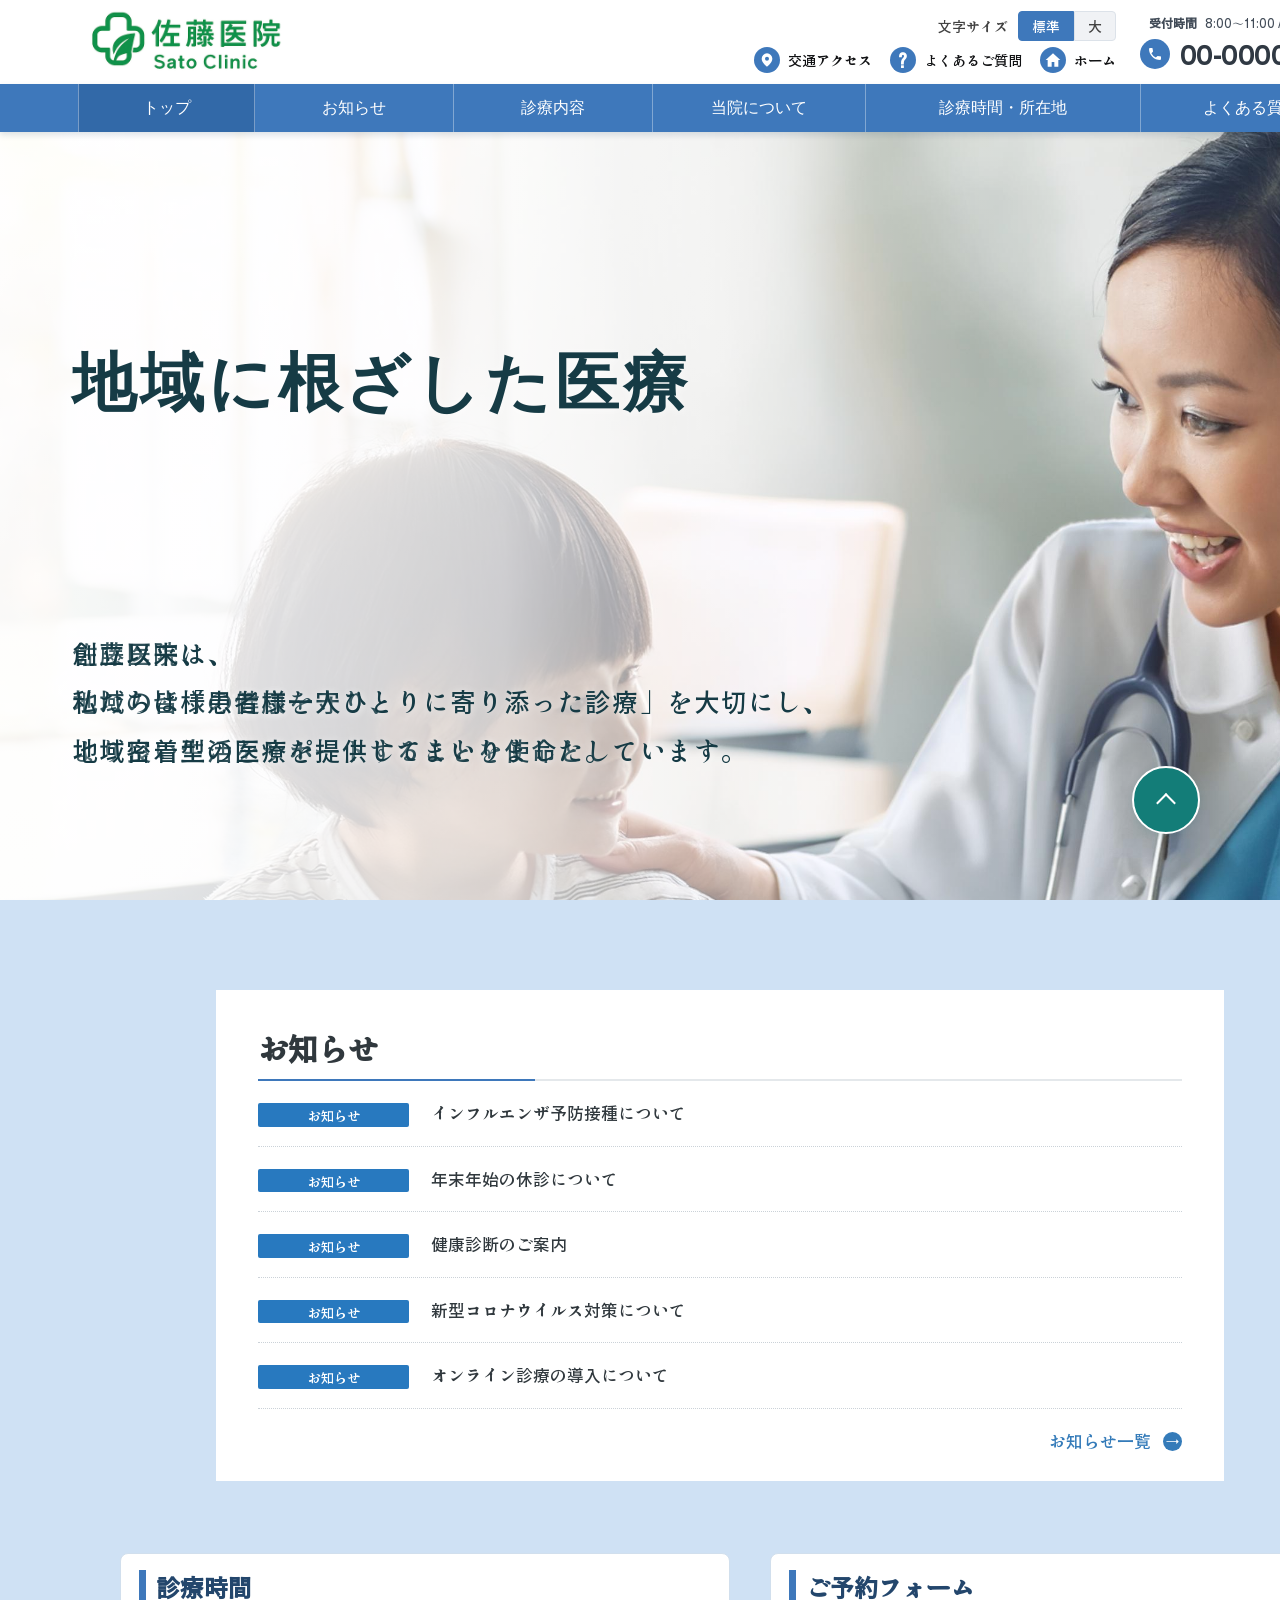
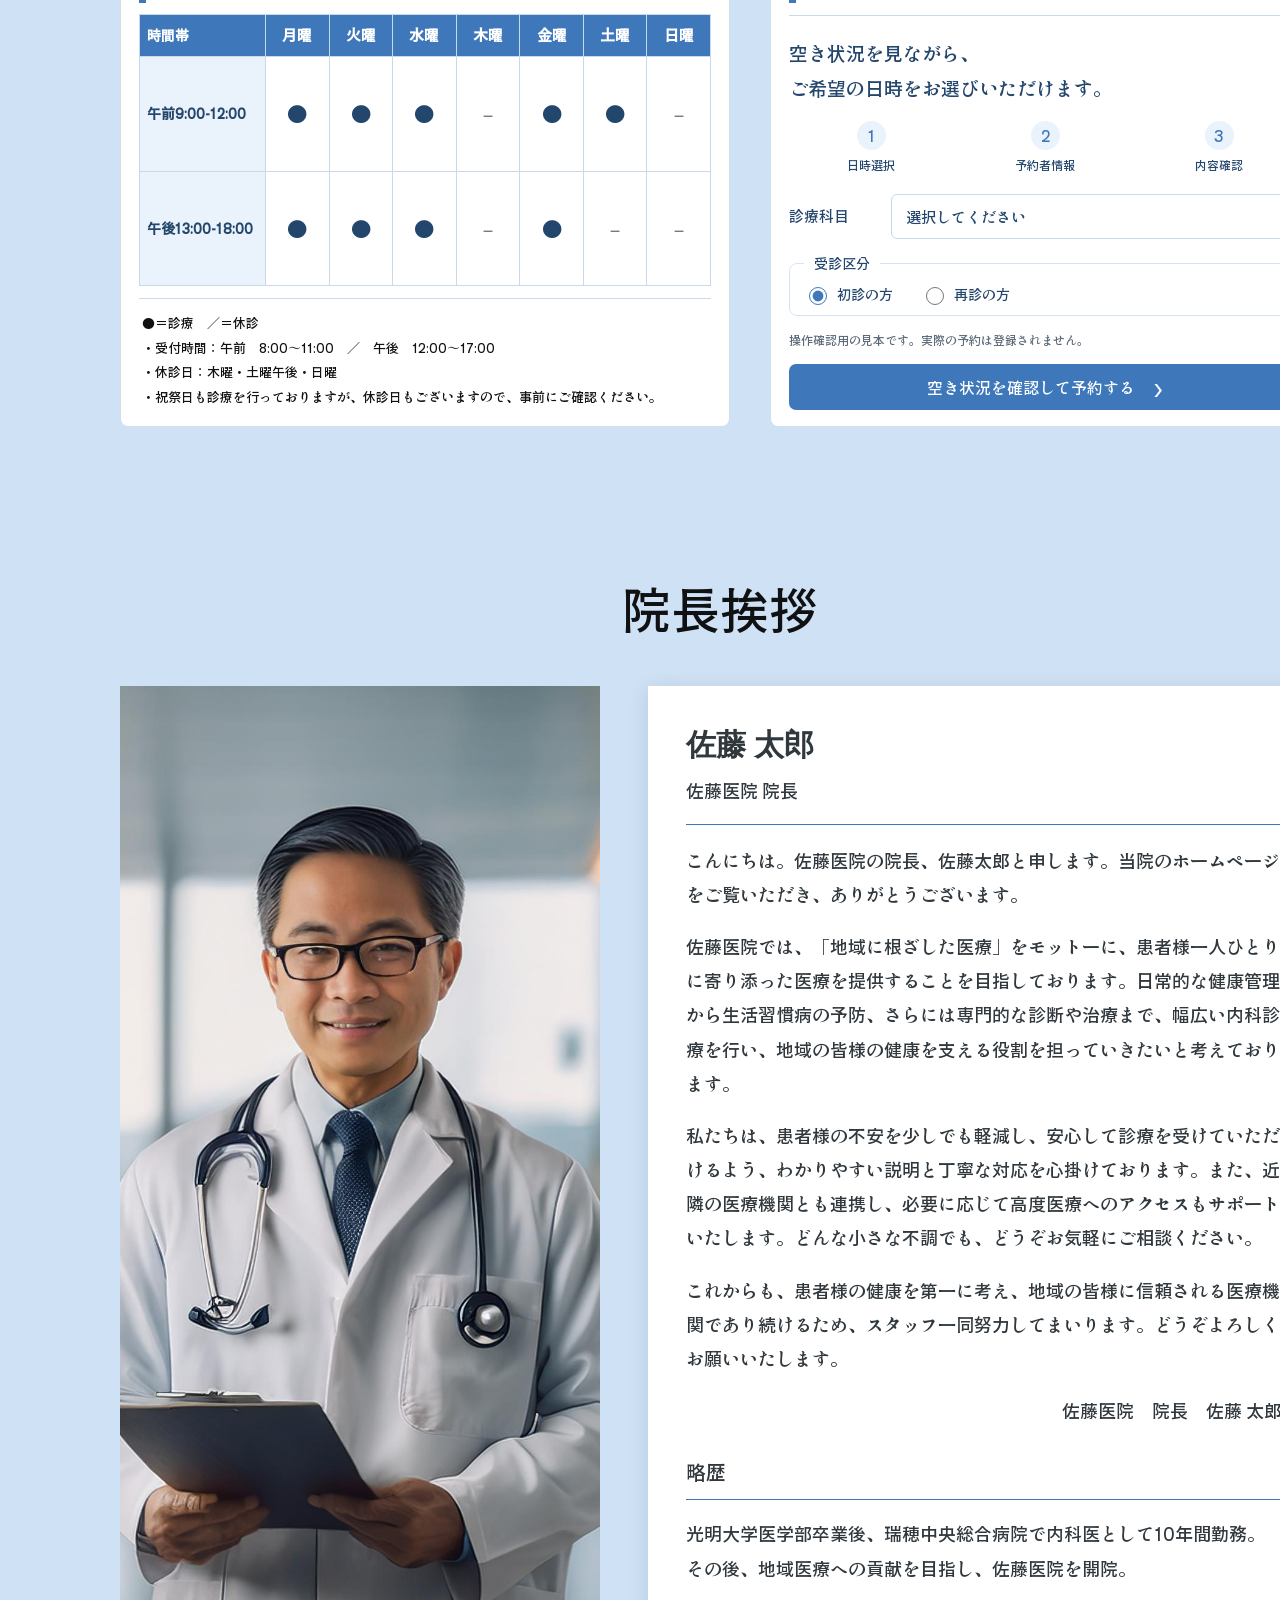
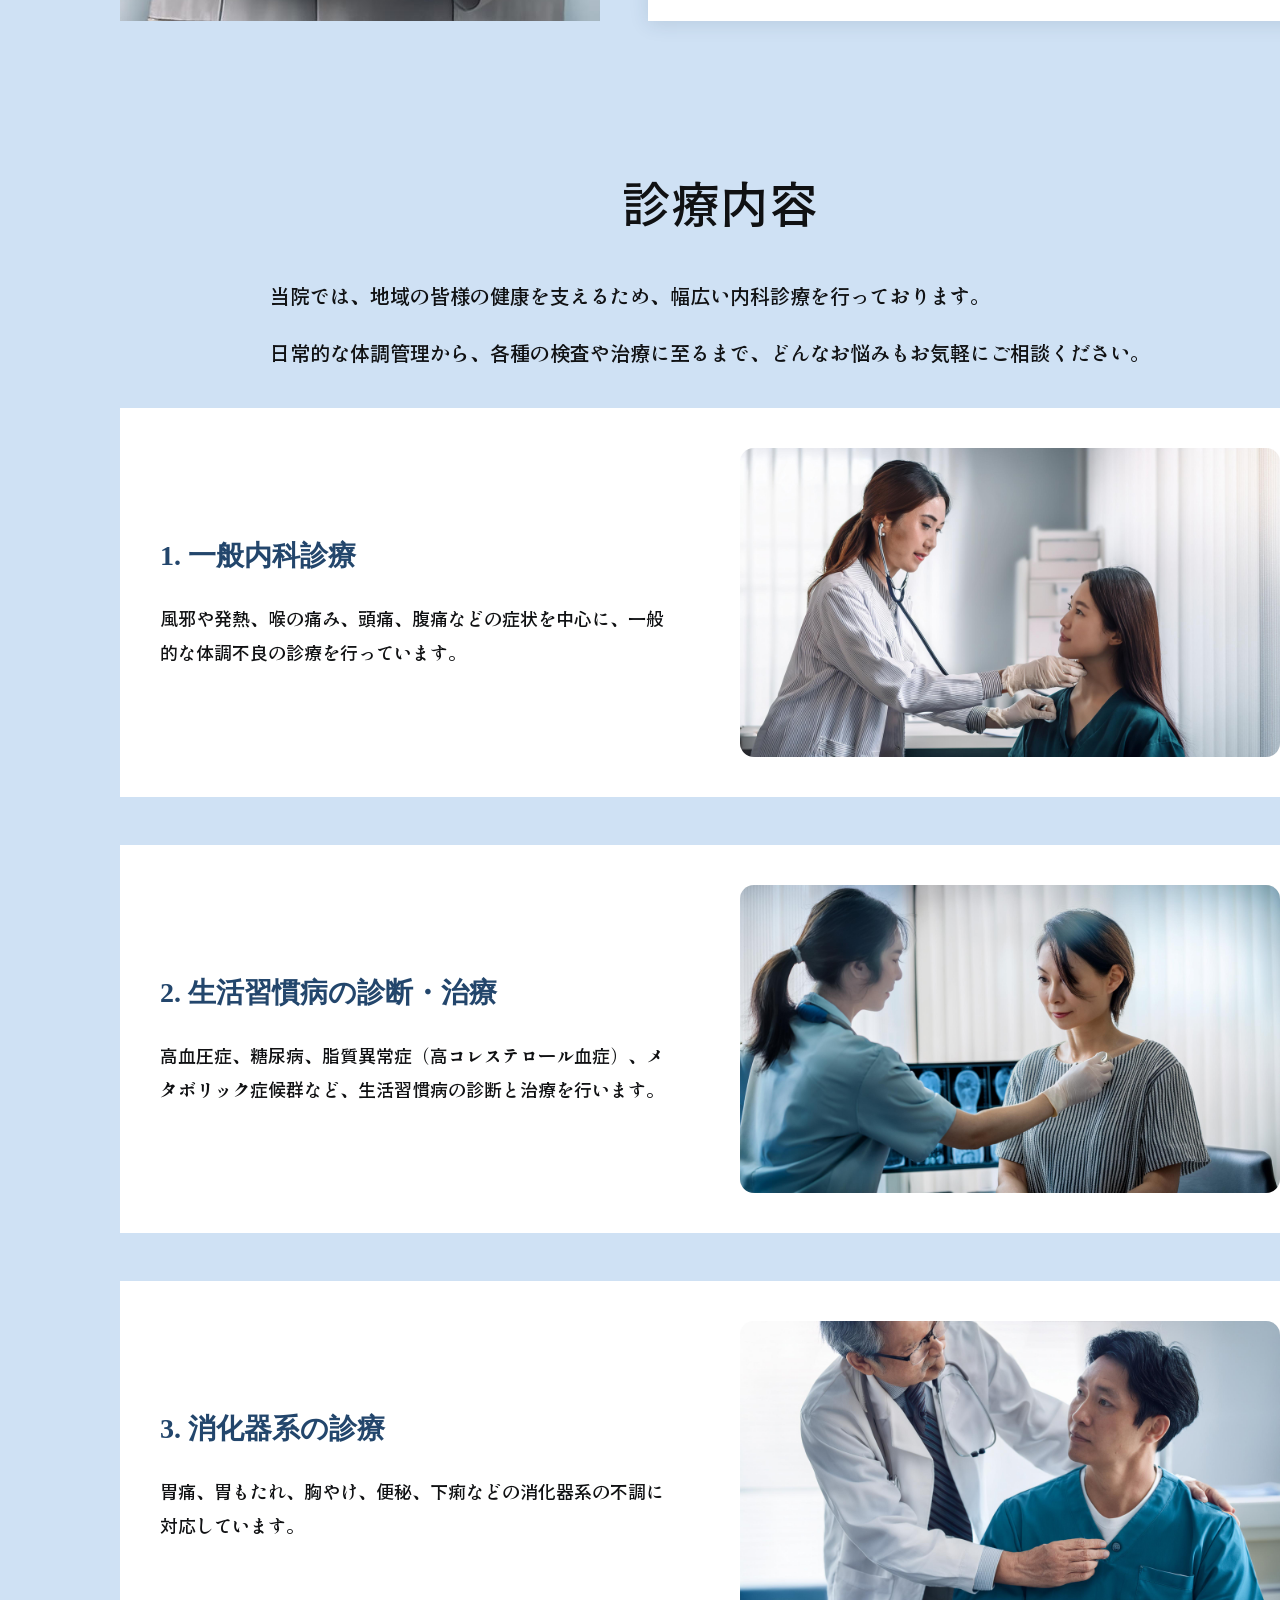
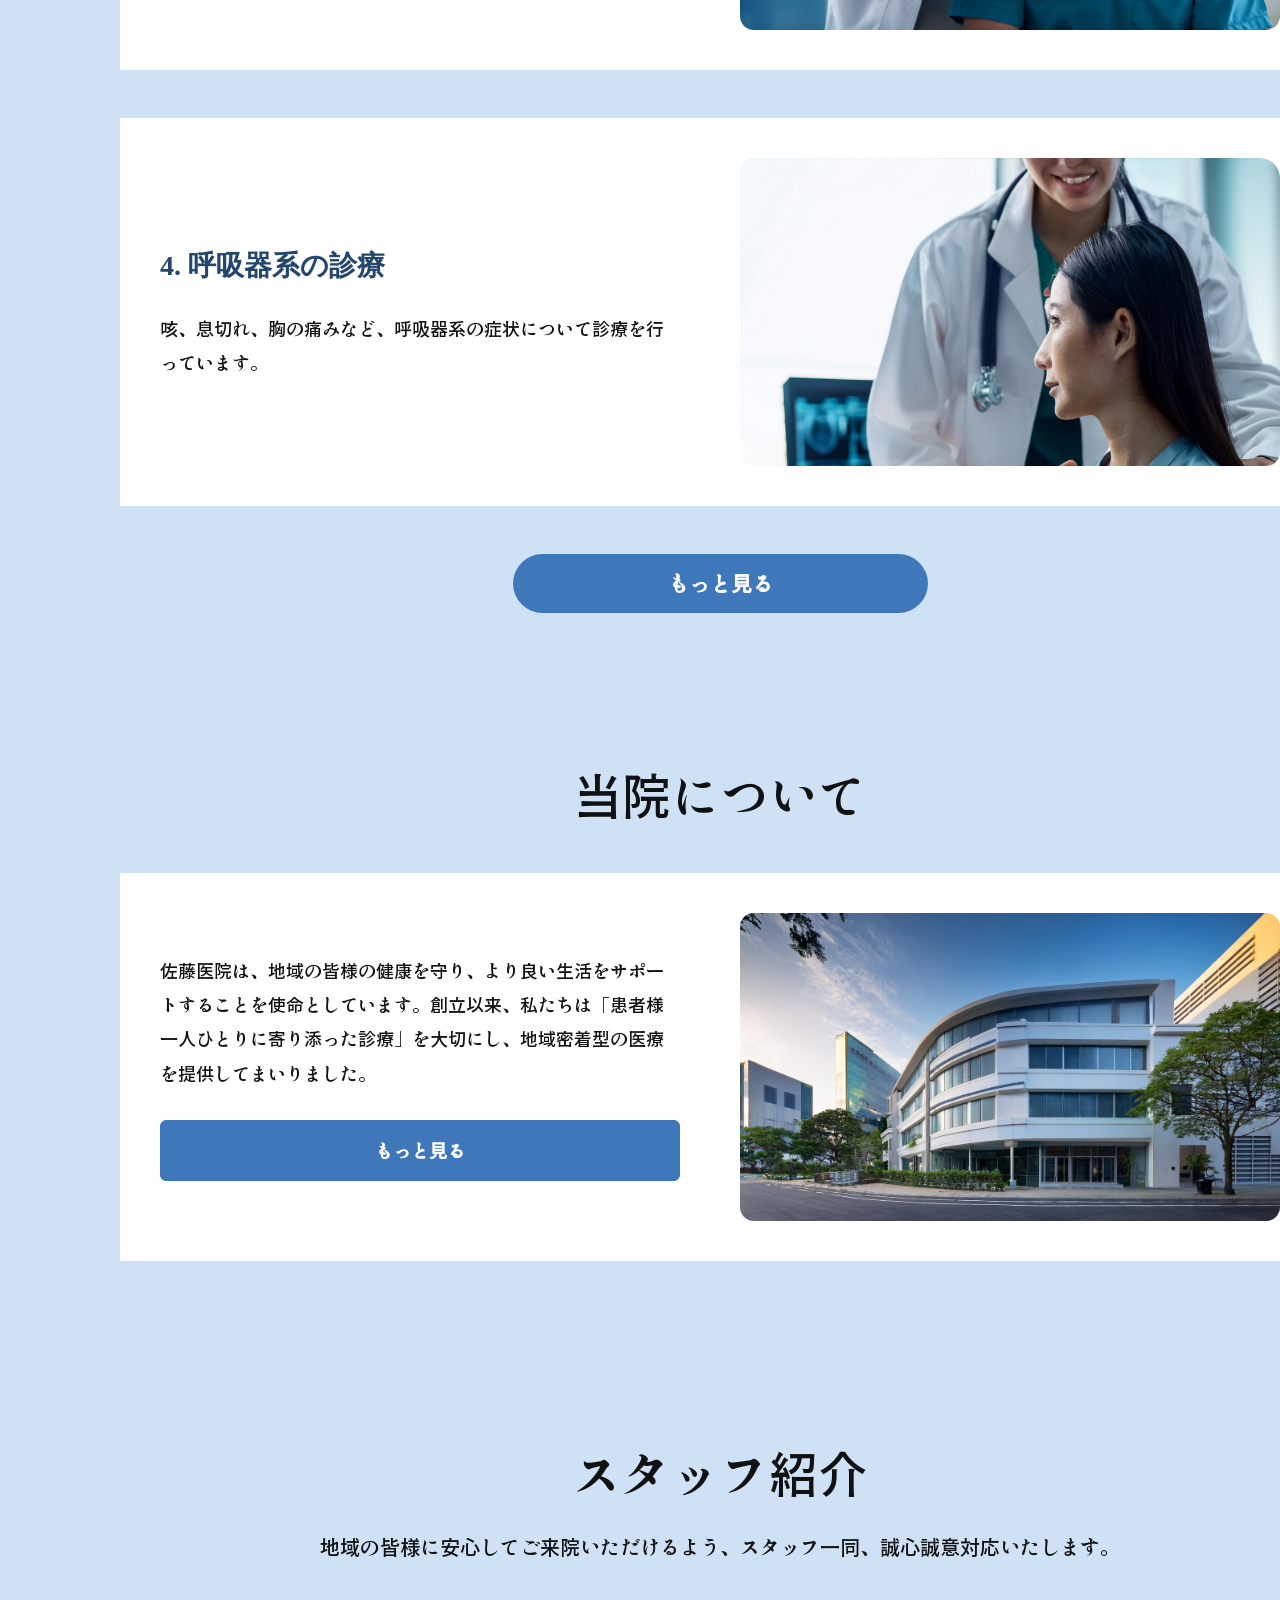
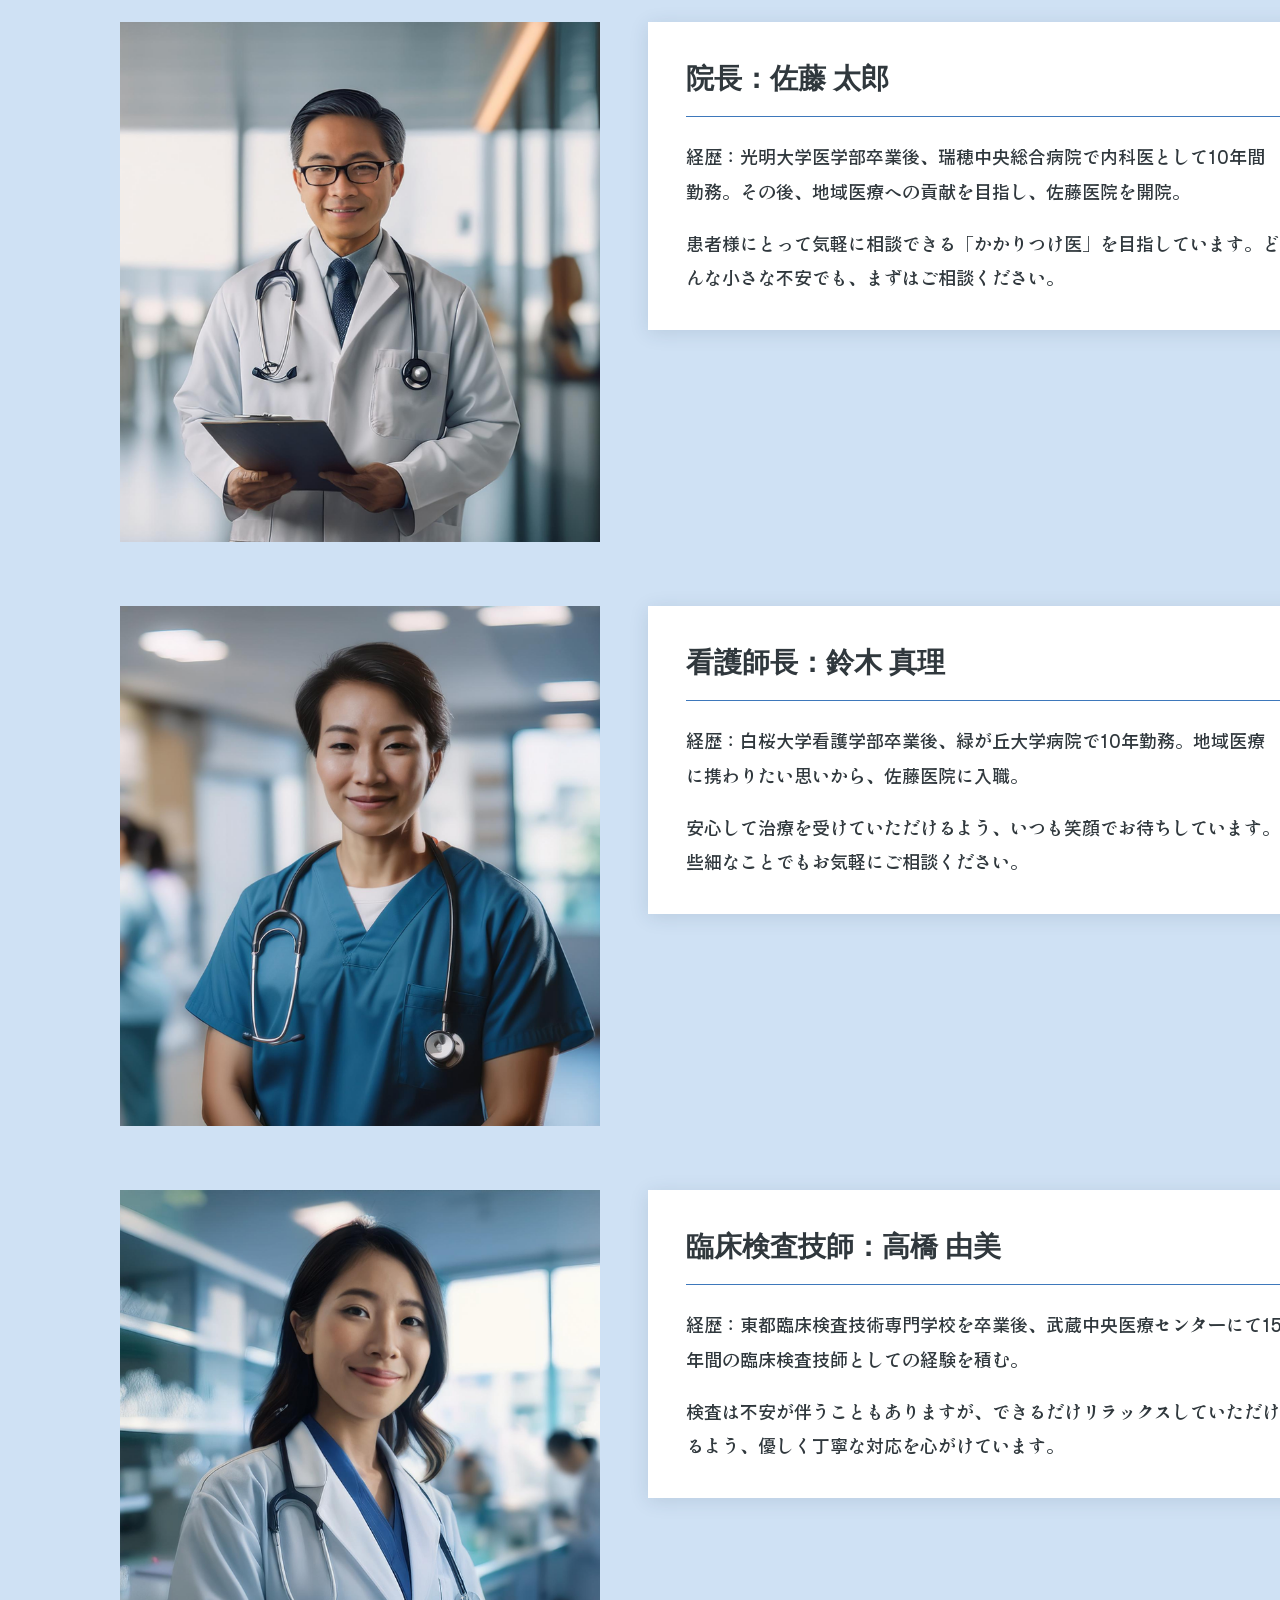
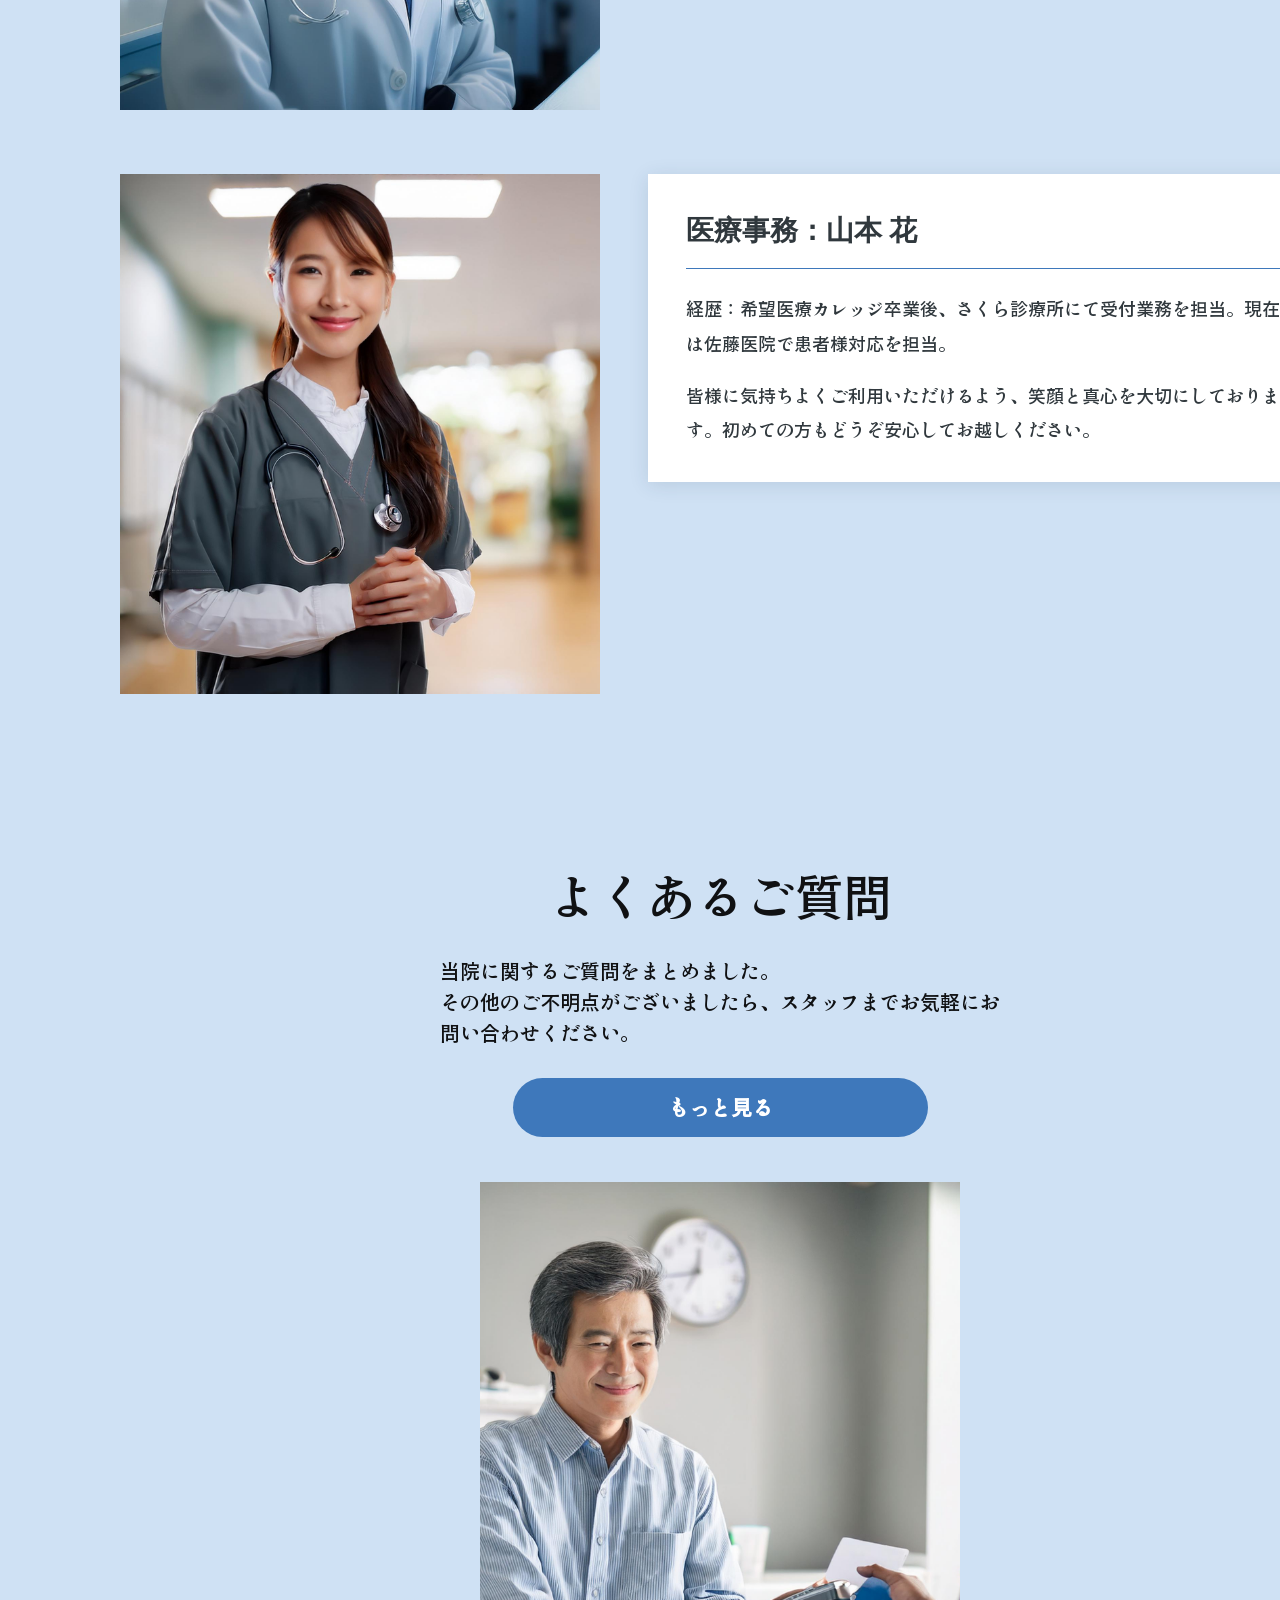
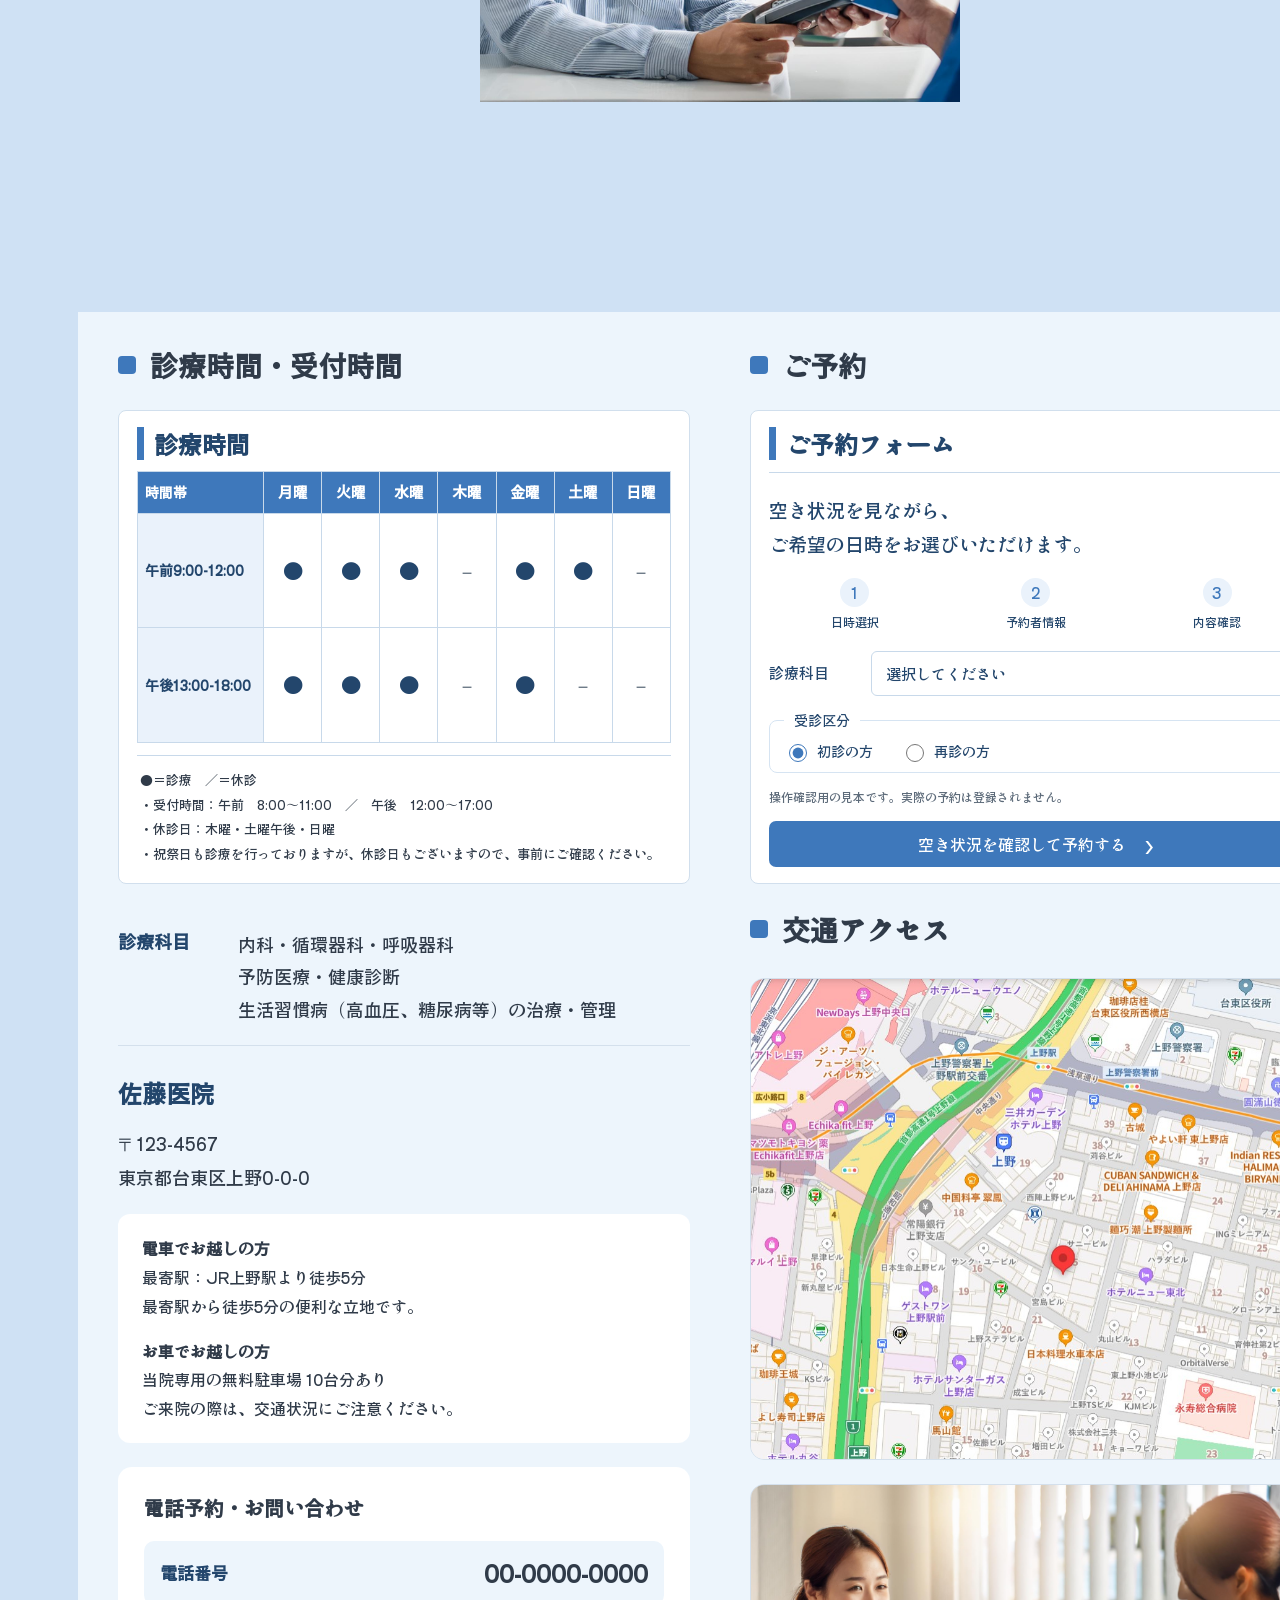
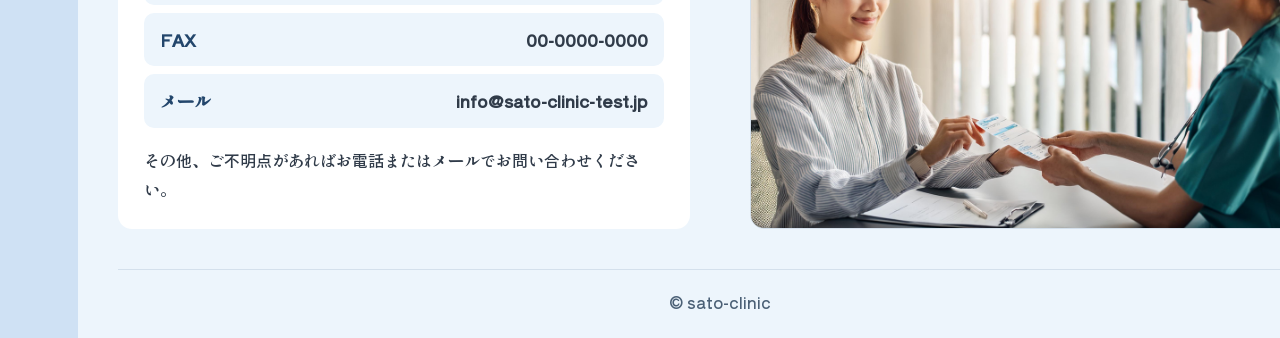
==== index.html @ 6dd0d492 "佐藤医院サイト 初回保存" ====
<!doctype html>
<html lang="ja"><head><meta charset="utf-8"><meta name="viewport" content="width=1440"><meta name="description" content="佐藤医院のトップページ。地域に根ざした医療を目指します。"><title>トップページ | 佐藤医院</title><link rel="stylesheet" href="./css/style.css"><link rel="stylesheet" href="./css/booking.css"><script src="./js/header.js" defer></script><script src="./js/reservation-booking.js" defer></script><script src="./js/news-reveal.js" defer></script></head>
<body class="page-home"><header class="site-header" id="top">
   <div class="site-top">
  <div class="site-brand">
    <a class="site-logo" href="index.html" aria-label="佐藤医院 トップページ"><img class="" src="./img/Logo/logo.png" alt="佐藤医院 Sato Clinic ロゴ" loading="eager"></a>
  </div>
  <div class="header-utilities">
    <div class="text-size-control" role="group" aria-label="文字サイズの変更">
      <span>文字サイズ</span>
      <div class="text-size-buttons"><button class="text-size-button" type="button" data-text-size="standard" aria-pressed="true">標準</button><button class="text-size-button" type="button" data-text-size="large" aria-pressed="false">大</button></div>
    </div>
    <nav class="utility-nav" aria-label="便利なリンク">
      <a href="hours.html"><span class="utility-icon"><svg viewBox="0 0 24 24" aria-hidden="true"><path d="M12 2a8 8 0 0 0-8 8c0 6 8 12 8 12s8-6 8-12a8 8 0 0 0-8-8zm0 11a3 3 0 1 1 0-6 3 3 0 0 1 0 6z"/></svg></span>交通アクセス</a>
      <a href="faq.html"><span class="utility-icon utility-icon-question" aria-hidden="true">?</span>よくあるご質問</a>
      <a href="index.html"><span class="utility-icon"><svg viewBox="0 0 24 24" aria-hidden="true"><path d="m12 2 11 10h-3v10h-6v-7h-4v7H4V12H1z"/></svg></span>ホーム</a>
    </nav>
  </div>
<div class="header-contact"><p class="header-reception"><span>受付時間</span><span>8:00〜11:00 / 12:00〜17:00</span></p><a class="site-phone" href="tel:0000000000" aria-label="電話番号 00-0000-0000"><svg viewBox="0 0 24 24" aria-hidden="true"><path d="M6.6 10.8a15.5 15.5 0 0 0 6.6 6.6l2.2-2.2a1 1 0 0 1 1-.24c1.1.37 2.3.56 3.6.56a1 1 0 0 1 1 1V20a1 1 0 0 1-1 1C10.6 21 3 13.4 3 4a1 1 0 0 1 1-1h3.5a1 1 0 0 1 1 1c0 1.3.2 2.5.56 3.6a1 1 0 0 1-.24 1z"/></svg><span>00-0000-0000</span></a></div>
</div>
<nav class="global-nav" aria-label="グローバルナビゲーション"><a href="index.html" aria-current="page">トップ</a><a href="news.html">お知らせ</a><a href="medical.html">診療内容</a><a href="about.html">当院について</a><a href="hours.html">診療時間・所在地</a><a href="faq.html">よくある質問</a></nav>
 </header><main class="page-main">
 <section class="hero" aria-label="医療スタッフ・患者・施設のスライドショー" aria-roledescription="カルーセル">
   <div class="hero-slides">
     <img class="hero-slide is-active" src="./img/Patient_Image/patient_1.jpg" alt="医師が保護者に見守られながら子どもを診察する様子" loading="eager" fetchpriority="high">
     <img class="hero-slide" src="./img/Patient_Image/patient_7.jpg" alt="医師が男性患者の肩に手を添えて診察する様子" aria-hidden="true">
     <img class="hero-slide" src="./img/Patient_Image/patient_11.jpg" alt="医師が子どもに優しく声をかける様子" aria-hidden="true">
     <img class="hero-slide" src="./img/Infomation_Image/information_3.jpg" alt="医療スタッフが女性患者に書類を説明する様子" aria-hidden="true">
     <img class="hero-slide" src="./img/Infomation_Image/information_4.jpg" alt="医療スタッフが受付で女性患者に対応する様子" aria-hidden="true">
     <img class="hero-slide" src="./img/Hospital_Exterior/hospital_2.jpg" alt="緑に囲まれた医院の中庭" aria-hidden="true">
     <img class="hero-slide" src="./img/Hospital_Exterior/hospital_3.jpg" alt="診察ベッドや医療設備のある院内の部屋" aria-hidden="true">
     <img class="hero-slide" src="./img/Hospital_Exterior/hospital_4.jpg" alt="明るい医院の待合スペース" aria-hidden="true">
     <img class="hero-slide" src="./img/Hospital_Exterior/hospital_5.jpg" alt="自然光の入る医院の廊下" aria-hidden="true">
     <img class="hero-slide" src="./img/Hospital_Exterior/hospital_6.jpg" alt="窓辺に椅子が並ぶ医院の待合スペース" aria-hidden="true">
   </div>
   <div class="hero-message">
     <h1 class="hero-copy">地域に根ざした医療</h1>
     <div class="hero-statements">
       <p class="hero-statement hero-statement--lines is-active"><span class="hero-statement-line">佐藤医院は、</span><span class="hero-statement-line">地域の皆様の健康を守り、</span><span class="hero-statement-line">より良い生活をサポートすることを使命としています。</span></p>
       <p class="hero-statement hero-statement--lines" aria-hidden="true"><span class="hero-statement-line">創立以来、</span><span class="hero-statement-line">私たちは「患者様一人ひとりに寄り添った診療」を大切にし、</span><span class="hero-statement-line">地域密着型の医療を提供してまいりました。</span></p>
       <p class="hero-statement hero-statement--lines" aria-hidden="true"><span class="hero-statement-line">今後も、</span><span class="hero-statement-line">皆様の健康維持と病気予防に貢献するため、</span><span class="hero-statement-line">より良い医療サービスを</span><span class="hero-statement-line">提供し続けることをお約束いたします。</span></p>
     </div>
   </div>
 </section>
 <script src="./js/hero-slideshow.js" defer></script>
 <section class="home-overview" aria-label="お知らせと診療時間">
 <section class="home-news" aria-labelledby="home-news-title"><h2 id="home-news-title">お知らせ</h2>
<ul>
<li><a class="news-row" href="news.html#news-1"><span class="news-category">お知らせ</span><span>インフルエンザ予防接種について</span></a></li>
<li><a class="news-row" href="news.html#news-2"><span class="news-category">お知らせ</span><span>年末年始の休診について</span></a></li>
<li><a class="news-row" href="news.html#news-3"><span class="news-category">お知らせ</span><span>健康診断のご案内</span></a></li>
<li><a class="news-row" href="news.html#news-4"><span class="news-category">お知らせ</span><span>新型コロナウイルス対策について</span></a></li>
<li><a class="news-row" href="news.html#news-5"><span class="news-category">お知らせ</span><span>オンライン診療の導入について</span></a></li>
</ul><a class="news-list-link" href="news.html">お知らせ一覧<span class="news-list-arrow" aria-hidden="true">→</span></a></section>
 <div class="home-services"><div class="schedule-panel" aria-label="診療時間表"><div class="schedule-inner"><h3>診療時間</h3>
<table class="hours-table"><thead><tr><th scope="col">時間帯</th><th scope="col">月曜</th><th scope="col">火曜</th><th scope="col">水曜</th><th scope="col">木曜</th><th scope="col">金曜</th><th scope="col">土曜</th><th scope="col">日曜</th></tr></thead>
<tbody><tr><td>午前9:00-12:00</td><td>●</td><td>●</td><td>●</td><td class="dash">－</td><td>●</td><td>●</td><td class="dash">－</td></tr><tr><td>午後13:00-18:00</td><td>●</td><td>●</td><td>●</td><td class="dash">－</td><td>●</td><td class="dash">－</td><td class="dash">－</td></tr></tbody></table>
<div class="schedule-note"><p>●＝診療　／＝休診</p><p>・受付時間：午前　8:00〜11:00　／　午後　12:00〜17:00</p><p>・休診日：木曜・土曜午後・日曜</p><p>・祝祭日も診療を行っておりますが、休診日もございますので、事前にご確認ください。</p></div></div></div><form class="reservation-preview" aria-label="ご予約フォーム"><div class="reservation-head"><strong>ご予約フォーム</strong></div><p class="booking-launch-lead">空き状況を見ながら、<br>ご希望の日時をお選びいただけます。</p><ol class="booking-launch-steps" aria-label="ご予約の流れ"><li><b>1</b>日時選択</li><li><b>2</b>予約者情報</li><li><b>3</b>内容確認</li></ol><label class="booking-launch-field"><span>診療科目</span><select name="department" aria-label="診療科目" required><option value="">選択してください</option><option>内科</option><option>循環器科</option><option>呼吸器科</option><option>予防医療・健康診断</option><option>生活習慣病</option></select></label><fieldset class="booking-visit booking-launch-visit"><legend>受診区分</legend><label><input type="radio" name="visit" value="初診" checked> 初診の方</label><label><input type="radio" name="visit" value="再診"> 再診の方</label></fieldset><p class="booking-launch-note">操作確認用の見本です。実際の予約は登録されません。</p><button class="reservation-preview-button" type="submit">空き状況を確認して予約する <span aria-hidden="true">›</span></button></form></div>
 </section>
 <section class="home-stack home-greeting" aria-labelledby="director-greeting-title">
  <h2 id="director-greeting-title">院長挨拶</h2>
  <div class="director-profile">
    <div class="director-photo-wrap"><img class="director-photo" src="./img/Doctor_Image/sato_taro.jpg" alt="院長 佐藤太郎" loading="lazy"></div>
    <div class="director-details">
      <h3>佐藤 太郎</h3>
      <p class="director-role">佐藤医院 院長</p>
      
 <p>こんにちは。佐藤医院の院長、佐藤太郎と申します。当院のホームページをご覧いただき、ありがとうございます。</p>
 <p>佐藤医院では、「地域に根ざした医療」をモットーに、患者様一人ひとりに寄り添った医療を提供することを目指しております。日常的な健康管理から生活習慣病の予防、さらには専門的な診断や治療まで、幅広い内科診療を行い、地域の皆様の健康を支える役割を担っていきたいと考えております。</p>
 <p>私たちは、患者様の不安を少しでも軽減し、安心して診療を受けていただけるよう、わかりやすい説明と丁寧な対応を心掛けております。また、近隣の医療機関とも連携し、必要に応じて高度医療へのアクセスもサポートいたします。どんな小さな不調でも、どうぞお気軽にご相談ください。</p>
 <p>これからも、患者様の健康を第一に考え、地域の皆様に信頼される医療機関であり続けるため、スタッフ一同努力してまいります。どうぞよろしくお願いいたします。</p><p class="signoff">佐藤医院　院長　佐藤 太郎</p>
      <h4>略歴</h4>
      <p>光明大学医学部卒業後、瑞穂中央総合病院で内科医として10年間勤務。<br><span class="director-career-line">その後、地域医療への貢献を目指し、佐藤医院を開院。</span></p>
    </div>
  </div>
</section>

 <section class="home-stack home-medical"><h2>診療内容</h2><p>当院では、地域の皆様の健康を支えるため、幅広い内科診療を行っております。</p><p>日常的な体調管理から、各種の検査や治療に至るまで、どんなお悩みもお気軽にご相談ください。</p><article class="medical-entry"><div class="medical-entry-text"><h3>1. 一般内科診療</h3><p>風邪や発熱、喉の痛み、頭痛、腹痛などの症状を中心に、一般的な体調不良の診療を行っています。</p></div><img class="medical-entry-photo" src="./img/Patient_Image/patient_3.jpg" alt="医師が女性患者の喉の状態を診察する様子" loading="lazy"></article><article class="medical-entry"><div class="medical-entry-text"><h3>2. 生活習慣病の診断・治療</h3><p>高血圧症、糖尿病、脂質異常症（高コレステロール血症）、メタボリック症候群など、生活習慣病の診断と治療を行います。</p></div><img class="medical-entry-photo" src="./img/Patient_Image/patient_4.jpg" alt="医療スタッフが女性患者の体調を確認する様子" loading="lazy"></article><article class="medical-entry"><div class="medical-entry-text"><h3>3. 消化器系の診療</h3><p>胃痛、胃もたれ、胸やけ、便秘、下痢などの消化器系の不調に対応しています。</p></div><img class="medical-entry-photo" src="./img/Patient_Image/patient_6.jpg" alt="医師が男性患者の体調を確認する様子" loading="lazy"></article><article class="medical-entry"><div class="medical-entry-text"><h3>4. 呼吸器系の診療</h3><p>咳、息切れ、胸の痛みなど、呼吸器系の症状について診療を行っています。</p></div><div class="home-medical-photo-frame"><img class="medical-entry-photo medical-entry-photo--people" src="./img/Patient_Image/patient_8.jpg" alt="検査画像のある診察室で医師が患者に対応する様子" loading="lazy"></div></article><a class="more-button" href="medical.html">もっと見る</a></section>
 <section class="home-stack home-about"><h2>当院について</h2><div class="home-about-feature"><div class="home-about-text"><p>佐藤医院は、地域の皆様の健康を守り、より良い生活をサポートすることを使命としています。創立以来、私たちは「患者様一人ひとりに寄り添った診療」を大切にし、地域密着型の医療を提供してまいりました。</p><a class="more-button" href="about.html">もっと見る</a></div><img class="home-about-photo" src="./img/Hospital_Exterior/hospital_1.jpg" alt="佐藤医院の外観" loading="lazy"></div></section>
 <section class="home-stack home-staff"><h2>スタッフ紹介</h2><p>地域の皆様に安心してご来院いただけるよう、スタッフ一同、誠心誠意対応いたします。</p><article class="staff-card"><img class="" src="./img/Doctor_Image/sato_taro.jpg" alt="院長：佐藤 太郎の写真" loading="lazy"><div class="staff-details"><h3>院長：佐藤 太郎</h3><p>経歴：光明大学医学部卒業後、瑞穂中央総合病院で内科医として10年間勤務。その後、地域医療への貢献を目指し、佐藤医院を開院。</p><p>患者様にとって気軽に相談できる「かかりつけ医」を目指しています。どんな小さな不安でも、まずはご相談ください。</p></div></article><article class="staff-card"><img class="" src="./img/Doctor_Image/suzuki_mari.jpg" alt="看護師長：鈴木 真理の写真" loading="lazy"><div class="staff-details"><h3>看護師長：鈴木 真理</h3><p>経歴：白桜大学看護学部卒業後、緑が丘大学病院で10年勤務。地域医療に携わりたい思いから、佐藤医院に入職。</p><p>安心して治療を受けていただけるよう、いつも笑顔でお待ちしています。些細なことでもお気軽にご相談ください。</p></div></article><article class="staff-card"><img class="" src="./img/Doctor_Image/takahashi_yumi.jpg" alt="臨床検査技師：高橋 由美の写真" loading="lazy"><div class="staff-details"><h3>臨床検査技師：高橋 由美</h3><p>経歴：東都臨床検査技術専門学校を卒業後、武蔵中央医療センターにて15年間の臨床検査技師としての経験を積む。</p><p>検査は不安が伴うこともありますが、できるだけリラックスしていただけるよう、優しく丁寧な対応を心がけています。</p></div></article><article class="staff-card"><img class="" src="./img/Doctor_Image/yamamoto_hana.jpg" alt="医療事務：山本 花の写真" loading="lazy"><div class="staff-details"><h3>医療事務：山本 花</h3><p>経歴：希望医療カレッジ卒業後、さくら診療所にて受付業務を担当。現在は佐藤医院で患者様対応を担当。</p><p>皆様に気持ちよくご利用いただけるよう、笑顔と真心を大切にしております。初めての方もどうぞ安心してお越しください。</p></div></article></section>
 <section class="home-stack home-faq"><h2>よくあるご質問</h2><p>当院に関するご質問をまとめました。<br>その他のご不明点がございましたら、スタッフまでお気軽にお問い合わせください。</p><a class="more-button" href="faq.html">もっと見る</a><img class="intro-photo" src="./img/Infomation_Image/information_1.jpg" alt="受付でスタッフの説明を受ける患者" loading="lazy"></section>
 <footer class="clinic-footer" aria-label="佐藤医院の所在地、診療時間、診療科目">
<div class="clinic-columns">
 <section class="clinic-hours" aria-label="診療時間と連絡先">
  <h3 class="clinic-section-title">診療時間・受付時間</h3>
  <div class="schedule-panel" aria-label="診療時間表"><div class="schedule-inner"><h3>診療時間</h3>
<table class="hours-table"><thead><tr><th scope="col">時間帯</th><th scope="col">月曜</th><th scope="col">火曜</th><th scope="col">水曜</th><th scope="col">木曜</th><th scope="col">金曜</th><th scope="col">土曜</th><th scope="col">日曜</th></tr></thead>
<tbody><tr><td>午前9:00-12:00</td><td>●</td><td>●</td><td>●</td><td class="dash">－</td><td>●</td><td>●</td><td class="dash">－</td></tr><tr><td>午後13:00-18:00</td><td>●</td><td>●</td><td>●</td><td class="dash">－</td><td>●</td><td class="dash">－</td><td class="dash">－</td></tr></tbody></table>
<div class="schedule-note"><p>●＝診療　／＝休診</p><p>・受付時間：午前　8:00〜11:00　／　午後　12:00〜17:00</p><p>・休診日：木曜・土曜午後・日曜</p><p>・祝祭日も診療を行っておりますが、休診日もございますので、事前にご確認ください。</p></div></div></div>
  <dl class="clinic-info-list">
   <div class="clinic-info-row"><dt>診療科目</dt><dd>内科・循環器科・呼吸器科<br>予防医療・健康診断<br>生活習慣病（高血圧、糖尿病等）の治療・管理</dd></div>
  </dl>

 </section>
 <div class="clinic-right"><section class="clinic-reservation" aria-label="ご予約フォーム"><h3 class="clinic-section-title">ご予約</h3><form class="reservation-preview" aria-label="ご予約フォーム"><div class="reservation-head"><strong>ご予約フォーム</strong></div><p class="booking-launch-lead">空き状況を見ながら、<br>ご希望の日時をお選びいただけます。</p><ol class="booking-launch-steps" aria-label="ご予約の流れ"><li><b>1</b>日時選択</li><li><b>2</b>予約者情報</li><li><b>3</b>内容確認</li></ol><label class="booking-launch-field"><span>診療科目</span><select name="department" aria-label="診療科目" required><option value="">選択してください</option><option>内科</option><option>循環器科</option><option>呼吸器科</option><option>予防医療・健康診断</option><option>生活習慣病</option></select></label><fieldset class="booking-visit booking-launch-visit"><legend>受診区分</legend><label><input type="radio" name="visit" value="初診" checked> 初診の方</label><label><input type="radio" name="visit" value="再診"> 再診の方</label></fieldset><p class="booking-launch-note">操作確認用の見本です。実際の予約は登録されません。</p><button class="reservation-preview-button" type="submit">空き状況を確認して予約する <span aria-hidden="true">›</span></button></form></section></div>
 <section class="clinic-access-details" aria-label="医院情報とお問い合わせ">
  <p class="clinic-access-name">佐藤医院</p>
  <p>〒123-4567<br>東京都台東区上野0-0-0</p>
  <div class="clinic-access-note">
   <p><strong>電車でお越しの方</strong><br>最寄駅：JR上野駅より徒歩5分<br>最寄駅から徒歩5分の便利な立地です。</p>
   <p><strong>お車でお越しの方</strong><br>当院専用の無料駐車場 10台分あり<br>ご来院の際は、交通状況にご注意ください。</p>
  </div>
  <div class="clinic-contact-box">
   <h4>電話予約・お問い合わせ</h4>
   <div class="clinic-contact-line"><span>電話番号</span><a href="tel:0000000000">00-0000-0000</a></div>
   <div class="clinic-contact-line"><span>FAX</span><strong>00-0000-0000</strong></div>
   <div class="clinic-contact-line"><span>メール</span><a class="clinic-email" href="mailto:info@sato-clinic-test.jp">info@sato-clinic-test.jp</a></div>
   <p>その他、ご不明点があればお電話またはメールでお問い合わせください。</p>
  </div>
 </section>
 <section class="clinic-access" aria-label="所在地と交通アクセス">
  <h3 class="clinic-section-title">交通アクセス</h3>
  <img class="footer-map" src="./img/map.jpg" alt="佐藤医院周辺の案内地図" loading="lazy">
  <img class="clinic-access-photo" src="./img/Infomation_Image/information_2.jpg" alt="明るい窓辺で笑顔で案内を受ける患者" loading="lazy">

 </section>
</div>
<small class="footer-copyright">© sato-clinic</small>
</footer>
 </main><a class="back-to-top" href="#top" aria-label="最上部に戻る" title="最上部に戻る"></a>
</body></html>
---- css/style.css ----
@charset "UTF-8";
@import url('https://fonts.googleapis.com/css2?family=Shippori+Antique&display=swap');
:root {
  --background:#cfe1f4;
  --ink:#101113;
  --teal:#137d78;
  --teal-deep:#086a68;
  --mint:#b8d8cc;
}
* {box-sizing:border-box}
html {scroll-behavior:smooth;scroll-padding-top:calc(var(--site-header-height, 132px) + 14px);}
body {margin:0;min-width:1440px;background:var(--background);color:var(--ink);font-family:'Shippori Antique','Hiragino Kaku Gothic ProN','Yu Gothic',Meiryo,sans-serif;font-size:calc(20px * var(--text-scale, 1));font-weight:400;line-height:1.5;}
a {color:inherit;text-decoration:none}
a:hover,a:focus-visible {opacity:.7}
img {display:block;max-width:100%}
h1,h2,h3,h4,p,ul {margin-top:0}
h1,h2,h3 {font-weight:800}
:root {--header-blue:#3e78bb;--text-scale:1;}
.site-header {position:sticky;top:0;z-index:200;width:100%;margin:0 auto;background:#fff;}
.site-top {max-width:1440px;min-height:84px;margin:0 auto;display:grid;grid-template-columns:220px minmax(0,1fr) max-content;align-items:center;gap:24px;padding:8px 78px;}
.site-brand {display:flex;flex-direction:column;align-items:center;gap:8px;width:220px;flex-shrink:0;}
.site-logo {width:220px;display:block;}
.site-logo img {width:220px;height:66px;object-fit:contain;object-position:left center;}
.site-phone {display:inline-flex;align-items:center;justify-content:flex-end;gap:10px;font-family:inherit;font-size:calc(26px * var(--text-scale, 1));font-weight:700;line-height:1.3;letter-spacing:.02em;color:#303943;white-space:nowrap;}
.site-phone svg {width:30px;height:30px;padding:7px;border-radius:50%;background:var(--header-blue);color:#fff;flex-shrink:0;fill:currentColor;}
.header-contact {display:flex;flex-direction:column;align-items:flex-end;gap:5px;}
.header-reception {display:flex;align-items:center;justify-content:flex-end;flex-wrap:wrap;column-gap:8px;row-gap:2px;margin:0;font-size:calc(12px * var(--text-scale, 1));line-height:1.6;color:#414b57;}
.header-reception span {white-space:nowrap;}
.header-reception span:first-child {font-weight:700;}
.header-utilities {display:flex;flex-direction:column;align-items:flex-end;gap:6px;}
.text-size-control {display:flex;align-items:center;gap:10px;font-size:calc(14px * var(--text-scale, 1));color:#414141;}
.text-size-buttons {display:flex;}
.text-size-button {border:1px solid #dce2e9;background:#f0f2f5;color:#414141;padding:5px 13px;font:inherit;line-height:1.3;cursor:pointer;}
.text-size-button:first-child {border-radius:4px 0 0 4px;}
.text-size-button:last-child {border-radius:0 4px 4px 0;}
.text-size-button[aria-pressed="true"] {background:var(--header-blue);border-color:var(--header-blue);color:#fff;}
.utility-nav {display:flex;align-items:center;justify-content:center;gap:18px;font-size:calc(14px * var(--text-scale, 1));font-weight:500;}
.utility-nav a {display:inline-flex;align-items:center;gap:8px;white-space:nowrap;}
.utility-icon {display:flex;align-items:center;justify-content:center;width:26px;height:26px;border-radius:50%;background:var(--header-blue);color:#fff;}
.utility-icon svg {width:16px;height:16px;fill:currentColor;}
.utility-icon-question {font-family:inherit;font-size:calc(20px * var(--text-scale, 1));font-weight:700;}
.site-header a:focus-visible,.text-size-button:focus-visible {outline:3px solid var(--header-blue);outline-offset:4px;}
.global-nav {min-height:48px;display:flex;align-items:stretch;width:100%;padding:0 max(30px,calc((100% - 1284px) / 2));background:var(--header-blue);color:#fff;box-shadow:0 3px 6px rgba(30,65,105,.15);}
.global-nav a {display:flex;align-items:center;justify-content:center;white-space:nowrap;font-family:'Yu Mincho','Hiragino Mincho ProN','Hiragino Mincho Pro','Noto Serif JP',serif;font-size:calc(16px * var(--text-scale, 1));font-weight:400;line-height:1.5;padding:12px;flex:1;border-right:1px solid rgba(255,255,255,.35);}
.global-nav a:first-child {border-left:1px solid rgba(255,255,255,.35);}
.global-nav a:hover,.global-nav a:focus-visible {background:#2f649f;opacity:1;}
.global-nav a:nth-child(2){flex:1.15}
.global-nav a:nth-child(3){flex:1.15}
.global-nav a:nth-child(4){flex:1.25}
.global-nav a:nth-child(5){flex:1.65}
.global-nav a:nth-child(6){flex:1.3}
.global-nav a[aria-current="page"] {background:#3269a8;text-decoration:none;}
.page-main {width:1440px;margin:0 auto;}
.page-title {text-align:center;font-size:calc(59px * var(--text-scale, 1));line-height:1.25;letter-spacing:.01em;margin:126px 0 86px;}
.page-content {width:1000px;margin:0 auto;font-size:calc(20px * var(--text-scale, 1));}
.page-content p {line-height:1.5}
/* お知らせ */
.news-content {width:1200px;}
.news-article {display:grid;grid-template-columns:minmax(0,1fr) 400px;gap:40px;align-items:center;margin-bottom:36px;padding:32px;background:#fff;}
.news-article h2 {font-size:calc(26px * var(--text-scale, 1));line-height:1.5;margin:0 0 24px;}
.news-article-photo {width:400px;height:auto;border-radius:12px;}
.news-article-photo--people {height:333px;object-fit:cover;object-position:right center;}
.news-article-photo--left {object-position:left center;}
.news-article p {font-size:calc(19px * var(--text-scale, 1));line-height:1.4;margin:0 0 18px}
.news-article p+p {margin-top:13px}
.section-photo {width:760px;height:430px;object-fit:cover;margin-left:auto;margin-right:auto;}
.news-photo {margin-top:132px;}
/* 診療内容 */
.medical-content {width:1200px;}
.medical-intro {margin-bottom:56px;}
.medical-intro p {margin-bottom:21px}
.medical-entry {display:grid;grid-template-columns:minmax(0,1fr) 540px;gap:60px;align-items:center;padding:40px;margin-bottom:48px;background:#fff;}
.medical-entry h2 {font-family:'Yu Mincho','Hiragino Mincho ProN',serif;font-size:calc(28px * var(--text-scale, 1));line-height:1.5;margin-bottom:24px;color:#23466c;}
.medical-entry p {font-size:calc(18px * var(--text-scale, 1));margin-bottom:18px;line-height:1.9;}
.medical-entry-text p:last-child {margin-bottom:0;}
.medical-entry-photo {width:540px;height:auto;border-radius:14px;}
.home-medical-photo-frame {width:540px;aspect-ratio:7 / 4;overflow:hidden;border-radius:14px;}
.home-medical .medical-entry-photo--people {height:100%;object-fit:cover;object-position:right top;transform:scale(1.45);transform-origin:right top;}
.medical-photo-frame {width:540px;height:450px;overflow:hidden;border-radius:14px;}
.medical-photo-frame .medical-entry-photo {width:100%;height:100%;object-fit:cover;object-position:left center;border-radius:0;}
.medical-photo-frame--3 .medical-entry-photo {object-position:left bottom;transform:scale(1.3);transform-origin:left bottom;}
.medical-photo-frame--6 .medical-entry-photo {object-position:right center;}
/* 当院について */
.about-content {width:1200px;counter-reset:about-feature;}
.about-intro,.about-block {display:grid;grid-template-columns:minmax(0,1fr) 540px;gap:60px;align-items:center;margin:0 0 72px;padding:40px;background:#fff;border-radius:4px;}
.about-intro p {margin-bottom:18px;}
.about-block {counter-increment:about-feature;}
.about-block .about-text::before {content:counter(about-feature,decimal-leading-zero);display:block;margin-bottom:12px;color:var(--header-blue);font-family:Georgia,serif;font-size:calc(28px * var(--text-scale, 1));}
.about-block h2 {font-family:'Yu Mincho','Hiragino Mincho ProN',serif;font-size:calc(30px * var(--text-scale, 1));line-height:1.5;margin-bottom:24px;}
.about-block p,.about-intro p {font-size:calc(18px * var(--text-scale, 1));line-height:1.9;margin-bottom:18px;}
.about-text > :last-child {margin-bottom:0;}
.about-feature-photo {width:540px;height:auto;border-radius:14px;}
.about-feature-photo--people {height:450px;object-fit:cover;object-position:right center;}
.page-about :is(.about-intro,.about-block,.photo-gallery).is-revealed {animation:about-float-in 1.8s ease-out both;}
@keyframes about-float-in {from {opacity:0;transform:translateY(36px);} to {opacity:1;transform:translateY(0);}}
.page-medical :is(.medical-entry,.clinical-gallery figure).is-revealed {animation:about-float-in 1.5s ease-out both;}
@media (prefers-reduced-motion:reduce) {.page-medical :is(.medical-entry,.clinical-gallery figure).is-revealed {animation:none;}}
.page-about .staff-card.is-revealed {animation:staff-slide-in 3s ease-in-out both;}
.home-staff .staff-card.is-revealed {animation:staff-slide-in 3s ease-in-out both;}
@keyframes staff-slide-in {from {opacity:.45;transform:translateX(100px);} to {opacity:1;transform:translateX(0);}}
@media (prefers-reduced-motion:reduce) {.page-about :is(.about-intro,.about-block,.staff-card,.photo-gallery).is-revealed,.home-staff .staff-card.is-revealed {animation:none;}}
.about-block ul {padding-left:26px;margin:8px 0 20px}
.about-policy-list {padding-left:26px}
.about-policy-list li {font-size:calc(18px * var(--text-scale, 1));line-height:1.8;margin:0 0 13px;}
.about-exterior {margin-top:74px}
.staff-section {width:1200px;margin:125px auto 0;text-align:left}
.staff-section h2 {font-size:calc(52px * var(--text-scale, 1));text-align:center;margin-bottom:28px}
.staff-lead {font-size:calc(20px * var(--text-scale, 1));max-width:720px;margin:0 auto 60px;line-height:1.55}
.staff-card {display:grid;grid-template-columns:480px minmax(0,1fr);gap:48px;align-items:start;width:100%;margin:0 auto 64px;}
.staff-card img {width:480px;height:520px;object-fit:cover;object-position:center;margin:0;}
.staff-card img[alt*="佐藤 太郎"] {object-position:90% center;}
.staff-card img[alt*="鈴木 真理"] {object-position:94% center;}
.staff-card img[alt*="高橋 由美"] {object-position:47% center;}
.staff-card img[alt*="山本 花"] {object-position:left center;}
.staff-details {min-height:274px;padding:36px 38px;background:#fff;box-shadow:0 3px 18px rgba(36,63,86,.13);color:#30383d;}
.staff-card h3 {font-family:'Yu Mincho','Hiragino Mincho ProN',serif;font-size:calc(28px * var(--text-scale, 1));line-height:1.5;margin:0 0 22px;padding-bottom:16px;border-bottom:1px solid var(--header-blue);}
.staff-card p {font-size:calc(18px * var(--text-scale, 1));line-height:1.9;margin-bottom:18px;}
.staff-details p:last-child {margin-bottom:0;}
/* FAQ */
.page-faq .page-main {background:#fff;}
.page-banner {height:300px;position:relative;overflow:hidden;background:#eef5fb;}
.page-banner img {width:100%;height:100%;object-fit:cover;object-position:center 38%;}
.page-banner::after {content:"";position:absolute;inset:0;background:linear-gradient(90deg,#fff 0%,rgba(255,255,255,.95) 25%,rgba(255,255,255,.25) 65%,rgba(255,255,255,0));}
.page-banner .page-title {position:absolute;left:120px;top:56px;z-index:1;margin:0;font-family:'Yu Mincho','Hiragino Mincho ProN',serif;font-size:calc(44px * var(--text-scale, 1));font-weight:500;text-align:left;}
.page-breadcrumb {display:flex;gap:14px;align-items:center;width:1200px;margin:0 auto;padding:22px 0;font-size:calc(16px * var(--text-scale, 1));}
.page-breadcrumb a {color:var(--header-blue);}
.page-breadcrumb + :is(.news-content,.medical-content,.about-content) {padding-top:48px;}
.faq-content {width:1200px;padding-top:48px;padding-bottom:30px;}
.faq-intro {line-height:1.9;margin-bottom:56px;color:#485567;}
.faq-group {margin-bottom:56px;}
.faq-group h2 {font-size:calc(30px * var(--text-scale, 1));line-height:1.5;margin:0 0 28px;color:#23466c;border-left:6px solid var(--header-blue);padding-left:16px;}
.faq-group-intro {display:grid;grid-template-columns:minmax(0,1fr) 360px;gap:40px;align-items:center;margin-bottom:24px;}
.faq-group-intro h2 {margin-bottom:0;}
.faq-group-photo {width:360px;height:180px;object-fit:cover;border-radius:12px;}
.faq-group-photo--people {height:300px;object-position:right center;}
.faq-item {margin:0 0 18px;border-radius:12px;background:#edf5fc;overflow:hidden;}
.faq-item summary {display:grid;grid-template-columns:48px minmax(0,1fr) 36px;gap:24px;align-items:center;list-style:none;cursor:pointer;padding:28px 32px;font-size:calc(20px * var(--text-scale, 1));line-height:1.7;color:#303b49;}
.faq-item summary::-webkit-details-marker {display:none;}
.faq-item summary:hover {background:#e3effb;}
.faq-item summary:focus-visible {outline:3px solid var(--header-blue);outline-offset:-4px;border-radius:12px;}
.faq-marker {display:flex;align-items:center;justify-content:center;width:48px;height:48px;border-radius:50%;background:var(--header-blue);color:#fff;font-family:Georgia,serif;font-size:calc(27px * var(--text-scale, 1));}
.faq-toggle {display:flex;align-items:center;justify-content:center;width:36px;height:36px;border:1px solid #738395;border-radius:50%;background:#fff;}
.faq-toggle::before {content:"+";font-family:inherit;font-size:26px;line-height:1;}
.faq-item[open] .faq-toggle::before {content:"−";}
.faq-answer {display:grid;grid-template-columns:48px minmax(0,1fr);gap:24px;align-items:start;margin:0 32px;padding:24px 0 28px;border-top:1px solid #cadbec;}
.faq-answer .faq-marker {background:#fff;color:var(--header-blue);border:1px solid #cadbec;}
.faq-answer p {font-size:calc(18px * var(--text-scale, 1));line-height:1.9;margin:4px 0 0;}
/* 診療時間・所在地／共通フッター */
.clinic-footer {width:1284px;margin:170px auto 0;padding:32px 40px 24px;background:#edf5fc;color:#303b49;}
.clinic-columns {display:grid;grid-template-columns:minmax(0,1fr) minmax(0,1fr);gap:24px 60px;align-items:stretch;}
.clinic-hours {display:grid;grid-template-rows:subgrid;grid-column:1;grid-row:1 / span 3;min-width:0;}
.clinic-right {display:grid;grid-template-rows:subgrid;grid-column:2;grid-row:1 / span 3;min-width:0;}
.clinic-reservation {display:grid;grid-template-rows:subgrid;grid-row:1 / span 2;min-width:0;}
.clinic-hours > .clinic-section-title,.clinic-reservation > .clinic-section-title {margin-bottom:0;}
.clinic-reservation .reservation-preview {border-radius:8px;}
.clinic-section-title {display:flex;align-items:center;gap:14px;font-size:calc(28px * var(--text-scale, 1));line-height:1.5;margin:0 0 28px;font-weight:700;}
.clinic-section-title::before {content:"";width:18px;height:18px;flex-shrink:0;border-radius:4px;background:var(--header-blue);}
.clinic-footer .schedule-panel {width:100%;margin:0;}
.clinic-info-list {margin:0;}
.clinic-info-row {display:grid;grid-template-columns:100px minmax(0,1fr);gap:20px;padding:20px 0;border-bottom:1px solid #d4e0ec;}
.clinic-info-row dt {font-size:calc(18px * var(--text-scale, 1));font-weight:700;color:#23466c;}
.clinic-info-row dd {margin:0;font-size:calc(18px * var(--text-scale, 1));line-height:1.8;}
.clinic-contact-box {padding:26px;background:#fff;border-radius:14px;}
.clinic-contact-box h4 {margin:0 0 18px;font-size:calc(20px * var(--text-scale, 1));}
.clinic-contact-box p {font-size:calc(16px * var(--text-scale, 1));line-height:1.8;margin:18px 0 0;}
.clinic-contact-line {display:flex;align-items:center;justify-content:space-between;gap:16px;padding:14px 16px;margin:8px 0;background:#edf5fc;border-radius:10px;font-size:calc(17px * var(--text-scale, 1));}
.clinic-contact-line span {color:#23466c;font-weight:700;}
.clinic-contact-line a {font-family:inherit;font-size:calc(24px * var(--text-scale, 1));font-weight:700;white-space:nowrap;}
.clinic-contact-line:last-of-type {flex-wrap:wrap;}
.clinic-contact-line .clinic-email {font-size:calc(17px * var(--text-scale, 1));overflow-wrap:anywhere;white-space:normal;}
.schedule-panel {width:620px;padding:0;background:transparent;border:0;margin:60px auto 0;}
.schedule-inner {padding:16px 16px 21px;background:#fff;border:1px solid #d1dfed;border-radius:8px;}
.schedule-inner h3,.reservation-head strong {border-left:7px solid var(--header-blue);padding-left:10px;font-size:calc(24px * var(--text-scale, 1));line-height:1.4;margin:0 0 11px;font-weight:800;color:#23466c;}
.hours-table {border-collapse:collapse;table-layout:fixed;width:100%;font-size:calc(15px * var(--text-scale, 1));background:#fff;}
.hours-table th {background:var(--header-blue);color:#fff;font-weight:600;}
.hours-table th,.hours-table td {border:1px solid #c8d9ea;padding:9px 3px;text-align:center;}
.hours-table th:first-child,.hours-table td:first-child {width:126px;text-align:left;padding-left:7px;font-size:calc(14px * var(--text-scale, 1));}
.hours-table td:first-child {background:#eaf2fb;font-weight:700;}
.hours-table td {font-size:calc(20px * var(--text-scale, 1));font-weight:700;color:#23466c;line-height:1.1;}
.hours-table td.dash {font-size:calc(20px * var(--text-scale, 1));font-weight:400;color:#5c6a79;}
.schedule-note {border-top:1px solid #c8d9ea;font-size:calc(13px * var(--text-scale, 1));line-height:1.65;margin-top:12px;padding:10px 3px 0;}
.schedule-note p {margin:3px 0;}
.footer-map {display:block;width:100%;height:auto;margin:0 0 24px;border-radius:14px;border:1px solid #d4e0ec;}
.clinic-access-photo {display:block;width:100%;height:auto;aspect-ratio:7 / 4;object-fit:cover;border-radius:14px;border:1px solid #d4e0ec;}
.clinic-access-details {min-width:0;}
.clinic-access-details > p {font-size:calc(18px * var(--text-scale, 1));line-height:1.9;margin:0 0 20px;}
.clinic-access-details .clinic-access-name {font-size:calc(24px * var(--text-scale, 1));font-weight:700;color:#23466c;margin-bottom:10px;}
.clinic-access-details .clinic-access-note {margin-bottom:24px;}
.clinic-access-note p {font-size:calc(16px * var(--text-scale, 1));line-height:1.8;margin:0 0 16px;}
.clinic-access-note {padding:20px 24px;background:#fff;border-radius:12px;}
.clinic-access-note p:last-child {margin-bottom:0;}
.clinic-columns > .clinic-right {grid-row:1 / span 2;}
.clinic-access-details {grid-column:1;grid-row:4;display:flex;flex-direction:column;}
.clinic-access-details .clinic-contact-box {margin-top:auto;}
.clinic-access {grid-column:2;grid-row:3 / span 2;display:flex;flex-direction:column;min-width:0;}
.clinic-access > .clinic-section-title,.clinic-access > .footer-map {flex-shrink:0;}
.clinic-access-photo {flex:1;height:0;min-height:240px;}
.footer-copyright {display:block;text-align:center;font-family:inherit;font-size:calc(16px * var(--text-scale, 1));margin-top:40px;padding-top:20px;border-top:1px solid #d4e0ec;color:#4b6076;}
.page-hours .page-title {margin-bottom:73px;}
.page-hours .clinic-footer {margin-top:0;}
.page-news .clinic-footer {margin-top:177px;}
.page-medical .clinic-footer {margin-top:178px;}
.page-about .clinic-footer {margin-top:155px;}
.page-faq .clinic-footer {margin-top:190px;}
/* トップページ */
.hero {width:100vw;min-width:1440px;height:calc(100vh - var(--site-header-height, 132px));height:calc(100svh - var(--site-header-height, 132px));margin:0;position:relative;left:50%;transform:translateX(-50%);overflow:hidden;background:#aec6d6;}
.hero-slides {position:absolute;inset:0;}
.hero .hero-slide {position:absolute;inset:0;width:100%;height:100%;object-fit:cover;object-position:center 40%;opacity:0;transform:scale(1.12);transform-origin:center 40%;transition:opacity 1s ease;}
.hero .hero-slide.is-active {opacity:1;animation:hero-zoom-in 5s linear both;}
@keyframes hero-zoom-in {from {transform:scale(1);} to {transform:scale(1.12);}}
.hero:after {content:"";position:absolute;inset:0;background:linear-gradient(90deg,rgba(255,255,255,.92),rgba(255,255,255,.78) 35%,rgba(255,255,255,.15) 68%,rgba(255,255,255,0));pointer-events:none;}
.hero-message {position:absolute;inset:0;z-index:1;color:#163b45;text-shadow:0 1px 8px rgba(255,255,255,.7);}
.hero-copy {position:absolute;top:27%;left:5%;font-family:'Yu Mincho','Hiragino Mincho ProN',serif;font-size:calc(clamp(50px,5vw,76px) * var(--text-scale, 1));font-weight:700;line-height:1.4;letter-spacing:.06em;margin:0;}
.hero-statements {position:absolute;bottom:10%;left:5%;width:90%;display:grid;}
.hero-statement {grid-area:1 / 1;max-width:850px;margin:0;font-size:calc(clamp(26px,2.2vw,36px) * var(--text-scale, 1));font-weight:500;line-height:1.9;letter-spacing:.04em;overflow-wrap:anywhere;opacity:0;visibility:hidden;transition:opacity 1s ease,visibility 1s;}
.hero-statement.is-active {opacity:1;visibility:visible;}
.hero-statement--lines {max-width:none;font-size:calc(clamp(24px,2vw,32px) * var(--text-scale, 1));}
.hero-statement-line {display:block;white-space:nowrap;}
.hero-statement.is-active .hero-statement-line {animation:hero-line-slide-in 1.2s ease-out both;}
.hero-statement.is-active .hero-statement-line:nth-child(2) {animation-delay:.35s;}
.hero-statement.is-active .hero-statement-line:nth-child(3) {animation-delay:.7s;}
.hero-statement.is-active .hero-statement-line:nth-child(4) {animation-delay:1.05s;}
@keyframes hero-line-slide-in {from {opacity:0;transform:translateX(100px);} to {opacity:1;transform:translateX(0);}}
@media (prefers-reduced-motion:reduce) {.hero .hero-slide,.hero-statement {transition:none;}}
@media (prefers-reduced-motion:reduce) {.hero .hero-slide {animation:none;transform:none;}}
@media (prefers-reduced-motion:reduce) {.hero-statement.is-active .hero-statement-line {animation:none;}}
.home-overview {width:1200px;margin:90px auto 0;}
.home-news {width:84%;margin:0 auto;padding:37.2px 42px 26.4px;background:#fff;color:#30383d;}
/* お知らせの表示アニメーション */
.home-news.is-revealed,.home-about.is-revealed,.home-medical .medical-entry.is-revealed,.page-home :is(.home-services,.clinic-footer) :is(.schedule-panel,.reservation-preview).is-revealed {animation:news-float-in .9s cubic-bezier(.2,.7,.25,1) both;}
.home-news.is-revealed {animation-duration:1.5s;}
@keyframes news-float-in {from {opacity:0;transform:translateY(28px);} to {opacity:1;transform:translateY(0);}}
@media (prefers-reduced-motion:reduce) {.home-news.is-revealed,.home-about.is-revealed,.home-medical .medical-entry.is-revealed,.page-home :is(.home-services,.clinic-footer) :is(.schedule-panel,.reservation-preview).is-revealed {animation:none;}}
.home-news h2 {position:relative;text-align:left;font-size:calc(36px * var(--text-scale, 1));line-height:1.4;margin:0;border-bottom:2px solid #e4e8eb;padding-bottom:12px;}
.home-news h2::after {content:"";position:absolute;bottom:-2px;left:0;width:30%;height:2px;background:var(--header-blue);}
.home-news ul {list-style:none;padding:0;margin:0;}
.home-news li {margin:0;border-bottom:1px dotted #cbd2d8;}
.news-row {display:grid;grid-template-columns:180px minmax(0,1fr);gap:26px;align-items:start;padding:22px 0;font-size:calc(20px * var(--text-scale, 1));line-height:1.7;}
.news-row:hover,.news-row:focus-visible {color:#2867a6;background:#f5f9fd;opacity:1;}
.news-row:focus-visible,.news-list-link:focus-visible {outline:2px solid var(--header-blue);outline-offset:4px;}
.news-category {display:block;margin-top:5px;padding:2px 14px;background:#2879bf;color:#fff;border-radius:2px;text-align:center;font-size:calc(16px * var(--text-scale, 1));line-height:1.5;}
.news-list-link {display:flex;align-items:center;justify-content:flex-end;gap:14px;width:fit-content;margin:24px 0 0 auto;color:#347bb9;font-size:calc(20px * var(--text-scale, 1));}
.news-list-arrow {display:inline-flex;align-items:center;justify-content:center;width:22px;height:22px;border-radius:50%;background:#347bb9;color:#fff;font-family:inherit;font-size:16px;}
.home-news h2 {font-size:calc(30.24px * var(--text-scale, 1));padding-bottom:9.6px;}
.home-news .news-row {grid-template-columns:151.2px minmax(0,1fr);gap:21.6px;padding:18px 0;font-size:calc(16.8px * var(--text-scale, 1));}
.home-news .news-category {margin-top:4.2px;padding:1.68px 12px;font-size:calc(13.44px * var(--text-scale, 1));}
.home-news .news-list-link {gap:12px;margin-top:20.4px;font-size:calc(16.8px * var(--text-scale, 1));}
.home-news .news-list-arrow {width:19.2px;height:19.2px;font-size:13.2px;}
.home-services {display:grid;grid-template-columns:610px 550px;gap:40px;align-items:stretch;margin-top:72px;}
.more-button {display:block;width:415px;line-height:59px;text-align:center;border-radius:999px;background:var(--header-blue);color:#fff;font-weight:700;font-size:calc(21px * var(--text-scale, 1));margin:30px auto 0;}
.more-button:hover {opacity:.8}
.home-overview .schedule-panel {margin:0;width:610px}
.home-services .schedule-inner,.clinic-footer .schedule-inner {height:100%;display:flex;flex-direction:column;padding:16px 18px;}
.home-services .hours-table,.clinic-footer .hours-table {flex:1;}
.reservation-preview {display:flex;flex-direction:column;min-height:385px;background:#fff;border:1px solid #d1dfed;border-radius:8px;padding:16px 18px;color:#23466c;font-family:inherit;}
.reservation-head {display:flex;justify-content:space-between;align-items:center;gap:12px;border-bottom:1px solid #c8d9ea;padding-bottom:12px;color:#23466c;}
.reservation-head strong {margin-bottom:0;}
.reservation-head small {font-size:calc(13px * var(--text-scale, 1));font-weight:400;color:#5c6a79;}
.reservation-preview-button {display:block;margin:auto 0 0;width:100%;min-height:46px;padding:10px 16px;border:0;text-align:center;background:var(--header-blue);color:#fff;border-radius:7px;font:inherit;cursor:pointer;}
.reservation-preview-button:hover {background:#2f649f;}
.reservation-preview-button:focus-visible {outline:3px solid #23466c;outline-offset:3px;}
.home-stack {width:560px;margin:0 auto;text-align:left;}
.home-stack h2 {text-align:center;font-size:calc(49px * var(--text-scale, 1));line-height:1.25;margin:0 0 29px}
.page-home :is(.home-greeting,.home-medical,.home-about,.home-staff,.home-faq) > h2 {font-family:'Shippori Antique','Hiragino Kaku Gothic ProN','Yu Gothic',Meiryo,sans-serif;font-weight:400;}
.home-stack .intro-photo {width:530px;height:315px;object-fit:cover;margin:0 auto 36px}
.home-stack p {font-size:calc(20px * var(--text-scale, 1));line-height:1.55;margin-bottom:26px}
.home-stack .signoff {text-align:right}
.home-greeting {width:1200px;margin-top:150px;}
.home-greeting > h2 {margin-bottom:48px;}
.director-profile {display:grid;grid-template-columns:480px minmax(0,1fr);gap:48px;align-items:stretch;}
.director-profile.is-revealed {animation:staff-slide-in 3s ease-in-out both;}
@media (prefers-reduced-motion:reduce) {.director-profile.is-revealed {animation:none;}}
.director-photo-wrap {position:relative;min-height:640px;overflow:hidden;}
.director-photo {position:absolute;inset:0;width:100%;height:100%;object-fit:cover;object-position:calc(67.5% - 84px) center;}
.director-details {padding:36px 38px;background:#fff;box-shadow:0 3px 18px rgba(36,63,86,.13);color:#30383d;}
.director-details h3 {font-family:'Yu Mincho','Hiragino Mincho ProN',serif;font-size:calc(30px * var(--text-scale, 1));font-weight:700;line-height:1.5;margin:0 0 6px;}
.home-greeting .director-role {font-size:calc(18px * var(--text-scale, 1));font-weight:500;margin:0 0 20px;padding-bottom:16px;border-bottom:1px solid var(--header-blue);}
.home-greeting .director-details p {font-size:calc(18px * var(--text-scale, 1));line-height:1.9;margin-bottom:18px;}
.director-details h4 {font-size:calc(20px * var(--text-scale, 1));font-weight:500;margin:30px 0 16px;padding-bottom:12px;border-bottom:1px solid var(--header-blue);}
.home-greeting .director-details p:last-child {margin-bottom:0;}
.director-career-line {white-space:nowrap;}
.home-medical {width:1200px;margin-top:150px;}
.home-medical > h2 {margin-bottom:48px;}
.home-medical > p {max-width:900px;margin-left:auto;margin-right:auto;}
.home-medical > p:last-of-type {margin-bottom:40px;}
.home-medical .medical-entry {text-align:left;}
.home-medical .medical-entry h3 {font-family:'Yu Mincho','Hiragino Mincho ProN',serif;font-size:calc(28px * var(--text-scale, 1));line-height:1.5;margin:0 0 24px;color:#23466c;}
.home-medical .medical-entry p {font-size:calc(18px * var(--text-scale, 1));line-height:1.9;margin:0;}
.home-medical .medical-entry:not(:has(.medical-entry-photo)) {grid-template-columns:minmax(0,1fr);}
.home-medical .more-button {margin-top:36px;}
.home-about {width:1200px;margin-top:150px;}
.home-about > h2 {margin-bottom:48px;}
.home-about-feature {display:grid;grid-template-columns:minmax(0,1fr) 540px;gap:60px;align-items:center;padding:40px;background:#fff;}
.home-about .home-about-photo {width:540px;height:auto;border-radius:14px;}
.home-about .more-button {width:100%;margin:30px 0 0;border:1px solid var(--header-blue);border-radius:6px;font-size:calc(18px * var(--text-scale, 1));}
.home-about .home-about-text p {font-size:calc(18px * var(--text-scale, 1));line-height:1.9;}
.home-staff {width:1200px;margin-top:180px;}
.home-staff > p {max-width:none;margin:0 auto 60px;text-align:center;white-space:nowrap;}
.home-staff .staff-card p {font-size:calc(18px * var(--text-scale, 1));line-height:1.9;margin-bottom:18px;}
.home-staff .staff-details p:last-child {margin-bottom:0;}
.home-faq {margin-top:170px}
.home-faq .more-button {margin-bottom:45px}
.home-faq .intro-photo {width:480px;height:520px;object-fit:cover;object-position:20% center;}
.page-home .clinic-footer {margin-top:210px}
/* ページ最上部へ戻る */
.back-to-top {position:fixed;right:80px;bottom:66px;z-index:100;display:flex;align-items:center;justify-content:center;width:68px;height:68px;border:2px solid #fff;border-radius:50%;background:#137d78;color:#fff;box-shadow:0 2px 8px rgba(8,106,104,.12);}
.back-to-top::before {content:"";width:12px;height:12px;border-top:2px solid currentColor;border-left:2px solid currentColor;transform:translateY(3px) rotate(45deg);}
.back-to-top:hover {background:#086a68;opacity:1;}
.back-to-top:focus-visible {outline:3px solid #086a68;outline-offset:4px;}
@media (prefers-reduced-motion:reduce) {html {scroll-behavior:auto;}}
@media print {.back-to-top {display:none;}}
/* 診療風景・院内写真 */
.photo-gallery {width:1200px;margin:64px auto;}
.photo-gallery h2 {font-family:'Yu Mincho','Hiragino Mincho ProN',serif;font-size:calc(32px * var(--text-scale, 1));line-height:1.5;color:#23466c;margin:0 0 28px;}
.photo-gallery-grid {display:grid;grid-template-columns:repeat(3,minmax(0,1fr));gap:24px;}
.photo-gallery--pair .photo-gallery-grid {grid-template-columns:repeat(2,minmax(0,1fr));}
.photo-gallery figure {margin:0;overflow:hidden;border-radius:12px;background:#fff;}
.photo-gallery img {width:100%;height:auto;aspect-ratio:7 / 4;object-fit:cover;}
.clinical-gallery .gallery-photo {aspect-ratio:6 / 5;object-position:right center;}
.photo-gallery figcaption {padding:14px 18px;font-size:calc(17px * var(--text-scale, 1));line-height:1.6;color:#385976;}
/* 印刷 */
@media print { body{background:#fff}.global-nav a{font-size:calc(16px * var(--text-scale, 1))}.more-button{border:1px solid #ccc} }
---- css/booking.css ----
/* 既存サイトと同じ青と書体で統一した予約サンプル */
.booking-sample-badge {display:inline-block;padding:3px 9px;border:1px solid #c6d9ec;border-radius:5px;background:#edf5fc;color:#345b82;font-size:12px;font-weight:400;vertical-align:middle;}
.reservation-head .booking-sample-badge {color:#345b82;}
.booking-launch-lead {margin:20px 0 16px;font-size:calc(19px * var(--text-scale,1));line-height:1.8;}
.booking-launch-steps {display:grid;grid-template-columns:repeat(3,minmax(0,1fr));gap:10px;list-style:none;padding:0;margin:0 0 20px;}
.booking-launch-steps li {display:flex;flex-direction:column;align-items:center;gap:6px;font-size:calc(12px * var(--text-scale,1));white-space:nowrap;}
.booking-launch-steps b {display:grid;place-items:center;width:29px;height:29px;border-radius:50%;background:#eaf2fb;color:var(--header-blue);font-weight:400;font-size:16px;}
.booking-launch-field {display:grid;grid-template-columns:90px minmax(0,1fr);align-items:center;gap:12px;font-size:calc(15px * var(--text-scale,1));}
.booking-launch-field select {min-width:0;width:100%;padding:10px;border:1px solid #c8d9ea;border-radius:6px;color:#23466c;background:#fff;font:inherit;}
.booking-launch-note {font-size:calc(12px * var(--text-scale,1));line-height:1.7;color:#5c6a79;margin:14px 0;}
.reservation-preview-button {width:100%;display:flex;justify-content:center;align-items:center;gap:18px;min-height:46px;border-radius:7px;font-size:calc(16px * var(--text-scale,1));}
.reservation-preview-button span {font-size:24px;line-height:1;}
.booking-dialog {width:1040px;max-width:calc(100vw - 48px);max-height:calc(100svh - 48px);padding:0;border:1px solid #c8d9ea;border-radius:16px;color:#303b49;background:#f7fafd;box-shadow:0 20px 80px rgba(20,50,80,.25);font-family:inherit;overscroll-behavior:contain;}
.booking-dialog::backdrop {background:rgba(21,40,64,.55);}
.booking-dialog [hidden] {display:none !important;}
.booking-dialog-header {position:sticky;top:0;z-index:5;display:flex;align-items:center;justify-content:space-between;gap:20px;padding:15px 32px;background:#23466c;color:#fff;font-size:calc(20px * var(--text-scale,1));}
.booking-dialog-header .booking-sample-badge {margin-left:10px;background:rgba(255,255,255,.12);border-color:#a7c2dd;color:#fff;}
.booking-close {width:40px;height:40px;flex-shrink:0;border:1px solid rgba(255,255,255,.5);border-radius:50%;background:transparent;color:#fff;font:inherit;font-size:28px;line-height:1;cursor:pointer;}
.booking-dialog-body {padding:30px 48px 40px;}
.booking-progress {display:flex;justify-content:center;list-style:none;padding:0;margin:0 auto 24px;max-width:650px;}
.booking-progress li {position:relative;display:flex;flex:1;flex-direction:column;align-items:center;gap:8px;font-size:calc(13px * var(--text-scale,1));color:#6b7c8e;}
.booking-progress li:not(:last-child)::after {content:'›';position:absolute;right:-4px;top:5px;color:#a4b6c8;font-size:24px;}
.booking-progress b {display:grid;place-items:center;width:36px;height:36px;border-radius:50%;background:#e2eaf2;color:#637487;font-size:20px;font-weight:400;}
.booking-progress [aria-current="step"] {color:#23466c;}
.booking-progress [aria-current="step"] b {background:var(--header-blue);color:#fff;}
.booking-progress .is-complete b {background:#d6e7f8;color:#2d649e;}
.booking-dialog h2 {font-size:calc(28px * var(--text-scale,1));text-align:center;line-height:1.5;margin:0 0 16px;color:#23466c;}
.booking-dialog h2:focus {outline:none;}
.booking-dialog h3 {font-size:calc(20px * var(--text-scale,1));font-weight:600;margin:26px 0 22px;color:#23466c;}
.booking-sample-note {padding:12px 18px;border:1px solid #d6e4f2;border-radius:8px;background:#edf5fc;color:#526b83;font-size:calc(14px * var(--text-scale,1));line-height:1.8;margin:0 0 24px;text-align:center;}
.booking-field {display:grid;grid-template-columns:180px minmax(0,1fr);gap:20px;align-items:center;margin:0 0 24px;font-size:calc(16px * var(--text-scale,1));}
.booking-field > span {display:flex;align-items:center;flex-wrap:wrap;gap:10px;}
.booking-field em {padding:2px 7px;background:#c95b64;color:#fff;border-radius:4px;font-style:normal;font-size:12px;}
.booking-field small {font-size:12px;color:#6b7c8e;}
.booking-field input,.booking-field select {min-width:0;width:100%;min-height:48px;padding:11px 14px;border:1px solid #c8d9ea;border-radius:7px;background:#fff;color:#23466c;font:inherit;}
.booking-field input::placeholder {color:#79899b;opacity:1;}
.booking-visit {display:flex;flex-wrap:wrap;gap:20px;border:1px solid #d6e4f2;border-radius:8px;padding:20px;margin:24px 0;font-size:calc(16px * var(--text-scale,1));background:#fff;}
.booking-visit legend {padding:0 10px;color:#23466c;}
.booking-visit input {accent-color:var(--header-blue);width:18px;height:18px;vertical-align:middle;}
.booking-launch-visit {gap:14px 28px;padding:10px 14px;margin:14px 0 0;font-size:calc(14px * var(--text-scale,1));}
.booking-launch-visit label {display:inline-flex;align-items:center;gap:7px;cursor:pointer;}
.booking-launch-visit input:focus-visible {outline:3px solid #23466c;outline-offset:3px;}
.booking-help {font-size:calc(14px * var(--text-scale,1));line-height:1.9;color:#5c6a79;margin:22px 0;}
.booking-menu-summary,.booking-patient-summary {margin:0 0 20px;padding:16px 20px;background:#fff;border:1px solid #d6e4f2;border-radius:8px;font-size:calc(16px * var(--text-scale,1));line-height:1.8;color:#23466c;}
.booking-week-nav {display:grid;grid-template-columns:auto 1fr auto auto;gap:12px;align-items:center;padding:14px 16px;border:1px solid #c8d9ea;border-bottom:0;border-radius:10px 10px 0 0;background:#fff;font-size:calc(15px * var(--text-scale,1));}
.booking-date-range {text-align:center;font-weight:500;}
.booking-week-nav button {padding:7px 10px;border:1px solid #d0dfed;border-radius:6px;background:#f7fafd;color:var(--header-blue);font:inherit;cursor:pointer;}
.booking-table-scroll {max-height:390px;overflow:auto;border:1px solid #c8d9ea;background:#fff;scrollbar-gutter:stable;}
.booking-availability {border-collapse:separate;border-spacing:0;table-layout:fixed;width:100%;min-width:690px;}
.booking-availability caption {position:absolute;width:1px;height:1px;padding:0;overflow:hidden;clip-path:inset(50%);white-space:nowrap;}
.booking-availability th,.booking-availability td {height:44px;padding:0;text-align:center;border-right:1px solid #d7e3ee;border-bottom:1px solid #d7e3ee;font-size:calc(15px * var(--text-scale,1));}
.booking-availability th:last-child,.booking-availability td:last-child {border-right:0;}
.booking-availability thead th {position:sticky;top:0;z-index:2;height:48px;background:#eaf2fb;color:#23466c;font-weight:500;font-size:calc(14px * var(--text-scale,1));}
.booking-availability th:first-child {width:86px;position:sticky;left:0;background:#f4f8fc;z-index:1;font-weight:400;}
.booking-availability thead th:first-child {z-index:3;}
.booking-availability .booking-sunday {color:#b74c5d;}
.booking-availability .booking-saturday {color:#3e78bb;}
.booking-slot {display:block;width:100%;height:44px;border:0;background:#fff;color:var(--header-blue);font:inherit;font-size:24px;cursor:pointer;}
.booking-slot:hover {background:#eaf2fb;}
.booking-slot[aria-pressed="true"] {background:var(--header-blue);color:#fff;box-shadow:inset 0 0 0 3px #23466c;}
.booking-unavailable {background:#f5f7f9;color:#8797a7;}
.booking-unavailable span {font-size:22px;}
.booking-legend {display:flex;flex-wrap:wrap;gap:10px 22px;font-size:calc(13px * var(--text-scale,1));color:#536f89;line-height:1.8;margin:14px 0;}
.booking-selected {padding:16px 20px;margin:16px 0 0;border-radius:8px;background:#eaf2fb;color:#23466c;font-size:calc(17px * var(--text-scale,1));line-height:1.8;}
.booking-name-pair {display:grid;grid-template-columns:repeat(2,minmax(0,1fr));gap:24px;}
.booking-name-pair .booking-field {grid-template-columns:100px minmax(0,1fr);gap:12px;}
.booking-review {margin:0;padding:0 24px;border:1px solid #d6e4f2;border-radius:10px;background:#fff;}
.booking-review > div {display:grid;grid-template-columns:170px minmax(0,1fr);gap:24px;padding:18px 0;border-bottom:1px solid #e1eaf2;font-size:calc(16px * var(--text-scale,1));line-height:1.8;}
.booking-review > div:last-child {border:0;}
.booking-review dt {color:#526b83;}
.booking-review dd {margin:0;overflow-wrap:anywhere;white-space:pre-wrap;}
.booking-actions {display:flex;justify-content:center;gap:18px;margin:32px 0 0;}
.booking-actions button,.booking-finish-close {min-height:50px;padding:12px 30px;border:1px solid var(--header-blue);border-radius:999px;font:inherit;font-size:calc(17px * var(--text-scale,1));cursor:pointer;}
.booking-next,.booking-finish-close {min-width:280px;background:var(--header-blue);color:#fff;}
.booking-back {min-width:130px;background:#fff;color:var(--header-blue);}
.booking-next:hover,.booking-finish-close:hover {background:#2f649f;}
.booking-dialog button:disabled {opacity:.4;cursor:not-allowed;}
.booking-dialog :is(button,input,select,[tabindex="0"]):focus-visible,.booking-launch-field select:focus-visible {outline:3px solid #23466c;outline-offset:2px;}
.booking-error {padding:12px 16px;border:1px solid #d7959b;border-radius:6px;background:#fff4f4;color:#963d49;font-size:calc(15px * var(--text-scale,1));line-height:1.8;}
.booking-finished {padding:20px 0 10px;text-align:center;}
.booking-finished-icon {display:grid;place-items:center;width:72px;height:72px;margin:0 auto;border-radius:50%;background:#e2effb;color:var(--header-blue);font-size:36px;}
.booking-finished p {font-size:calc(17px * var(--text-scale,1));line-height:2;margin-bottom:30px;}
@media (max-width:750px) {
  .booking-dialog-body {padding:24px;}
  .booking-field {grid-template-columns:1fr;gap:10px;}
  .booking-name-pair .booking-field {grid-template-columns:1fr;}
  .booking-week-nav {grid-template-columns:auto 1fr auto;}
  .booking-today {grid-column:2;}
  .booking-date-range {font-size:13px;}
  .booking-actions {flex-wrap:wrap;}
  .booking-review > div {grid-template-columns:1fr;gap:5px;}
}
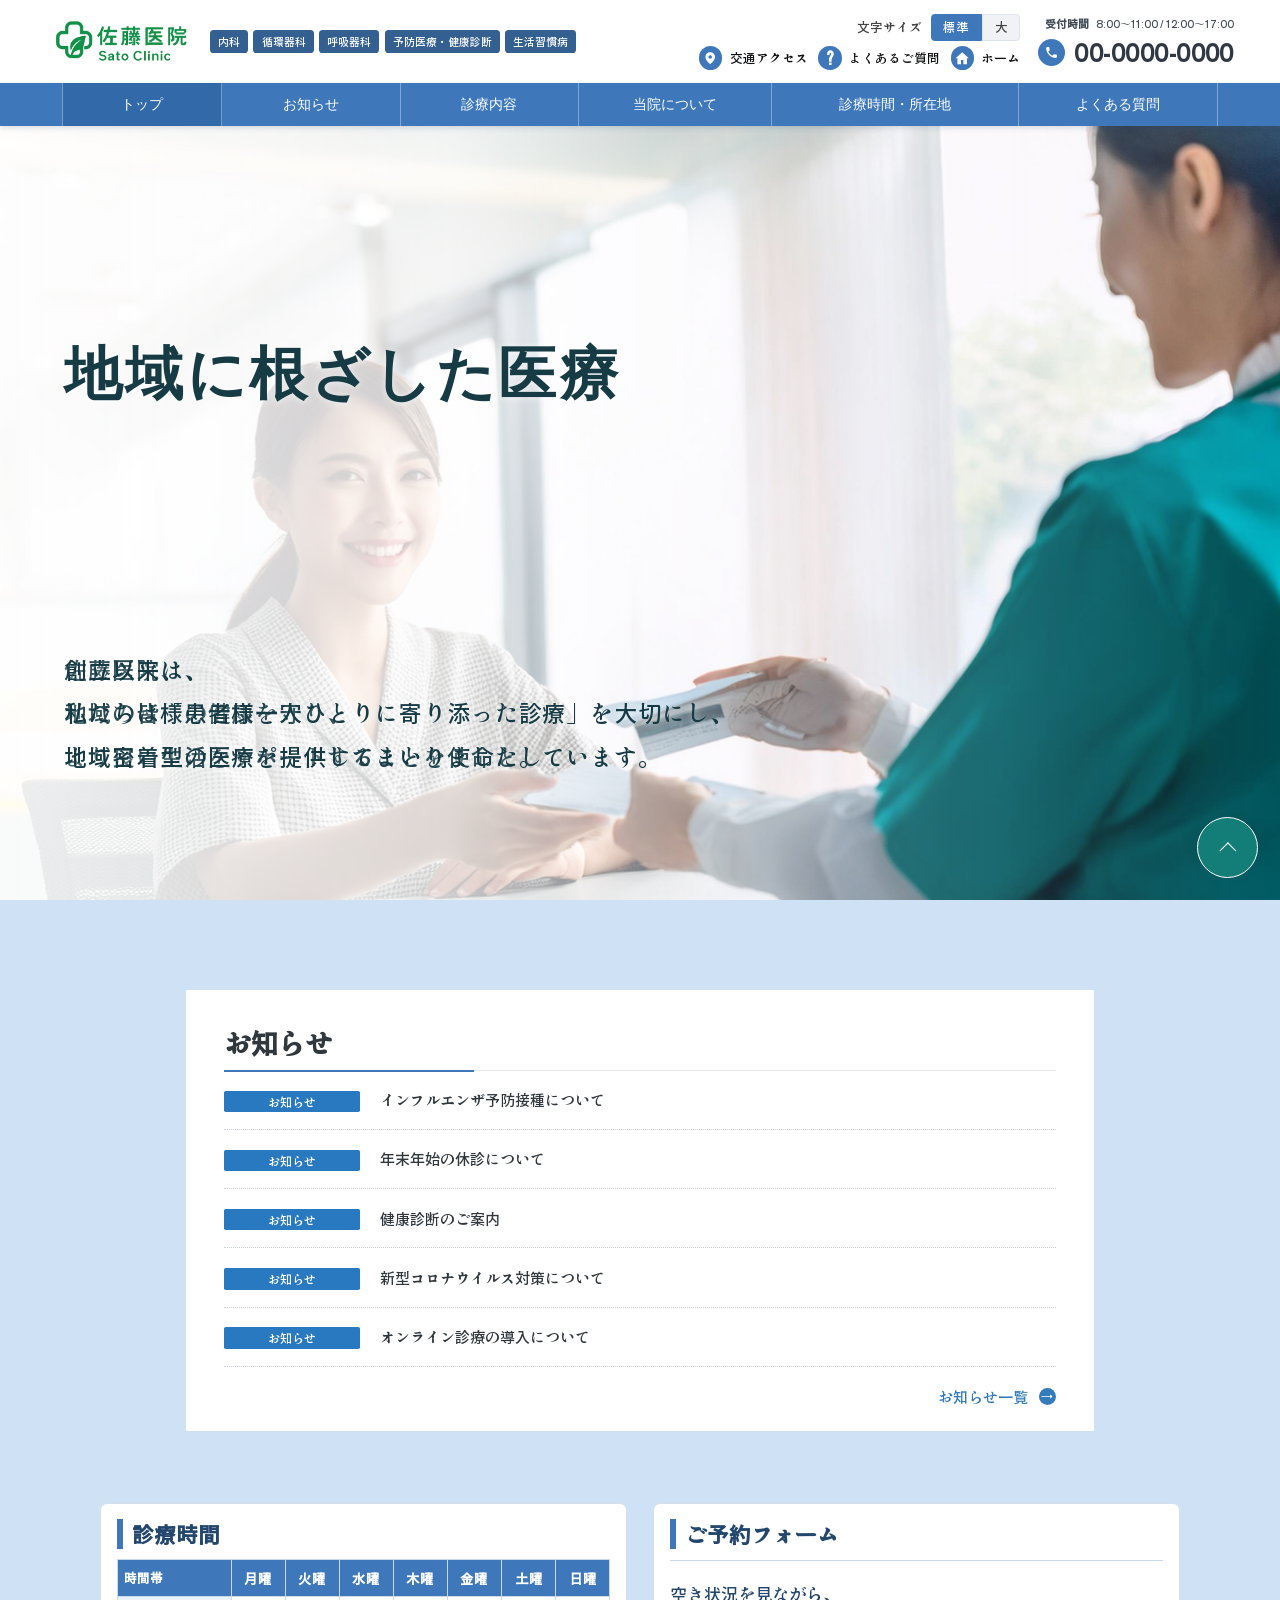
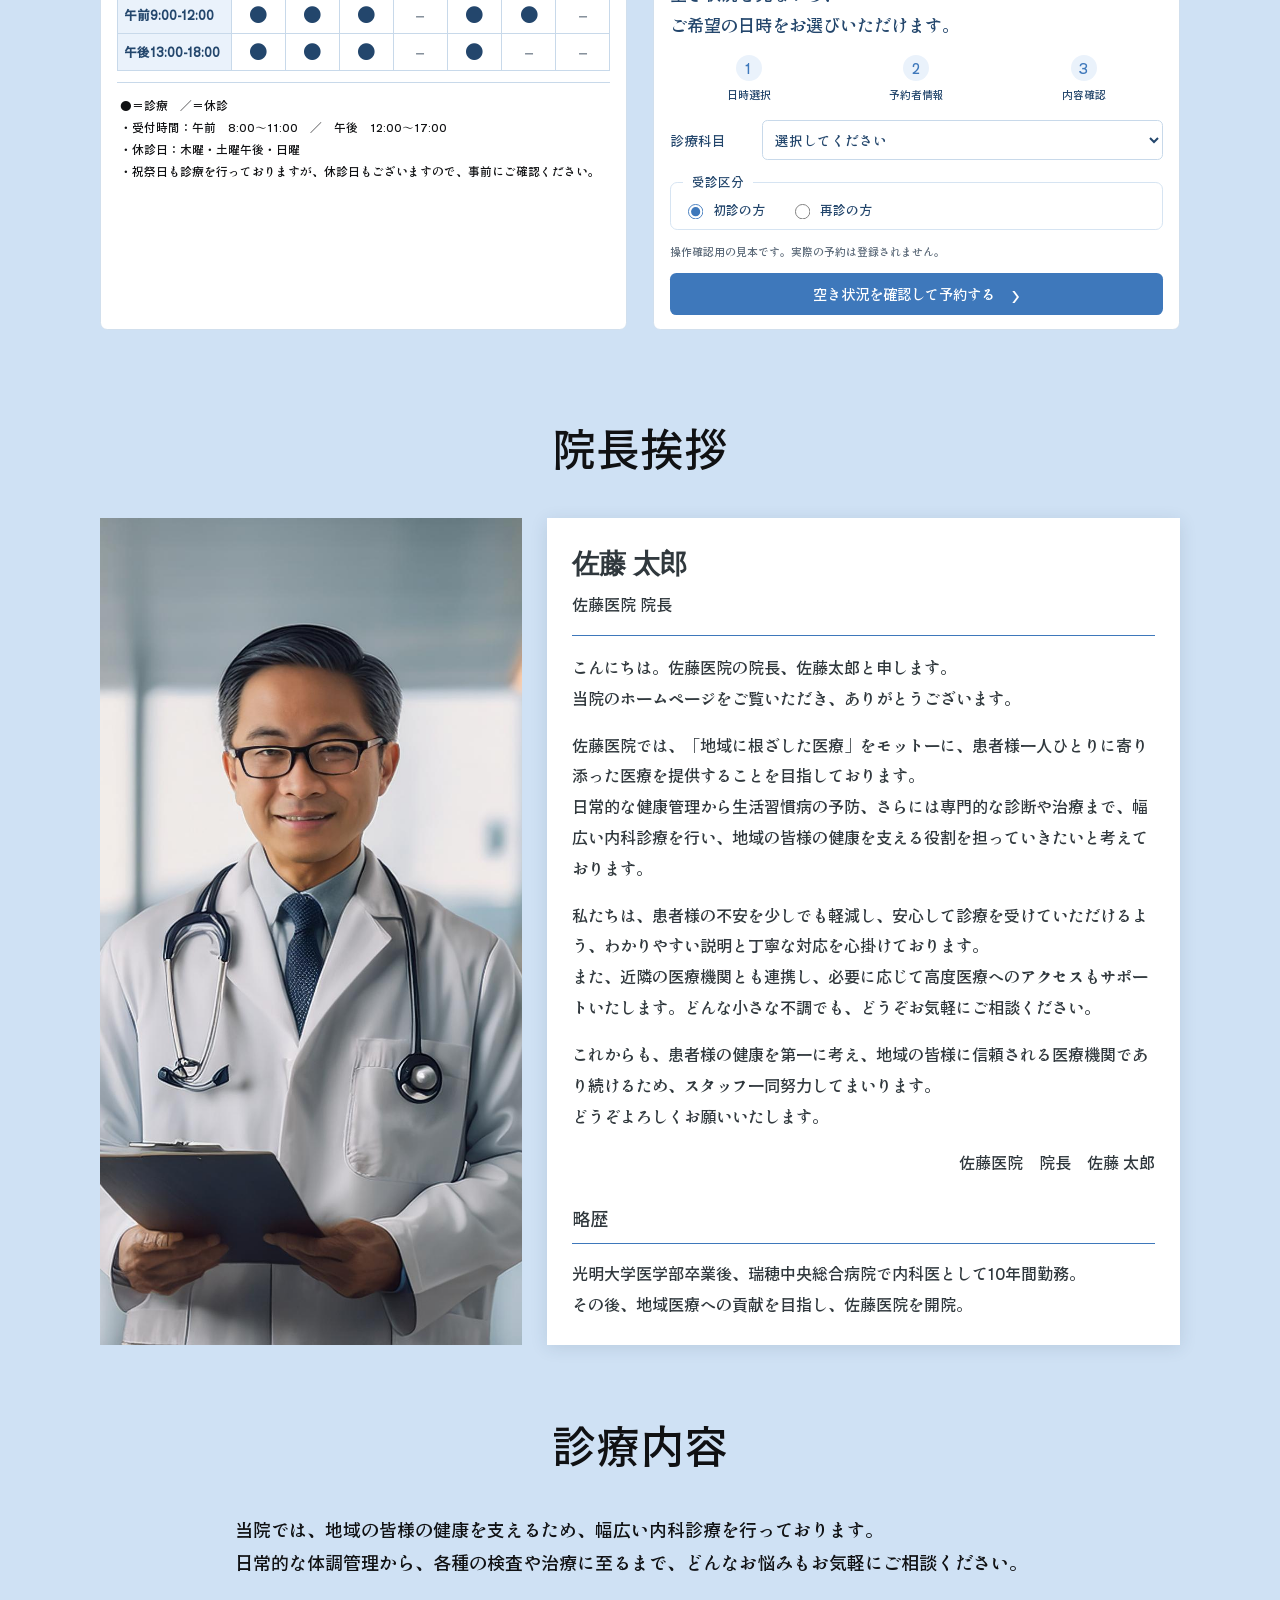
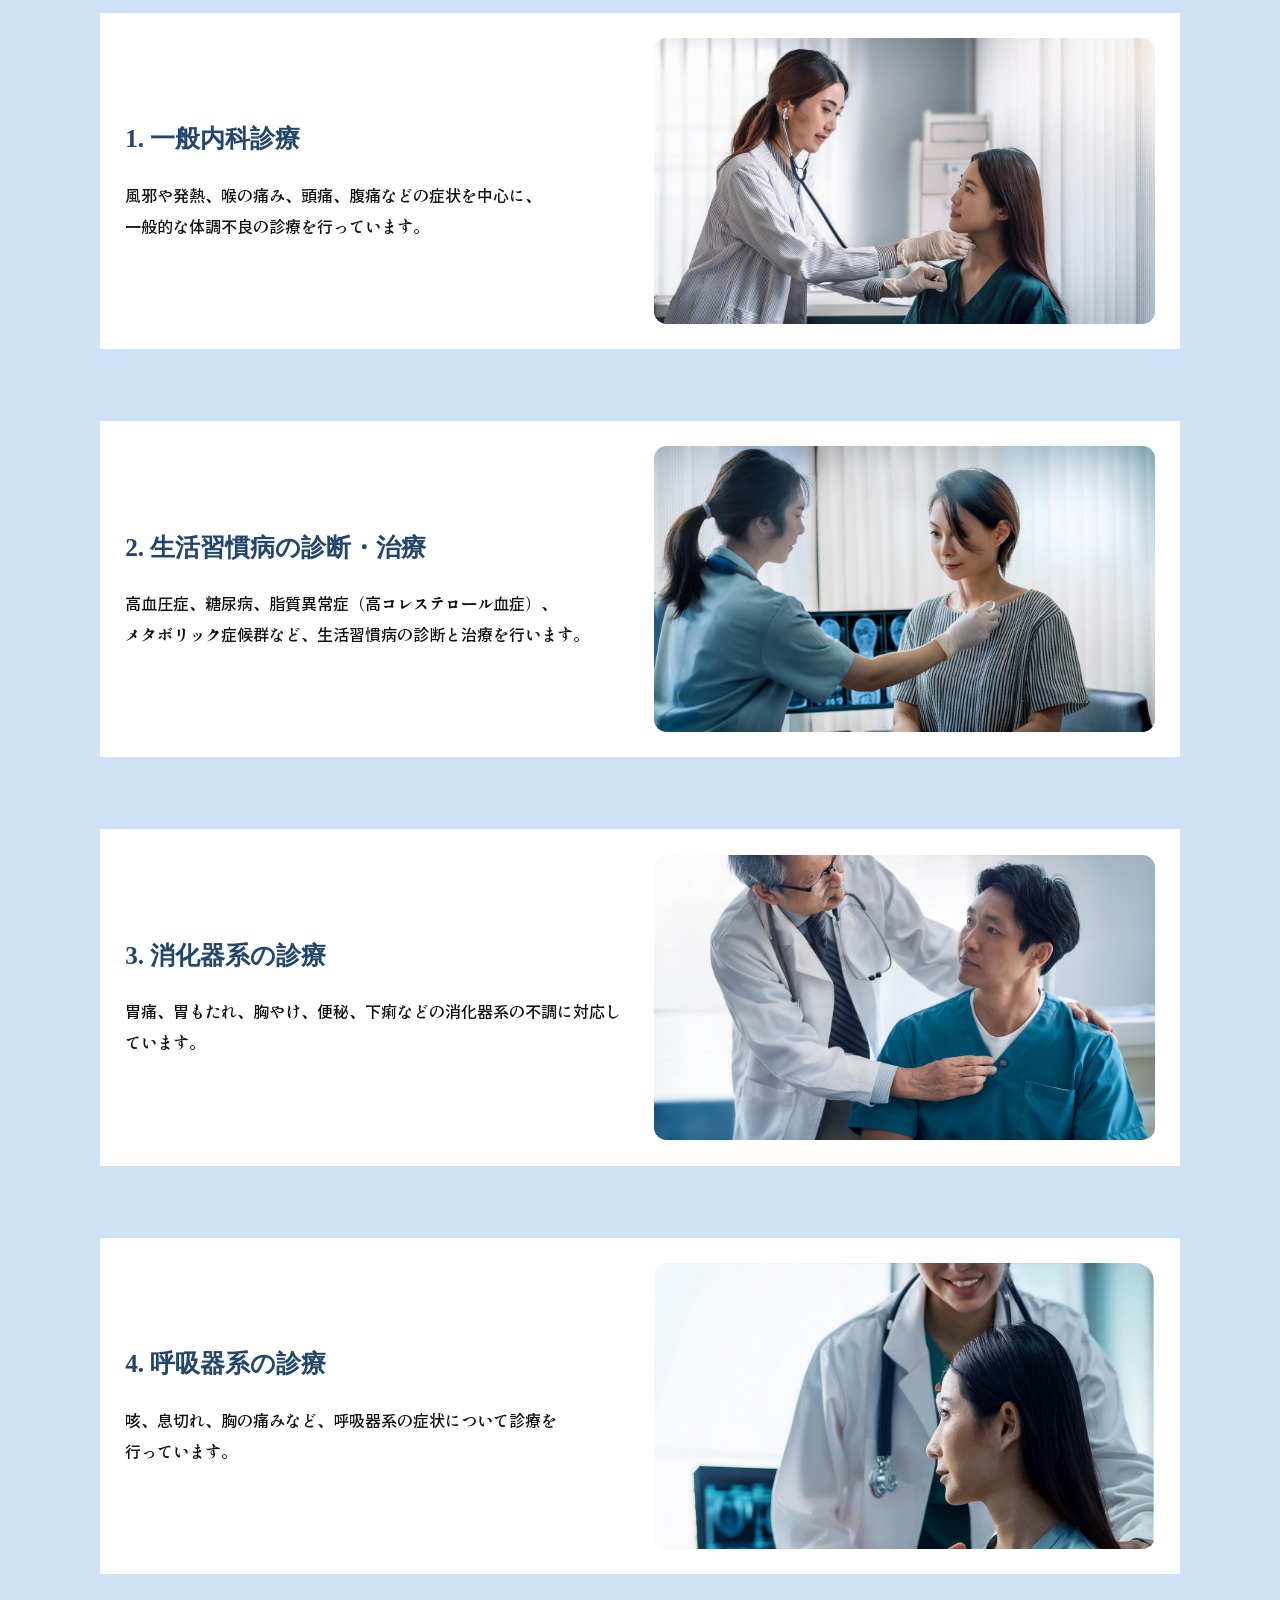
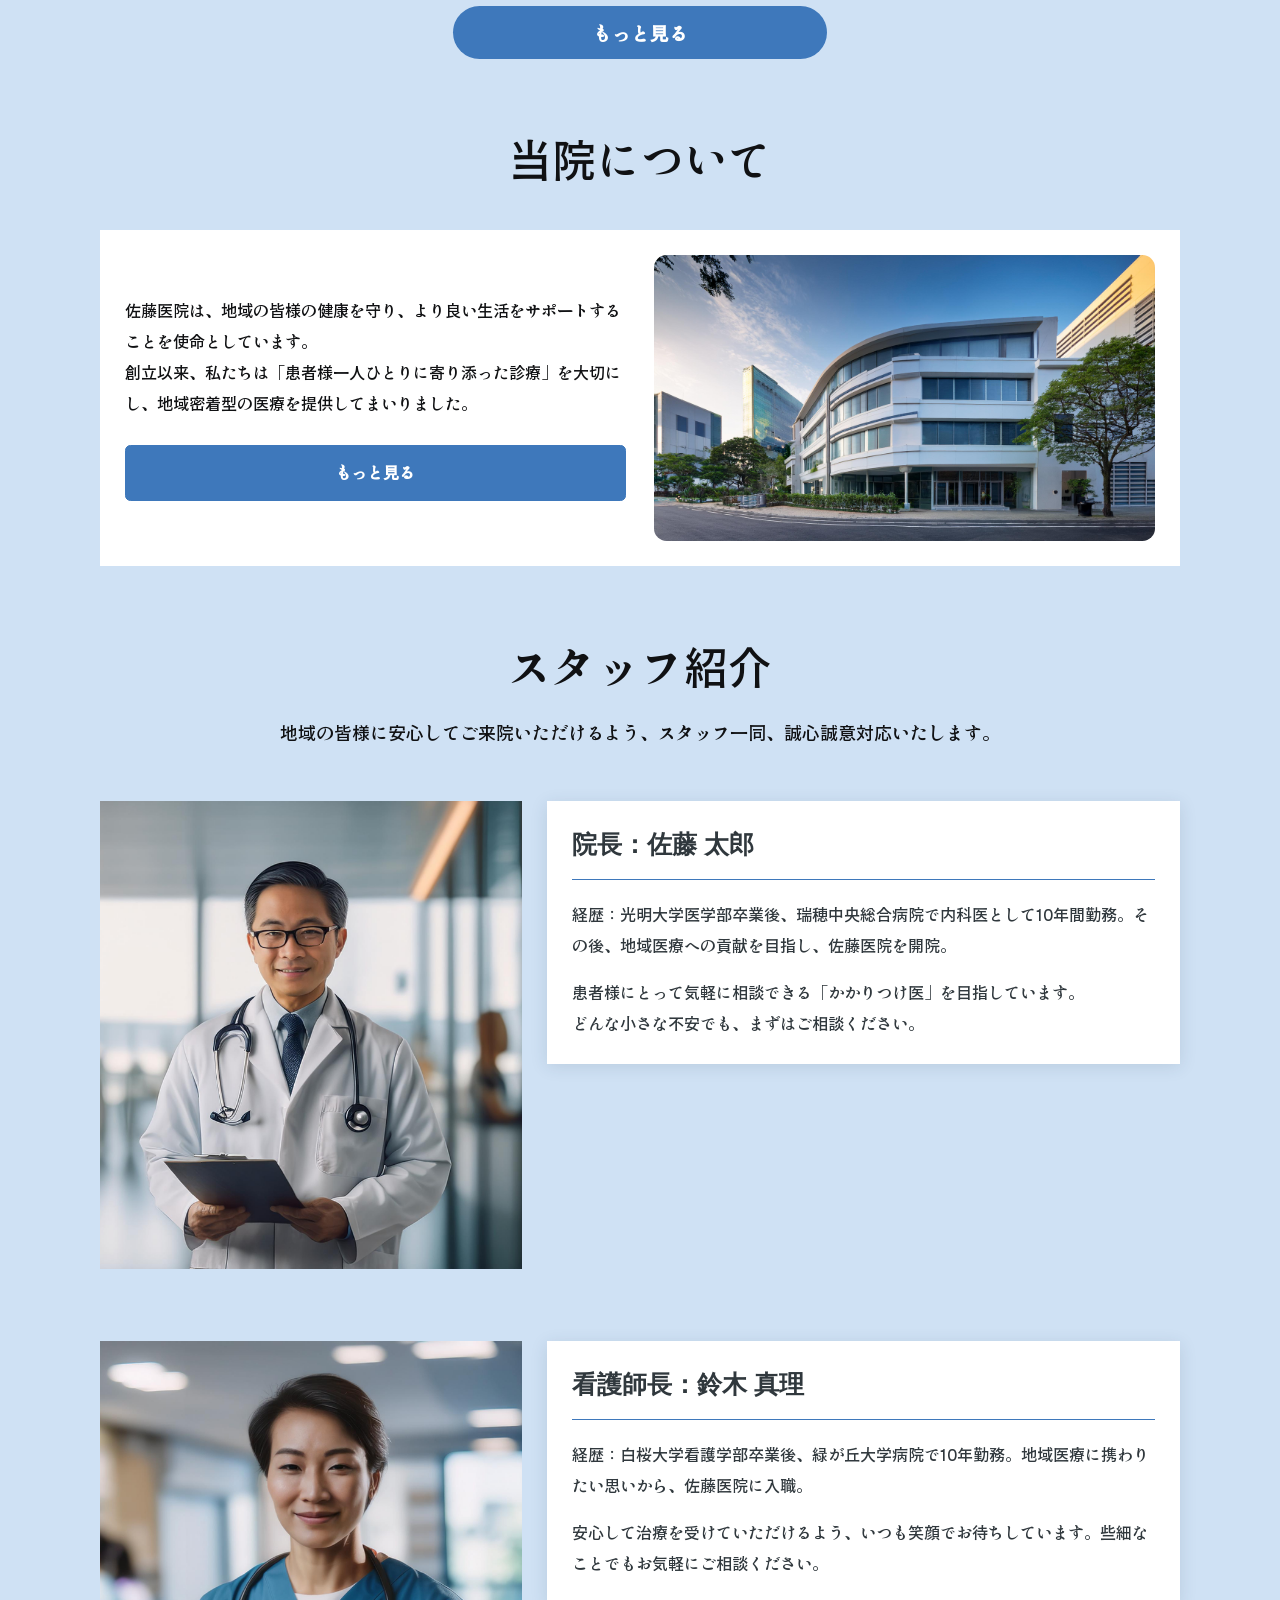
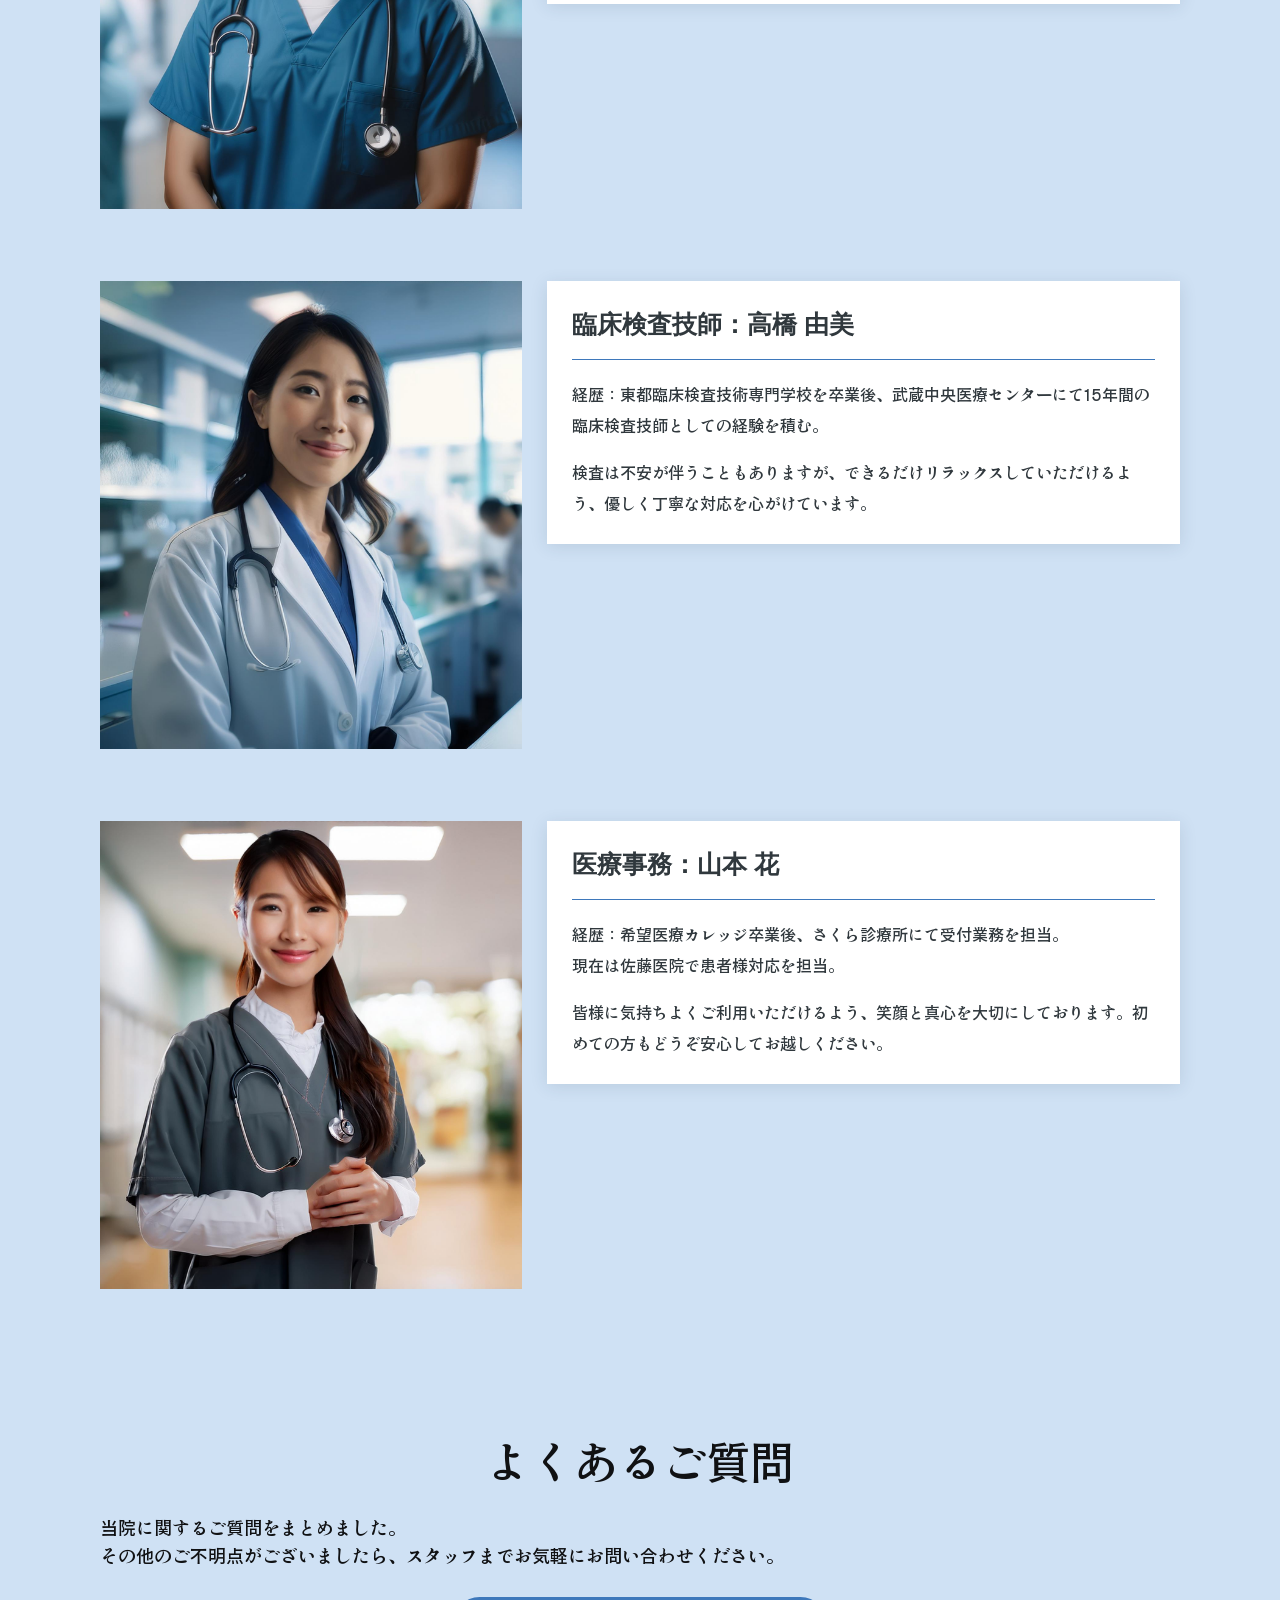
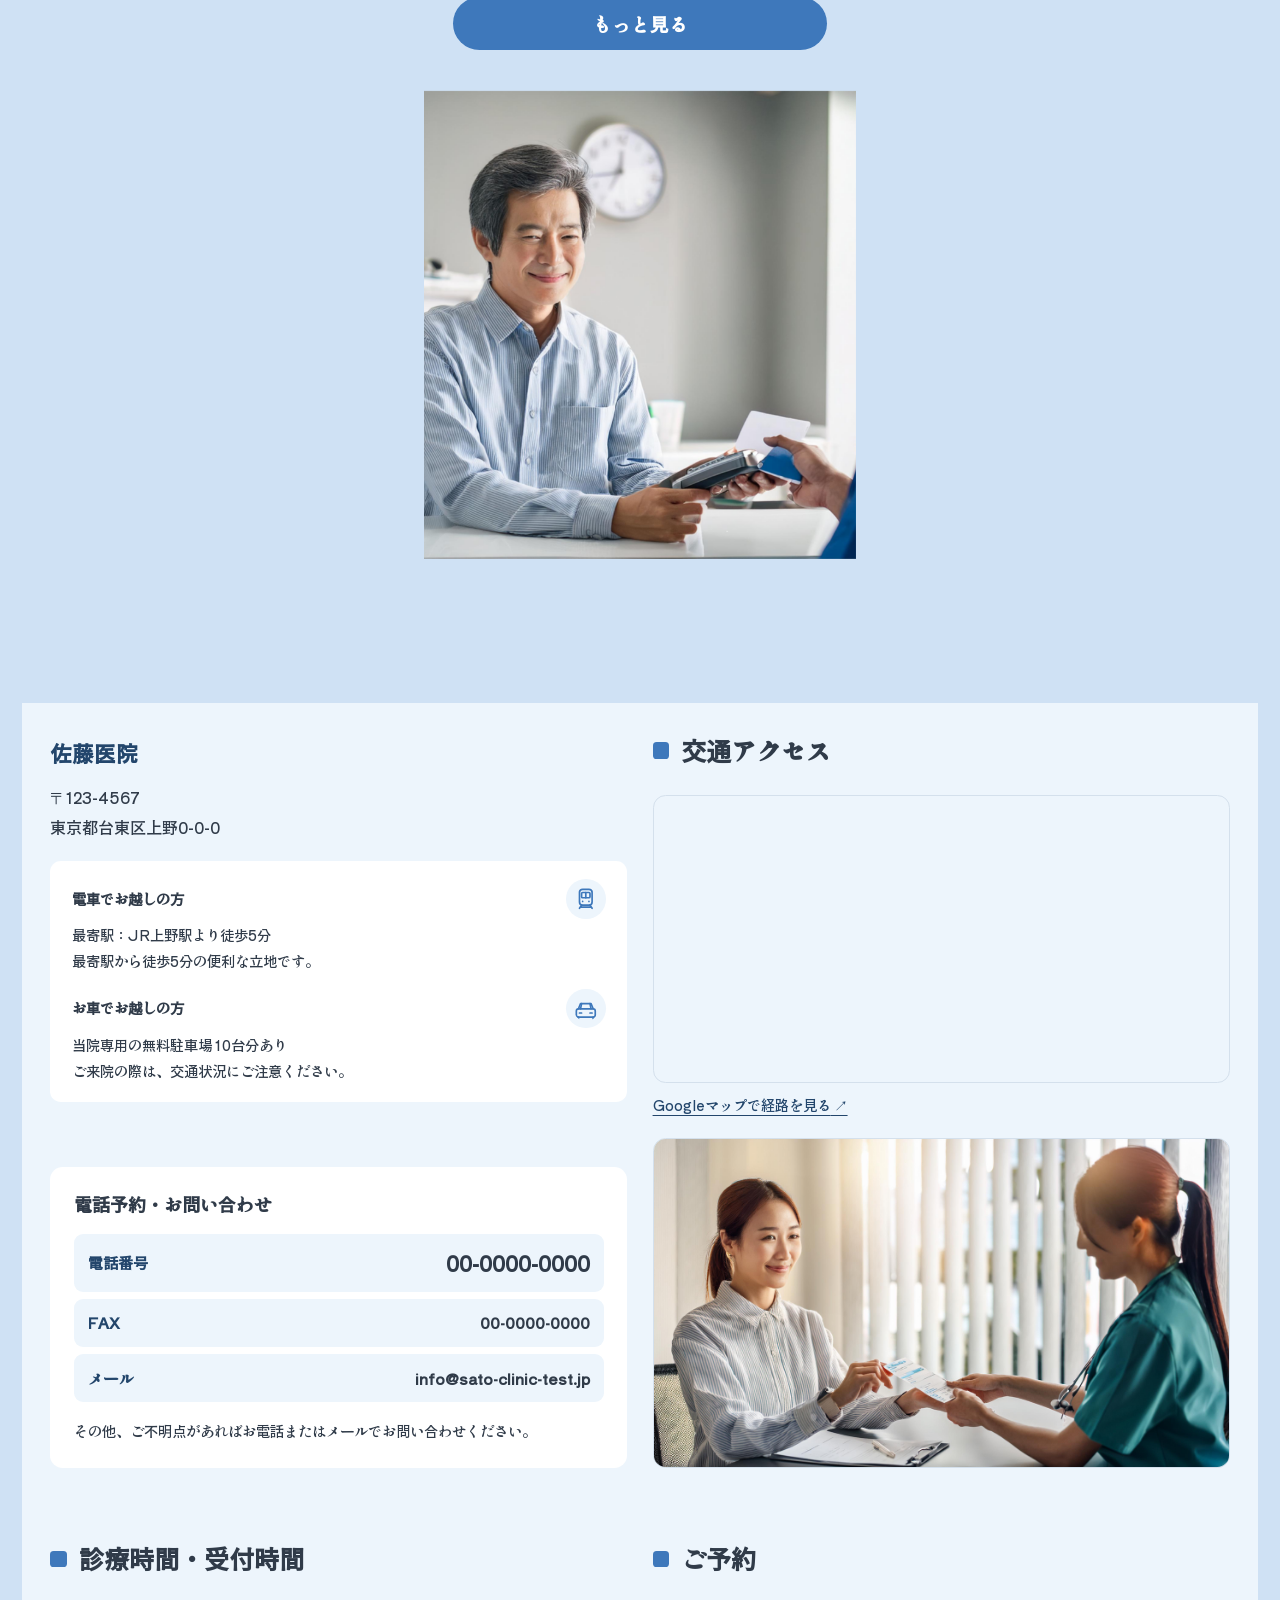
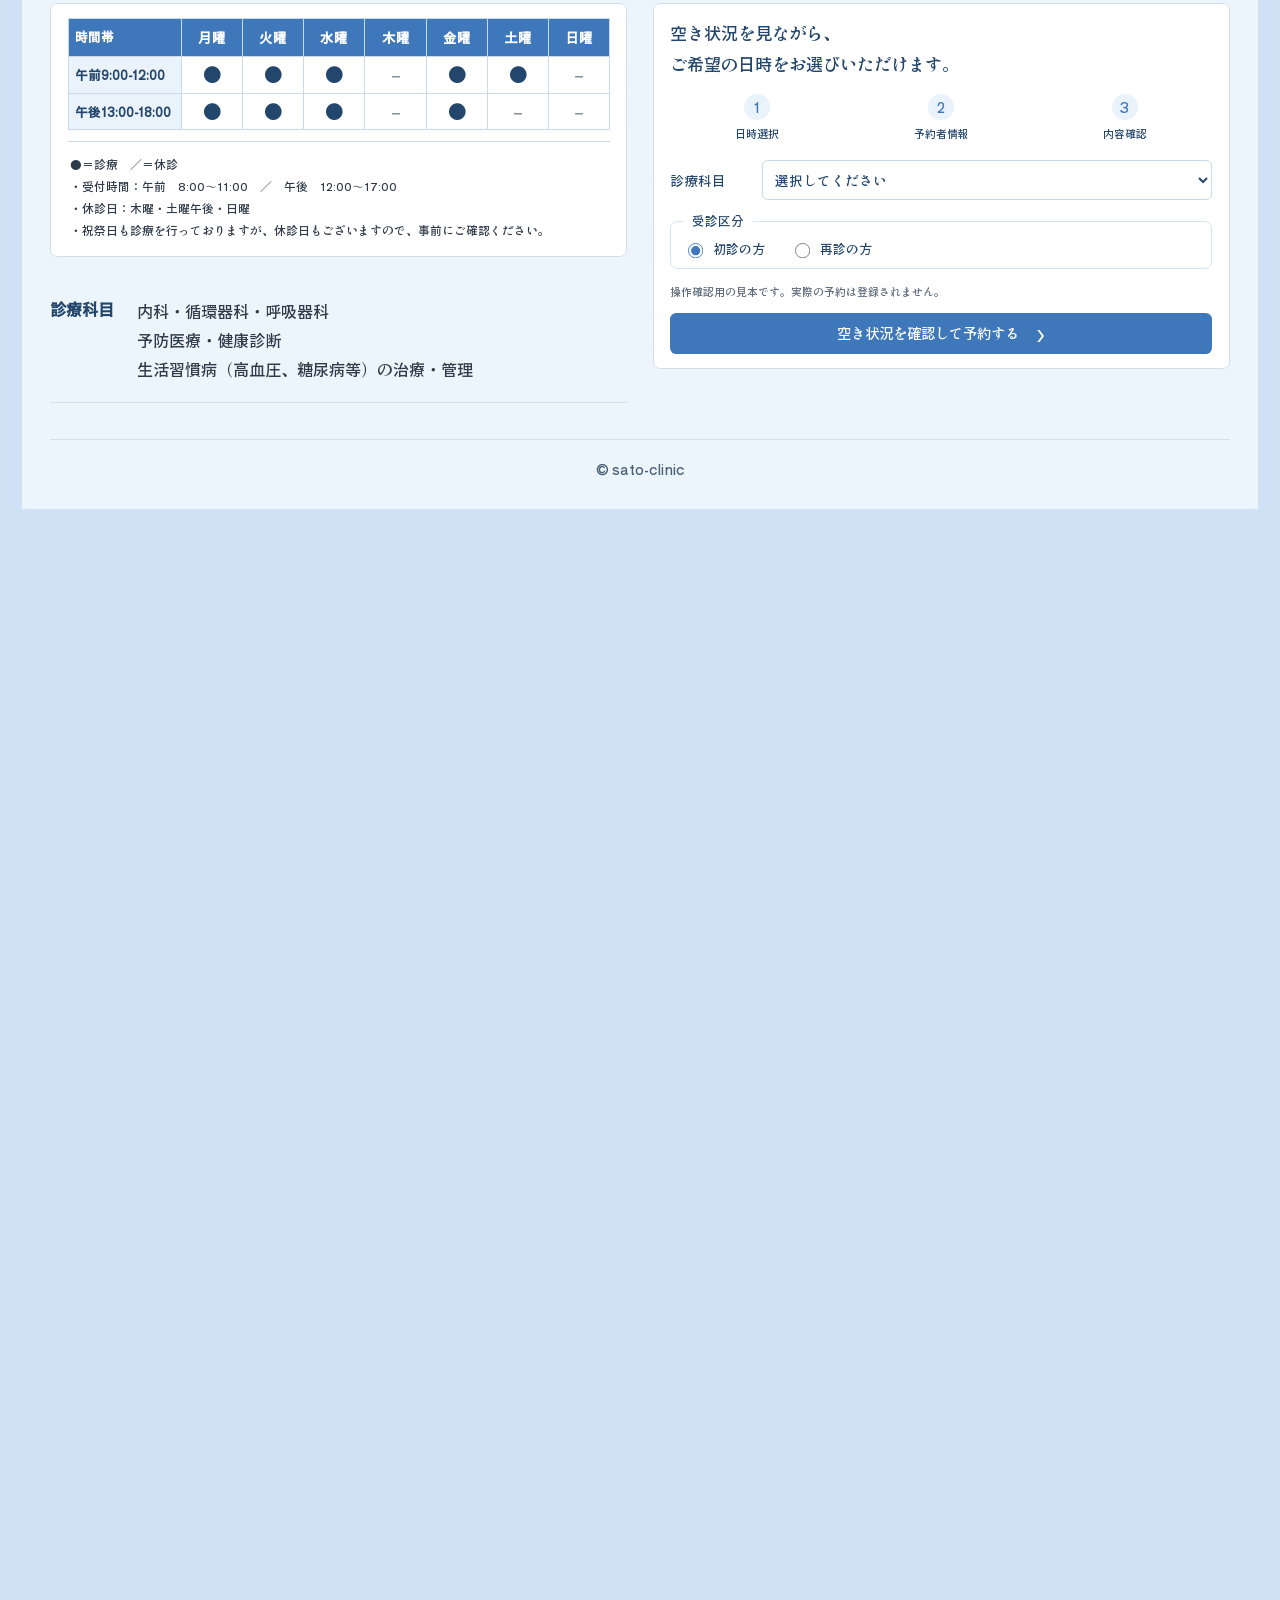
==== commit 4d1dc275: "１１月１２日変更" ====
--- a/index.html
+++ b/index.html
@@ -1,9 +1,10 @@
 <!doctype html>
-<html lang="ja"><head><meta charset="utf-8"><meta name="viewport" content="width=1440"><meta name="description" content="佐藤医院のトップページ。地域に根ざした医療を目指します。"><title>トップページ | 佐藤医院</title><link rel="stylesheet" href="./css/style.css"><link rel="stylesheet" href="./css/booking.css"><script src="./js/header.js" defer></script><script src="./js/reservation-booking.js" defer></script><script src="./js/news-reveal.js" defer></script></head>
+<html lang="ja"><head><meta charset="utf-8"><meta name="viewport" content="width=device-width, initial-scale=1"><meta name="description" content="佐藤医院のトップページ。地域に根ざした医療を目指します。"><title>トップページ | 佐藤医院</title><link rel="stylesheet" href="./css/style.css"><link rel="stylesheet" href="./css/booking.css"><script src="./js/header.js" defer></script><script src="./js/reservation-booking.js" defer></script><script src="./js/news-reveal.js" defer></script></head>
 <body class="page-home"><header class="site-header" id="top">
    <div class="site-top">
   <div class="site-brand">
     <a class="site-logo" href="index.html" aria-label="佐藤医院 トップページ"><img class="" src="./img/Logo/logo.png" alt="佐藤医院 Sato Clinic ロゴ" loading="eager"></a>
+    <ul class="department-badges" aria-label="診療科目"><li>内科</li><li>循環器科</li><li>呼吸器科</li><li>予防医療・健康診断</li><li>生活習慣病</li></ul>
   </div>
   <div class="header-utilities">
     <div class="text-size-control" role="group" aria-label="文字サイズの変更">
@@ -53,8 +54,8 @@
 <li><a class="news-row" href="news.html#news-5"><span class="news-category">お知らせ</span><span>オンライン診療の導入について</span></a></li>
 </ul><a class="news-list-link" href="news.html">お知らせ一覧<span class="news-list-arrow" aria-hidden="true">→</span></a></section>
  <div class="home-services"><div class="schedule-panel" aria-label="診療時間表"><div class="schedule-inner"><h3>診療時間</h3>
-<table class="hours-table"><thead><tr><th scope="col">時間帯</th><th scope="col">月曜</th><th scope="col">火曜</th><th scope="col">水曜</th><th scope="col">木曜</th><th scope="col">金曜</th><th scope="col">土曜</th><th scope="col">日曜</th></tr></thead>
-<tbody><tr><td>午前9:00-12:00</td><td>●</td><td>●</td><td>●</td><td class="dash">－</td><td>●</td><td>●</td><td class="dash">－</td></tr><tr><td>午後13:00-18:00</td><td>●</td><td>●</td><td>●</td><td class="dash">－</td><td>●</td><td class="dash">－</td><td class="dash">－</td></tr></tbody></table>
+<div class="schedule-table-scroll" role="region" aria-label="診療時間表" tabindex="0"><table class="hours-table"><thead><tr><th scope="col">時間帯</th><th scope="col">月曜</th><th scope="col">火曜</th><th scope="col">水曜</th><th scope="col">木曜</th><th scope="col">金曜</th><th scope="col">土曜</th><th scope="col">日曜</th></tr></thead>
+<tbody><tr><td><span class="hours-period">午前</span><span class="hours-time">9:00-12:00</span></td><td>●</td><td>●</td><td>●</td><td class="dash">－</td><td>●</td><td>●</td><td class="dash">－</td></tr><tr><td><span class="hours-period">午後</span><span class="hours-time">13:00-18:00</span></td><td>●</td><td>●</td><td>●</td><td class="dash">－</td><td>●</td><td class="dash">－</td><td class="dash">－</td></tr></tbody></table></div>
 <div class="schedule-note"><p>●＝診療　／＝休診</p><p>・受付時間：午前　8:00〜11:00　／　午後　12:00〜17:00</p><p>・休診日：木曜・土曜午後・日曜</p><p>・祝祭日も診療を行っておりますが、休診日もございますので、事前にご確認ください。</p></div></div></div><form class="reservation-preview" aria-label="ご予約フォーム"><div class="reservation-head"><strong>ご予約フォーム</strong></div><p class="booking-launch-lead">空き状況を見ながら、<br>ご希望の日時をお選びいただけます。</p><ol class="booking-launch-steps" aria-label="ご予約の流れ"><li><b>1</b>日時選択</li><li><b>2</b>予約者情報</li><li><b>3</b>内容確認</li></ol><label class="booking-launch-field"><span>診療科目</span><select name="department" aria-label="診療科目" required><option value="">選択してください</option><option>内科</option><option>循環器科</option><option>呼吸器科</option><option>予防医療・健康診断</option><option>生活習慣病</option></select></label><fieldset class="booking-visit booking-launch-visit"><legend>受診区分</legend><label><input type="radio" name="visit" value="初診" checked> 初診の方</label><label><input type="radio" name="visit" value="再診"> 再診の方</label></fieldset><p class="booking-launch-note">操作確認用の見本です。実際の予約は登録されません。</p><button class="reservation-preview-button" type="submit">空き状況を確認して予約する <span aria-hidden="true">›</span></button></form></div>
  </section>
  <section class="home-stack home-greeting" aria-labelledby="director-greeting-title">
@@ -65,40 +66,28 @@
       <h3>佐藤 太郎</h3>
       <p class="director-role">佐藤医院 院長</p>
       
- <p>こんにちは。佐藤医院の院長、佐藤太郎と申します。当院のホームページをご覧いただき、ありがとうございます。</p>
- <p>佐藤医院では、「地域に根ざした医療」をモットーに、患者様一人ひとりに寄り添った医療を提供することを目指しております。日常的な健康管理から生活習慣病の予防、さらには専門的な診断や治療まで、幅広い内科診療を行い、地域の皆様の健康を支える役割を担っていきたいと考えております。</p>
- <p>私たちは、患者様の不安を少しでも軽減し、安心して診療を受けていただけるよう、わかりやすい説明と丁寧な対応を心掛けております。また、近隣の医療機関とも連携し、必要に応じて高度医療へのアクセスもサポートいたします。どんな小さな不調でも、どうぞお気軽にご相談ください。</p>
- <p>これからも、患者様の健康を第一に考え、地域の皆様に信頼される医療機関であり続けるため、スタッフ一同努力してまいります。どうぞよろしくお願いいたします。</p><p class="signoff">佐藤医院　院長　佐藤 太郎</p>
+ <p>こんにちは。佐藤医院の院長、佐藤太郎と申します。<br>当院のホームページをご覧いただき、ありがとうございます。</p>
+ <p>佐藤医院では、「地域に根ざした医療」をモットーに、患者様一人ひとりに寄り添った医療を提供することを目指しております。<br>日常的な健康管理から生活習慣病の予防、さらには専門的な診断や治療まで、幅広い内科診療を行い、地域の皆様の健康を支える役割を担っていきたいと考えております。</p>
+ <p>私たちは、患者様の不安を少しでも軽減し、安心して診療を受けていただけるよう、わかりやすい説明と丁寧な対応を心掛けております。<br>また、近隣の医療機関とも連携し、必要に応じて高度医療へのアクセスもサポートいたします。どんな小さな不調でも、どうぞお気軽にご相談ください。</p>
+ <p>これからも、患者様の健康を第一に考え、地域の皆様に信頼される医療機関であり続けるため、スタッフ一同努力してまいります。<br>どうぞよろしくお願いいたします。</p><p class="signoff">佐藤医院　院長　佐藤 太郎</p>
       <h4>略歴</h4>
       <p>光明大学医学部卒業後、瑞穂中央総合病院で内科医として10年間勤務。<br><span class="director-career-line">その後、地域医療への貢献を目指し、佐藤医院を開院。</span></p>
     </div>
   </div>
 </section>
 
- <section class="home-stack home-medical"><h2>診療内容</h2><p>当院では、地域の皆様の健康を支えるため、幅広い内科診療を行っております。</p><p>日常的な体調管理から、各種の検査や治療に至るまで、どんなお悩みもお気軽にご相談ください。</p><article class="medical-entry"><div class="medical-entry-text"><h3>1. 一般内科診療</h3><p>風邪や発熱、喉の痛み、頭痛、腹痛などの症状を中心に、一般的な体調不良の診療を行っています。</p></div><img class="medical-entry-photo" src="./img/Patient_Image/patient_3.jpg" alt="医師が女性患者の喉の状態を診察する様子" loading="lazy"></article><article class="medical-entry"><div class="medical-entry-text"><h3>2. 生活習慣病の診断・治療</h3><p>高血圧症、糖尿病、脂質異常症（高コレステロール血症）、メタボリック症候群など、生活習慣病の診断と治療を行います。</p></div><img class="medical-entry-photo" src="./img/Patient_Image/patient_4.jpg" alt="医療スタッフが女性患者の体調を確認する様子" loading="lazy"></article><article class="medical-entry"><div class="medical-entry-text"><h3>3. 消化器系の診療</h3><p>胃痛、胃もたれ、胸やけ、便秘、下痢などの消化器系の不調に対応しています。</p></div><img class="medical-entry-photo" src="./img/Patient_Image/patient_6.jpg" alt="医師が男性患者の体調を確認する様子" loading="lazy"></article><article class="medical-entry"><div class="medical-entry-text"><h3>4. 呼吸器系の診療</h3><p>咳、息切れ、胸の痛みなど、呼吸器系の症状について診療を行っています。</p></div><div class="home-medical-photo-frame"><img class="medical-entry-photo medical-entry-photo--people" src="./img/Patient_Image/patient_8.jpg" alt="検査画像のある診察室で医師が患者に対応する様子" loading="lazy"></div></article><a class="more-button" href="medical.html">もっと見る</a></section>
- <section class="home-stack home-about"><h2>当院について</h2><div class="home-about-feature"><div class="home-about-text"><p>佐藤医院は、地域の皆様の健康を守り、より良い生活をサポートすることを使命としています。創立以来、私たちは「患者様一人ひとりに寄り添った診療」を大切にし、地域密着型の医療を提供してまいりました。</p><a class="more-button" href="about.html">もっと見る</a></div><img class="home-about-photo" src="./img/Hospital_Exterior/hospital_1.jpg" alt="佐藤医院の外観" loading="lazy"></div></section>
- <section class="home-stack home-staff"><h2>スタッフ紹介</h2><p>地域の皆様に安心してご来院いただけるよう、スタッフ一同、誠心誠意対応いたします。</p><article class="staff-card"><img class="" src="./img/Doctor_Image/sato_taro.jpg" alt="院長：佐藤 太郎の写真" loading="lazy"><div class="staff-details"><h3>院長：佐藤 太郎</h3><p>経歴：光明大学医学部卒業後、瑞穂中央総合病院で内科医として10年間勤務。その後、地域医療への貢献を目指し、佐藤医院を開院。</p><p>患者様にとって気軽に相談できる「かかりつけ医」を目指しています。どんな小さな不安でも、まずはご相談ください。</p></div></article><article class="staff-card"><img class="" src="./img/Doctor_Image/suzuki_mari.jpg" alt="看護師長：鈴木 真理の写真" loading="lazy"><div class="staff-details"><h3>看護師長：鈴木 真理</h3><p>経歴：白桜大学看護学部卒業後、緑が丘大学病院で10年勤務。地域医療に携わりたい思いから、佐藤医院に入職。</p><p>安心して治療を受けていただけるよう、いつも笑顔でお待ちしています。些細なことでもお気軽にご相談ください。</p></div></article><article class="staff-card"><img class="" src="./img/Doctor_Image/takahashi_yumi.jpg" alt="臨床検査技師：高橋 由美の写真" loading="lazy"><div class="staff-details"><h3>臨床検査技師：高橋 由美</h3><p>経歴：東都臨床検査技術専門学校を卒業後、武蔵中央医療センターにて15年間の臨床検査技師としての経験を積む。</p><p>検査は不安が伴うこともありますが、できるだけリラックスしていただけるよう、優しく丁寧な対応を心がけています。</p></div></article><article class="staff-card"><img class="" src="./img/Doctor_Image/yamamoto_hana.jpg" alt="医療事務：山本 花の写真" loading="lazy"><div class="staff-details"><h3>医療事務：山本 花</h3><p>経歴：希望医療カレッジ卒業後、さくら診療所にて受付業務を担当。現在は佐藤医院で患者様対応を担当。</p><p>皆様に気持ちよくご利用いただけるよう、笑顔と真心を大切にしております。初めての方もどうぞ安心してお越しください。</p></div></article></section>
+ <section class="home-stack home-medical"><h2>診療内容</h2><p>当院では、地域の皆様の健康を支えるため、幅広い内科診療を行っております。</p><p>日常的な体調管理から、各種の検査や治療に至るまで、どんなお悩みもお気軽にご相談ください。</p><article class="medical-entry"><div class="medical-entry-text"><h3>1. 一般内科診療</h3><p>風邪や発熱、喉の痛み、頭痛、腹痛などの症状を中心に、<br>一般的な体調不良の診療を行っています。</p></div><img class="medical-entry-photo" src="./img/Patient_Image/patient_3.jpg" alt="医師が女性患者の喉の状態を診察する様子" loading="lazy"></article><article class="medical-entry"><div class="medical-entry-text"><h3>2. 生活習慣病の診断・治療</h3><p>高血圧症、糖尿病、脂質異常症（高コレステロール血症）、<br>メタボリック症候群など、生活習慣病の診断と治療を行います。</p></div><img class="medical-entry-photo" src="./img/Patient_Image/patient_4.jpg" alt="医療スタッフが女性患者の体調を確認する様子" loading="lazy"></article><article class="medical-entry"><div class="medical-entry-text"><h3>3. 消化器系の診療</h3><p>胃痛、胃もたれ、胸やけ、便秘、下痢などの消化器系の不調に対応しています。</p></div><img class="medical-entry-photo" src="./img/Patient_Image/patient_6.jpg" alt="医師が男性患者の体調を確認する様子" loading="lazy"></article><article class="medical-entry"><div class="medical-entry-text"><h3>4. 呼吸器系の診療</h3><p>咳、息切れ、胸の痛みなど、呼吸器系の症状について診療を<br>行っています。</p></div><div class="home-medical-photo-frame"><img class="medical-entry-photo medical-entry-photo--people" src="./img/Patient_Image/patient_8.jpg" alt="検査画像のある診察室で医師が患者に対応する様子" loading="lazy"></div></article><a class="more-button" href="medical.html">もっと見る</a></section>
+ <section class="home-stack home-about"><h2>当院について</h2><div class="home-about-feature"><div class="home-about-text"><p>佐藤医院は、地域の皆様の健康を守り、より良い生活をサポートすることを使命としています。<br>創立以来、私たちは「患者様一人ひとりに寄り添った診療」を大切にし、地域密着型の医療を提供してまいりました。</p><a class="more-button" href="about.html">もっと見る</a></div><img class="home-about-photo" src="./img/Hospital_Exterior/hospital_1.jpg" alt="佐藤医院の外観" loading="lazy"></div></section>
+ <section class="home-stack home-staff"><h2>スタッフ紹介</h2><p>地域の皆様に安心してご来院いただけるよう、スタッフ一同、誠心誠意対応いたします。</p><article class="staff-card"><img class="" src="./img/Doctor_Image/sato_taro.jpg" alt="院長：佐藤 太郎の写真" loading="lazy"><div class="staff-details"><h3>院長：佐藤 太郎</h3><p>経歴：光明大学医学部卒業後、瑞穂中央総合病院で内科医として10年間勤務。その後、地域医療への貢献を目指し、佐藤医院を開院。</p><p>患者様にとって気軽に相談できる「かかりつけ医」を目指しています。<br>どんな小さな不安でも、まずはご相談ください。</p></div></article><article class="staff-card"><img class="" src="./img/Doctor_Image/suzuki_mari.jpg" alt="看護師長：鈴木 真理の写真" loading="lazy"><div class="staff-details"><h3>看護師長：鈴木 真理</h3><p>経歴：白桜大学看護学部卒業後、緑が丘大学病院で10年勤務。地域医療に携わりたい思いから、佐藤医院に入職。</p><p>安心して治療を受けていただけるよう、いつも笑顔でお待ちしています。些細なことでもお気軽にご相談ください。</p></div></article><article class="staff-card"><img class="" src="./img/Doctor_Image/takahashi_yumi.jpg" alt="臨床検査技師：高橋 由美の写真" loading="lazy"><div class="staff-details"><h3>臨床検査技師：高橋 由美</h3><p>経歴：東都臨床検査技術専門学校を卒業後、武蔵中央医療センターにて15年間の臨床検査技師としての経験を積む。</p><p>検査は不安が伴うこともありますが、できるだけリラックスしていただけるよう、優しく丁寧な対応を心がけています。</p></div></article><article class="staff-card"><img class="" src="./img/Doctor_Image/yamamoto_hana.jpg" alt="医療事務：山本 花の写真" loading="lazy"><div class="staff-details"><h3>医療事務：山本 花</h3><p>経歴：希望医療カレッジ卒業後、さくら診療所にて受付業務を担当。<br>現在は佐藤医院で患者様対応を担当。</p><p>皆様に気持ちよくご利用いただけるよう、笑顔と真心を大切にしております。初めての方もどうぞ安心してお越しください。</p></div></article></section>
  <section class="home-stack home-faq"><h2>よくあるご質問</h2><p>当院に関するご質問をまとめました。<br>その他のご不明点がございましたら、スタッフまでお気軽にお問い合わせください。</p><a class="more-button" href="faq.html">もっと見る</a><img class="intro-photo" src="./img/Infomation_Image/information_1.jpg" alt="受付でスタッフの説明を受ける患者" loading="lazy"></section>
  <footer class="clinic-footer" aria-label="佐藤医院の所在地、診療時間、診療科目">
-<div class="clinic-columns">
- <section class="clinic-hours" aria-label="診療時間と連絡先">
-  <h3 class="clinic-section-title">診療時間・受付時間</h3>
-  <div class="schedule-panel" aria-label="診療時間表"><div class="schedule-inner"><h3>診療時間</h3>
-<table class="hours-table"><thead><tr><th scope="col">時間帯</th><th scope="col">月曜</th><th scope="col">火曜</th><th scope="col">水曜</th><th scope="col">木曜</th><th scope="col">金曜</th><th scope="col">土曜</th><th scope="col">日曜</th></tr></thead>
-<tbody><tr><td>午前9:00-12:00</td><td>●</td><td>●</td><td>●</td><td class="dash">－</td><td>●</td><td>●</td><td class="dash">－</td></tr><tr><td>午後13:00-18:00</td><td>●</td><td>●</td><td>●</td><td class="dash">－</td><td>●</td><td class="dash">－</td><td class="dash">－</td></tr></tbody></table>
-<div class="schedule-note"><p>●＝診療　／＝休診</p><p>・受付時間：午前　8:00〜11:00　／　午後　12:00〜17:00</p><p>・休診日：木曜・土曜午後・日曜</p><p>・祝祭日も診療を行っておりますが、休診日もございますので、事前にご確認ください。</p></div></div></div>
-  <dl class="clinic-info-list">
-   <div class="clinic-info-row"><dt>診療科目</dt><dd>内科・循環器科・呼吸器科<br>予防医療・健康診断<br>生活習慣病（高血圧、糖尿病等）の治療・管理</dd></div>
-  </dl>
-
- </section>
- <div class="clinic-right"><section class="clinic-reservation" aria-label="ご予約フォーム"><h3 class="clinic-section-title">ご予約</h3><form class="reservation-preview" aria-label="ご予約フォーム"><div class="reservation-head"><strong>ご予約フォーム</strong></div><p class="booking-launch-lead">空き状況を見ながら、<br>ご希望の日時をお選びいただけます。</p><ol class="booking-launch-steps" aria-label="ご予約の流れ"><li><b>1</b>日時選択</li><li><b>2</b>予約者情報</li><li><b>3</b>内容確認</li></ol><label class="booking-launch-field"><span>診療科目</span><select name="department" aria-label="診療科目" required><option value="">選択してください</option><option>内科</option><option>循環器科</option><option>呼吸器科</option><option>予防医療・健康診断</option><option>生活習慣病</option></select></label><fieldset class="booking-visit booking-launch-visit"><legend>受診区分</legend><label><input type="radio" name="visit" value="初診" checked> 初診の方</label><label><input type="radio" name="visit" value="再診"> 再診の方</label></fieldset><p class="booking-launch-note">操作確認用の見本です。実際の予約は登録されません。</p><button class="reservation-preview-button" type="submit">空き状況を確認して予約する <span aria-hidden="true">›</span></button></form></section></div>
+<div class="clinic-columns clinic-columns--access-first">
  <section class="clinic-access-details" aria-label="医院情報とお問い合わせ">
   <p class="clinic-access-name">佐藤医院</p>
   <p>〒123-4567<br>東京都台東区上野0-0-0</p>
   <div class="clinic-access-note">
-   <p><strong>電車でお越しの方</strong><br>最寄駅：JR上野駅より徒歩5分<br>最寄駅から徒歩5分の便利な立地です。</p>
-   <p><strong>お車でお越しの方</strong><br>当院専用の無料駐車場 10台分あり<br>ご来院の際は、交通状況にご注意ください。</p>
+   <p><strong class="access-method-title"><span>電車でお越しの方</span><svg class="access-method-icon" viewBox="0 0 24 24" aria-hidden="true" focusable="false" fill="none" stroke="currentColor" stroke-width="1.6" stroke-linecap="round" stroke-linejoin="round"><rect x="6" y="3" width="12" height="15" rx="3"/><rect x="8" y="6" width="8" height="5" rx="1"/><path d="M12 6v5M8 18l-2 3m10-3 2 3M7 20h10"/><circle cx="9" cy="14.5" r=".8" fill="currentColor" stroke="none"/><circle cx="15" cy="14.5" r=".8" fill="currentColor" stroke="none"/></svg></strong>最寄駅：JR上野駅より徒歩5分<br>最寄駅から徒歩5分の便利な立地です。</p>
+   <p><strong class="access-method-title"><span>お車でお越しの方</span><svg class="access-method-icon" viewBox="0 0 24 24" aria-hidden="true" focusable="false" fill="none" stroke="currentColor" stroke-width="1.6" stroke-linecap="round" stroke-linejoin="round"><path d="m5 12 2-5h10l2 5"/><rect x="3" y="12" width="18" height="8" rx="2"/><path d="M5 20v2m14-2v2M6 16h2m8 0h2M8 7l-1 5m9-5 1 5"/></svg></strong>当院専用の無料駐車場 10台分あり<br>ご来院の際は、交通状況にご注意ください。</p>
   </div>
   <div class="clinic-contact-box">
    <h4>電話予約・お問い合わせ</h4>
@@ -110,10 +99,24 @@
  </section>
  <section class="clinic-access" aria-label="所在地と交通アクセス">
   <h3 class="clinic-section-title">交通アクセス</h3>
-  <img class="footer-map" src="./img/map.jpg" alt="佐藤医院周辺の案内地図" loading="lazy">
+  <iframe class="footer-map" title="交通アクセスのGoogleマップ" src="https://maps.google.com/maps?q=%E6%9D%B1%E4%BA%AC%E9%83%BD%E5%8F%B0%E6%9D%B1%E5%8C%BA%E6%9D%B1%E4%B8%8A%E9%87%8E3-15-5%20%E6%9B%BD%E6%88%91%E3%83%93%E3%83%AB3F&amp;output=embed&amp;hl=ja" width="540" height="320" loading="lazy" referrerpolicy="no-referrer-when-downgrade" allowfullscreen></iframe>
+  <a class="map-directions" href="https://www.google.com/maps/dir/?api=1&amp;destination=%E6%9D%B1%E4%BA%AC%E9%83%BD%E5%8F%B0%E6%9D%B1%E5%8C%BA%E6%9D%B1%E4%B8%8A%E9%87%8E3-15-5%20%E6%9B%BD%E6%88%91%E3%83%93%E3%83%AB3F" target="_blank" rel="noopener noreferrer">Googleマップで経路を見る<span aria-hidden="true"> ↗</span></a>
   <img class="clinic-access-photo" src="./img/Infomation_Image/information_2.jpg" alt="明るい窓辺で笑顔で案内を受ける患者" loading="lazy">
 
  </section>
+ <section class="clinic-hours" aria-label="診療時間と連絡先">
+  <h3 class="clinic-section-title">診療時間・受付時間</h3>
+  <div class="schedule-panel" aria-label="診療時間表"><div class="schedule-inner">
+<div class="schedule-table-scroll" role="region" aria-label="診療時間表" tabindex="0"><table class="hours-table"><thead><tr><th scope="col">時間帯</th><th scope="col">月曜</th><th scope="col">火曜</th><th scope="col">水曜</th><th scope="col">木曜</th><th scope="col">金曜</th><th scope="col">土曜</th><th scope="col">日曜</th></tr></thead>
+<tbody><tr><td><span class="hours-period">午前</span><span class="hours-time">9:00-12:00</span></td><td>●</td><td>●</td><td>●</td><td class="dash">－</td><td>●</td><td>●</td><td class="dash">－</td></tr><tr><td><span class="hours-period">午後</span><span class="hours-time">13:00-18:00</span></td><td>●</td><td>●</td><td>●</td><td class="dash">－</td><td>●</td><td class="dash">－</td><td class="dash">－</td></tr></tbody></table></div>
+<div class="schedule-note"><p>●＝診療　／＝休診</p><p>・受付時間：午前　8:00〜11:00　／　午後　12:00〜17:00</p><p>・休診日：木曜・土曜午後・日曜</p><p>・祝祭日も診療を行っておりますが、休診日もございますので、事前にご確認ください。</p></div></div></div>
+  <dl class="clinic-info-list">
+   <div class="clinic-info-row"><dt>診療科目</dt><dd>内科・循環器科・呼吸器科<br>予防医療・健康診断<br>生活習慣病（高血圧、糖尿病等）の治療・管理</dd></div>
+  </dl>
+
+ </section>
+ <div class="clinic-right"><section class="clinic-reservation" aria-label="ご予約フォーム"><h3 class="clinic-section-title">ご予約</h3><form class="reservation-preview" aria-label="ご予約フォーム"><p class="booking-launch-lead">空き状況を見ながら、<br>ご希望の日時をお選びいただけます。</p><ol class="booking-launch-steps" aria-label="ご予約の流れ"><li><b>1</b>日時選択</li><li><b>2</b>予約者情報</li><li><b>3</b>内容確認</li></ol><label class="booking-launch-field"><span>診療科目</span><select name="department" aria-label="診療科目" required><option value="">選択してください</option><option>内科</option><option>循環器科</option><option>呼吸器科</option><option>予防医療・健康診断</option><option>生活習慣病</option></select></label><fieldset class="booking-visit booking-launch-visit"><legend>受診区分</legend><label><input type="radio" name="visit" value="初診" checked> 初診の方</label><label><input type="radio" name="visit" value="再診"> 再診の方</label></fieldset><p class="booking-launch-note">操作確認用の見本です。実際の予約は登録されません。</p><button class="reservation-preview-button" type="submit">空き状況を確認して予約する <span aria-hidden="true">›</span></button></form></section></div>
+
 </div>
 <small class="footer-copyright">© sato-clinic</small>
 </footer>
--- a/css/style.css
+++ b/css/style.css
@@ -2,6 +2,9 @@
 @import url('https://fonts.googleapis.com/css2?family=Shippori+Antique&display=swap');
 :root {
   --background:#cfe1f4;
+  --section-gap:160px;
+  --item-gap:80px;
+  --site-scale:.9;
   --ink:#101113;
   --teal:#137d78;
   --teal-deep:#086a68;
@@ -9,17 +12,22 @@
 }
 * {box-sizing:border-box}
 html {scroll-behavior:smooth;scroll-padding-top:calc(var(--site-header-height, 132px) + 14px);}
-body {margin:0;min-width:1440px;background:var(--background);color:var(--ink);font-family:'Shippori Antique','Hiragino Kaku Gothic ProN','Yu Gothic',Meiryo,sans-serif;font-size:calc(20px * var(--text-scale, 1));font-weight:400;line-height:1.5;}
+body {margin:0;zoom:var(--site-scale);background:var(--background);color:var(--ink);font-family:'Shippori Antique','Hiragino Kaku Gothic ProN','Yu Gothic',Meiryo,sans-serif;font-size:calc(20px * var(--text-scale, 1));font-weight:400;line-height:1.5;}
 a {color:inherit;text-decoration:none}
 a:hover,a:focus-visible {opacity:.7}
 img {display:block;max-width:100%}
 h1,h2,h3,h4,p,ul {margin-top:0}
 h1,h2,h3 {font-weight:800}
 :root {--header-blue:#3e78bb;--text-scale:1;}
+.menu-toggle {display:none;}
+.schedule-table-scroll {display:contents;}
 .site-header {position:sticky;top:0;z-index:200;width:100%;margin:0 auto;background:#fff;}
-.site-top {max-width:1440px;min-height:84px;margin:0 auto;display:grid;grid-template-columns:220px minmax(0,1fr) max-content;align-items:center;gap:24px;padding:8px 78px;}
-.site-brand {display:flex;flex-direction:column;align-items:center;gap:8px;width:220px;flex-shrink:0;}
-.site-logo {width:220px;display:block;}
+.site-top {max-width:1440px;min-height:92.4px;margin:0 auto;display:grid;grid-template-columns:minmax(0,1fr) max-content max-content;align-items:center;gap:24px;padding:
+.2px 78px;}
+.site-brand {display:flex;align-items:center;gap:16px;min-width:0;}
+.site-logo {width:220px;display:block;flex-shrink:0;}
+.department-badges {display:flex;flex-wrap:wrap;align-content:center;gap:6px;margin:0;padding:0;list-style:none;min-width:0;}
+.department-badges li {padding:4px 9px;border-radius:4px;background:#345f91;color:#fff;font-size:calc(12px * var(--text-scale,1));font-weight:500;line-height:1.5;}
 .site-logo img {width:220px;height:66px;object-fit:contain;object-position:left center;}
 .site-phone {display:inline-flex;align-items:center;justify-content:flex-end;gap:10px;font-family:inherit;font-size:calc(26px * var(--text-scale, 1));font-weight:700;line-height:1.3;letter-spacing:.02em;color:#303943;white-space:nowrap;}
 .site-phone svg {width:30px;height:30px;padding:7px;border-radius:50%;background:var(--header-blue);color:#fff;flex-shrink:0;fill:currentColor;}
@@ -50,51 +58,55 @@
 .global-nav a:nth-child(5){flex:1.65}
 .global-nav a:nth-child(6){flex:1.3}
 .global-nav a[aria-current="page"] {background:#3269a8;text-decoration:none;}
-.page-main {width:1440px;margin:0 auto;}
+.page-main {width:100%;margin:0 auto;}
 .page-title {text-align:center;font-size:calc(59px * var(--text-scale, 1));line-height:1.25;letter-spacing:.01em;margin:126px 0 86px;}
 .page-content {width:1000px;margin:0 auto;font-size:calc(20px * var(--text-scale, 1));}
 .page-content p {line-height:1.5}
 /* お知らせ */
 .news-content {width:1200px;}
-.news-article {display:grid;grid-template-columns:minmax(0,1fr) 400px;gap:40px;align-items:center;margin-bottom:36px;padding:32px;background:#fff;}
+.news-article {display:grid;grid-template-columns:minmax(0,1fr) 400px;gap:40px;align-items:center;margin-bottom:var(--item-gap);padding:32px;background:#fff;}
 .news-article h2 {font-size:calc(26px * var(--text-scale, 1));line-height:1.5;margin:0 0 24px;}
-.news-article-photo {width:400px;height:auto;border-radius:12px;}
-.news-article-photo--people {height:333px;object-fit:cover;object-position:right center;}
+.news-article-photo {width:400px;height:333px;object-fit:cover;border-radius:12px;}
+.news-article-photo--people {object-position:right center;}
 .news-article-photo--left {object-position:left center;}
 .news-article p {font-size:calc(19px * var(--text-scale, 1));line-height:1.4;margin:0 0 18px}
 .news-article p+p {margin-top:13px}
 .section-photo {width:760px;height:430px;object-fit:cover;margin-left:auto;margin-right:auto;}
-.news-photo {margin-top:132px;}
+.news-photo {margin-top:var(--section-gap);}
 /* 診療内容 */
 .medical-content {width:1200px;}
-.medical-intro {margin-bottom:56px;}
-.medical-intro p {margin-bottom:21px}
-.medical-entry {display:grid;grid-template-columns:minmax(0,1fr) 540px;gap:60px;align-items:center;padding:40px;margin-bottom:48px;background:#fff;}
+.medical-intro {margin-bottom:var(--item-gap);}
+.page-content .medical-intro p {margin:0;line-height:1.5;}
+.medical-entry {display:grid;grid-template-columns:minmax(0,1fr) 540px;gap:60px;align-items:center;padding:40px;margin-bottom:var(--item-gap);background:#fff;}
 .medical-entry h2 {font-family:'Yu Mincho','Hiragino Mincho ProN',serif;font-size:calc(28px * var(--text-scale, 1));line-height:1.5;margin-bottom:24px;color:#23466c;}
 .medical-entry p {font-size:calc(18px * var(--text-scale, 1));margin-bottom:18px;line-height:1.9;}
 .medical-entry-text p:last-child {margin-bottom:0;}
-.medical-entry-photo {width:540px;height:auto;border-radius:14px;}
+.medical-entry-photo {width:540px;height:auto;aspect-ratio:7 / 4;object-fit:cover;border-radius:14px;}
 .home-medical-photo-frame {width:540px;aspect-ratio:7 / 4;overflow:hidden;border-radius:14px;}
 .home-medical .medical-entry-photo--people {height:100%;object-fit:cover;object-position:right top;transform:scale(1.45);transform-origin:right top;}
-.medical-photo-frame {width:540px;height:450px;overflow:hidden;border-radius:14px;}
+.medical-photo-frame {width:540px;aspect-ratio:7 / 4;overflow:hidden;border-radius:14px;}
 .medical-photo-frame .medical-entry-photo {width:100%;height:100%;object-fit:cover;object-position:left center;border-radius:0;}
-.medical-photo-frame--3 .medical-entry-photo {object-position:left bottom;transform:scale(1.3);transform-origin:left bottom;}
-.medical-photo-frame--6 .medical-entry-photo {object-position:right center;}
+.medical-photo-frame--3 .medical-entry-photo {object-position:left bottom;transform:scale(1.8);transform-origin:left 80%;}
+.medical-photo-frame--4 .medical-entry-photo {transform:scale(1.3);transform-origin:left top;}
+.medical-photo-frame--6 .medical-entry-photo {object-position:right center;transform:scale(1.35);transform-origin:right top;}
+.medical-photo-frame--7 .medical-entry-photo {transform:scale(1.25);transform-origin:left top;}
 /* 当院について */
 .about-content {width:1200px;counter-reset:about-feature;}
-.about-intro,.about-block {display:grid;grid-template-columns:minmax(0,1fr) 540px;gap:60px;align-items:center;margin:0 0 72px;padding:40px;background:#fff;border-radius:4px;}
+.about-intro,.about-block {display:grid;grid-template-columns:minmax(0,1fr) 540px;gap:60px;align-items:center;margin:0 0 var(--section-gap);padding:40px;background:#fff;border-radius:4px;}
 .about-intro p {margin-bottom:18px;}
-.about-block {counter-increment:about-feature;}
+.about-block {counter-increment:about-feature;margin-bottom:var(--item-gap);}
 .about-block .about-text::before {content:counter(about-feature,decimal-leading-zero);display:block;margin-bottom:12px;color:var(--header-blue);font-family:Georgia,serif;font-size:calc(28px * var(--text-scale, 1));}
-.about-block h2 {font-family:'Yu Mincho','Hiragino Mincho ProN',serif;font-size:calc(30px * var(--text-scale, 1));line-height:1.5;margin-bottom:24px;}
+.about-intro h2,.about-block h2 {font-family:'Yu Mincho','Hiragino Mincho ProN',serif;font-size:calc(30px * var(--text-scale, 1));line-height:1.5;margin-bottom:24px;}
 .about-block p,.about-intro p {font-size:calc(18px * var(--text-scale, 1));line-height:1.9;margin-bottom:18px;}
 .about-text > :last-child {margin-bottom:0;}
 .about-feature-photo {width:540px;height:auto;border-radius:14px;}
 .about-feature-photo--people {height:450px;object-fit:cover;object-position:right center;}
+.about-policy-photos {display:grid;gap:24px;width:100%;}
+.about-policy-photos .about-feature-photo {width:100%;aspect-ratio:7 / 4;object-fit:cover;}
 .page-about :is(.about-intro,.about-block,.photo-gallery).is-revealed {animation:about-float-in 1.8s ease-out both;}
 @keyframes about-float-in {from {opacity:0;transform:translateY(36px);} to {opacity:1;transform:translateY(0);}}
-.page-medical :is(.medical-entry,.clinical-gallery figure).is-revealed {animation:about-float-in 1.5s ease-out both;}
-@media (prefers-reduced-motion:reduce) {.page-medical :is(.medical-entry,.clinical-gallery figure).is-revealed {animation:none;}}
+.home-faq .intro-photo.is-revealed,.page-news .news-article.is-revealed,.page-medical :is(.medical-entry,.clinical-gallery figure).is-revealed {animation:about-float-in 1.5s ease-out both;}
+@media (prefers-reduced-motion:reduce) {.home-faq .intro-photo.is-revealed,.page-news .news-article.is-revealed,.page-medical :is(.medical-entry,.clinical-gallery figure).is-revealed {animation:none;}}
 .page-about .staff-card.is-revealed {animation:staff-slide-in 3s ease-in-out both;}
 .home-staff .staff-card.is-revealed {animation:staff-slide-in 3s ease-in-out both;}
 @keyframes staff-slide-in {from {opacity:.45;transform:translateX(100px);} to {opacity:1;transform:translateX(0);}}
@@ -102,11 +114,11 @@
 .about-block ul {padding-left:26px;margin:8px 0 20px}
 .about-policy-list {padding-left:26px}
 .about-policy-list li {font-size:calc(18px * var(--text-scale, 1));line-height:1.8;margin:0 0 13px;}
-.about-exterior {margin-top:74px}
-.staff-section {width:1200px;margin:125px auto 0;text-align:left}
+.about-exterior {margin-top:var(--section-gap)}
+.staff-section {width:1200px;margin:var(--section-gap) auto 0;text-align:left}
 .staff-section h2 {font-size:calc(52px * var(--text-scale, 1));text-align:center;margin-bottom:28px}
 .staff-lead {font-size:calc(20px * var(--text-scale, 1));max-width:720px;margin:0 auto 60px;line-height:1.55}
-.staff-card {display:grid;grid-template-columns:480px minmax(0,1fr);gap:48px;align-items:start;width:100%;margin:0 auto 64px;}
+.staff-card {display:grid;grid-template-columns:480px minmax(0,1fr);gap:48px;align-items:start;width:100%;margin:0 auto var(--item-gap);}
 .staff-card img {width:480px;height:520px;object-fit:cover;object-position:center;margin:0;}
 .staff-card img[alt*="佐藤 太郎"] {object-position:90% center;}
 .staff-card img[alt*="鈴木 真理"] {object-position:94% center;}
@@ -116,24 +128,29 @@
 .staff-card h3 {font-family:'Yu Mincho','Hiragino Mincho ProN',serif;font-size:calc(28px * var(--text-scale, 1));line-height:1.5;margin:0 0 22px;padding-bottom:16px;border-bottom:1px solid var(--header-blue);}
 .staff-card p {font-size:calc(18px * var(--text-scale, 1));line-height:1.9;margin-bottom:18px;}
 .staff-details p:last-child {margin-bottom:0;}
+.news-article:last-child,.medical-entry:last-of-type,.about-block:last-child,.staff-card:last-child {margin-bottom:0;}
 /* FAQ */
 .page-faq .page-main {background:#fff;}
-.page-banner {height:300px;position:relative;overflow:hidden;background:#eef5fb;}
+.page-banner {height:225px;position:relative;overflow:hidden;background:#eef5fb;}
 .page-banner img {width:100%;height:100%;object-fit:cover;object-position:center 38%;}
 .page-banner::after {content:"";position:absolute;inset:0;background:linear-gradient(90deg,#fff 0%,rgba(255,255,255,.95) 25%,rgba(255,255,255,.25) 65%,rgba(255,255,255,0));}
-.page-banner .page-title {position:absolute;left:120px;top:56px;z-index:1;margin:0;font-family:'Yu Mincho','Hiragino Mincho ProN',serif;font-size:calc(44px * var(--text-scale, 1));font-weight:500;text-align:left;}
+.page-banner .page-title {position:absolute;left:120px;top:50%;transform:translateY(-50%);z-index:1;margin:0;font-family:'Yu Mincho','Hiragino Mincho ProN',serif;font-size:calc(44px * var(--text-scale, 1));font-weight:500;text-align:left;}
 .page-breadcrumb {display:flex;gap:14px;align-items:center;width:1200px;margin:0 auto;padding:22px 0;font-size:calc(16px * var(--text-scale, 1));}
 .page-breadcrumb a {color:var(--header-blue);}
 .page-breadcrumb + :is(.news-content,.medical-content,.about-content) {padding-top:48px;}
-.faq-content {width:1200px;padding-top:48px;padding-bottom:30px;}
-.faq-intro {line-height:1.9;margin-bottom:56px;color:#485567;}
-.faq-group {margin-bottom:56px;}
+.faq-content {width:1200px;padding-top:48px;padding-bottom:0;}
+.faq-content > p:last-child {margin-bottom:0;}
+.faq-group {margin-bottom:calc(var(--section-gap) / 2);}
+.faq-content > .faq-group:last-of-type {margin-bottom:calc(var(--section-gap) / 2);}
+.faq-content + .clinic-footer {margin-top:calc(var(--section-gap) / 2);}
 .faq-group h2 {font-size:calc(30px * var(--text-scale, 1));line-height:1.5;margin:0 0 28px;color:#23466c;border-left:6px solid var(--header-blue);padding-left:16px;}
-.faq-group-intro {display:grid;grid-template-columns:minmax(0,1fr) 360px;gap:40px;align-items:center;margin-bottom:24px;}
-.faq-group-intro h2 {margin-bottom:0;}
-.faq-group-photo {width:360px;height:180px;object-fit:cover;border-radius:12px;}
-.faq-group-photo--people {height:300px;object-position:right center;}
+.faq-group-intro {position:relative;display:flex;align-items:center;min-height:220px;padding:32px;margin-bottom:24px;border-radius:12px;overflow:hidden;background:#edf5fc;isolation:isolate;}
+.faq-group-intro::after {content:'';position:absolute;inset:0;background:linear-gradient(90deg,#edf5fc 0%,rgba(237,245,252,.97) 35%,rgba(237,245,252,.7) 65%,rgba(237,245,252,.2));z-index:0;}
+.faq-group-intro--clear::after {display:none;}
+.faq-group-intro h2 {position:relative;z-index:1;max-width:70%;margin-bottom:0;}
+.faq-group-photo {position:absolute;right:0;top:0;width:65%;height:100%;object-fit:cover;object-position:right 20%;z-index:0;}
 .faq-item {margin:0 0 18px;border-radius:12px;background:#edf5fc;overflow:hidden;}
+.faq-item:last-child {margin-bottom:0;}
 .faq-item summary {display:grid;grid-template-columns:48px minmax(0,1fr) 36px;gap:24px;align-items:center;list-style:none;cursor:pointer;padding:28px 32px;font-size:calc(20px * var(--text-scale, 1));line-height:1.7;color:#303b49;}
 .faq-item summary::-webkit-details-marker {display:none;}
 .faq-item summary:hover {background:#e3effb;}
@@ -146,7 +163,7 @@
 .faq-answer .faq-marker {background:#fff;color:var(--header-blue);border:1px solid #cadbec;}
 .faq-answer p {font-size:calc(18px * var(--text-scale, 1));line-height:1.9;margin:4px 0 0;}
 /* 診療時間・所在地／共通フッター */
-.clinic-footer {width:1284px;margin:170px auto 0;padding:32px 40px 24px;background:#edf5fc;color:#303b49;}
+.clinic-footer {width:1284px;margin:var(--section-gap) auto 0;padding:32px 40px 24px;background:#edf5fc;color:#303b49;}
 .clinic-columns {display:grid;grid-template-columns:minmax(0,1fr) minmax(0,1fr);gap:24px 60px;align-items:stretch;}
 .clinic-hours {display:grid;grid-template-rows:subgrid;grid-column:1;grid-row:1 / span 3;min-width:0;}
 .clinic-right {display:grid;grid-template-rows:subgrid;grid-column:2;grid-row:1 / span 3;min-width:0;}
@@ -180,7 +197,8 @@
 .hours-table td.dash {font-size:calc(20px * var(--text-scale, 1));font-weight:400;color:#5c6a79;}
 .schedule-note {border-top:1px solid #c8d9ea;font-size:calc(13px * var(--text-scale, 1));line-height:1.65;margin-top:12px;padding:10px 3px 0;}
 .schedule-note p {margin:3px 0;}
-.footer-map {display:block;width:100%;height:auto;margin:0 0 24px;border-radius:14px;border:1px solid #d4e0ec;}
+.footer-map {display:block;width:100%;height:320px;margin:0 0 12px;border-radius:14px;border:1px solid #d4e0ec;}
+.map-directions {display:block;align-self:flex-start;flex-shrink:0;margin:0 0 24px;color:#23466c;font-size:calc(16px * var(--text-scale, 1));line-height:1.6;text-decoration:underline;text-underline-offset:4px;}
 .clinic-access-photo {display:block;width:100%;height:auto;aspect-ratio:7 / 4;object-fit:cover;border-radius:14px;border:1px solid #d4e0ec;}
 .clinic-access-details {min-width:0;}
 .clinic-access-details > p {font-size:calc(18px * var(--text-scale, 1));line-height:1.9;margin:0 0 20px;}
@@ -189,6 +207,8 @@
 .clinic-access-note p {font-size:calc(16px * var(--text-scale, 1));line-height:1.8;margin:0 0 16px;}
 .clinic-access-note {padding:20px 24px;background:#fff;border-radius:12px;}
 .clinic-access-note p:last-child {margin-bottom:0;}
+.access-method-title {display:flex;align-items:center;justify-content:space-between;gap:12px;margin-bottom:4px;}
+.access-method-icon {width:44px;height:44px;flex-shrink:0;padding:8px;border-radius:50%;background:#edf5fc;color:var(--header-blue);}
 .clinic-columns > .clinic-right {grid-row:1 / span 2;}
 .clinic-access-details {grid-column:1;grid-row:4;display:flex;flex-direction:column;}
 .clinic-access-details .clinic-contact-box {margin-top:auto;}
@@ -198,12 +218,19 @@
 .footer-copyright {display:block;text-align:center;font-family:inherit;font-size:calc(16px * var(--text-scale, 1));margin-top:40px;padding-top:20px;border-top:1px solid #d4e0ec;color:#4b6076;}
 .page-hours .page-title {margin-bottom:73px;}
 .page-hours .clinic-footer {margin-top:0;}
-.page-news .clinic-footer {margin-top:177px;}
-.page-medical .clinic-footer {margin-top:178px;}
-.page-about .clinic-footer {margin-top:155px;}
-.page-faq .clinic-footer {margin-top:190px;}
+.clinic-footer .clinic-columns--access-first {row-gap:var(--item-gap);}
+@media screen and (min-width:1101px) {
+  .clinic-columns--access-first {grid-template-areas:"details map" "hours reservation";}
+  .clinic-columns--access-first > .clinic-access-details {grid-area:details;}
+  .clinic-columns--access-first > .clinic-access {grid-area:map;}
+  .clinic-columns--access-first > .clinic-hours {grid-area:hours;display:block;}
+  .clinic-columns--access-first > .clinic-right {grid-area:reservation;display:block;}
+  .clinic-columns--access-first .clinic-reservation {display:block;}
+  .clinic-columns--access-first :is(.clinic-hours,.clinic-reservation) > .clinic-section-title {margin-bottom:28px;}
+  .clinic-columns--access-first .clinic-info-list {margin-top:24px;}
+}
 /* トップページ */
-.hero {width:100vw;min-width:1440px;height:calc(100vh - var(--site-header-height, 132px));height:calc(100svh - var(--site-header-height, 132px));margin:0;position:relative;left:50%;transform:translateX(-50%);overflow:hidden;background:#aec6d6;}
+.hero {width:100%;height:calc((100vh - var(--site-header-height, 132px)) / var(--site-scale));height:calc((100svh - var(--site-header-height, 132px)) / var(--site-scale));margin:0;position:relative;overflow:hidden;background:#aec6d6;}
 .hero-slides {position:absolute;inset:0;}
 .hero .hero-slide {position:absolute;inset:0;width:100%;height:100%;object-fit:cover;object-position:center 40%;opacity:0;transform:scale(1.12);transform-origin:center 40%;transition:opacity 1s ease;}
 .hero .hero-slide.is-active {opacity:1;animation:hero-zoom-in 5s linear both;}
@@ -224,7 +251,7 @@
 @media (prefers-reduced-motion:reduce) {.hero .hero-slide,.hero-statement {transition:none;}}
 @media (prefers-reduced-motion:reduce) {.hero .hero-slide {animation:none;transform:none;}}
 @media (prefers-reduced-motion:reduce) {.hero-statement.is-active .hero-statement-line {animation:none;}}
-.home-overview {width:1200px;margin:90px auto 0;}
+.home-overview {width:1200px;margin:100px auto 0;}
 .home-news {width:84%;margin:0 auto;padding:37.2px 42px 26.4px;background:#fff;color:#30383d;}
 /* お知らせの表示アニメーション */
 .home-news.is-revealed,.home-about.is-revealed,.home-medical .medical-entry.is-revealed,.page-home :is(.home-services,.clinic-footer) :is(.schedule-panel,.reservation-preview).is-revealed {animation:news-float-in .9s cubic-bezier(.2,.7,.25,1) both;}
@@ -246,7 +273,7 @@
 .home-news .news-category {margin-top:4.2px;padding:1.68px 12px;font-size:calc(13.44px * var(--text-scale, 1));}
 .home-news .news-list-link {gap:12px;margin-top:20.4px;font-size:calc(16.8px * var(--text-scale, 1));}
 .home-news .news-list-arrow {width:19.2px;height:19.2px;font-size:13.2px;}
-.home-services {display:grid;grid-template-columns:610px 550px;gap:40px;align-items:stretch;margin-top:72px;}
+.home-services {display:grid;grid-template-columns:610px 550px;gap:40px;align-items:stretch;margin-top:calc(var(--section-gap) / 2);}
 .more-button {display:block;width:415px;line-height:59px;text-align:center;border-radius:999px;background:var(--header-blue);color:#fff;font-weight:700;font-size:calc(21px * var(--text-scale, 1));margin:30px auto 0;}
 .more-button:hover {opacity:.8}
 .home-overview .schedule-panel {margin:0;width:610px}
@@ -265,7 +292,7 @@
 .home-stack .intro-photo {width:530px;height:315px;object-fit:cover;margin:0 auto 36px}
 .home-stack p {font-size:calc(20px * var(--text-scale, 1));line-height:1.55;margin-bottom:26px}
 .home-stack .signoff {text-align:right}
-.home-greeting {width:1200px;margin-top:150px;}
+.home-greeting {width:1200px;margin-top:calc(var(--section-gap) / 2 + 20px);}
 .home-greeting > h2 {margin-bottom:48px;}
 .director-profile {display:grid;grid-template-columns:480px minmax(0,1fr);gap:48px;align-items:stretch;}
 .director-profile.is-revealed {animation:staff-slide-in 3s ease-in-out both;}
@@ -279,29 +306,29 @@
 .director-details h4 {font-size:calc(20px * var(--text-scale, 1));font-weight:500;margin:30px 0 16px;padding-bottom:12px;border-bottom:1px solid var(--header-blue);}
 .home-greeting .director-details p:last-child {margin-bottom:0;}
 .director-career-line {white-space:nowrap;}
-.home-medical {width:1200px;margin-top:150px;}
+.home-medical {width:1200px;margin-top:calc(var(--section-gap) / 2);}
 .home-medical > h2 {margin-bottom:48px;}
 .home-medical > p {max-width:900px;margin-left:auto;margin-right:auto;}
+.home-medical > p:first-of-type {margin-bottom:6px;}
 .home-medical > p:last-of-type {margin-bottom:40px;}
 .home-medical .medical-entry {text-align:left;}
 .home-medical .medical-entry h3 {font-family:'Yu Mincho','Hiragino Mincho ProN',serif;font-size:calc(28px * var(--text-scale, 1));line-height:1.5;margin:0 0 24px;color:#23466c;}
 .home-medical .medical-entry p {font-size:calc(18px * var(--text-scale, 1));line-height:1.9;margin:0;}
 .home-medical .medical-entry:not(:has(.medical-entry-photo)) {grid-template-columns:minmax(0,1fr);}
 .home-medical .more-button {margin-top:36px;}
-.home-about {width:1200px;margin-top:150px;}
+.home-about {width:1200px;margin-top:calc(var(--section-gap) / 2);}
 .home-about > h2 {margin-bottom:48px;}
 .home-about-feature {display:grid;grid-template-columns:minmax(0,1fr) 540px;gap:60px;align-items:center;padding:40px;background:#fff;}
 .home-about .home-about-photo {width:540px;height:auto;border-radius:14px;}
 .home-about .more-button {width:100%;margin:30px 0 0;border:1px solid var(--header-blue);border-radius:6px;font-size:calc(18px * var(--text-scale, 1));}
 .home-about .home-about-text p {font-size:calc(18px * var(--text-scale, 1));line-height:1.9;}
-.home-staff {width:1200px;margin-top:180px;}
+.home-staff {width:1200px;margin-top:calc(var(--section-gap) / 2);}
 .home-staff > p {max-width:none;margin:0 auto 60px;text-align:center;white-space:nowrap;}
 .home-staff .staff-card p {font-size:calc(18px * var(--text-scale, 1));line-height:1.9;margin-bottom:18px;}
 .home-staff .staff-details p:last-child {margin-bottom:0;}
-.home-faq {margin-top:170px}
+.home-faq {margin-top:var(--section-gap)}
 .home-faq .more-button {margin-bottom:45px}
 .home-faq .intro-photo {width:480px;height:520px;object-fit:cover;object-position:20% center;}
-.page-home .clinic-footer {margin-top:210px}
 /* ページ最上部へ戻る */
 .back-to-top {position:fixed;right:80px;bottom:66px;z-index:100;display:flex;align-items:center;justify-content:center;width:68px;height:68px;border:2px solid #fff;border-radius:50%;background:#137d78;color:#fff;box-shadow:0 2px 8px rgba(8,106,104,.12);}
 .back-to-top::before {content:"";width:12px;height:12px;border-top:2px solid currentColor;border-left:2px solid currentColor;transform:translateY(3px) rotate(45deg);}
@@ -310,7 +337,8 @@
 @media (prefers-reduced-motion:reduce) {html {scroll-behavior:auto;}}
 @media print {.back-to-top {display:none;}}
 /* 診療風景・院内写真 */
-.photo-gallery {width:1200px;margin:64px auto;}
+.photo-gallery {width:1200px;margin:var(--section-gap) auto;}
+.page-medical .clinical-gallery {margin-top:calc(var(--section-gap) / 2);}
 .photo-gallery h2 {font-family:'Yu Mincho','Hiragino Mincho ProN',serif;font-size:calc(32px * var(--text-scale, 1));line-height:1.5;color:#23466c;margin:0 0 28px;}
 .photo-gallery-grid {display:grid;grid-template-columns:repeat(3,minmax(0,1fr));gap:24px;}
 .photo-gallery--pair .photo-gallery-grid {grid-template-columns:repeat(2,minmax(0,1fr));}
@@ -318,5 +346,182 @@
 .photo-gallery img {width:100%;height:auto;aspect-ratio:7 / 4;object-fit:cover;}
 .clinical-gallery .gallery-photo {aspect-ratio:6 / 5;object-position:right center;}
 .photo-gallery figcaption {padding:14px 18px;font-size:calc(17px * var(--text-scale, 1));line-height:1.6;color:#385976;}
+.clinical-slider-track {display:flex;width:70%;max-width:672px;margin-inline:auto;overflow-x:auto;scroll-snap-type:x mandatory;overscroll-behavior-x:contain;scrollbar-width:none;border-radius:14px;}
+.clinical-slider-track::-webkit-scrollbar {display:none;}
+.clinical-slider-track figure {flex:0 0 100%;min-width:0;scroll-snap-align:start;scroll-snap-stop:always;}
+.clinical-slider .gallery-photo {aspect-ratio:7 / 4;object-position:center;}
+.clinical-photo-frame {aspect-ratio:7 / 4;overflow:hidden;}
+.clinical-photo-frame .gallery-photo {height:100%;transform:scale(var(--photo-scale,1));transform-origin:var(--photo-origin,center);}
+.clinical-photo-frame--6 {--photo-scale:1.2;--photo-origin:right top;}
+.clinical-photo-frame--7 {--photo-scale:1.7;--photo-origin:right 15%;}
+.clinical-photo-frame--1 {--photo-scale:1.15;--photo-origin:right top;}
+.clinical-photo-frame--10 {--photo-scale:1.4;--photo-origin:left top;}
+.clinical-slider-controls {display:flex;align-items:center;justify-content:center;flex-wrap:wrap;gap:8px 16px;margin-top:20px;color:#23466c;}
+.clinical-slider-controls[hidden] {display:none;}
+.clinical-slider-arrow {display:grid;place-items:center;width:52px;height:52px;border:1px solid #b5cbe1;border-radius:50%;background:#fff;color:var(--header-blue);font:inherit;font-size:30px;line-height:1;cursor:pointer;}
+.clinical-slider-dots {display:flex;justify-content:center;flex-wrap:wrap;}
+.clinical-slider-dots button {display:grid;place-items:center;width:44px;height:44px;padding:0;border:0;background:transparent;cursor:pointer;}
+.clinical-slider-dots button::before {content:'';width:8px;height:8px;border-radius:50%;background:#a8bed5;}
+.clinical-slider-dots button[aria-current="true"]::before {background:var(--header-blue);box-shadow:0 0 0 4px #dbe8f5;}
+.clinical-slider-status {margin:0;font-size:calc(14px * var(--text-scale,1));font-variant-numeric:tabular-nums;}
+.clinical-slider :is(button,.clinical-slider-track):focus-visible {outline:3px solid var(--header-blue);outline-offset:-3px;}
+.clinical-slider-arrow:hover {background:#edf5fc;}
 /* 印刷 */
+/* 1440pxのPCデザインを維持し、画面が狭い場合だけ組み替える */
+@media screen and (max-width:1439px) {
+  .site-top {padding-inline:clamp(20px,4vw,60px);gap:20px;}
+  .site-brand {gap:12px;}
+  .site-logo,.site-logo img {width:170px;}
+  .utility-nav {gap:12px;}
+  :is(.page-content,.page-breadcrumb,.home-overview,.home-stack,.staff-section,.photo-gallery) {width:calc(100% - 64px);max-width:1200px;}
+  .clinic-footer {width:calc(100% - 48px);padding:32px;}
+  .home-services {grid-template-columns:1fr 1fr;gap:28px;}
+  .home-overview .schedule-panel {width:100%;min-width:0;}
+  :is(.medical-entry,.about-intro,.about-block,.home-about-feature) {grid-template-columns:minmax(0,1fr) minmax(0,1fr);gap:32px;padding:28px;}
+  :is(.medical-entry-photo,.medical-photo-frame,.home-medical-photo-frame,.about-feature-photo,.home-about .home-about-photo) {width:100%;}
+  .about-feature-photo--people {height:auto;aspect-ratio:6 / 5;}
+  .director-profile,.staff-card {grid-template-columns:minmax(0,2fr) minmax(0,3fr);gap:28px;}
+  .staff-card img {width:100%;}
+  .director-details,.staff-details {padding:28px;min-width:0;}
+  .director-career-line,.home-staff > p {white-space:normal;}
+  .clinic-columns {gap:28px;}
+  .clinic-info-row {grid-template-columns:80px minmax(0,1fr);gap:16px;}
+  .clinic-contact-line {flex-wrap:wrap;}
+  .schedule-table-scroll {display:block;min-width:0;overflow-x:auto;overscroll-behavior-x:contain;}
+  .hours-table {min-width:480px;}
+  .schedule-table-scroll:focus-visible {outline:3px solid var(--header-blue);outline-offset:-3px;}
+  .back-to-top {right:24px;bottom:24px;}
+  .hero-statement-line {white-space:normal;}
+}
+@media screen and (min-width:768px) and (max-width:1100px) {
+  .site-top {grid-template-columns:minmax(0,1fr) minmax(0,1fr);}
+  .site-logo,.site-logo img {width:150px;}
+  .department-badges li {font-size:calc(11px * var(--text-scale,1));padding:3px 7px;}
+  .utility-nav {flex-wrap:wrap;}
+  .header-utilities {grid-column:2;grid-row:1 / span 2;justify-content:center;}
+  .header-contact {grid-column:1;align-items:flex-start;}
+  .header-reception {justify-content:flex-start;font-size:10px;}
+  .site-phone {font-size:20px;}
+  .global-nav {padding-inline:16px;}
+  .global-nav a {font-size:calc(14px * var(--text-scale,1));padding:12px 8px;white-space:normal;text-align:center;}
+  .hero-copy {font-size:calc(48px * var(--text-scale,1));}
+  .hero-statement {max-width:85%;font-size:calc(23px * var(--text-scale,1));}
+  .home-services {grid-template-columns:1fr;gap:var(--item-gap);}
+  .clinic-columns {grid-template-columns:1fr;gap:var(--section-gap);}
+  .clinic-columns > :is(.clinic-hours,.clinic-right,.clinic-access-details,.clinic-access),.clinic-reservation {display:block;grid-column:auto;grid-row:auto;}
+  .clinic-hours > .clinic-section-title,.clinic-reservation > .clinic-section-title {margin-bottom:24px;}
+  .clinic-info-list {margin-top:24px;}
+  .clinic-access-photo {height:auto;min-height:0;flex:none;}
+  .photo-gallery-grid {gap:16px;}
+}
+@media screen and (max-width:767px) {
+  html {scroll-padding-top:16px;}
+  body {font-size:calc(16px * var(--text-scale,1));overflow-wrap:anywhere;}
+  .site-header {position:relative;}
+  .site-top {grid-template-columns:minmax(0,1fr) auto;gap:10px 12px;padding:10px 16px;}
+  .site-brand {grid-column:1 / -1;grid-row:1;gap:12px;}
+  .site-logo,.site-logo img {width:clamp(110px,calc(100vw - 210px),130px);max-width:100%;}
+  .department-badges {flex:1;gap:5px;}
+  .department-badges li {padding:3px 6px;font-size:calc(12px * var(--text-scale,1));}
+  .site-logo img {height:48px;}
+  .menu-toggle {display:block;grid-column:2;grid-row:3;min-height:44px;min-width:80px;padding:8px 12px;border:1px solid var(--header-blue);border-radius:6px;background:#fff;color:#23466c;font:inherit;font-size:14px;cursor:pointer;}
+  .menu-toggle:focus-visible {outline:3px solid var(--header-blue);outline-offset:3px;}
+  .header-contact {display:contents;}
+  .header-reception {grid-column:1 / -1;grid-row:2;justify-content:flex-start;padding-top:8px;border-top:1px solid #e1eaf2;font-size:calc(11px * var(--text-scale,1));}
+  .site-phone {grid-column:1;grid-row:3;justify-content:flex-start;gap:6px;min-height:44px;font-size:calc(19px * var(--text-scale,1));}
+  .site-phone svg {width:24px;height:24px;padding:5px;}
+  .header-utilities {grid-column:1 / -1;align-items:center;gap:12px;padding-block:12px;}
+  .text-size-button {min-height:44px;min-width:48px;}
+  .utility-nav {display:grid;grid-template-columns:repeat(3,minmax(0,1fr));width:100%;gap:8px;font-size:calc(12px * var(--text-scale,1));}
+  .utility-nav a {min-width:0;min-height:64px;flex-direction:column;justify-content:center;gap:6px;white-space:normal;text-align:center;}
+  .global-nav {display:grid;grid-template-columns:1fr 1fr;padding:0;min-height:0;}
+  .global-nav a {min-width:0;min-height:48px;white-space:normal;text-align:center;font-size:calc(14px * var(--text-scale,1));padding:12px 8px;border:1px solid #ffffff30;}
+  .has-mobile-menu:not(.is-menu-open) :is(.global-nav,.header-utilities) {display:none;}
+  :is(.page-content,.page-breadcrumb,.home-overview,.home-stack,.staff-section,.photo-gallery) {width:calc(100% - 32px);max-width:560px;}
+  .page-content {font-size:calc(16px * var(--text-scale,1));}
+  .page-content p {line-height:1.85;}
+  .page-banner {height:142.5px;}
+  .page-banner .page-title {left:20px;right:20px;top:50%;font-size:calc(clamp(27px,7vw,36px) * var(--text-scale,1));line-height:1.5;}
+  .page-breadcrumb {flex-wrap:wrap;gap:8px;padding:18px 0;font-size:calc(12px * var(--text-scale,1));}
+  .page-breadcrumb + :is(.news-content,.medical-content,.about-content),.faq-content {padding-top:24px;}
+  .hero {min-height:420px;}
+  .hero .hero-slide {object-position:60% center;}
+  .hero:after {background:linear-gradient(180deg,rgba(237,245,252,.94),rgba(237,245,252,.15) 30%,rgba(237,245,252,.2) 45%,rgba(237,245,252,.96) 76%,#edf5fc);}
+  .hero-message {text-shadow:none;}
+  .hero-copy {top:7%;left:20px;right:20px;font-size:calc(clamp(26px,6.8vw,38px) * var(--text-scale,1));letter-spacing:.01em;line-height:1.5;}
+  .hero-statements {bottom:6%;left:20px;width:calc(100% - 40px);}
+  .hero-statement,.hero-statement--lines {max-width:100%;font-size:calc(16px * var(--text-scale,1));line-height:1.9;}
+  .hero-statement-line {white-space:normal;}
+  :is(.home-faq,.staff-section) {margin-top:var(--section-gap);}
+  .home-news {width:100%;padding:22px 18px;}
+  .home-news h2 {font-size:calc(25px * var(--text-scale,1));}
+  .home-news .news-row {grid-template-columns:1fr;gap:8px;font-size:calc(15px * var(--text-scale,1));padding:18px 0;}
+  .home-news .news-category {width:max-content;max-width:100%;margin:0;font-size:calc(12px * var(--text-scale,1));}
+  .home-news .news-list-link {min-height:44px;font-size:calc(15px * var(--text-scale,1));}
+  .home-services {grid-template-columns:minmax(0,1fr);gap:var(--item-gap);}
+  .home-stack h2,.staff-section > h2 {font-size:calc(clamp(28px,7vw,36px) * var(--text-scale,1));line-height:1.5;margin-bottom:28px;}
+  .home-stack p,.staff-lead {font-size:calc(16px * var(--text-scale,1));line-height:1.85;}
+  :is(.medical-entry,.about-intro,.about-block,.home-about-feature,.news-article,.director-profile,.staff-card) {grid-template-columns:minmax(0,1fr);gap:24px;}
+  :is(.medical-entry,.about-intro,.about-block,.home-about-feature,.news-article) {padding:22px 18px;border-radius:12px;}
+  :is(.medical-entry h2,.home-medical .medical-entry h3,.about-intro h2,.about-block h2,.news-article h2,.staff-card h3,.director-details h3,.faq-group h2) {font-size:calc(23px * var(--text-scale,1));line-height:1.6;margin-bottom:18px;}
+  .medical-entry p,.home-medical .medical-entry p,.about-block p,.about-intro p,.home-about .home-about-text p,.news-article p,.staff-card p,.home-staff .staff-card p,.home-greeting .director-details p,.about-policy-list li {font-size:calc(16px * var(--text-scale,1));line-height:1.85;}
+  :is(.medical-entry-text,.home-about-text,.director-details,.staff-details) br {display:none;}
+  :is(.medical-entry-photo,.news-article-photo,.about-feature-photo,.home-about .home-about-photo) {width:100%;height:auto;}
+  :is(.about-feature-photo--people,.news-article-photo) {aspect-ratio:6 / 5;object-fit:cover;}
+  .about-policy-photos {gap:16px;}
+  .director-photo-wrap {min-height:0;aspect-ratio:6 / 5;border-radius:12px;}
+  .director-photo {object-position:65% center;}
+  .director-details,.staff-details {padding:24px 20px;border-radius:12px;min-height:0;}
+  .director-career-line {white-space:normal;}
+  .staff-card {gap:0;}
+  .staff-card img {height:auto;aspect-ratio:6 / 5;border-radius:12px 12px 0 0;}
+  .staff-details {border-radius:0 0 12px 12px;}
+  .home-staff > p,.staff-lead {white-space:normal;text-align:left;margin-bottom:28px;}
+  .more-button,.home-about .more-button {width:100%;max-width:380px;min-height:48px;line-height:1.6;padding:13px 16px;font-size:calc(16px * var(--text-scale,1));}
+  .home-faq .intro-photo {width:100%;height:auto;aspect-ratio:6 / 5;}
+  .photo-gallery {margin-block:var(--section-gap);}
+  .photo-gallery h2 {font-size:calc(25px * var(--text-scale,1));}
+  .photo-gallery-grid,.photo-gallery--pair .photo-gallery-grid {grid-template-columns:minmax(0,1fr);gap:var(--item-gap);}
+  .photo-gallery figcaption {font-size:calc(15px * var(--text-scale,1));}
+  .clinical-slider-controls {column-gap:8px;}
+  .clinical-slider-dots {order:1;flex-basis:100%;}
+  .faq-group-intro {min-height:168px;padding:24px 18px;}
+  .faq-group-intro h2 {max-width:100%;margin-bottom:0;}
+  .faq-group-photo {width:100%;}
+  .faq-group-intro::after {background:linear-gradient(90deg,rgba(237,245,252,.97),rgba(237,245,252,.82) 60%,rgba(237,245,252,.45));}
+  .faq-group-intro--clear .faq-group-photo {width:60%;}
+  .faq-group-intro--clear h2 {max-width:calc(40% - 18px);}
+  .faq-item summary {grid-template-columns:32px minmax(0,1fr) 28px;gap:10px;padding:18px 12px;font-size:calc(16px * var(--text-scale,1));}
+  .faq-marker {width:32px;height:32px;font-size:22px;}
+  .faq-toggle {width:28px;height:28px;}
+  .faq-answer {grid-template-columns:32px minmax(0,1fr);gap:10px;margin-inline:12px;padding-block:18px;}
+  .faq-answer p {font-size:calc(15px * var(--text-scale,1));line-height:1.85;margin-top:0;}
+  .clinic-footer {width:100%;padding:32px 16px 24px;}
+  .clinic-columns {grid-template-columns:minmax(0,1fr);gap:var(--section-gap);max-width:560px;margin-inline:auto;}
+  .clinic-columns > :is(.clinic-hours,.clinic-right,.clinic-access-details,.clinic-access),.clinic-reservation {display:block;grid-column:auto;grid-row:auto;}
+  .clinic-section-title {font-size:calc(23px * var(--text-scale,1));gap:10px;}
+  .clinic-hours > .clinic-section-title,.clinic-reservation > .clinic-section-title {margin-bottom:20px;}
+  .clinic-info-list {margin-top:20px;}
+  .clinic-info-row {grid-template-columns:1fr;gap:8px;}
+  .clinic-info-row dt,.clinic-info-row dd,.clinic-access-details > p {font-size:calc(16px * var(--text-scale,1));}
+  .clinic-contact-box,.clinic-access-note {padding:20px 16px;}
+  .clinic-contact-line {padding:12px;gap:6px 12px;font-size:calc(15px * var(--text-scale,1));}
+  .clinic-contact-line a {font-size:calc(21px * var(--text-scale,1));white-space:normal;}
+  .clinic-contact-line .clinic-email {font-size:calc(15px * var(--text-scale,1));}
+  .footer-map {height:280px;}
+  .map-directions {min-height:44px;font-size:calc(15px * var(--text-scale,1));padding-block:10px;}
+  .clinic-access-photo {height:auto;min-height:0;flex:none;}
+  .home-services .schedule-inner,.clinic-footer .schedule-inner,.reservation-preview {padding:18px 14px;}
+  .hours-table {min-width:0;font-size:calc(clamp(9px,2.6vw,12px) * var(--text-scale,1));}
+  .hours-table th,.hours-table td {padding:8px 1px;}
+  .hours-table th:first-child,.hours-table td:first-child {width:34%;padding-inline:3px;font-size:calc(clamp(10px,2.8vw,12px) * var(--text-scale,1));}
+  .hours-table td,.hours-table td.dash {font-size:calc(clamp(14px,3.8vw,18px) * var(--text-scale,1));}
+  .hours-table .hours-period,.hours-table .hours-time {display:block;line-height:1.5;white-space:nowrap;}
+  .schedule-inner h3,.reservation-head strong {font-size:calc(21px * var(--text-scale,1));}
+  .schedule-note {font-size:calc(13px * var(--text-scale,1));}
+  .schedule-note p {font-size:inherit;line-height:1.8;}
+  .back-to-top {width:48px;height:48px;right:12px;bottom:calc(12px + env(safe-area-inset-bottom));}
+  /* 横移動アニメーションによる画面外へのはみ出しを防ぐ */
+  .director-profile.is-revealed,.home-staff .staff-card.is-revealed,.page-about .staff-card.is-revealed {animation-name:about-float-in;animation-duration:1.2s;}
+}
 @media print { body{background:#fff}.global-nav a{font-size:calc(16px * var(--text-scale, 1))}.more-button{border:1px solid #ccc} }
--- a/css/booking.css
+++ b/css/booking.css
@@ -2,6 +2,7 @@
 .booking-sample-badge {display:inline-block;padding:3px 9px;border:1px solid #c6d9ec;border-radius:5px;background:#edf5fc;color:#345b82;font-size:12px;font-weight:400;vertical-align:middle;}
 .reservation-head .booking-sample-badge {color:#345b82;}
 .booking-launch-lead {margin:20px 0 16px;font-size:calc(19px * var(--text-scale,1));line-height:1.8;}
+.clinic-reservation .booking-launch-lead {margin-top:0;}
 .booking-launch-steps {display:grid;grid-template-columns:repeat(3,minmax(0,1fr));gap:10px;list-style:none;padding:0;margin:0 0 20px;}
 .booking-launch-steps li {display:flex;flex-direction:column;align-items:center;gap:6px;font-size:calc(12px * var(--text-scale,1));white-space:nowrap;}
 .booking-launch-steps b {display:grid;place-items:center;width:29px;height:29px;border-radius:50%;background:#eaf2fb;color:var(--header-blue);font-weight:400;font-size:16px;}
@@ -81,12 +82,27 @@
 .booking-finished-icon {display:grid;place-items:center;width:72px;height:72px;margin:0 auto;border-radius:50%;background:#e2effb;color:var(--header-blue);font-size:36px;}
 .booking-finished p {font-size:calc(17px * var(--text-scale,1));line-height:2;margin-bottom:30px;}
 @media (max-width:750px) {
-  .booking-dialog-body {padding:24px;}
+  .booking-dialog {max-width:calc(100vw - 24px);max-height:calc(100svh - 24px);border-radius:12px;}
+  .booking-dialog-header {padding:12px 16px;gap:10px;font-size:calc(16px * var(--text-scale,1));}
+  .booking-dialog-header .booking-sample-badge {display:block;width:fit-content;margin:6px 0 0;}
+  .booking-close {width:44px;height:44px;}
+  .booking-dialog-body {padding:24px 16px;}
+  .booking-dialog h2 {font-size:calc(23px * var(--text-scale,1));}
+  .booking-name-pair {grid-template-columns:1fr;gap:0;}
   .booking-field {grid-template-columns:1fr;gap:10px;}
   .booking-name-pair .booking-field {grid-template-columns:1fr;}
   .booking-week-nav {grid-template-columns:auto 1fr auto;}
   .booking-today {grid-column:2;}
   .booking-date-range {font-size:13px;}
-  .booking-actions {flex-wrap:wrap;}
+  .booking-actions {flex-direction:column;gap:12px;}
+  .booking-actions button,.booking-finish-close {width:100%;min-width:0;padding-inline:16px;}
+  .booking-week-nav {gap:8px;padding:12px 8px;}
+  .booking-week-nav button {min-height:44px;}
+  .booking-launch-field {grid-template-columns:1fr;gap:8px;}
+  .booking-launch-field select {min-height:48px;font-size:16px;}
+  .booking-launch-steps li {white-space:normal;text-align:center;}
+  .booking-launch-lead {font-size:calc(17px * var(--text-scale,1));}
+  .booking-launch-visit label {min-height:44px;}
+  .booking-visit {gap:12px;padding:12px;}
   .booking-review > div {grid-template-columns:1fr;gap:5px;}
 }
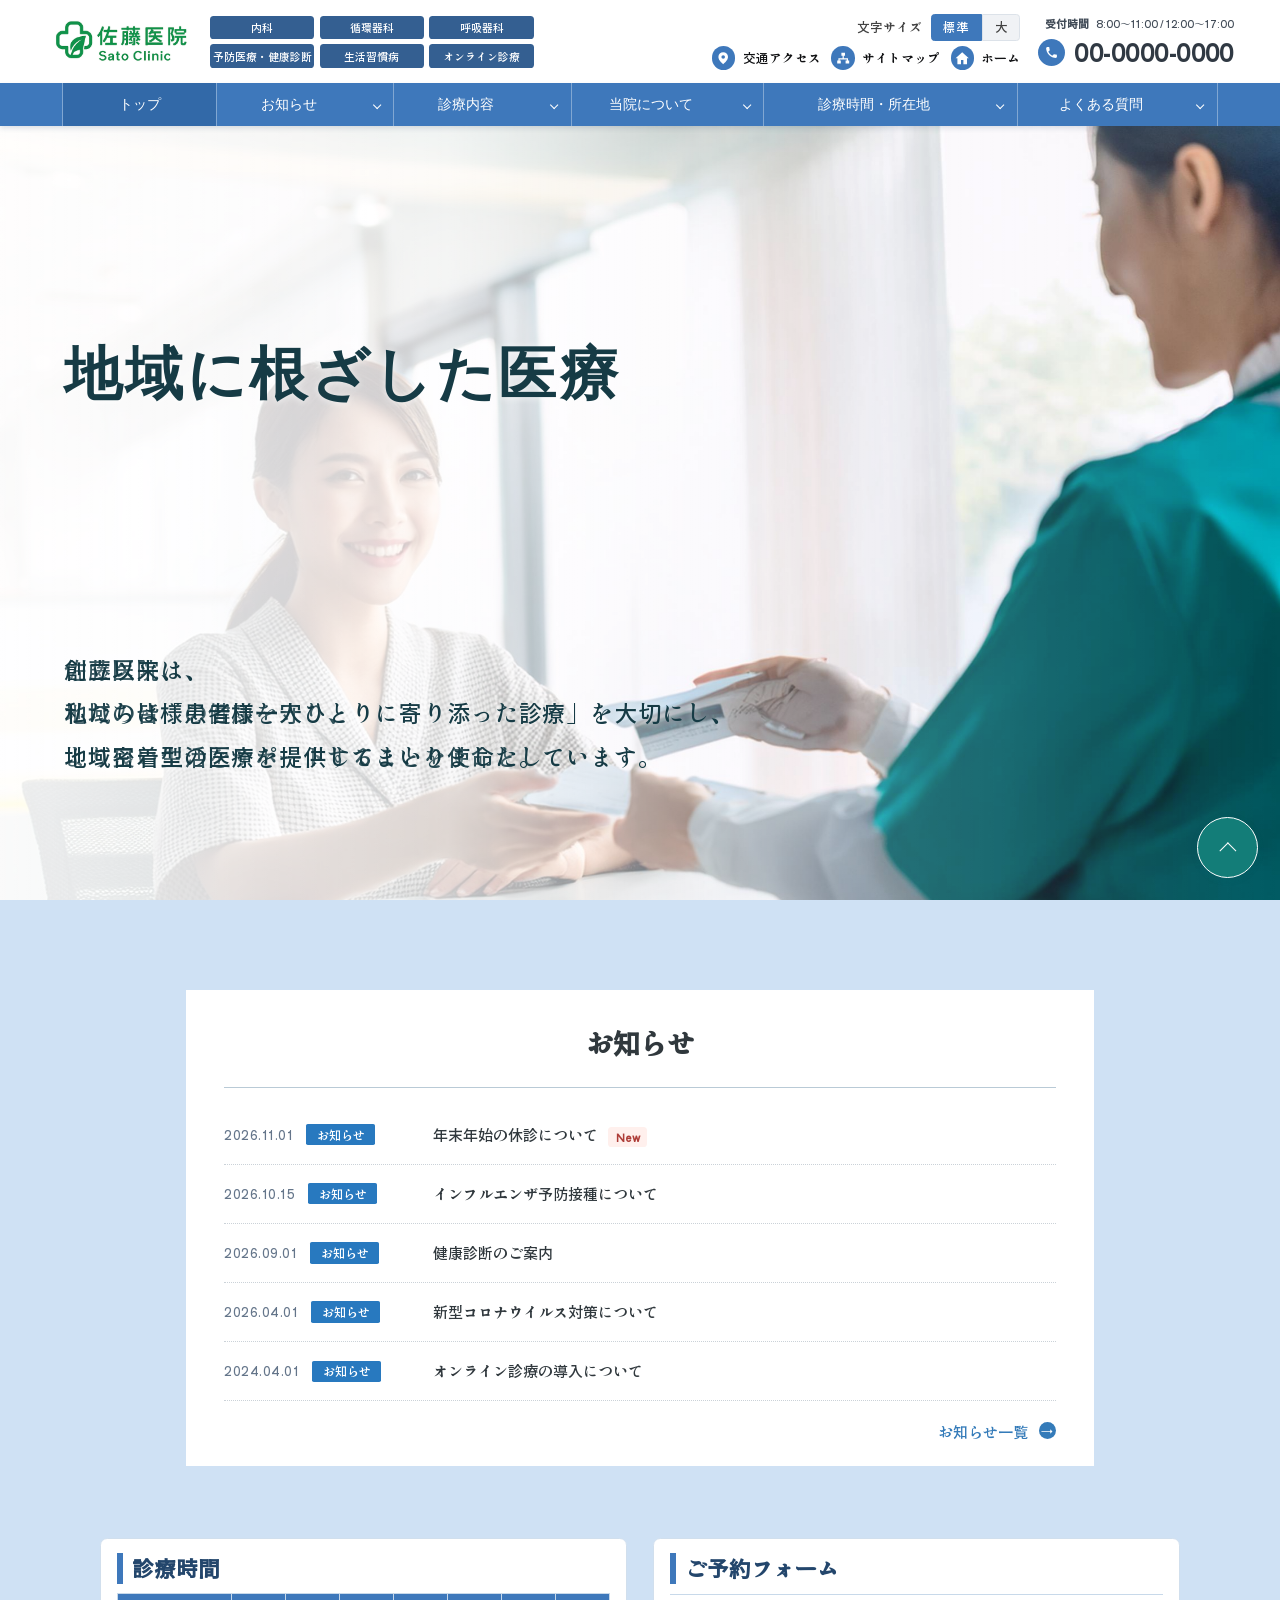
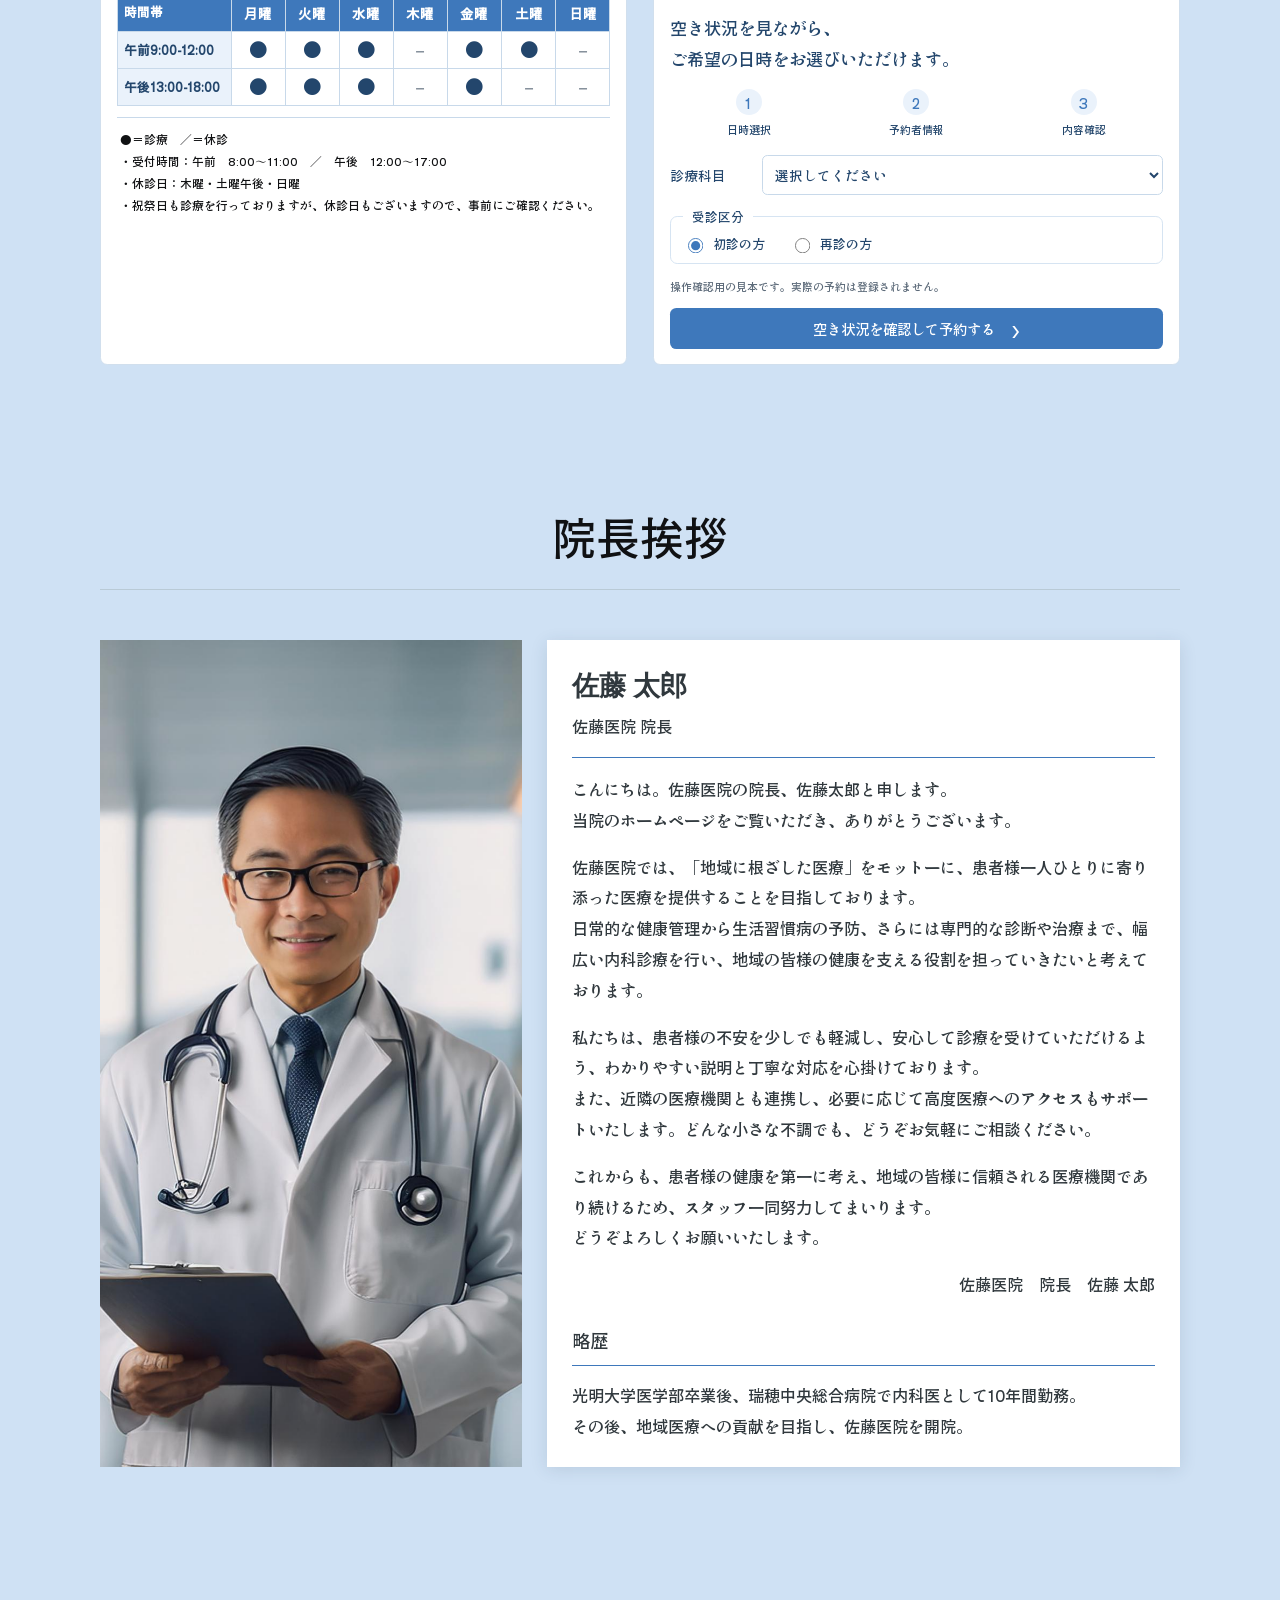
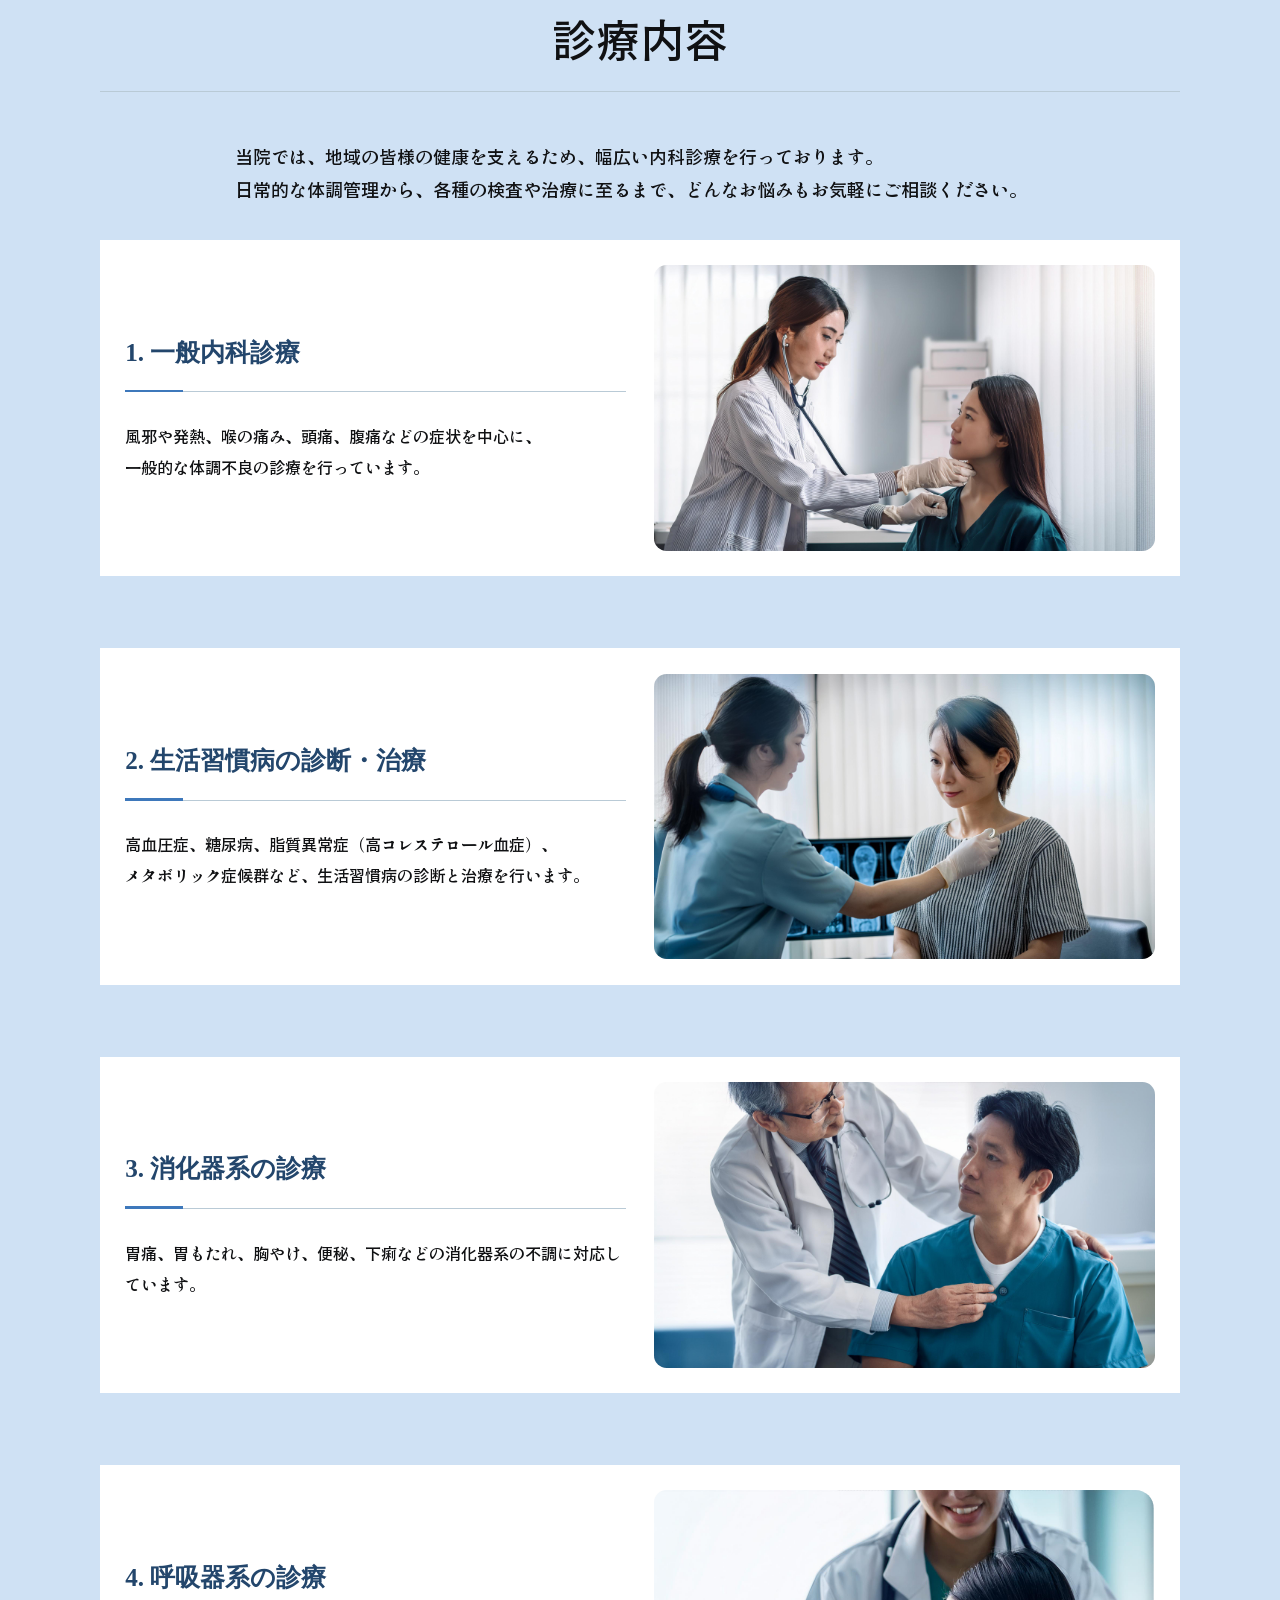
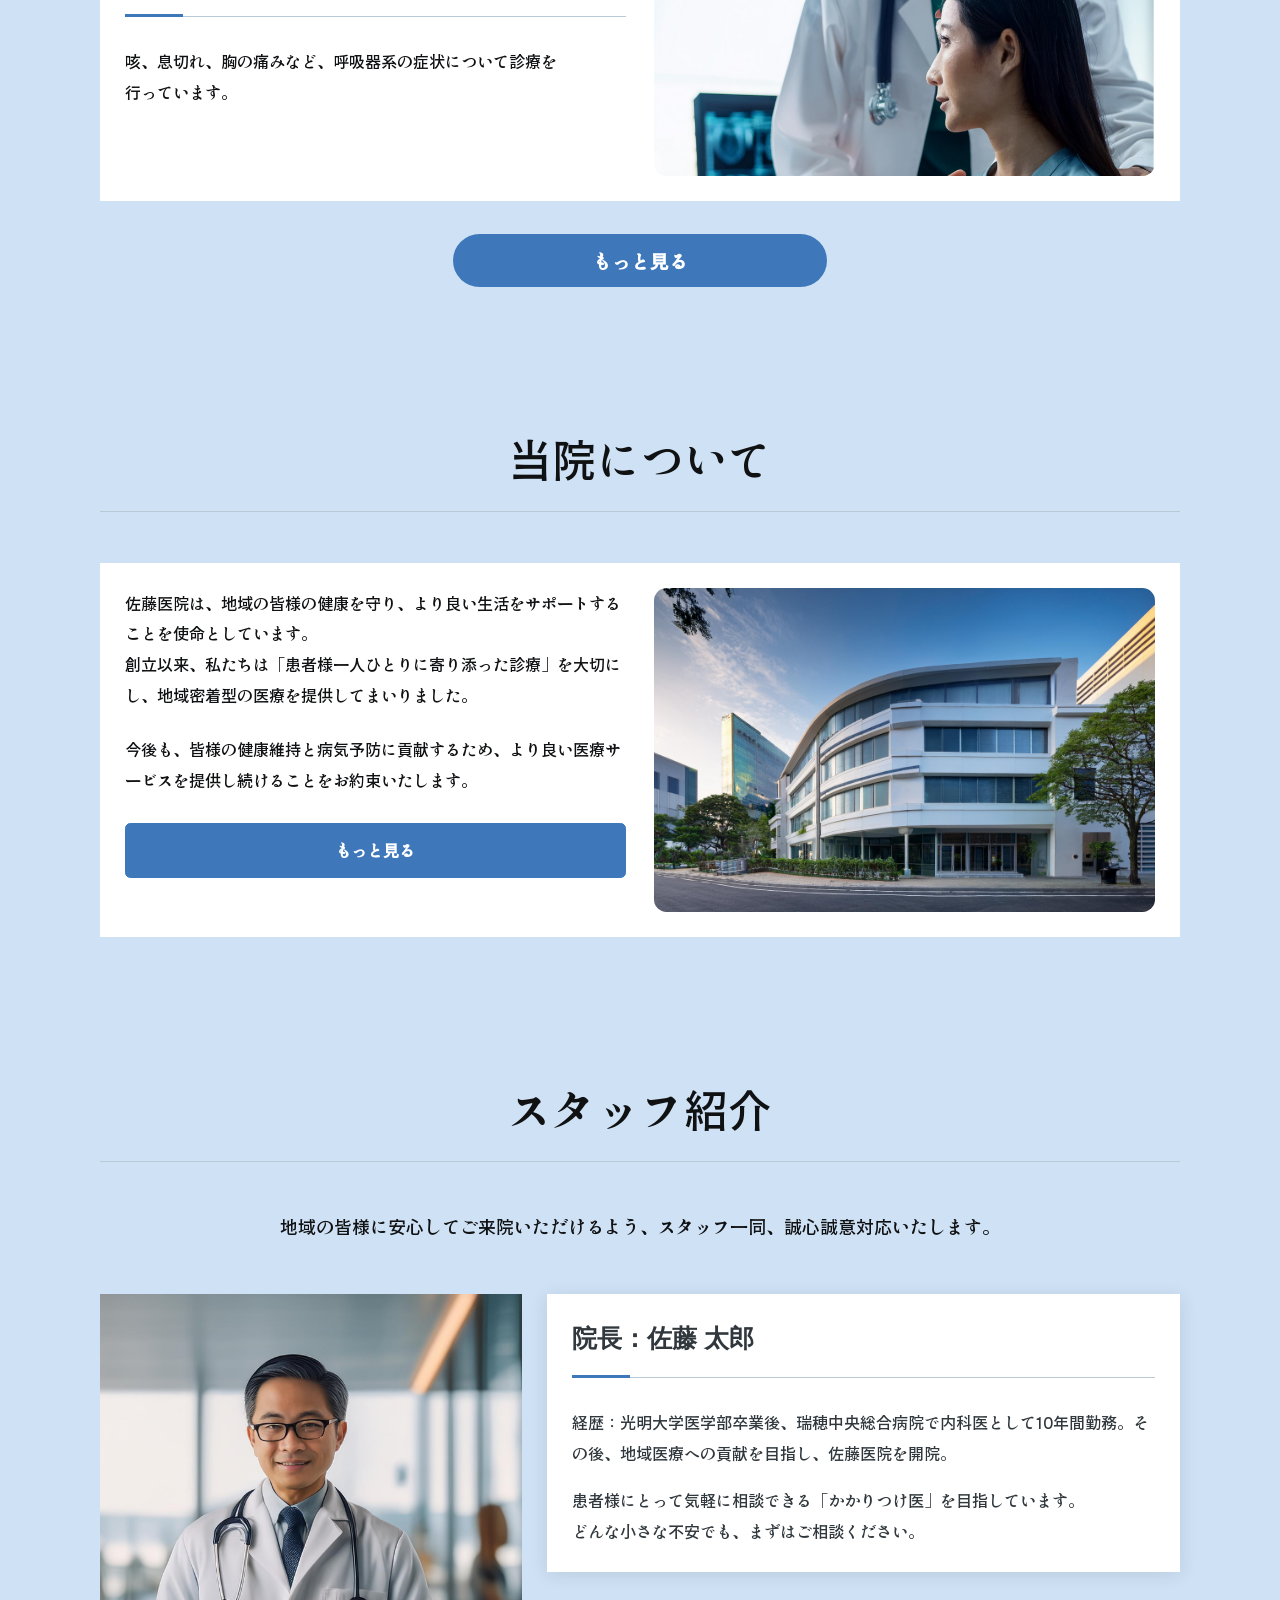
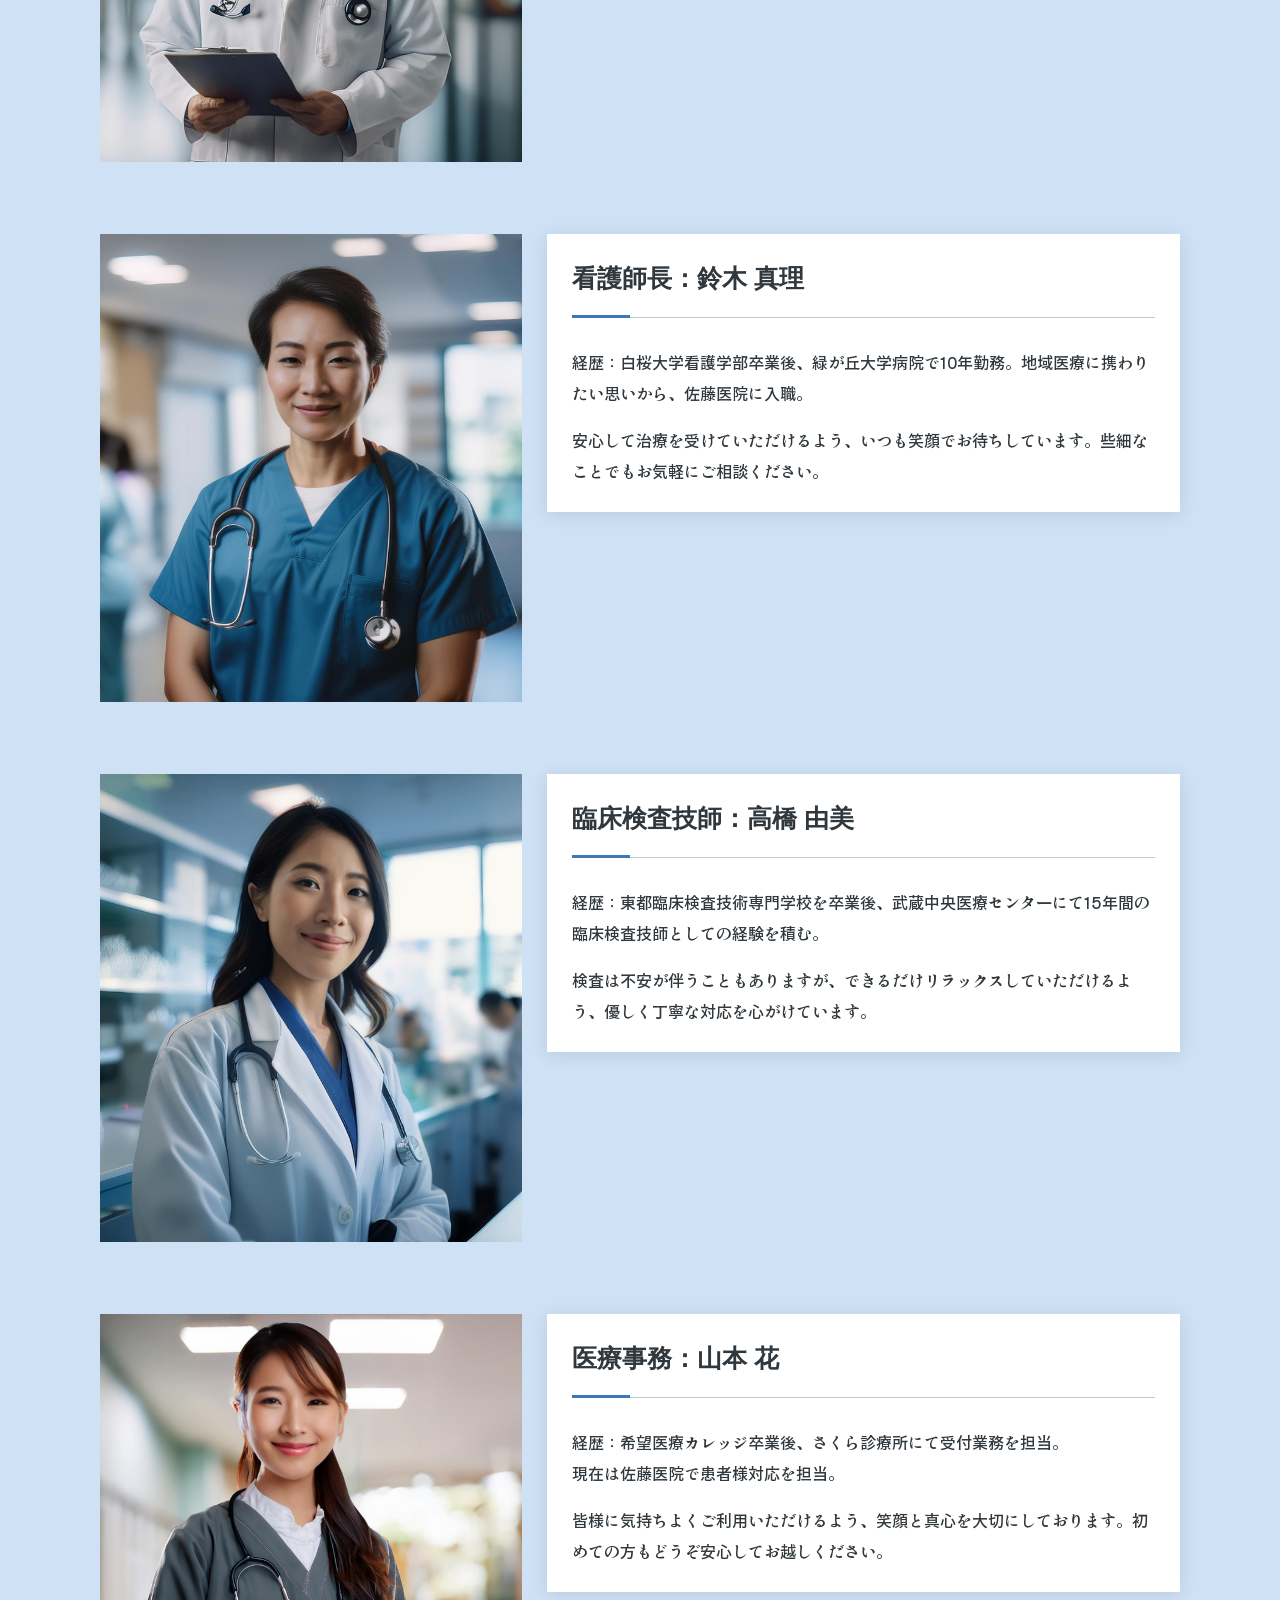
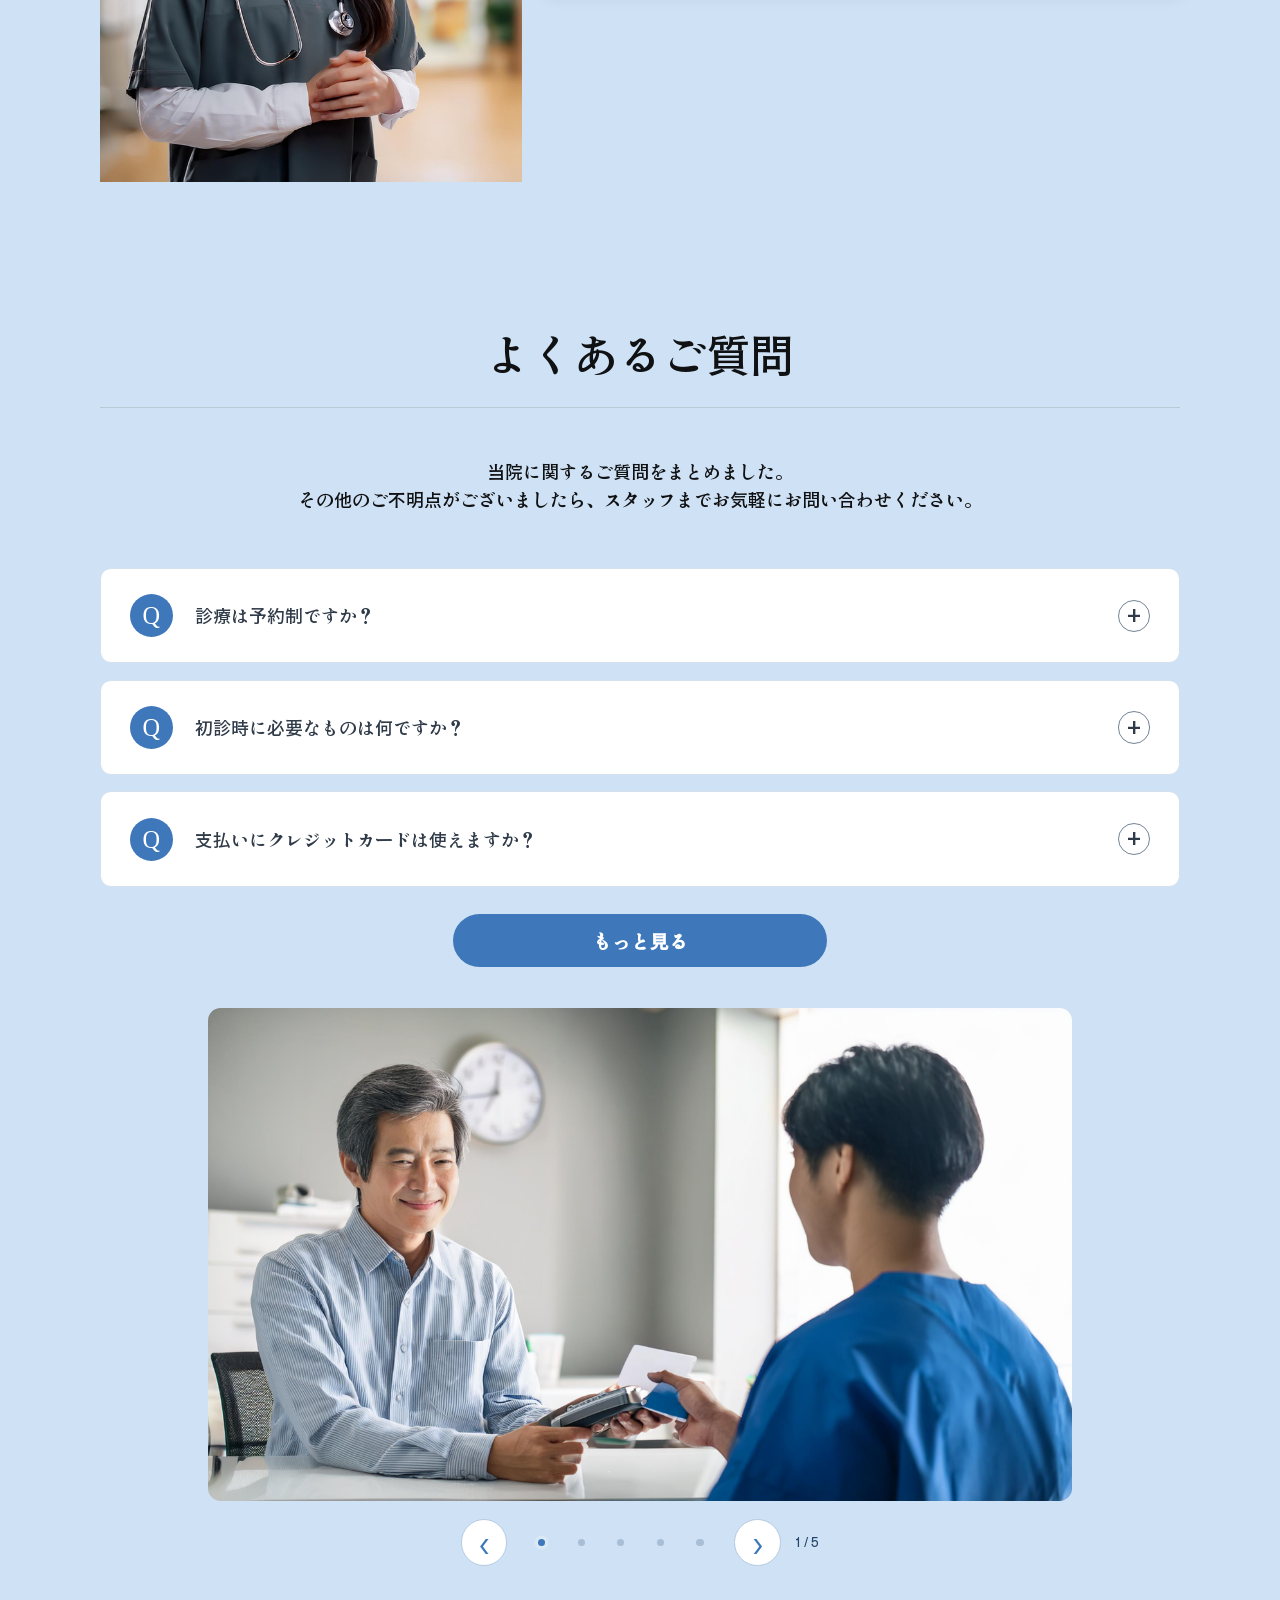
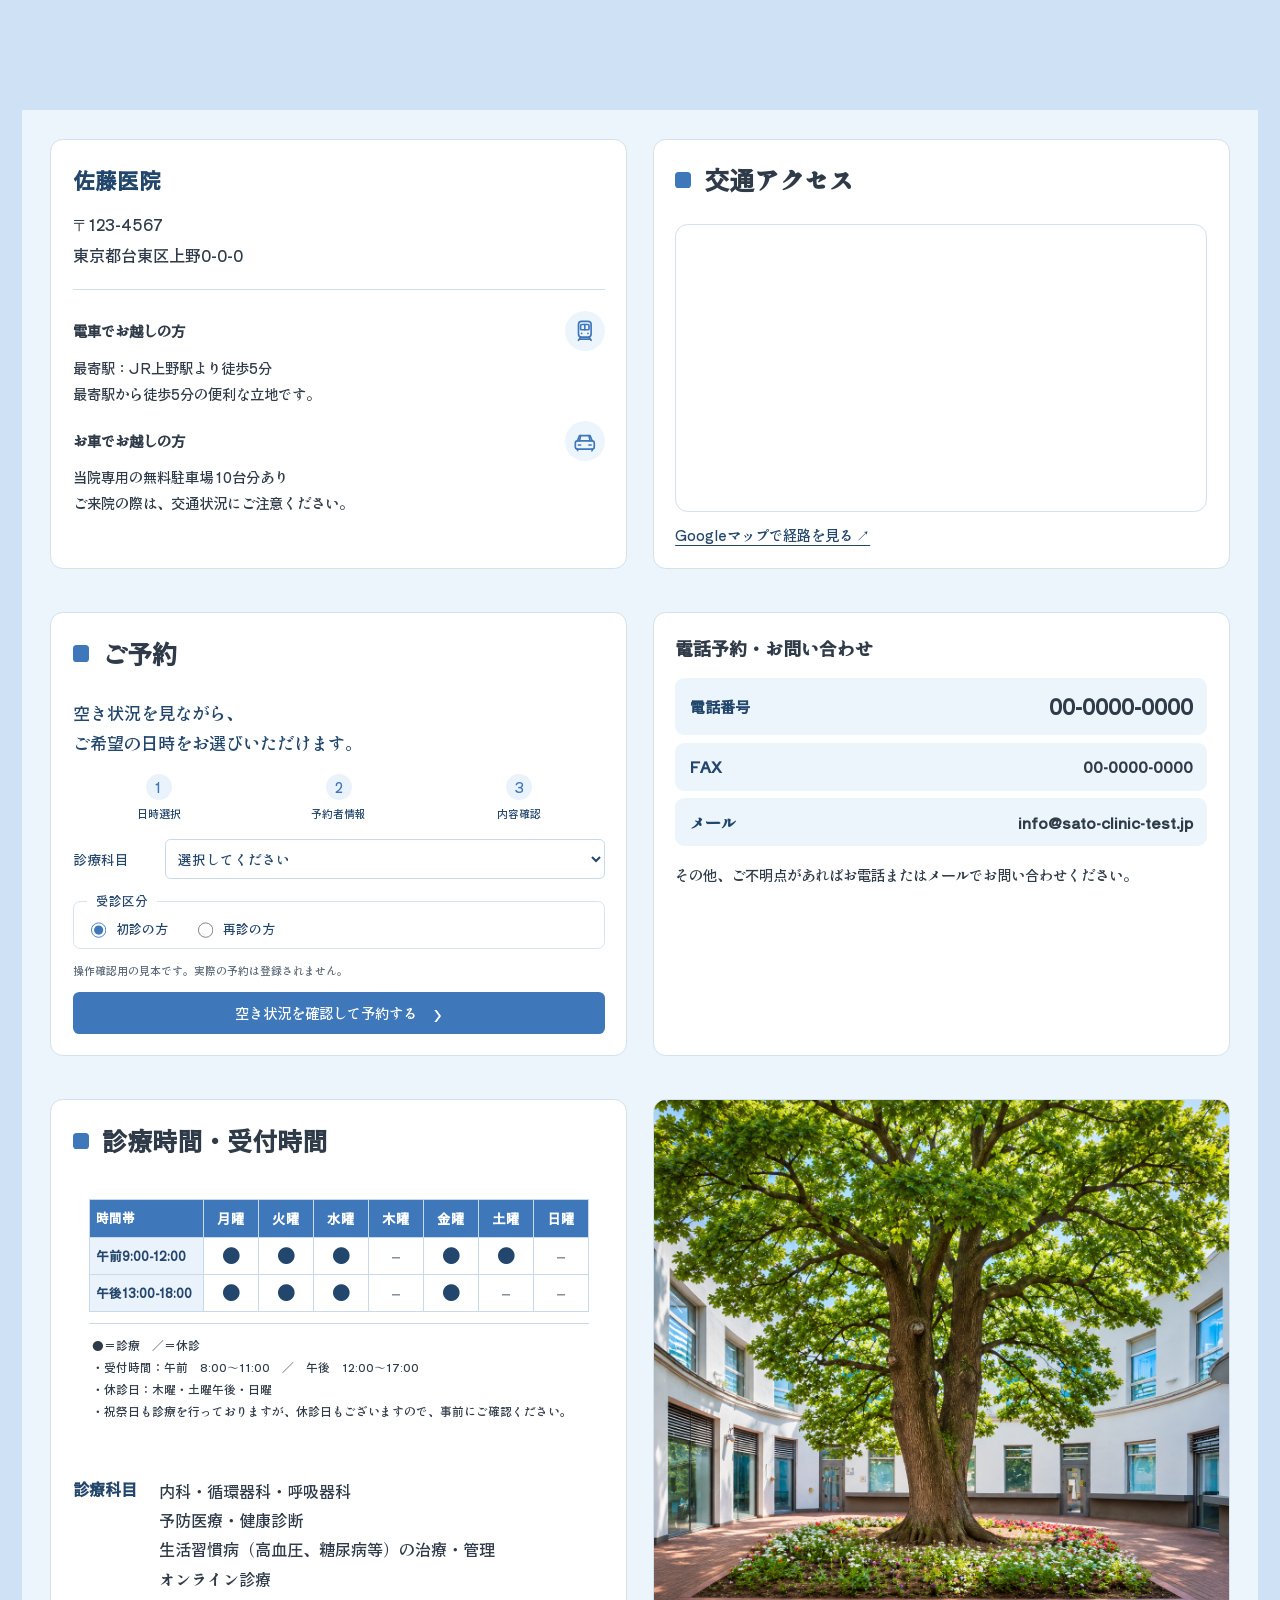
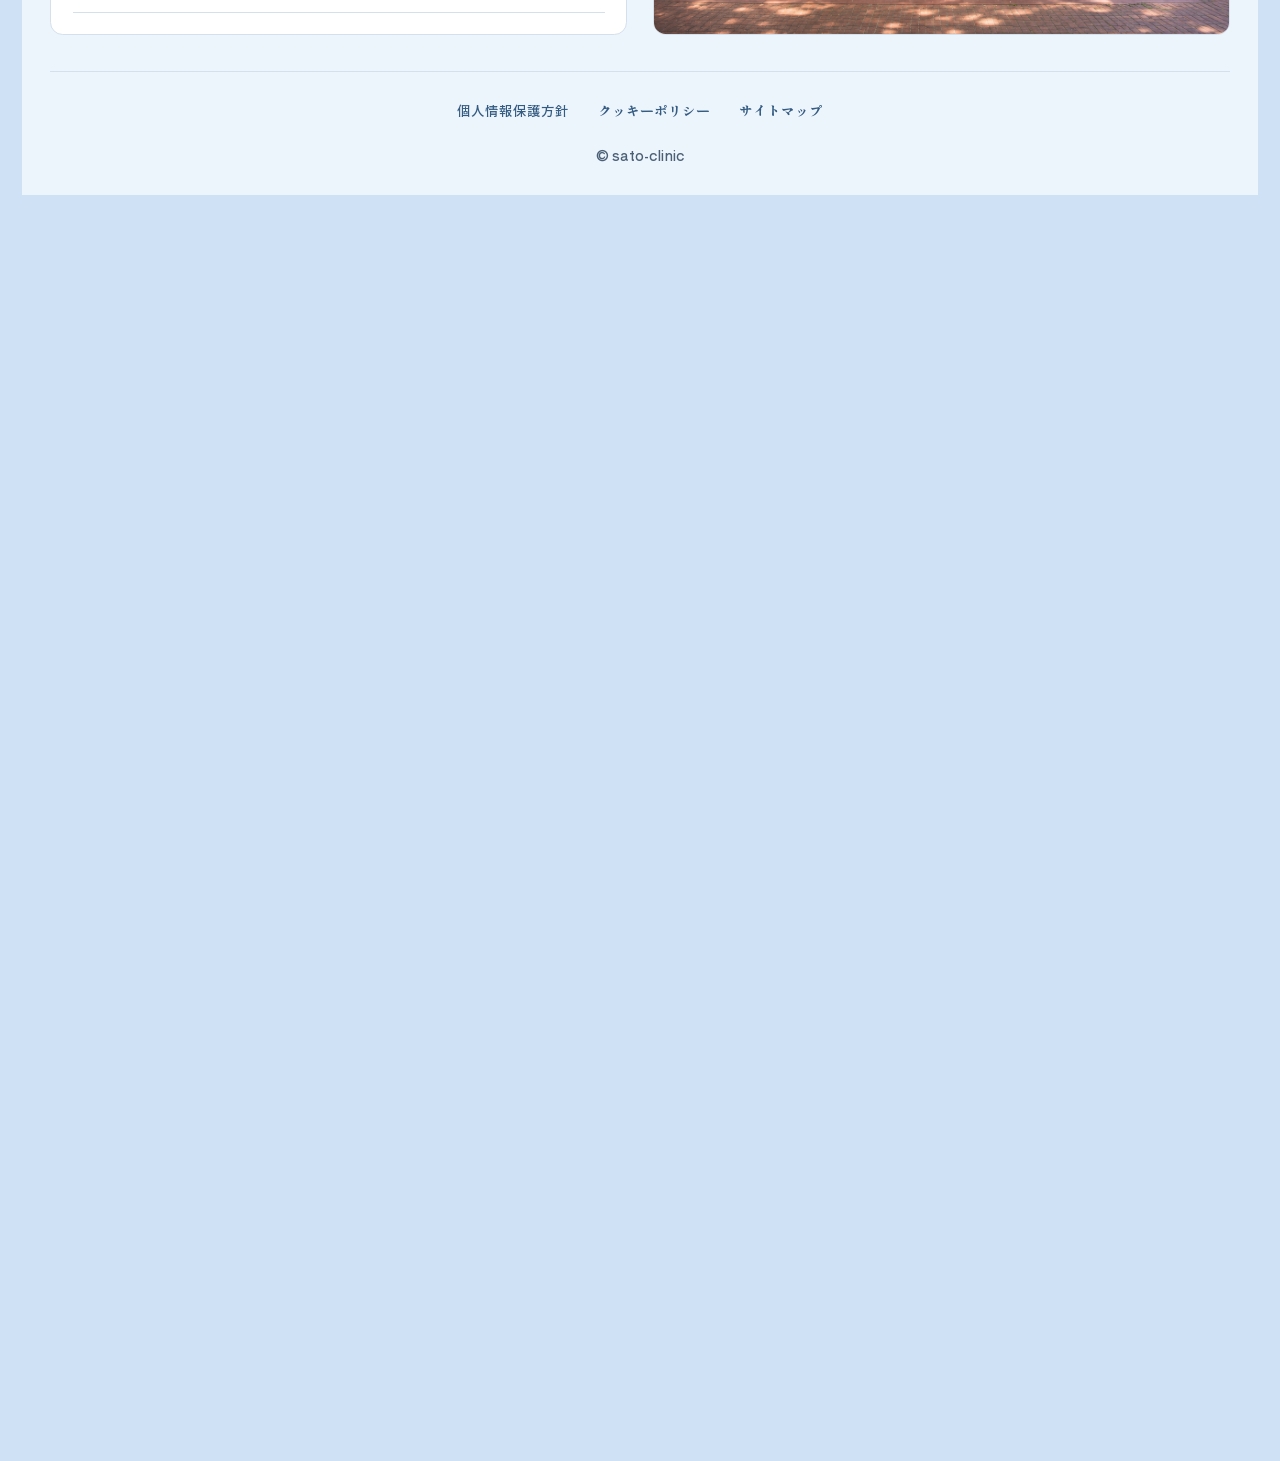
==== commit 2e9d9b90: "１１１６、2回目" ====
--- a/index.html
+++ b/index.html
@@ -1,10 +1,10 @@
 <!doctype html>
-<html lang="ja"><head><meta charset="utf-8"><meta name="viewport" content="width=device-width, initial-scale=1"><meta name="description" content="佐藤医院のトップページ。地域に根ざした医療を目指します。"><title>トップページ | 佐藤医院</title><link rel="stylesheet" href="./css/style.css"><link rel="stylesheet" href="./css/booking.css"><script src="./js/header.js" defer></script><script src="./js/reservation-booking.js" defer></script><script src="./js/news-reveal.js" defer></script></head>
+<html lang="ja"><head><meta charset="utf-8"><meta name="viewport" content="width=device-width, initial-scale=1"><meta name="description" content="佐藤医院のトップページ。地域に根ざした医療を目指します。"><title>トップページ | 佐藤医院</title><link rel="stylesheet" href="./css/style.css"><link rel="stylesheet" href="./css/booking.css"><script src="./js/header.js" defer></script><script src="./js/reservation-booking.js" defer></script><script src="./js/news-reveal.js" defer></script><script src="./js/split-reveal-slider.js" defer></script></head>
 <body class="page-home"><header class="site-header" id="top">
    <div class="site-top">
   <div class="site-brand">
     <a class="site-logo" href="index.html" aria-label="佐藤医院 トップページ"><img class="" src="./img/Logo/logo.png" alt="佐藤医院 Sato Clinic ロゴ" loading="eager"></a>
-    <ul class="department-badges" aria-label="診療科目"><li>内科</li><li>循環器科</li><li>呼吸器科</li><li>予防医療・健康診断</li><li>生活習慣病</li></ul>
+    <ul class="department-badges" aria-label="診療科目"><li>内科</li><li>循環器科</li><li>呼吸器科</li><li>予防医療・健康診断</li><li>生活習慣病</li><li>オンライン診療</li></ul>
   </div>
   <div class="header-utilities">
     <div class="text-size-control" role="group" aria-label="文字サイズの変更">
@@ -13,13 +13,18 @@
     </div>
     <nav class="utility-nav" aria-label="便利なリンク">
       <a href="hours.html"><span class="utility-icon"><svg viewBox="0 0 24 24" aria-hidden="true"><path d="M12 2a8 8 0 0 0-8 8c0 6 8 12 8 12s8-6 8-12a8 8 0 0 0-8-8zm0 11a3 3 0 1 1 0-6 3 3 0 0 1 0 6z"/></svg></span>交通アクセス</a>
-      <a href="faq.html"><span class="utility-icon utility-icon-question" aria-hidden="true">?</span>よくあるご質問</a>
+      <a href="sitemap.html"><span class="utility-icon utility-icon-sitemap" aria-hidden="true"><svg viewBox="0 0 24 24"><path d="M9 3h6v5H9zM2 16h6v5H2zM16 16h6v5h-6zM11 8h2v4h7v4h-2v-2H6v2H4v-4h7z"/></svg></span>サイトマップ</a>
       <a href="index.html"><span class="utility-icon"><svg viewBox="0 0 24 24" aria-hidden="true"><path d="m12 2 11 10h-3v10h-6v-7h-4v7H4V12H1z"/></svg></span>ホーム</a>
     </nav>
   </div>
 <div class="header-contact"><p class="header-reception"><span>受付時間</span><span>8:00〜11:00 / 12:00〜17:00</span></p><a class="site-phone" href="tel:0000000000" aria-label="電話番号 00-0000-0000"><svg viewBox="0 0 24 24" aria-hidden="true"><path d="M6.6 10.8a15.5 15.5 0 0 0 6.6 6.6l2.2-2.2a1 1 0 0 1 1-.24c1.1.37 2.3.56 3.6.56a1 1 0 0 1 1 1V20a1 1 0 0 1-1 1C10.6 21 3 13.4 3 4a1 1 0 0 1 1-1h3.5a1 1 0 0 1 1 1c0 1.3.2 2.5.56 3.6a1 1 0 0 1-.24 1z"/></svg><span>00-0000-0000</span></a></div>
 </div>
-<nav class="global-nav" aria-label="グローバルナビゲーション"><a href="index.html" aria-current="page">トップ</a><a href="news.html">お知らせ</a><a href="medical.html">診療内容</a><a href="about.html">当院について</a><a href="hours.html">診療時間・所在地</a><a href="faq.html">よくある質問</a></nav>
+<nav class="global-nav" aria-label="グローバルナビゲーション"><div class="nav-item"><div class="nav-parent"><a href="index.html" aria-current="page" id="nav-parent-0">トップ</a></div></div>
+<div class="nav-item has-submenu"><div class="nav-parent"><a href="news.html" id="nav-parent-1">お知らせ</a><button class="nav-toggle" type="button" aria-expanded="false" aria-controls="mega-menu-1" aria-label="お知らせの詳細メニューを開く"><span aria-hidden="true"></span></button></div><section class="mega-panel" id="mega-menu-1" aria-labelledby="nav-parent-1" aria-hidden="true" inert><div class="mega-inner"><a class="mega-overview" href="news.html">お知らせ<span>一覧を見る</span><span class="mega-overview-arrow" aria-hidden="true">›</span></a><ul class="mega-links"><li><a href="news.html#news-1"><span class="mega-link-arrow" aria-hidden="true">›</span><span>インフルエンザ予防接種について</span></a></li><li><a href="news.html#news-2"><span class="mega-link-arrow" aria-hidden="true">›</span><span>年末年始の休診について</span></a></li><li><a href="news.html#news-3"><span class="mega-link-arrow" aria-hidden="true">›</span><span>健康診断のご案内</span></a></li><li><a href="news.html#news-4"><span class="mega-link-arrow" aria-hidden="true">›</span><span>新型コロナウイルス対策について</span></a></li><li><a href="news.html#news-5"><span class="mega-link-arrow" aria-hidden="true">›</span><span>オンライン診療の導入について</span></a></li></ul></div></section></div>
+<div class="nav-item has-submenu"><div class="nav-parent"><a href="medical.html" id="nav-parent-2">診療内容</a><button class="nav-toggle" type="button" aria-expanded="false" aria-controls="mega-menu-2" aria-label="診療内容の詳細メニューを開く"><span aria-hidden="true"></span></button></div><section class="mega-panel" id="mega-menu-2" aria-labelledby="nav-parent-2" aria-hidden="true" inert><div class="mega-inner"><a class="mega-overview" href="medical.html">診療内容<span>一覧を見る</span><span class="mega-overview-arrow" aria-hidden="true">›</span></a><ul class="mega-links"><li><a href="medical.html#medical-general"><span class="mega-link-arrow" aria-hidden="true">›</span><span>一般内科診療</span></a></li><li><a href="medical.html#medical-lifestyle"><span class="mega-link-arrow" aria-hidden="true">›</span><span>生活習慣病の診断・治療</span></a></li><li><a href="medical.html#medical-digestive"><span class="mega-link-arrow" aria-hidden="true">›</span><span>消化器系の診療</span></a></li><li><a href="medical.html#medical-respiratory"><span class="mega-link-arrow" aria-hidden="true">›</span><span>呼吸器系の診療</span></a></li><li><a href="medical.html#medical-checkups"><span class="mega-link-arrow" aria-hidden="true">›</span><span>健康診断・各種検査</span></a></li><li><a href="medical.html#medical-vaccination"><span class="mega-link-arrow" aria-hidden="true">›</span><span>予防接種</span></a></li><li><a href="medical.html#medical-smoking"><span class="mega-link-arrow" aria-hidden="true">›</span><span>禁煙外来</span></a></li><li><a href="medical.html#medical-online"><span class="mega-link-arrow" aria-hidden="true">›</span><span>オンライン診療</span></a></li><li><a href="medical.html#medical-gallery"><span class="mega-link-arrow" aria-hidden="true">›</span><span>診療風景</span></a></li></ul></div></section></div>
+<div class="nav-item has-submenu"><div class="nav-parent"><a href="about.html" id="nav-parent-3">当院について</a><button class="nav-toggle" type="button" aria-expanded="false" aria-controls="mega-menu-3" aria-label="当院についての詳細メニューを開く"><span aria-hidden="true"></span></button></div><section class="mega-panel" id="mega-menu-3" aria-labelledby="nav-parent-3" aria-hidden="true" inert><div class="mega-inner"><a class="mega-overview" href="about.html">当院について<span>一覧を見る</span><span class="mega-overview-arrow" aria-hidden="true">›</span></a><ul class="mega-links"><li><a href="about.html#about-introduction"><span class="mega-link-arrow" aria-hidden="true">›</span><span>佐藤医院とは</span></a></li><li><a href="about.html#about-policy"><span class="mega-link-arrow" aria-hidden="true">›</span><span>診療方針</span></a></li><li><a href="about.html#about-community"><span class="mega-link-arrow" aria-hidden="true">›</span><span>地域に根ざした医療</span></a></li><li><a href="about.html#about-family"><span class="mega-link-arrow" aria-hidden="true">›</span><span>ご家族全員をサポート</span></a></li><li><a href="about.html#about-equipment"><span class="mega-link-arrow" aria-hidden="true">›</span><span>医療設備とチーム医療</span></a></li><li><a href="about.html#about-philosophy"><span class="mega-link-arrow" aria-hidden="true">›</span><span>医院の理念・方針</span></a></li><li><a href="about.html#about-future"><span class="mega-link-arrow" aria-hidden="true">›</span><span>患者様とともに歩む未来</span></a></li><li><a href="about.html#about-interior"><span class="mega-link-arrow" aria-hidden="true">›</span><span>院内の様子</span></a></li><li><a href="about.html#about-staff"><span class="mega-link-arrow" aria-hidden="true">›</span><span>スタッフ紹介</span></a></li><li><a href="about.html#about-director"><span class="mega-link-arrow" aria-hidden="true">›</span><span>院長紹介</span></a></li></ul></div></section></div>
+<div class="nav-item has-submenu"><div class="nav-parent"><a href="hours.html" id="nav-parent-4">診療時間・所在地</a><button class="nav-toggle" type="button" aria-expanded="false" aria-controls="mega-menu-4" aria-label="診療時間・所在地の詳細メニューを開く"><span aria-hidden="true"></span></button></div><section class="mega-panel" id="mega-menu-4" aria-labelledby="nav-parent-4" aria-hidden="true" inert><div class="mega-inner"><a class="mega-overview" href="hours.html">診療時間・所在地<span>一覧を見る</span><span class="mega-overview-arrow" aria-hidden="true">›</span></a><ul class="mega-links"><li><a href="hours.html#hours-reservation"><span class="mega-link-arrow" aria-hidden="true">›</span><span>ご予約</span></a></li><li><a href="hours.html#hours-schedule"><span class="mega-link-arrow" aria-hidden="true">›</span><span>診療時間・受付時間</span></a></li><li><a href="hours.html#hours-access"><span class="mega-link-arrow" aria-hidden="true">›</span><span>交通アクセス</span></a></li><li><a href="hours.html#hours-directions"><span class="mega-link-arrow" aria-hidden="true">›</span><span>電車・お車でお越しの方</span></a></li><li><a href="hours.html#hours-contact"><span class="mega-link-arrow" aria-hidden="true">›</span><span>電話予約・お問い合わせ</span></a></li></ul></div></section></div>
+<div class="nav-item has-submenu"><div class="nav-parent"><a href="faq.html" id="nav-parent-5">よくある質問</a><button class="nav-toggle" type="button" aria-expanded="false" aria-controls="mega-menu-5" aria-label="よくある質問の詳細メニューを開く"><span aria-hidden="true"></span></button></div><section class="mega-panel" id="mega-menu-5" aria-labelledby="nav-parent-5" aria-hidden="true" inert><div class="mega-inner"><a class="mega-overview" href="faq.html">よくある質問<span>一覧を見る</span><span class="mega-overview-arrow" aria-hidden="true">›</span></a><ul class="mega-links"><li><a href="faq.html#faq-consultation"><span class="mega-link-arrow" aria-hidden="true">›</span><span>診療について</span></a></li><li><a href="faq.html#faq-checkups"><span class="mega-link-arrow" aria-hidden="true">›</span><span>予防接種・健康診断について</span></a></li><li><a href="faq.html#faq-payment"><span class="mega-link-arrow" aria-hidden="true">›</span><span>お支払いについて</span></a></li><li><a href="faq.html#faq-other"><span class="mega-link-arrow" aria-hidden="true">›</span><span>その他</span></a></li></ul></div></section></div></nav>
  </header><main class="page-main">
  <section class="hero" aria-label="医療スタッフ・患者・施設のスライドショー" aria-roledescription="カルーセル">
    <div class="hero-slides">
@@ -45,27 +50,27 @@
  </section>
  <script src="./js/hero-slideshow.js" defer></script>
  <section class="home-overview" aria-label="お知らせと診療時間">
- <section class="home-news" aria-labelledby="home-news-title"><h2 id="home-news-title">お知らせ</h2>
+ <section class="home-news" aria-labelledby="home-news-title"><h2 id="home-news-title" class="section-rule">お知らせ</h2>
 <ul>
-<li><a class="news-row" href="news.html#news-1"><span class="news-category">お知らせ</span><span>インフルエンザ予防接種について</span></a></li>
-<li><a class="news-row" href="news.html#news-2"><span class="news-category">お知らせ</span><span>年末年始の休診について</span></a></li>
-<li><a class="news-row" href="news.html#news-3"><span class="news-category">お知らせ</span><span>健康診断のご案内</span></a></li>
-<li><a class="news-row" href="news.html#news-4"><span class="news-category">お知らせ</span><span>新型コロナウイルス対策について</span></a></li>
-<li><a class="news-row" href="news.html#news-5"><span class="news-category">お知らせ</span><span>オンライン診療の導入について</span></a></li>
+<li><a class="news-row" href="news.html#news-2"><span class="news-meta"><time class="news-row-date" datetime="2026-11-01">2026.11.01</time><span class="news-category">お知らせ</span></span><span class="news-row-title">年末年始の休診について<span class="news-new" aria-label="最新のお知らせ">New</span></span></a></li>
+<li><a class="news-row" href="news.html#news-1"><span class="news-meta"><time class="news-row-date" datetime="2026-10-15">2026.10.15</time><span class="news-category">お知らせ</span></span><span class="news-row-title">インフルエンザ予防接種について</span></a></li>
+<li><a class="news-row" href="news.html#news-3"><span class="news-meta"><time class="news-row-date" datetime="2026-09-01">2026.09.01</time><span class="news-category">お知らせ</span></span><span class="news-row-title">健康診断のご案内</span></a></li>
+<li><a class="news-row" href="news.html#news-4"><span class="news-meta"><time class="news-row-date" datetime="2026-04-01">2026.04.01</time><span class="news-category">お知らせ</span></span><span class="news-row-title">新型コロナウイルス対策について</span></a></li>
+<li><a class="news-row" href="news.html#news-5"><span class="news-meta"><time class="news-row-date" datetime="2024-04-01">2024.04.01</time><span class="news-category">お知らせ</span></span><span class="news-row-title">オンライン診療の導入について</span></a></li>
 </ul><a class="news-list-link" href="news.html">お知らせ一覧<span class="news-list-arrow" aria-hidden="true">→</span></a></section>
  <div class="home-services"><div class="schedule-panel" aria-label="診療時間表"><div class="schedule-inner"><h3>診療時間</h3>
 <div class="schedule-table-scroll" role="region" aria-label="診療時間表" tabindex="0"><table class="hours-table"><thead><tr><th scope="col">時間帯</th><th scope="col">月曜</th><th scope="col">火曜</th><th scope="col">水曜</th><th scope="col">木曜</th><th scope="col">金曜</th><th scope="col">土曜</th><th scope="col">日曜</th></tr></thead>
 <tbody><tr><td><span class="hours-period">午前</span><span class="hours-time">9:00-12:00</span></td><td>●</td><td>●</td><td>●</td><td class="dash">－</td><td>●</td><td>●</td><td class="dash">－</td></tr><tr><td><span class="hours-period">午後</span><span class="hours-time">13:00-18:00</span></td><td>●</td><td>●</td><td>●</td><td class="dash">－</td><td>●</td><td class="dash">－</td><td class="dash">－</td></tr></tbody></table></div>
-<div class="schedule-note"><p>●＝診療　／＝休診</p><p>・受付時間：午前　8:00〜11:00　／　午後　12:00〜17:00</p><p>・休診日：木曜・土曜午後・日曜</p><p>・祝祭日も診療を行っておりますが、休診日もございますので、事前にご確認ください。</p></div></div></div><form class="reservation-preview" aria-label="ご予約フォーム"><div class="reservation-head"><strong>ご予約フォーム</strong></div><p class="booking-launch-lead">空き状況を見ながら、<br>ご希望の日時をお選びいただけます。</p><ol class="booking-launch-steps" aria-label="ご予約の流れ"><li><b>1</b>日時選択</li><li><b>2</b>予約者情報</li><li><b>3</b>内容確認</li></ol><label class="booking-launch-field"><span>診療科目</span><select name="department" aria-label="診療科目" required><option value="">選択してください</option><option>内科</option><option>循環器科</option><option>呼吸器科</option><option>予防医療・健康診断</option><option>生活習慣病</option></select></label><fieldset class="booking-visit booking-launch-visit"><legend>受診区分</legend><label><input type="radio" name="visit" value="初診" checked> 初診の方</label><label><input type="radio" name="visit" value="再診"> 再診の方</label></fieldset><p class="booking-launch-note">操作確認用の見本です。実際の予約は登録されません。</p><button class="reservation-preview-button" type="submit">空き状況を確認して予約する <span aria-hidden="true">›</span></button></form></div>
+<div class="schedule-note"><p>●＝診療　／＝休診</p><p>・受付時間：午前　8:00〜11:00　／　午後　12:00〜17:00</p><p>・休診日：木曜・土曜午後・日曜</p><p>・祝祭日も診療を行っておりますが、休診日もございますので、事前にご確認ください。</p></div></div></div><form class="reservation-preview" aria-label="ご予約フォーム"><div class="reservation-head"><strong>ご予約フォーム</strong></div><p class="booking-launch-lead">空き状況を見ながら、<br>ご希望の日時をお選びいただけます。</p><ol class="booking-launch-steps" aria-label="ご予約の流れ"><li><b>1</b>日時選択</li><li><b>2</b>予約者情報</li><li><b>3</b>内容確認</li></ol><label class="booking-launch-field"><span>診療科目</span><select name="department" aria-label="診療科目" required><option value="">選択してください</option><option>内科</option><option>循環器科</option><option>呼吸器科</option><option>予防医療・健康診断</option><option>生活習慣病</option><option>オンライン診療</option></select></label><fieldset class="booking-visit booking-launch-visit"><legend>受診区分</legend><label><input type="radio" name="visit" value="初診" checked> 初診の方</label><label><input type="radio" name="visit" value="再診"> 再診の方</label></fieldset><p class="booking-launch-note">操作確認用の見本です。実際の予約は登録されません。</p><button class="reservation-preview-button" type="submit">空き状況を確認して予約する <span aria-hidden="true">›</span></button></form></div>
  </section>
  <section class="home-stack home-greeting" aria-labelledby="director-greeting-title">
-  <h2 id="director-greeting-title">院長挨拶</h2>
+  <h2 id="director-greeting-title" class="section-rule">院長挨拶</h2>
   <div class="director-profile">
     <div class="director-photo-wrap"><img class="director-photo" src="./img/Doctor_Image/sato_taro.jpg" alt="院長 佐藤太郎" loading="lazy"></div>
     <div class="director-details">
       <h3>佐藤 太郎</h3>
       <p class="director-role">佐藤医院 院長</p>
-      
+
  <p>こんにちは。佐藤医院の院長、佐藤太郎と申します。<br>当院のホームページをご覧いただき、ありがとうございます。</p>
  <p>佐藤医院では、「地域に根ざした医療」をモットーに、患者様一人ひとりに寄り添った医療を提供することを目指しております。<br>日常的な健康管理から生活習慣病の予防、さらには専門的な診断や治療まで、幅広い内科診療を行い、地域の皆様の健康を支える役割を担っていきたいと考えております。</p>
  <p>私たちは、患者様の不安を少しでも軽減し、安心して診療を受けていただけるよう、わかりやすい説明と丁寧な対応を心掛けております。<br>また、近隣の医療機関とも連携し、必要に応じて高度医療へのアクセスもサポートいたします。どんな小さな不調でも、どうぞお気軽にご相談ください。</p>
@@ -76,34 +81,38 @@
   </div>
 </section>
 
- <section class="home-stack home-medical"><h2>診療内容</h2><p>当院では、地域の皆様の健康を支えるため、幅広い内科診療を行っております。</p><p>日常的な体調管理から、各種の検査や治療に至るまで、どんなお悩みもお気軽にご相談ください。</p><article class="medical-entry"><div class="medical-entry-text"><h3>1. 一般内科診療</h3><p>風邪や発熱、喉の痛み、頭痛、腹痛などの症状を中心に、<br>一般的な体調不良の診療を行っています。</p></div><img class="medical-entry-photo" src="./img/Patient_Image/patient_3.jpg" alt="医師が女性患者の喉の状態を診察する様子" loading="lazy"></article><article class="medical-entry"><div class="medical-entry-text"><h3>2. 生活習慣病の診断・治療</h3><p>高血圧症、糖尿病、脂質異常症（高コレステロール血症）、<br>メタボリック症候群など、生活習慣病の診断と治療を行います。</p></div><img class="medical-entry-photo" src="./img/Patient_Image/patient_4.jpg" alt="医療スタッフが女性患者の体調を確認する様子" loading="lazy"></article><article class="medical-entry"><div class="medical-entry-text"><h3>3. 消化器系の診療</h3><p>胃痛、胃もたれ、胸やけ、便秘、下痢などの消化器系の不調に対応しています。</p></div><img class="medical-entry-photo" src="./img/Patient_Image/patient_6.jpg" alt="医師が男性患者の体調を確認する様子" loading="lazy"></article><article class="medical-entry"><div class="medical-entry-text"><h3>4. 呼吸器系の診療</h3><p>咳、息切れ、胸の痛みなど、呼吸器系の症状について診療を<br>行っています。</p></div><div class="home-medical-photo-frame"><img class="medical-entry-photo medical-entry-photo--people" src="./img/Patient_Image/patient_8.jpg" alt="検査画像のある診察室で医師が患者に対応する様子" loading="lazy"></div></article><a class="more-button" href="medical.html">もっと見る</a></section>
- <section class="home-stack home-about"><h2>当院について</h2><div class="home-about-feature"><div class="home-about-text"><p>佐藤医院は、地域の皆様の健康を守り、より良い生活をサポートすることを使命としています。<br>創立以来、私たちは「患者様一人ひとりに寄り添った診療」を大切にし、地域密着型の医療を提供してまいりました。</p><a class="more-button" href="about.html">もっと見る</a></div><img class="home-about-photo" src="./img/Hospital_Exterior/hospital_1.jpg" alt="佐藤医院の外観" loading="lazy"></div></section>
- <section class="home-stack home-staff"><h2>スタッフ紹介</h2><p>地域の皆様に安心してご来院いただけるよう、スタッフ一同、誠心誠意対応いたします。</p><article class="staff-card"><img class="" src="./img/Doctor_Image/sato_taro.jpg" alt="院長：佐藤 太郎の写真" loading="lazy"><div class="staff-details"><h3>院長：佐藤 太郎</h3><p>経歴：光明大学医学部卒業後、瑞穂中央総合病院で内科医として10年間勤務。その後、地域医療への貢献を目指し、佐藤医院を開院。</p><p>患者様にとって気軽に相談できる「かかりつけ医」を目指しています。<br>どんな小さな不安でも、まずはご相談ください。</p></div></article><article class="staff-card"><img class="" src="./img/Doctor_Image/suzuki_mari.jpg" alt="看護師長：鈴木 真理の写真" loading="lazy"><div class="staff-details"><h3>看護師長：鈴木 真理</h3><p>経歴：白桜大学看護学部卒業後、緑が丘大学病院で10年勤務。地域医療に携わりたい思いから、佐藤医院に入職。</p><p>安心して治療を受けていただけるよう、いつも笑顔でお待ちしています。些細なことでもお気軽にご相談ください。</p></div></article><article class="staff-card"><img class="" src="./img/Doctor_Image/takahashi_yumi.jpg" alt="臨床検査技師：高橋 由美の写真" loading="lazy"><div class="staff-details"><h3>臨床検査技師：高橋 由美</h3><p>経歴：東都臨床検査技術専門学校を卒業後、武蔵中央医療センターにて15年間の臨床検査技師としての経験を積む。</p><p>検査は不安が伴うこともありますが、できるだけリラックスしていただけるよう、優しく丁寧な対応を心がけています。</p></div></article><article class="staff-card"><img class="" src="./img/Doctor_Image/yamamoto_hana.jpg" alt="医療事務：山本 花の写真" loading="lazy"><div class="staff-details"><h3>医療事務：山本 花</h3><p>経歴：希望医療カレッジ卒業後、さくら診療所にて受付業務を担当。<br>現在は佐藤医院で患者様対応を担当。</p><p>皆様に気持ちよくご利用いただけるよう、笑顔と真心を大切にしております。初めての方もどうぞ安心してお越しください。</p></div></article></section>
- <section class="home-stack home-faq"><h2>よくあるご質問</h2><p>当院に関するご質問をまとめました。<br>その他のご不明点がございましたら、スタッフまでお気軽にお問い合わせください。</p><a class="more-button" href="faq.html">もっと見る</a><img class="intro-photo" src="./img/Infomation_Image/information_1.jpg" alt="受付でスタッフの説明を受ける患者" loading="lazy"></section>
+ <section class="home-stack home-medical"><h2 class="section-rule">診療内容</h2><p>当院では、地域の皆様の健康を支えるため、幅広い内科診療を行っております。</p><p>日常的な体調管理から、各種の検査や治療に至るまで、どんなお悩みもお気軽にご相談ください。</p><article class="medical-entry"><div class="medical-entry-text"><h3 class="section-rule">1. 一般内科診療</h3><p>風邪や発熱、喉の痛み、頭痛、腹痛などの症状を中心に、<br>一般的な体調不良の診療を行っています。</p></div><img class="medical-entry-photo" src="./img/Patient_Image/patient_3.jpg" alt="医師が女性患者の喉の状態を診察する様子" loading="lazy"></article><article class="medical-entry"><div class="medical-entry-text"><h3 class="section-rule">2. 生活習慣病の診断・治療</h3><p>高血圧症、糖尿病、脂質異常症（高コレステロール血症）、<br>メタボリック症候群など、生活習慣病の診断と治療を行います。</p></div><img class="medical-entry-photo" src="./img/Patient_Image/patient_4.jpg" alt="医療スタッフが女性患者の体調を確認する様子" loading="lazy"></article><article class="medical-entry"><div class="medical-entry-text"><h3 class="section-rule">3. 消化器系の診療</h3><p>胃痛、胃もたれ、胸やけ、便秘、下痢などの消化器系の不調に対応しています。</p></div><img class="medical-entry-photo" src="./img/Patient_Image/patient_6.jpg" alt="医師が男性患者の体調を確認する様子" loading="lazy"></article><article class="medical-entry"><div class="medical-entry-text"><h3 class="section-rule">4. 呼吸器系の診療</h3><p>咳、息切れ、胸の痛みなど、呼吸器系の症状について診療を<br>行っています。</p></div><div class="home-medical-photo-frame"><img class="medical-entry-photo medical-entry-photo--people" src="./img/Patient_Image/patient_8.jpg" alt="検査画像のある診察室で医師が患者に対応する様子" loading="lazy"></div></article><a class="more-button" href="medical.html">もっと見る</a></section>
+ <section class="home-stack home-about"><h2 class="section-rule">当院について</h2><div class="home-about-feature"><div class="home-about-text"><p>佐藤医院は、地域の皆様の健康を守り、より良い生活をサポートすることを使命としています。<br>創立以来、私たちは「患者様一人ひとりに寄り添った診療」を大切にし、地域密着型の医療を提供してまいりました。</p><p>今後も、皆様の健康維持と病気予防に貢献するため、より良い医療サービスを提供し続けることをお約束いたします。</p><a class="more-button" href="about.html">もっと見る</a></div><img class="home-about-photo" src="./img/Hospital_Exterior/hospital_1.jpg" alt="佐藤医院の外観" loading="lazy"></div></section>
+ <section class="home-stack home-staff"><h2 class="section-rule">スタッフ紹介</h2><p>地域の皆様に安心してご来院いただけるよう、スタッフ一同、誠心誠意対応いたします。</p><article class="staff-card"><img class="" src="./img/Doctor_Image/sato_taro.jpg" alt="院長：佐藤 太郎の写真" loading="lazy"><div class="staff-details"><h3 class="section-rule">院長：佐藤 太郎</h3><p>経歴：光明大学医学部卒業後、瑞穂中央総合病院で内科医として10年間勤務。その後、地域医療への貢献を目指し、佐藤医院を開院。</p><p>患者様にとって気軽に相談できる「かかりつけ医」を目指しています。<br>どんな小さな不安でも、まずはご相談ください。</p></div></article><article class="staff-card"><img class="" src="./img/Doctor_Image/suzuki_mari.jpg" alt="看護師長：鈴木 真理の写真" loading="lazy"><div class="staff-details"><h3 class="section-rule">看護師長：鈴木 真理</h3><p>経歴：白桜大学看護学部卒業後、緑が丘大学病院で10年勤務。地域医療に携わりたい思いから、佐藤医院に入職。</p><p>安心して治療を受けていただけるよう、いつも笑顔でお待ちしています。些細なことでもお気軽にご相談ください。</p></div></article><article class="staff-card"><img class="" src="./img/Doctor_Image/takahashi_yumi.jpg" alt="臨床検査技師：高橋 由美の写真" loading="lazy"><div class="staff-details"><h3 class="section-rule">臨床検査技師：高橋 由美</h3><p>経歴：東都臨床検査技術専門学校を卒業後、武蔵中央医療センターにて15年間の臨床検査技師としての経験を積む。</p><p>検査は不安が伴うこともありますが、できるだけリラックスしていただけるよう、優しく丁寧な対応を心がけています。</p></div></article><article class="staff-card"><img class="" src="./img/Doctor_Image/yamamoto_hana.jpg" alt="医療事務：山本 花の写真" loading="lazy"><div class="staff-details"><h3 class="section-rule">医療事務：山本 花</h3><p>経歴：希望医療カレッジ卒業後、さくら診療所にて受付業務を担当。<br>現在は佐藤医院で患者様対応を担当。</p><p>皆様に気持ちよくご利用いただけるよう、笑顔と真心を大切にしております。初めての方もどうぞ安心してお越しください。</p></div></article></section>
+ <section class="home-stack home-faq"><h2 class="section-rule">よくあるご質問</h2><p>当院に関するご質問をまとめました。<br>その他のご不明点がございましたら、スタッフまでお気軽にお問い合わせください。</p><div class="home-faq-list"><details class="faq-item"><summary><span class="faq-marker" aria-hidden="true">Q</span><span>診療は予約制ですか？</span><span class="faq-toggle" aria-hidden="true"></span></summary><div class="faq-answer"><span class="faq-marker" aria-hidden="true">A</span><p>一般診療は予約なしでも受け付けていますが、予約優先制となっております。<br>予防接種や健康診断などは完全予約制です。<br>お電話またはWeb予約をご利用ください。</p></div></details>
+<details class="faq-item"><summary><span class="faq-marker" aria-hidden="true">Q</span><span>初診時に必要なものは何ですか？</span><span class="faq-toggle" aria-hidden="true"></span></summary><div class="faq-answer"><span class="faq-marker" aria-hidden="true">A</span><p>マイナ保険証または資格確認書、お薬手帳（お持ちの方）、診療情報提供書（紹介状）があればご持参ください。<br>また、問診票を事前にご記入いただけると受付がスムーズです。</p></div></details>
+<details class="faq-item"><summary><span class="faq-marker" aria-hidden="true">Q</span><span>支払いにクレジットカードは使えますか？</span><span class="faq-toggle" aria-hidden="true"></span></summary><div class="faq-answer"><span class="faq-marker" aria-hidden="true">A</span><p>はい、当院では現金、クレジットカード（一部カードを除く）、電子マネーに対応しております。<br>詳しくは受付にてお尋ねください。</p></div></details></div><a class="more-button" href="faq.html">もっと見る</a><div class="split-reveal-slider home-faq-slider" role="region" aria-label="患者様とスタッフの笑顔" aria-roledescription="カルーセル"><div class="clinical-slider-track" id="home-smile-slider-track" tabindex="0" aria-label="笑顔の写真。左右の矢印キーで切り替え"><figure><img class="gallery-photo" src="./img/Infomation_Image/information_1.jpg" alt="笑顔で受付スタッフの案内を受ける男性" loading="lazy"></figure><figure><img class="gallery-photo" src="./img/Infomation_Image/information_2.jpg" alt="笑顔で書類の説明を受ける女性" loading="lazy"></figure><figure><img class="gallery-photo" src="./img/Infomation_Image/information_3.jpg" alt="笑顔で患者に案内するスタッフ" loading="lazy"></figure><figure><img class="gallery-photo" src="./img/Patient_Image/patient_9.jpg" alt="子どもに笑顔で接する医師" loading="lazy"></figure><figure><img class="gallery-photo" src="./img/Patient_Image/patient_11.jpg" alt="笑顔で子どもに話しかけるスタッフ" loading="lazy"></figure></div><div class="clinical-slider-controls" hidden><button class="clinical-slider-arrow" type="button" data-slide="previous" aria-label="前の写真">‹</button><div class="clinical-slider-dots" role="group" aria-label="表示する写真を選択"></div><button class="clinical-slider-arrow" type="button" data-slide="next" aria-label="次の写真">›</button><span class="clinical-slider-status" role="status" aria-live="polite">1 / 5</span></div></div></section>
  <footer class="clinic-footer" aria-label="佐藤医院の所在地、診療時間、診療科目">
 <div class="clinic-columns clinic-columns--access-first">
- <section class="clinic-access-details" aria-label="医院情報とお問い合わせ">
+  <section class="clinic-access-details" aria-label="医院情報とお問い合わせ">
+  <div class="clinic-access-note">
   <p class="clinic-access-name">佐藤医院</p>
-  <p>〒123-4567<br>東京都台東区上野0-0-0</p>
-  <div class="clinic-access-note">
+  <p class="clinic-access-address">〒123-4567<br>東京都台東区上野0-0-0</p>
+
    <p><strong class="access-method-title"><span>電車でお越しの方</span><svg class="access-method-icon" viewBox="0 0 24 24" aria-hidden="true" focusable="false" fill="none" stroke="currentColor" stroke-width="1.6" stroke-linecap="round" stroke-linejoin="round"><rect x="6" y="3" width="12" height="15" rx="3"/><rect x="8" y="6" width="8" height="5" rx="1"/><path d="M12 6v5M8 18l-2 3m10-3 2 3M7 20h10"/><circle cx="9" cy="14.5" r=".8" fill="currentColor" stroke="none"/><circle cx="15" cy="14.5" r=".8" fill="currentColor" stroke="none"/></svg></strong>最寄駅：JR上野駅より徒歩5分<br>最寄駅から徒歩5分の便利な立地です。</p>
    <p><strong class="access-method-title"><span>お車でお越しの方</span><svg class="access-method-icon" viewBox="0 0 24 24" aria-hidden="true" focusable="false" fill="none" stroke="currentColor" stroke-width="1.6" stroke-linecap="round" stroke-linejoin="round"><path d="m5 12 2-5h10l2 5"/><rect x="3" y="12" width="18" height="8" rx="2"/><path d="M5 20v2m14-2v2M6 16h2m8 0h2M8 7l-1 5m9-5 1 5"/></svg></strong>当院専用の無料駐車場 10台分あり<br>ご来院の際は、交通状況にご注意ください。</p>
   </div>
-  <div class="clinic-contact-box">
+ </section>
+ <section class="clinic-access" aria-label="所在地と交通アクセス">
+  <h3 class="clinic-section-title">交通アクセス</h3>
+  <iframe class="footer-map" title="交通アクセスのGoogleマップ" src="https://maps.google.com/maps?q=%E6%9D%B1%E4%BA%AC%E9%83%BD%E5%8F%B0%E6%9D%B1%E5%8C%BA%E6%9D%B1%E4%B8%8A%E9%87%8E3-15-5%20%E6%9B%BD%E6%88%91%E3%83%93%E3%83%AB3F&amp;output=embed&amp;hl=ja" width="540" height="320" loading="lazy" referrerpolicy="no-referrer-when-downgrade" allowfullscreen></iframe>
+  <a class="map-directions" href="https://www.google.com/maps/dir/?api=1&amp;destination=%E6%9D%B1%E4%BA%AC%E9%83%BD%E5%8F%B0%E6%9D%B1%E5%8C%BA%E6%9D%B1%E4%B8%8A%E9%87%8E3-15-5%20%E6%9B%BD%E6%88%91%E3%83%93%E3%83%AB3F" target="_blank" rel="noopener noreferrer">Googleマップで経路を見る<span aria-hidden="true"> ↗</span></a>
+
+
+ </section>
+ <div class="clinic-right"><section class="clinic-reservation" aria-label="ご予約フォーム"><h3 class="clinic-section-title">ご予約</h3><form class="reservation-preview" aria-label="ご予約フォーム"><p class="booking-launch-lead">空き状況を見ながら、<br>ご希望の日時をお選びいただけます。</p><ol class="booking-launch-steps" aria-label="ご予約の流れ"><li><b>1</b>日時選択</li><li><b>2</b>予約者情報</li><li><b>3</b>内容確認</li></ol><label class="booking-launch-field"><span>診療科目</span><select name="department" aria-label="診療科目" required><option value="">選択してください</option><option>内科</option><option>循環器科</option><option>呼吸器科</option><option>予防医療・健康診断</option><option>生活習慣病</option><option>オンライン診療</option></select></label><fieldset class="booking-visit booking-launch-visit"><legend>受診区分</legend><label><input type="radio" name="visit" value="初診" checked> 初診の方</label><label><input type="radio" name="visit" value="再診"> 再診の方</label></fieldset><p class="booking-launch-note">操作確認用の見本です。実際の予約は登録されません。</p><button class="reservation-preview-button" type="submit">空き状況を確認して予約する <span aria-hidden="true">›</span></button></form></section></div>
+ <div class="clinic-contact-box">
    <h4>電話予約・お問い合わせ</h4>
    <div class="clinic-contact-line"><span>電話番号</span><a href="tel:0000000000">00-0000-0000</a></div>
    <div class="clinic-contact-line"><span>FAX</span><strong>00-0000-0000</strong></div>
    <div class="clinic-contact-line"><span>メール</span><a class="clinic-email" href="mailto:info@sato-clinic-test.jp">info@sato-clinic-test.jp</a></div>
    <p>その他、ご不明点があればお電話またはメールでお問い合わせください。</p>
   </div>
- </section>
- <section class="clinic-access" aria-label="所在地と交通アクセス">
-  <h3 class="clinic-section-title">交通アクセス</h3>
-  <iframe class="footer-map" title="交通アクセスのGoogleマップ" src="https://maps.google.com/maps?q=%E6%9D%B1%E4%BA%AC%E9%83%BD%E5%8F%B0%E6%9D%B1%E5%8C%BA%E6%9D%B1%E4%B8%8A%E9%87%8E3-15-5%20%E6%9B%BD%E6%88%91%E3%83%93%E3%83%AB3F&amp;output=embed&amp;hl=ja" width="540" height="320" loading="lazy" referrerpolicy="no-referrer-when-downgrade" allowfullscreen></iframe>
-  <a class="map-directions" href="https://www.google.com/maps/dir/?api=1&amp;destination=%E6%9D%B1%E4%BA%AC%E9%83%BD%E5%8F%B0%E6%9D%B1%E5%8C%BA%E6%9D%B1%E4%B8%8A%E9%87%8E3-15-5%20%E6%9B%BD%E6%88%91%E3%83%93%E3%83%AB3F" target="_blank" rel="noopener noreferrer">Googleマップで経路を見る<span aria-hidden="true"> ↗</span></a>
-  <img class="clinic-access-photo" src="./img/Infomation_Image/information_2.jpg" alt="明るい窓辺で笑顔で案内を受ける患者" loading="lazy">
-
- </section>
  <section class="clinic-hours" aria-label="診療時間と連絡先">
   <h3 class="clinic-section-title">診療時間・受付時間</h3>
   <div class="schedule-panel" aria-label="診療時間表"><div class="schedule-inner">
@@ -111,13 +120,14 @@
 <tbody><tr><td><span class="hours-period">午前</span><span class="hours-time">9:00-12:00</span></td><td>●</td><td>●</td><td>●</td><td class="dash">－</td><td>●</td><td>●</td><td class="dash">－</td></tr><tr><td><span class="hours-period">午後</span><span class="hours-time">13:00-18:00</span></td><td>●</td><td>●</td><td>●</td><td class="dash">－</td><td>●</td><td class="dash">－</td><td class="dash">－</td></tr></tbody></table></div>
 <div class="schedule-note"><p>●＝診療　／＝休診</p><p>・受付時間：午前　8:00〜11:00　／　午後　12:00〜17:00</p><p>・休診日：木曜・土曜午後・日曜</p><p>・祝祭日も診療を行っておりますが、休診日もございますので、事前にご確認ください。</p></div></div></div>
   <dl class="clinic-info-list">
-   <div class="clinic-info-row"><dt>診療科目</dt><dd>内科・循環器科・呼吸器科<br>予防医療・健康診断<br>生活習慣病（高血圧、糖尿病等）の治療・管理</dd></div>
+   <div class="clinic-info-row"><dt>診療科目</dt><dd>内科・循環器科・呼吸器科<br>予防医療・健康診断<br>生活習慣病（高血圧、糖尿病等）の治療・管理<br>オンライン診療</dd></div>
   </dl>
 
  </section>
- <div class="clinic-right"><section class="clinic-reservation" aria-label="ご予約フォーム"><h3 class="clinic-section-title">ご予約</h3><form class="reservation-preview" aria-label="ご予約フォーム"><p class="booking-launch-lead">空き状況を見ながら、<br>ご希望の日時をお選びいただけます。</p><ol class="booking-launch-steps" aria-label="ご予約の流れ"><li><b>1</b>日時選択</li><li><b>2</b>予約者情報</li><li><b>3</b>内容確認</li></ol><label class="booking-launch-field"><span>診療科目</span><select name="department" aria-label="診療科目" required><option value="">選択してください</option><option>内科</option><option>循環器科</option><option>呼吸器科</option><option>予防医療・健康診断</option><option>生活習慣病</option></select></label><fieldset class="booking-visit booking-launch-visit"><legend>受診区分</legend><label><input type="radio" name="visit" value="初診" checked> 初診の方</label><label><input type="radio" name="visit" value="再診"> 再診の方</label></fieldset><p class="booking-launch-note">操作確認用の見本です。実際の予約は登録されません。</p><button class="reservation-preview-button" type="submit">空き状況を確認して予約する <span aria-hidden="true">›</span></button></form></section></div>
+ <div class="clinic-photo-card"><img class="clinic-access-photo" src="./img/Hospital_Exterior/courtyard_tree_footer_v2.png" alt="中庭に広がる大きな木と鮮やかな緑" loading="lazy"></div>
 
 </div>
+<nav class="footer-policy-links" aria-label="サイトに関する情報"><a href="privacy.html">個人情報保護方針</a><a href="cookie-policy.html">クッキーポリシー</a><a href="sitemap.html">サイトマップ</a></nav>
 <small class="footer-copyright">© sato-clinic</small>
 </footer>
  </main><a class="back-to-top" href="#top" aria-label="最上部に戻る" title="最上部に戻る"></a>
--- a/css/style.css
+++ b/css/style.css
@@ -26,8 +26,8 @@
 .2px 78px;}
 .site-brand {display:flex;align-items:center;gap:16px;min-width:0;}
 .site-logo {width:220px;display:block;flex-shrink:0;}
-.department-badges {display:flex;flex-wrap:wrap;align-content:center;gap:6px;margin:0;padding:0;list-style:none;min-width:0;}
-.department-badges li {padding:4px 9px;border-radius:4px;background:#345f91;color:#fff;font-size:calc(12px * var(--text-scale,1));font-weight:500;line-height:1.5;}
+.department-badges {display:grid;grid-template-columns:repeat(3,minmax(0,1fr));grid-auto-rows:1fr;align-content:center;gap:6px;flex:1;width:360px;max-width:360px;margin:0;padding:0;list-style:none;min-width:0;}
+.department-badges li {display:flex;align-items:center;justify-content:center;text-align:center;text-wrap:balance;overflow-wrap:anywhere;padding:4px 3px;border-radius:4px;background:#345f91;color:#fff;font-size:calc(12px * var(--text-scale,1));font-weight:500;line-height:1.5;}
 .site-logo img {width:220px;height:66px;object-fit:contain;object-position:left center;}
 .site-phone {display:inline-flex;align-items:center;justify-content:flex-end;gap:10px;font-family:inherit;font-size:calc(26px * var(--text-scale, 1));font-weight:700;line-height:1.3;letter-spacing:.02em;color:#303943;white-space:nowrap;}
 .site-phone svg {width:30px;height:30px;padding:7px;border-radius:50%;background:var(--header-blue);color:#fff;flex-shrink:0;fill:currentColor;}
@@ -147,6 +147,8 @@
 .faq-group-intro {position:relative;display:flex;align-items:center;min-height:220px;padding:32px;margin-bottom:24px;border-radius:12px;overflow:hidden;background:#edf5fc;isolation:isolate;}
 .faq-group-intro::after {content:'';position:absolute;inset:0;background:linear-gradient(90deg,#edf5fc 0%,rgba(237,245,252,.97) 35%,rgba(237,245,252,.7) 65%,rgba(237,245,252,.2));z-index:0;}
 .faq-group-intro--clear::after {display:none;}
+.faq-group-intro--fade .faq-group-photo {-webkit-mask-image:linear-gradient(90deg,transparent 0%,rgba(0,0,0,.4) 45%,#000 100%);mask-image:linear-gradient(90deg,transparent 0%,rgba(0,0,0,.4) 45%,#000 100%);}
+.faq-group-intro--payment .faq-group-photo {-webkit-mask-image:linear-gradient(90deg,transparent 50%,#000 100%);mask-image:linear-gradient(90deg,transparent 50%,#000 100%);}
 .faq-group-intro h2 {position:relative;z-index:1;max-width:70%;margin-bottom:0;}
 .faq-group-photo {position:absolute;right:0;top:0;width:65%;height:100%;object-fit:cover;object-position:right 20%;z-index:0;}
 .faq-item {margin:0 0 18px;border-radius:12px;background:#edf5fc;overflow:hidden;}
@@ -217,17 +219,45 @@
 .clinic-access-photo {flex:1;height:0;min-height:240px;}
 .footer-copyright {display:block;text-align:center;font-family:inherit;font-size:calc(16px * var(--text-scale, 1));margin-top:40px;padding-top:20px;border-top:1px solid #d4e0ec;color:#4b6076;}
 .page-hours .page-title {margin-bottom:73px;}
-.page-hours .clinic-footer {margin-top:0;}
-.clinic-footer .clinic-columns--access-first {row-gap:var(--item-gap);}
+.page-hours .clinic-footer {margin-top:64px;}
+.clinic-footer .clinic-columns--access-first {row-gap:48px;}
+.clinic-footer .clinic-columns--access-first > .clinic-access-details {display:block;}
+.clinic-columns--access-first .clinic-access-note {margin-bottom:0;padding:24px;border-radius:14px;}
+.clinic-columns--access-first .clinic-contact-box {margin-top:0;padding:24px;min-width:0;}
+@media screen and (max-width:767px) {
+  .clinic-footer .clinic-columns--access-first {row-gap:32px;}
+  .clinic-footer .clinic-columns--access-first > .clinic-access-details {display:flex;gap:0;}
+}
 @media screen and (min-width:1101px) {
-  .clinic-columns--access-first {grid-template-areas:"details map" "hours reservation";}
+  .clinic-columns--access-first {grid-template-areas:"details map" "reservation contact" "hours photo";}
+  .clinic-columns--access-first > .clinic-photo-card {grid-area:photo;position:relative;align-self:stretch;min-width:0;min-height:240px;}
+  .clinic-columns--access-first > .clinic-photo-card .clinic-access-photo {position:absolute;inset:0;width:100%;height:100%;min-height:0;aspect-ratio:auto;object-fit:cover;object-position:center;}
+  .clinic-columns--access-first > .clinic-contact-box {grid-area:contact;align-self:stretch;}
+  .clinic-columns--access-first > .clinic-access {grid-area:map;}
   .clinic-columns--access-first > .clinic-access-details {grid-area:details;}
-  .clinic-columns--access-first > .clinic-access {grid-area:map;}
+  .clinic-columns--access-first .footer-map {flex:1;height:0;min-height:320px;}
+  .clinic-columns--access-first .map-directions {margin-bottom:0;}
   .clinic-columns--access-first > .clinic-hours {grid-area:hours;display:block;}
   .clinic-columns--access-first > .clinic-right {grid-area:reservation;display:block;}
   .clinic-columns--access-first .clinic-reservation {display:block;}
   .clinic-columns--access-first :is(.clinic-hours,.clinic-reservation) > .clinic-section-title {margin-bottom:28px;}
   .clinic-columns--access-first .clinic-info-list {margin-top:24px;}
+}
+/* 下部カード：左右の外枠と余白を統一 */
+.clinic-footer .clinic-columns--access-first > :is(.clinic-access-details,.clinic-access,.clinic-right,.clinic-contact-box,.clinic-hours,.clinic-photo-card) {align-self:stretch;min-width:0;padding:24px;background:#fff;border:1px solid #d4e0ec;border-radius:14px;}
+.clinic-footer .clinic-columns--access-first .clinic-access-note {padding:0;background:transparent;}
+.clinic-footer .clinic-access-note .clinic-access-address {font-size:calc(18px * var(--text-scale,1));line-height:1.9;margin-bottom:24px;padding-bottom:20px;border-bottom:1px solid #d4e0ec;}
+.clinic-footer .clinic-reservation .reservation-preview {flex:1;min-height:0;padding:0;border:0;background:transparent;}
+.clinic-footer .schedule-inner {padding:0;border:0;background:transparent;}
+.clinic-footer .hours-table {min-width:0;}
+.clinic-footer .clinic-columns--access-first > .clinic-photo-card {padding:0;overflow:hidden;}
+.clinic-footer .clinic-photo-card .clinic-access-photo {border:0;border-radius:0;aspect-ratio:1;}
+@media screen and (min-width:1101px) {
+  .clinic-columns--access-first .clinic-right .clinic-reservation {display:flex;flex-direction:column;min-height:100%;}
+}
+@media screen and (max-width:767px) {
+  .clinic-footer .clinic-columns--access-first > :is(.clinic-access-details,.clinic-access,.clinic-right,.clinic-contact-box,.clinic-hours) {padding:20px;}
+  .clinic-footer .clinic-access-note .clinic-access-address {font-size:calc(16px * var(--text-scale,1));}
 }
 /* トップページ */
 .hero {width:100%;height:calc((100vh - var(--site-header-height, 132px)) / var(--site-scale));height:calc((100svh - var(--site-header-height, 132px)) / var(--site-scale));margin:0;position:relative;overflow:hidden;background:#aec6d6;}
@@ -292,11 +322,9 @@
 .home-stack .intro-photo {width:530px;height:315px;object-fit:cover;margin:0 auto 36px}
 .home-stack p {font-size:calc(20px * var(--text-scale, 1));line-height:1.55;margin-bottom:26px}
 .home-stack .signoff {text-align:right}
-.home-greeting {width:1200px;margin-top:calc(var(--section-gap) / 2 + 20px);}
+.home-greeting {width:1200px;margin-top:var(--section-gap);}
 .home-greeting > h2 {margin-bottom:48px;}
 .director-profile {display:grid;grid-template-columns:480px minmax(0,1fr);gap:48px;align-items:stretch;}
-.director-profile.is-revealed {animation:staff-slide-in 3s ease-in-out both;}
-@media (prefers-reduced-motion:reduce) {.director-profile.is-revealed {animation:none;}}
 .director-photo-wrap {position:relative;min-height:640px;overflow:hidden;}
 .director-photo {position:absolute;inset:0;width:100%;height:100%;object-fit:cover;object-position:calc(67.5% - 84px) center;}
 .director-details {padding:36px 38px;background:#fff;box-shadow:0 3px 18px rgba(36,63,86,.13);color:#30383d;}
@@ -306,7 +334,7 @@
 .director-details h4 {font-size:calc(20px * var(--text-scale, 1));font-weight:500;margin:30px 0 16px;padding-bottom:12px;border-bottom:1px solid var(--header-blue);}
 .home-greeting .director-details p:last-child {margin-bottom:0;}
 .director-career-line {white-space:nowrap;}
-.home-medical {width:1200px;margin-top:calc(var(--section-gap) / 2);}
+.home-medical {width:1200px;margin-top:var(--section-gap);}
 .home-medical > h2 {margin-bottom:48px;}
 .home-medical > p {max-width:900px;margin-left:auto;margin-right:auto;}
 .home-medical > p:first-of-type {margin-bottom:6px;}
@@ -316,17 +344,16 @@
 .home-medical .medical-entry p {font-size:calc(18px * var(--text-scale, 1));line-height:1.9;margin:0;}
 .home-medical .medical-entry:not(:has(.medical-entry-photo)) {grid-template-columns:minmax(0,1fr);}
 .home-medical .more-button {margin-top:36px;}
-.home-about {width:1200px;margin-top:calc(var(--section-gap) / 2);}
+.home-about {width:1200px;margin-top:var(--section-gap);}
 .home-about > h2 {margin-bottom:48px;}
 .home-about-feature {display:grid;grid-template-columns:minmax(0,1fr) 540px;gap:60px;align-items:center;padding:40px;background:#fff;}
 .home-about .home-about-photo {width:540px;height:auto;border-radius:14px;}
 .home-about .more-button {width:100%;margin:30px 0 0;border:1px solid var(--header-blue);border-radius:6px;font-size:calc(18px * var(--text-scale, 1));}
 .home-about .home-about-text p {font-size:calc(18px * var(--text-scale, 1));line-height:1.9;}
-.home-staff {width:1200px;margin-top:calc(var(--section-gap) / 2);}
-.home-staff > p {max-width:none;margin:0 auto 60px;text-align:center;white-space:nowrap;}
+.home-staff,.home-faq {width:1200px;margin-top:var(--section-gap);}
+.home-staff > p,.home-faq > p {max-width:none;margin:0 auto 60px;text-align:center;white-space:nowrap;}
 .home-staff .staff-card p {font-size:calc(18px * var(--text-scale, 1));line-height:1.9;margin-bottom:18px;}
 .home-staff .staff-details p:last-child {margin-bottom:0;}
-.home-faq {margin-top:var(--section-gap)}
 .home-faq .more-button {margin-bottom:45px}
 .home-faq .intro-photo {width:480px;height:520px;object-fit:cover;object-position:20% center;}
 /* ページ最上部へ戻る */
@@ -383,7 +410,7 @@
   .director-profile,.staff-card {grid-template-columns:minmax(0,2fr) minmax(0,3fr);gap:28px;}
   .staff-card img {width:100%;}
   .director-details,.staff-details {padding:28px;min-width:0;}
-  .director-career-line,.home-staff > p {white-space:normal;}
+  .director-career-line,.home-staff > p,.home-faq > p {white-space:normal;}
   .clinic-columns {gap:28px;}
   .clinic-info-row {grid-template-columns:80px minmax(0,1fr);gap:16px;}
   .clinic-contact-line {flex-wrap:wrap;}
@@ -476,7 +503,7 @@
   .staff-card {gap:0;}
   .staff-card img {height:auto;aspect-ratio:6 / 5;border-radius:12px 12px 0 0;}
   .staff-details {border-radius:0 0 12px 12px;}
-  .home-staff > p,.staff-lead {white-space:normal;text-align:left;margin-bottom:28px;}
+  .home-staff > p,.home-faq > p,.staff-lead {white-space:normal;text-align:left;margin-bottom:28px;}
   .more-button,.home-about .more-button {width:100%;max-width:380px;min-height:48px;line-height:1.6;padding:13px 16px;font-size:calc(16px * var(--text-scale,1));}
   .home-faq .intro-photo {width:100%;height:auto;aspect-ratio:6 / 5;}
   .photo-gallery {margin-block:var(--section-gap);}
@@ -522,6 +549,220 @@
   .schedule-note p {font-size:inherit;line-height:1.8;}
   .back-to-top {width:48px;height:48px;right:12px;bottom:calc(12px + env(safe-area-inset-bottom));}
   /* 横移動アニメーションによる画面外へのはみ出しを防ぐ */
-  .director-profile.is-revealed,.home-staff .staff-card.is-revealed,.page-about .staff-card.is-revealed {animation-name:about-float-in;animation-duration:1.2s;}
+  .home-staff .staff-card.is-revealed,.page-about .staff-card.is-revealed {animation-name:about-float-in;animation-duration:1.2s;}
 }
 @media print { body{background:#fff}.global-nav a{font-size:calc(16px * var(--text-scale, 1))}.more-button{border:1px solid #ccc} }
+/* 共通ナビゲーション：ページリンクと詳細メニューの開閉を分離 */
+.global-nav > .nav-item {flex:1;min-width:0;border-right:1px solid #ffffff59;}
+.global-nav > .nav-item:first-child {border-left:1px solid #ffffff59;}
+.global-nav > .nav-item:nth-child(2),.global-nav > .nav-item:nth-child(3) {flex:1.15;}
+.global-nav > .nav-item:nth-child(4) {flex:1.25;}
+.global-nav > .nav-item:nth-child(5) {flex:1.65;}
+.global-nav > .nav-item:nth-child(6) {flex:1.3;}
+.nav-parent {display:flex;align-items:stretch;height:100%;}
+.global-nav .nav-parent > a {flex:1;min-width:0;border:0;padding-inline:10px;}
+.nav-toggle {display:flex;align-items:center;justify-content:center;flex:0 0 36px;border:0;background:transparent;color:inherit;cursor:pointer;}
+.nav-toggle span {width:7px;height:7px;border-right:1.5px solid currentColor;border-bottom:1.5px solid currentColor;transform:rotate(45deg);transition:transform .2s;}
+.nav-item.is-submenu-open > .nav-parent {background:#2f649f;}
+.nav-item.is-submenu-open .nav-toggle span {transform:translateY(3px) rotate(225deg);}
+.nav-toggle:hover {background:#ffffff1a;}
+.nav-toggle:focus-visible {outline:2px solid #fff;outline-offset:-5px;}
+.mega-panel {position:absolute;top:100%;left:0;width:100%;border-top:1px solid #d9e4ef;border-bottom:1px solid #d9e4ef;background:#fff;color:#303b49;box-shadow:0 14px 24px #1836551c;opacity:0;visibility:hidden;transform:translateY(-6px);pointer-events:none;transition:opacity .2s ease,transform .2s ease,visibility .2s;max-height:calc(100dvh - var(--site-header-height,140px) - 24px);overflow-y:auto;overscroll-behavior:contain;}
+.nav-item.is-submenu-open > .mega-panel {opacity:1;visibility:visible;transform:translateY(0);pointer-events:auto;}
+.mega-inner {max-width:1284px;margin-inline:auto;padding:32px 40px 36px;}
+.global-nav .mega-panel a {font-family:inherit;white-space:normal;justify-content:flex-start;line-height:1.7;opacity:1;border:0;}
+.global-nav .mega-panel .mega-overview {display:flex;gap:18px;min-height:54px;padding:0 0 22px;margin:0 0 20px;border-bottom:1px solid #d9e4ef;color:#23466c;font-size:calc(25px * var(--text-scale,1));font-weight:700;}
+.mega-overview > span:not(.mega-overview-arrow) {font-size:calc(13px * var(--text-scale,1));font-weight:400;color:#63768a;}
+.mega-overview-arrow {display:flex;align-items:center;justify-content:center;width:36px;height:36px;margin-left:auto;border-radius:50%;background:#e3f1fc;color:var(--header-blue);font-size:28px;}
+.mega-links {display:grid;grid-template-columns:repeat(3,minmax(0,1fr));gap:4px 36px;list-style:none;margin:0;padding:0;}
+.mega-links li {min-width:0;}
+.global-nav .mega-links a {display:flex;align-items:center;gap:12px;min-height:60px;padding:12px 8px;font-size:calc(16px * var(--text-scale,1));border-radius:4px;}
+.mega-link-arrow {color:#91c6ec;font-size:26px;line-height:1;flex-shrink:0;}
+.global-nav .mega-panel a:hover {background:#f1f7fc;color:#235e9b;}
+.global-nav .mega-panel a:focus-visible {background:#f1f7fc;outline:2px solid var(--header-blue);outline-offset:-2px;}
+.menu-toggle::before {content:'';width:16px;height:12px;margin-right:8px;background:linear-gradient(currentColor,currentColor) top/100% 2px no-repeat,linear-gradient(currentColor,currentColor) center/100% 2px no-repeat,linear-gradient(currentColor,currentColor) bottom/100% 2px no-repeat;}
+.is-menu-open .menu-toggle::before {background:linear-gradient(45deg,transparent 45%,currentColor 45%,currentColor 55%,transparent 55%),linear-gradient(-45deg,transparent 45%,currentColor 45%,currentColor 55%,transparent 55%);height:16px;}
+@media screen and (min-width:768px) and (max-width:1100px) {
+  .global-nav .nav-parent > a {font-size:calc(14px * var(--text-scale,1));padding-inline:6px;}
+  .nav-toggle {flex-basis:28px;}
+  .mega-inner {padding:28px 32px;}
+  .mega-links {grid-template-columns:repeat(2,minmax(0,1fr));gap:4px 24px;}
+}
+@media screen and (max-width:767px) {
+  .menu-toggle {display:flex;align-items:center;justify-content:center;}
+  .global-nav {display:block;}
+  .global-nav > .nav-item,.global-nav > .nav-item:first-child {border:0;border-top:1px solid #ffffff38;}
+  .nav-parent {height:auto;min-height:52px;}
+  .global-nav .nav-parent > a {justify-content:flex-start;text-align:left;padding:14px 20px;}
+  .nav-toggle {flex-basis:56px;min-height:52px;border-left:1px solid #ffffff38;}
+  .mega-panel {position:static;max-height:none;box-shadow:none;transform:none;overflow:hidden;display:grid;grid-template-rows:0fr;border:0;transition:grid-template-rows .2s,opacity .2s,visibility .2s;}
+  .nav-item.is-submenu-open > .mega-panel {grid-template-rows:1fr;}
+  .mega-inner {min-height:0;overflow:hidden;max-width:none;margin:0;padding:0 20px;}
+  .global-nav .mega-panel .mega-overview {padding:18px 4px 14px;margin-bottom:8px;font-size:calc(18px * var(--text-scale,1));gap:10px;}
+  .mega-overview-arrow {width:30px;height:30px;font-size:24px;}
+  .mega-links {grid-template-columns:minmax(0,1fr);gap:0;padding-bottom:16px;}
+  .global-nav .mega-links a {min-height:48px;padding:12px 4px;text-align:left;font-size:calc(14px * var(--text-scale,1));}
+  .mega-panel a {border:0;}
+}
+@media (prefers-reduced-motion:reduce) {
+  .mega-panel,.nav-toggle span {transition:none;}
+}
+@media print {
+  .mega-panel,.nav-toggle,.menu-toggle {display:none;}
+}
+
+/* 本文の見出しに共通の区切り線を配置（下部カードは対象外） */
+.page-main .section-rule {position:relative;border:0;border-bottom:1px solid #b9cad6;padding:0 0 24px;margin-bottom:32px;}
+.page-main .faq-group-intro .section-rule {margin-bottom:0;}
+@media screen and (max-width:767px) {
+  .page-main .section-rule {padding-bottom:18px;margin-bottom:24px;}
+  .page-main .faq-group-intro .section-rule {margin-bottom:0;}
+}
+
+/* 項目の区切り：細い横線と短いブランドカラーのアクセント */
+:is(body.page-home,.preview-page.page-home) .page-main .section-rule {position:relative;text-align:left;border:0;border-bottom:1px solid #b9cad6;padding:0 0 28px;margin-bottom:56px;}
+:is(body.page-home,.preview-page.page-home) .page-main .section-rule::after {content:'';position:absolute;left:0;bottom:-1px;width:64px;height:3px;background:var(--header-blue);}
+:is(body.page-home,.preview-page.page-home) .page-main :is(.news-article,.medical-entry,.about-text,.staff-card) .section-rule {padding-bottom:22px;margin-bottom:32px;}
+:is(body.page-home,.preview-page.page-home) .page-main .home-news .section-rule {margin-bottom:20px;}
+:is(body.page-home,.preview-page.page-home) .page-main .home-news .section-rule::after {left:0;bottom:-1px;width:64px;height:3px;}
+:is(body.page-home,.preview-page.page-home) .page-main .faq-group-intro .section-rule {margin-bottom:0;padding-bottom:22px;}
+@media screen and (max-width:767px) {
+  :is(body.page-home,.preview-page.page-home) .page-main .section-rule {padding-bottom:20px;margin-bottom:32px;}
+  :is(body.page-home,.preview-page.page-home) .page-main .section-rule::after {width:48px;}
+  :is(body.page-home,.preview-page.page-home) .page-main :is(.news-article,.medical-entry,.about-text,.staff-card) .section-rule {padding-bottom:18px;margin-bottom:24px;}
+  :is(body.page-home,.preview-page.page-home) .page-main .faq-group-intro .section-rule {margin-bottom:0;}
+}
+
+/* トップの主要見出しは中央寄せで仕切り線の上へ配置 */
+:is(body.page-home,.preview-page.page-home) .page-main :is(.home-stack,.home-news) > h2.section-rule {display:block;text-align:center;border:0;border-bottom:1px solid #b9cad6;padding:0 0 28px;}
+:is(body.page-home,.preview-page.page-home) .page-main :is(.home-stack,.home-news) > h2.section-rule::before,
+:is(body.page-home,.preview-page.page-home) .page-main :is(.home-stack,.home-news) > h2.section-rule::after {display:none;}
+@media screen and (max-width:767px) {
+  :is(body.page-home,.preview-page.page-home) .page-main :is(.home-stack,.home-news) > h2.section-rule {padding-bottom:20px;}
+}
+
+/* サイトマップ */
+.sitemap-content {width:calc(100% - 64px);max-width:1200px;padding-top:48px;}
+.sitemap-intro {font-size:calc(18px * var(--text-scale,1));line-height:1.9;margin-bottom:32px;}
+.sitemap-grid {display:grid;grid-template-columns:repeat(3,minmax(0,1fr));gap:28px;align-items:start;}
+.sitemap-card {min-width:0;padding:28px;background:#fff;border:1px solid #d4e0ec;border-radius:14px;}
+.sitemap-card h2 {font-size:calc(24px * var(--text-scale,1));line-height:1.5;}
+.sitemap-card a:focus-visible {outline:2px solid var(--header-blue);outline-offset:3px;}
+.sitemap-card h2 a {color:#23466c;}
+.sitemap-links {list-style:none;margin:0;padding:0;}
+.sitemap-links a {display:flex;gap:10px;align-items:center;min-height:48px;padding:10px 0;font-size:calc(16px * var(--text-scale,1));line-height:1.7;color:#303b49;}
+.sitemap-links a:hover {color:var(--header-blue);}
+@media screen and (max-width:1100px) {.sitemap-grid {grid-template-columns:repeat(2,minmax(0,1fr));}}
+@media screen and (max-width:767px) {
+ .sitemap-content {width:calc(100% - 32px);max-width:560px;padding-top:24px;}
+ .sitemap-grid {grid-template-columns:minmax(0,1fr);gap:24px;}
+ .sitemap-card {padding:24px;}
+ .sitemap-card h2 {font-size:calc(22px * var(--text-scale,1));}
+}
+
+.news-published {display:block;margin-bottom:14px;color:#64758a;font-size:calc(14px * var(--text-scale,1));line-height:1.6;letter-spacing:.08em;font-variant-numeric:tabular-nums;}
+
+/* トップのお知らせ：掲載日と最新記事の表示 */
+.home-news .news-row {grid-template-columns:210px minmax(0,1fr);align-items:center;}
+.news-meta {display:flex;align-items:center;flex-wrap:wrap;gap:10px 14px;}
+.news-row-date {font-size:calc(14px * var(--text-scale,1));color:#64758a;letter-spacing:.04em;white-space:nowrap;font-variant-numeric:tabular-nums;}
+.home-news .news-meta .news-category {margin:0;}
+.news-new {display:inline-block;margin-left:12px;padding:2px 8px;border-radius:4px;color:#ae3d38;background:#fff0ed;font-size:calc(12px * var(--text-scale,1));font-weight:700;line-height:1.5;vertical-align:middle;}
+@media screen and (max-width:767px) {
+  .home-news .news-row {grid-template-columns:minmax(0,1fr);gap:10px;}
+}
+
+.news-article .news-published {display:inline-block;}
+.news-article .news-new {margin-bottom:14px;}
+
+/* トップでよく確認される質問を3件表示 */
+.home-faq .faq-item {background:#fff;border:1px solid #d4e0ec;}
+.home-faq .faq-answer p {font-size:calc(18px * var(--text-scale,1));line-height:1.9;margin:4px 0 0;}
+@media screen and (max-width:767px) {
+  .home-faq .faq-answer p {font-size:calc(16px * var(--text-scale,1));line-height:1.85;}
+}
+
+/* トップのFAQ下：笑顔の写真5枚を切り替える */
+.home-faq-slider {width:100%;max-width:960px;margin:0 auto;}
+.home-faq-slider .clinical-slider-track {width:100%;max-width:none;}
+.home-faq-slider figure {margin:0;overflow:hidden;}
+.home-faq-slider .gallery-photo {display:block;width:100%;height:auto;aspect-ratio:7 / 4;object-fit:cover;}
+@media screen and (max-width:767px) {
+ .home-faq-slider .clinical-slider-controls {gap:8px;}
+}
+
+/* 診療科目6項目を3列・2段で表示 */
+@media screen and (min-width:768px) and (max-width:1100px) {
+  .site-brand {grid-column:1 / -1;grid-row:1;}
+  .header-contact {grid-column:1;grid-row:2;}
+  .header-utilities {grid-column:2;grid-row:2;}
+}
+@media screen and (max-width:767px) {
+  .site-brand {display:grid;grid-template-columns:minmax(0,1fr);gap:12px;}
+  .department-badges {width:100%;max-width:none;}
+  .department-badges li {font-size:calc(11px * var(--text-scale,1));}
+}
+
+/* 笑顔の写真：中央から左右に開くスプリットリビール */
+.home-faq-slider.is-split-ready .clinical-slider-track {position:relative;display:block;aspect-ratio:7 / 4;overflow:hidden;scroll-snap-type:none;touch-action:pan-y;isolation:isolate;}
+.home-faq-slider.is-split-ready figure {position:absolute;inset:0;width:100%;height:100%;visibility:hidden;opacity:0;}
+.home-faq-slider.is-split-ready figure.is-active {visibility:visible;opacity:1;}
+.home-faq-slider.is-split-ready .gallery-photo {width:100%;height:100%;aspect-ratio:auto;object-fit:cover;user-select:none;-webkit-user-drag:none;}
+.split-reveal-shutter {position:absolute;inset:0;z-index:1;pointer-events:none;will-change:transform;}
+.split-reveal-shutter--left {clip-path:inset(0 50% 0 0);}
+.split-reveal-shutter--right {clip-path:inset(0 0 0 50%);}
+.home-faq-slider :is(button,.clinical-slider-track):focus-visible {outline:3px solid var(--header-blue);outline-offset:-3px;}
+
+/* 院長挨拶の写真：画面に入ると穏やかに回転しながらフェードイン */
+.home-greeting .director-photo-wrap.is-revealed .director-photo {animation:director-rotate-fade 1.2s cubic-bezier(.22,1,.36,1) both;transform-origin:center;}
+@keyframes director-rotate-fade {
+ from {opacity:0;transform:rotate(-6deg) scale(1.2);}
+ to {opacity:1;transform:rotate(0deg) scale(1);}
+}
+@media (prefers-reduced-motion:reduce),print {
+ .home-greeting .director-photo-wrap.is-revealed .director-photo {animation:none;opacity:1;transform:none;}
+}
+
+/* フッターの方針・サイト案内リンク */
+.footer-policy-links {display:flex;justify-content:center;align-items:center;flex-wrap:wrap;gap:8px 32px;margin-top:40px;padding-top:20px;border-top:1px solid #d4e0ec;color:#345b82;}
+.footer-policy-links a {display:flex;align-items:center;justify-content:center;min-height:44px;font-size:calc(15px * var(--text-scale,1));line-height:1.7;text-align:center;text-underline-offset:4px;}
+.footer-policy-links a:hover {text-decoration:underline;}
+.footer-policy-links a:focus-visible {outline:2px solid var(--header-blue);outline-offset:4px;}
+.footer-policy-links + .footer-copyright {margin-top:16px;padding-top:0;border-top:0;}
+@media screen and (max-width:767px) {
+ .footer-policy-links {flex-direction:column;gap:0;}
+ .footer-policy-links a {width:100%;}
+}
+
+/* 方針ページ：本文が読みやすい一段のレイアウト */
+.policy-content {width:calc(100% - 64px);max-width:1040px;padding-top:48px;}
+.policy-document {padding:48px;background:#fff;border:1px solid #d4e0ec;border-radius:14px;}
+.policy-meta {display:flex;align-items:center;flex-wrap:wrap;gap:12px;font-size:calc(14px * var(--text-scale,1));color:#64758a;}
+.policy-draft-label {padding:3px 12px;border-radius:4px;color:#345b82;background:#edf5fc;}
+.policy-document p,.policy-document dd {font-size:calc(18px * var(--text-scale,1));line-height:1.9;overflow-wrap:anywhere;}
+.policy-document .policy-intro {margin:24px 0 40px;}
+.policy-section + .policy-section {margin-top:40px;}
+.policy-section h2 {font-size:calc(25px * var(--text-scale,1));line-height:1.6;color:#23466c;}
+.policy-section p:last-child {margin-bottom:0;}
+.policy-document a {color:#2867a6;text-decoration:underline;text-underline-offset:4px;}
+.policy-document a:focus-visible {outline:2px solid var(--header-blue);outline-offset:3px;}
+.policy-storage {margin:24px 0 0;}
+.policy-storage > div {display:grid;grid-template-columns:140px minmax(0,1fr);gap:20px;padding:16px 0;border-top:1px solid #d4e0ec;}
+.policy-storage dt {font-weight:700;font-size:calc(16px * var(--text-scale,1));}
+.policy-storage dd {margin:0;}
+@media screen and (max-width:767px) {
+ .policy-content {width:calc(100% - 32px);max-width:560px;padding-top:24px;}
+ .policy-document {padding:24px 20px;}
+ .policy-document p,.policy-document dd {font-size:calc(16px * var(--text-scale,1));}
+ .policy-section h2 {font-size:calc(22px * var(--text-scale,1));}
+ .policy-storage > div {grid-template-columns:minmax(0,1fr);gap:8px;}
+}
+
+/* トップの医院紹介：増えた本文に合わせて写真を拡大 */
+@media screen and (min-width:768px) {
+ .home-about-feature {align-items:stretch;}
+ .home-about .home-about-photo {height:100%;min-height:360px;object-fit:cover;object-position:center;}
+}
+@media screen and (max-width:767px) {
+ .home-about .home-about-photo {aspect-ratio:6 / 5;object-fit:cover;object-position:center;}
+}
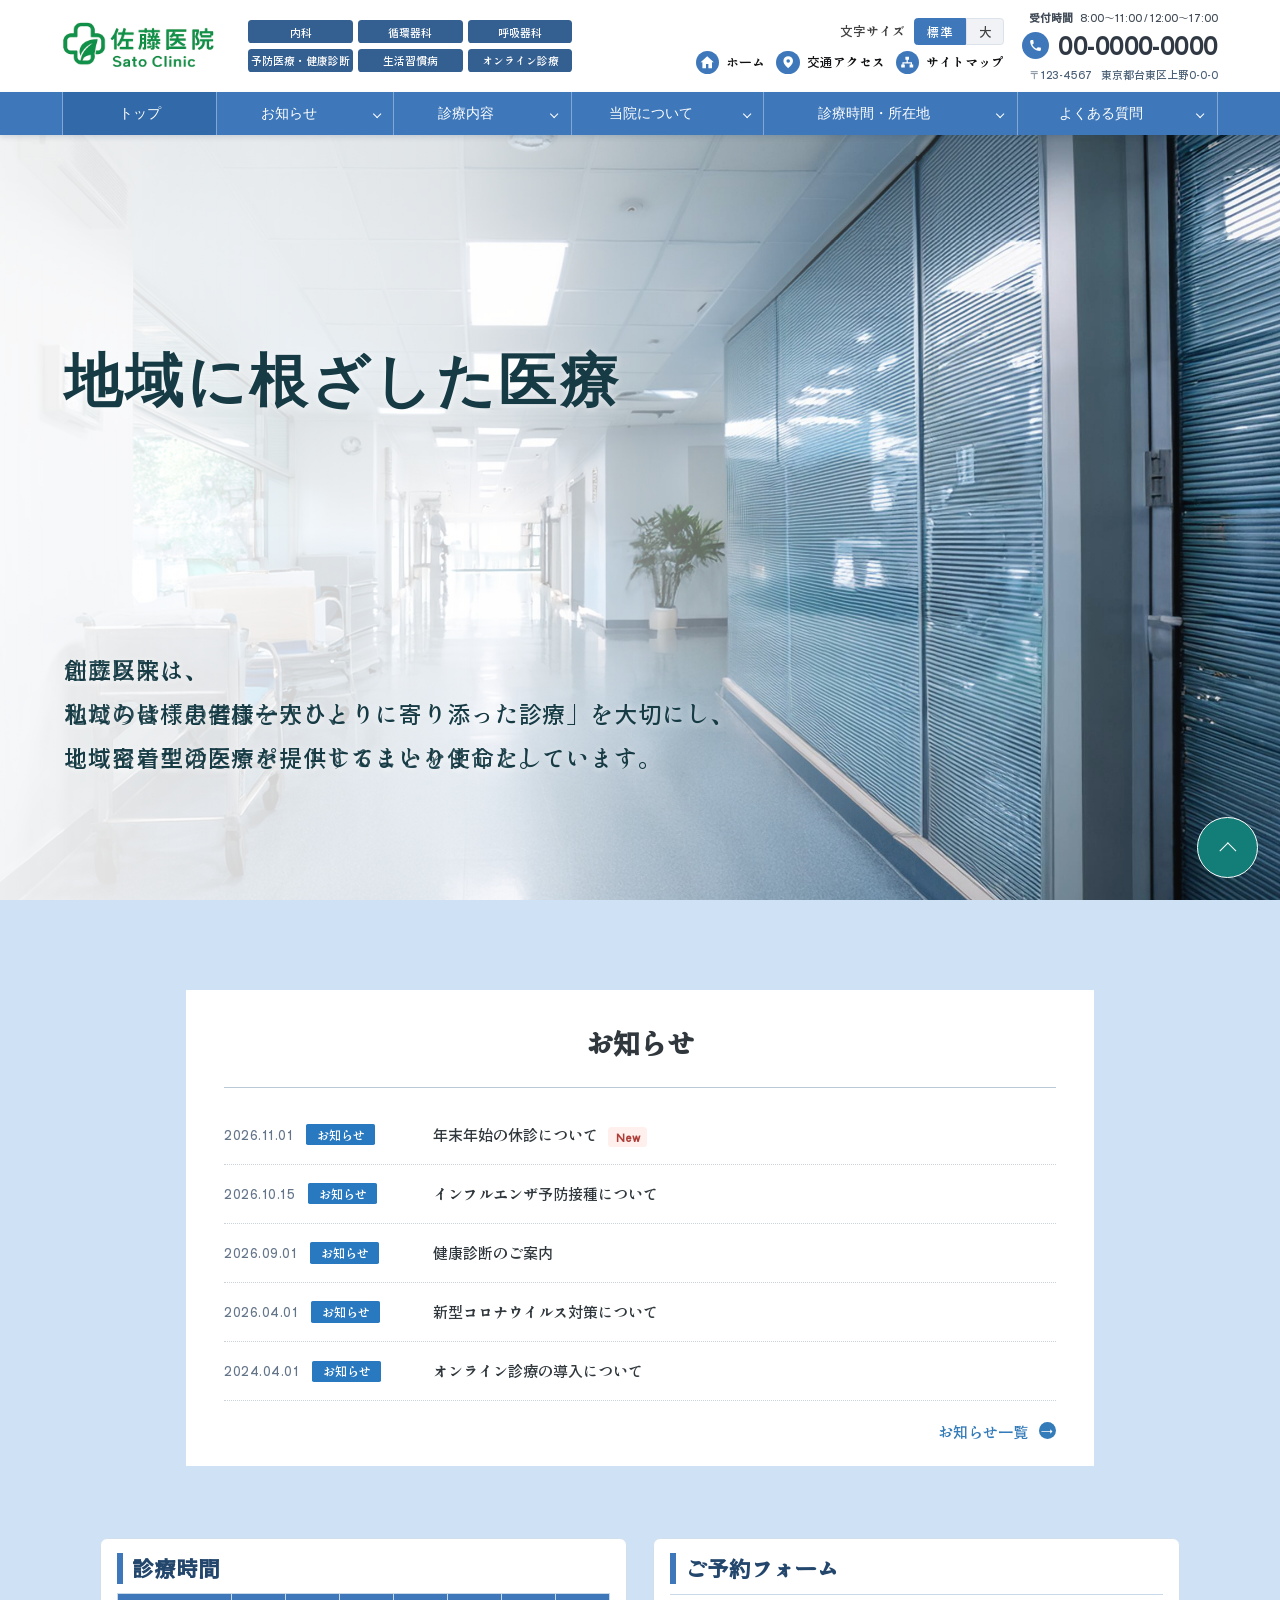
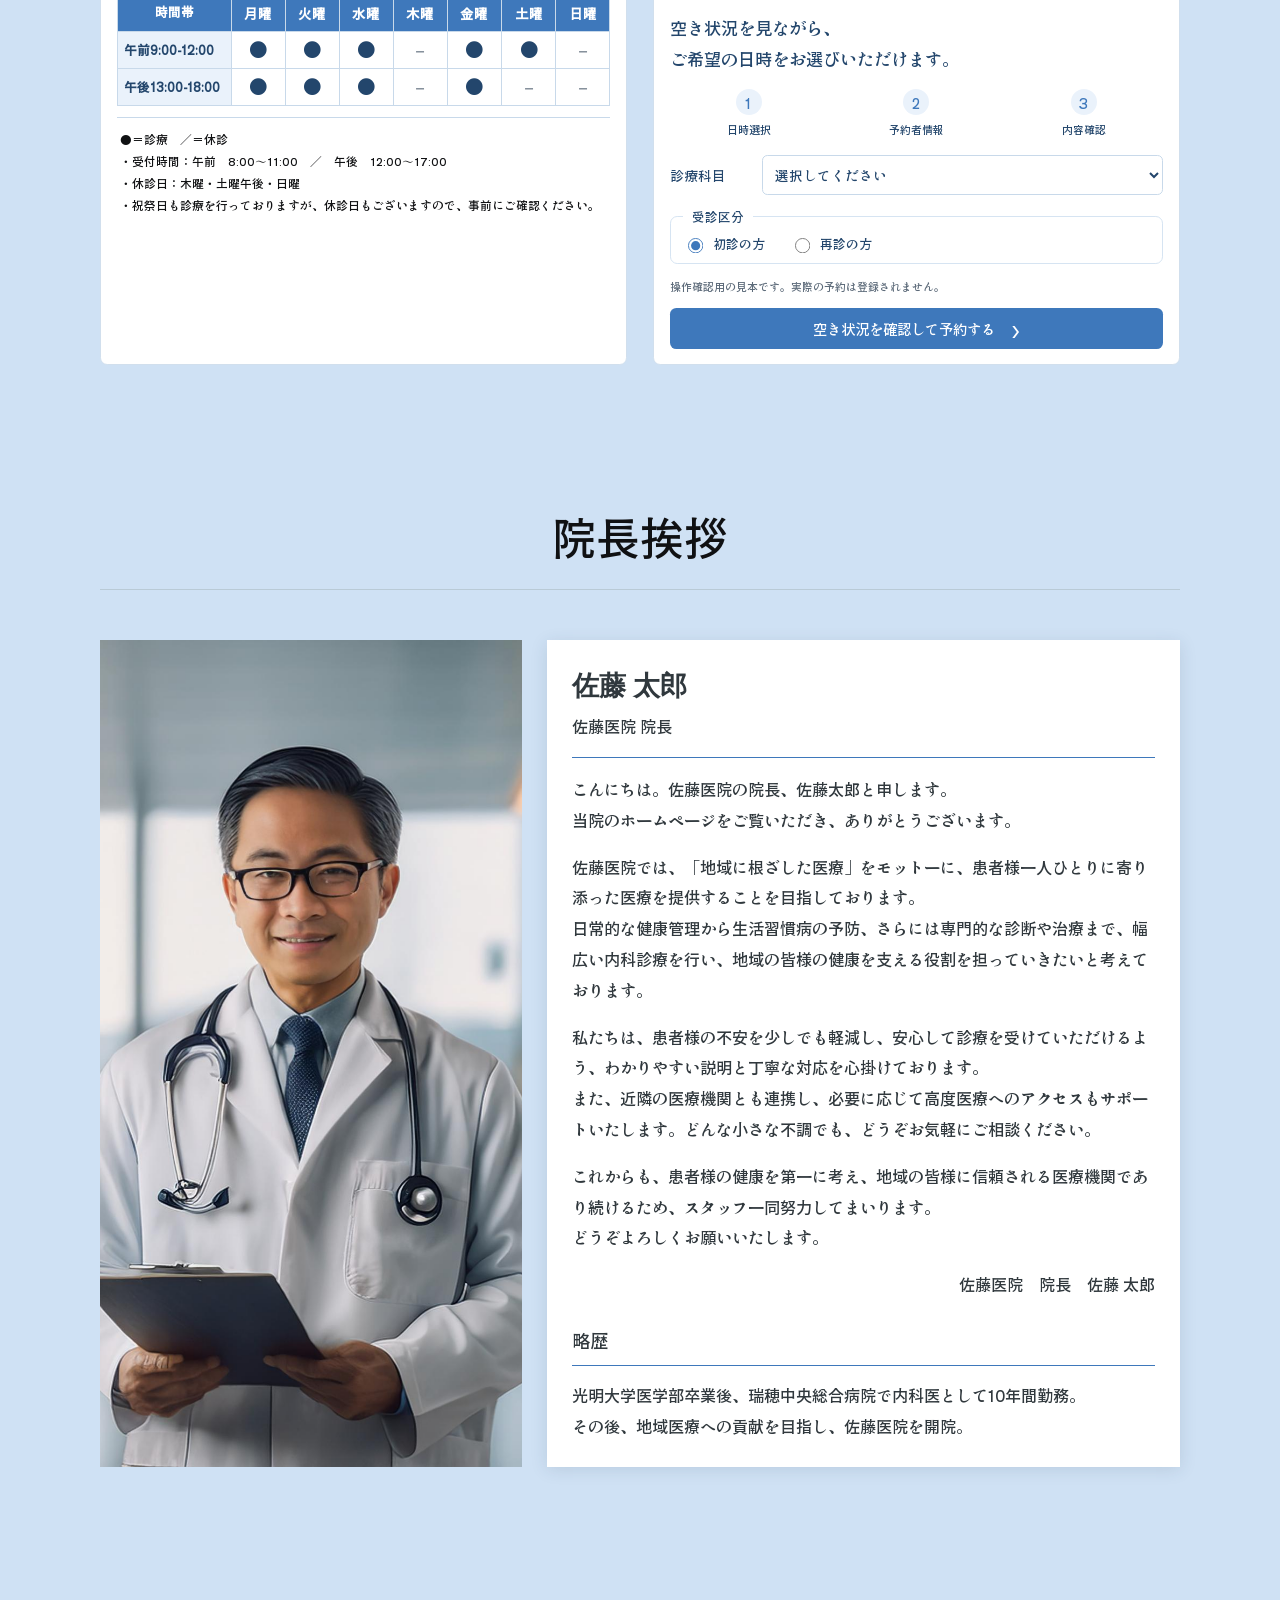
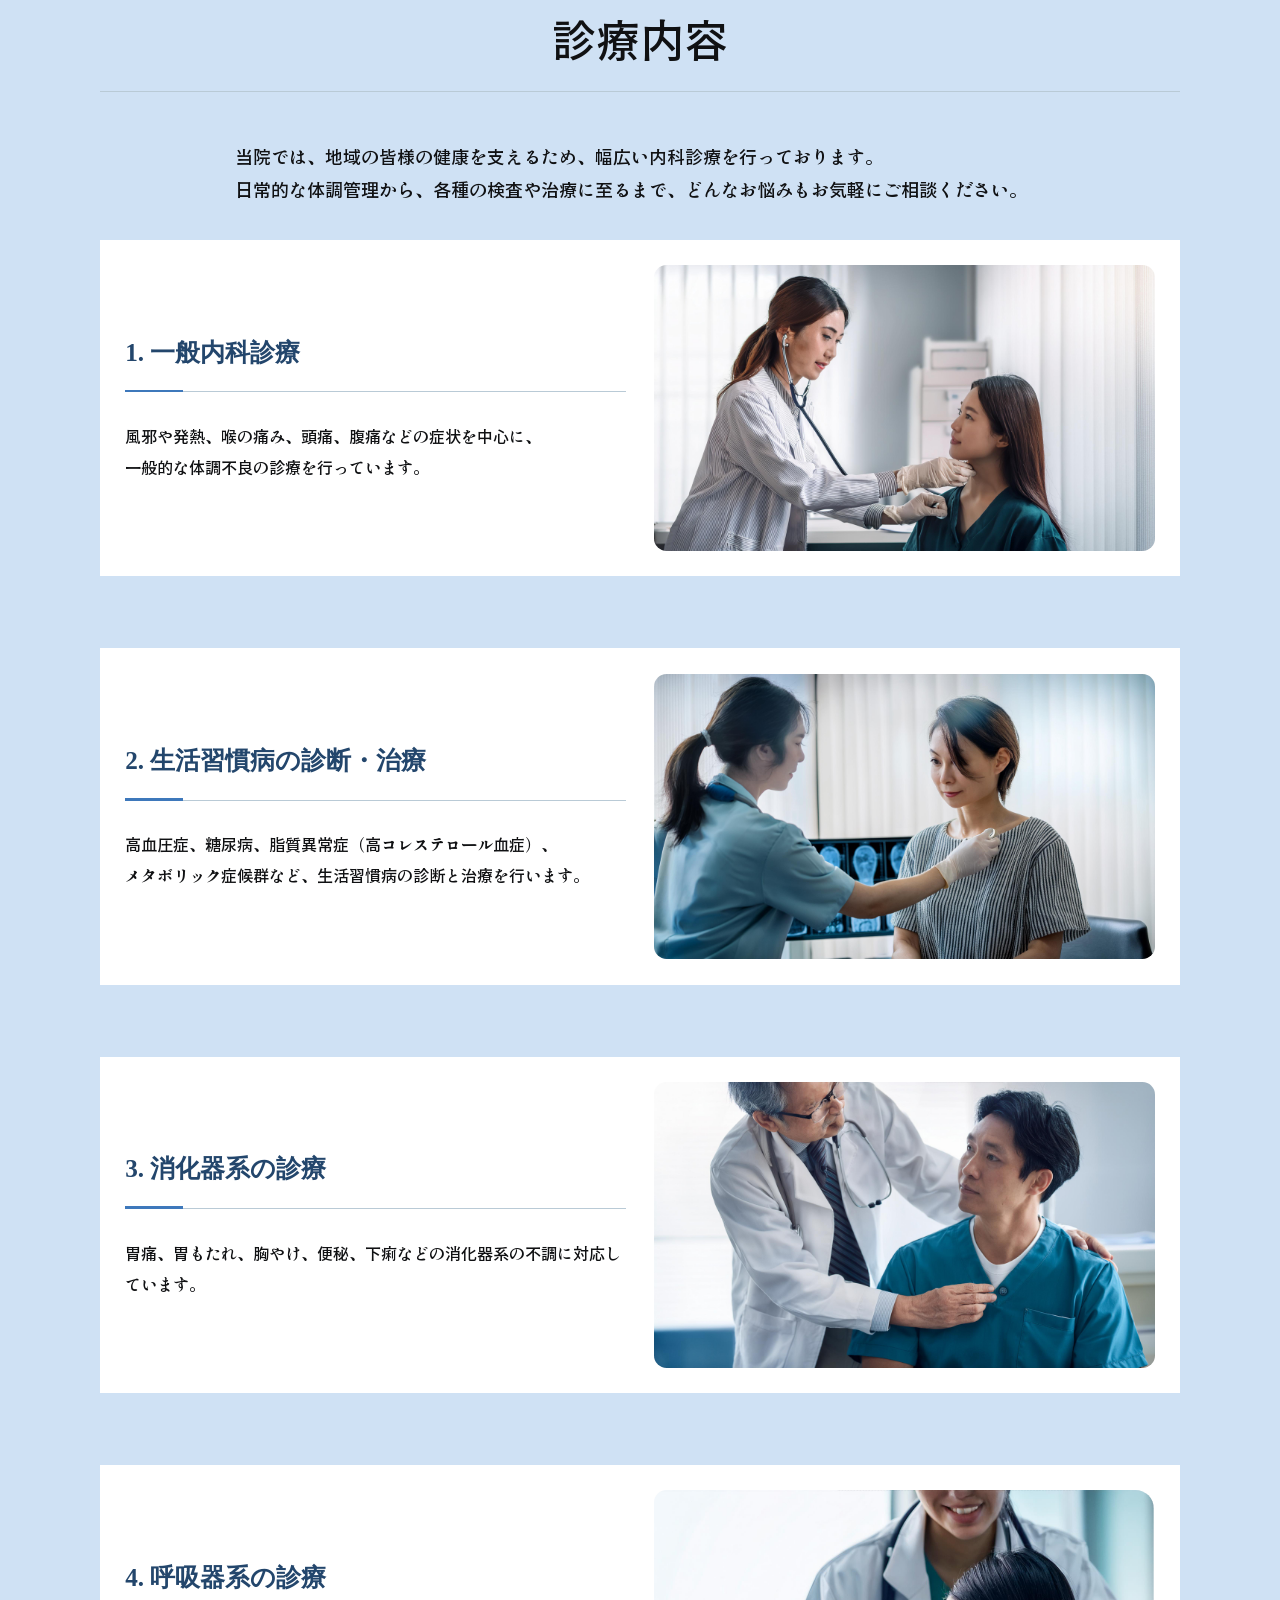
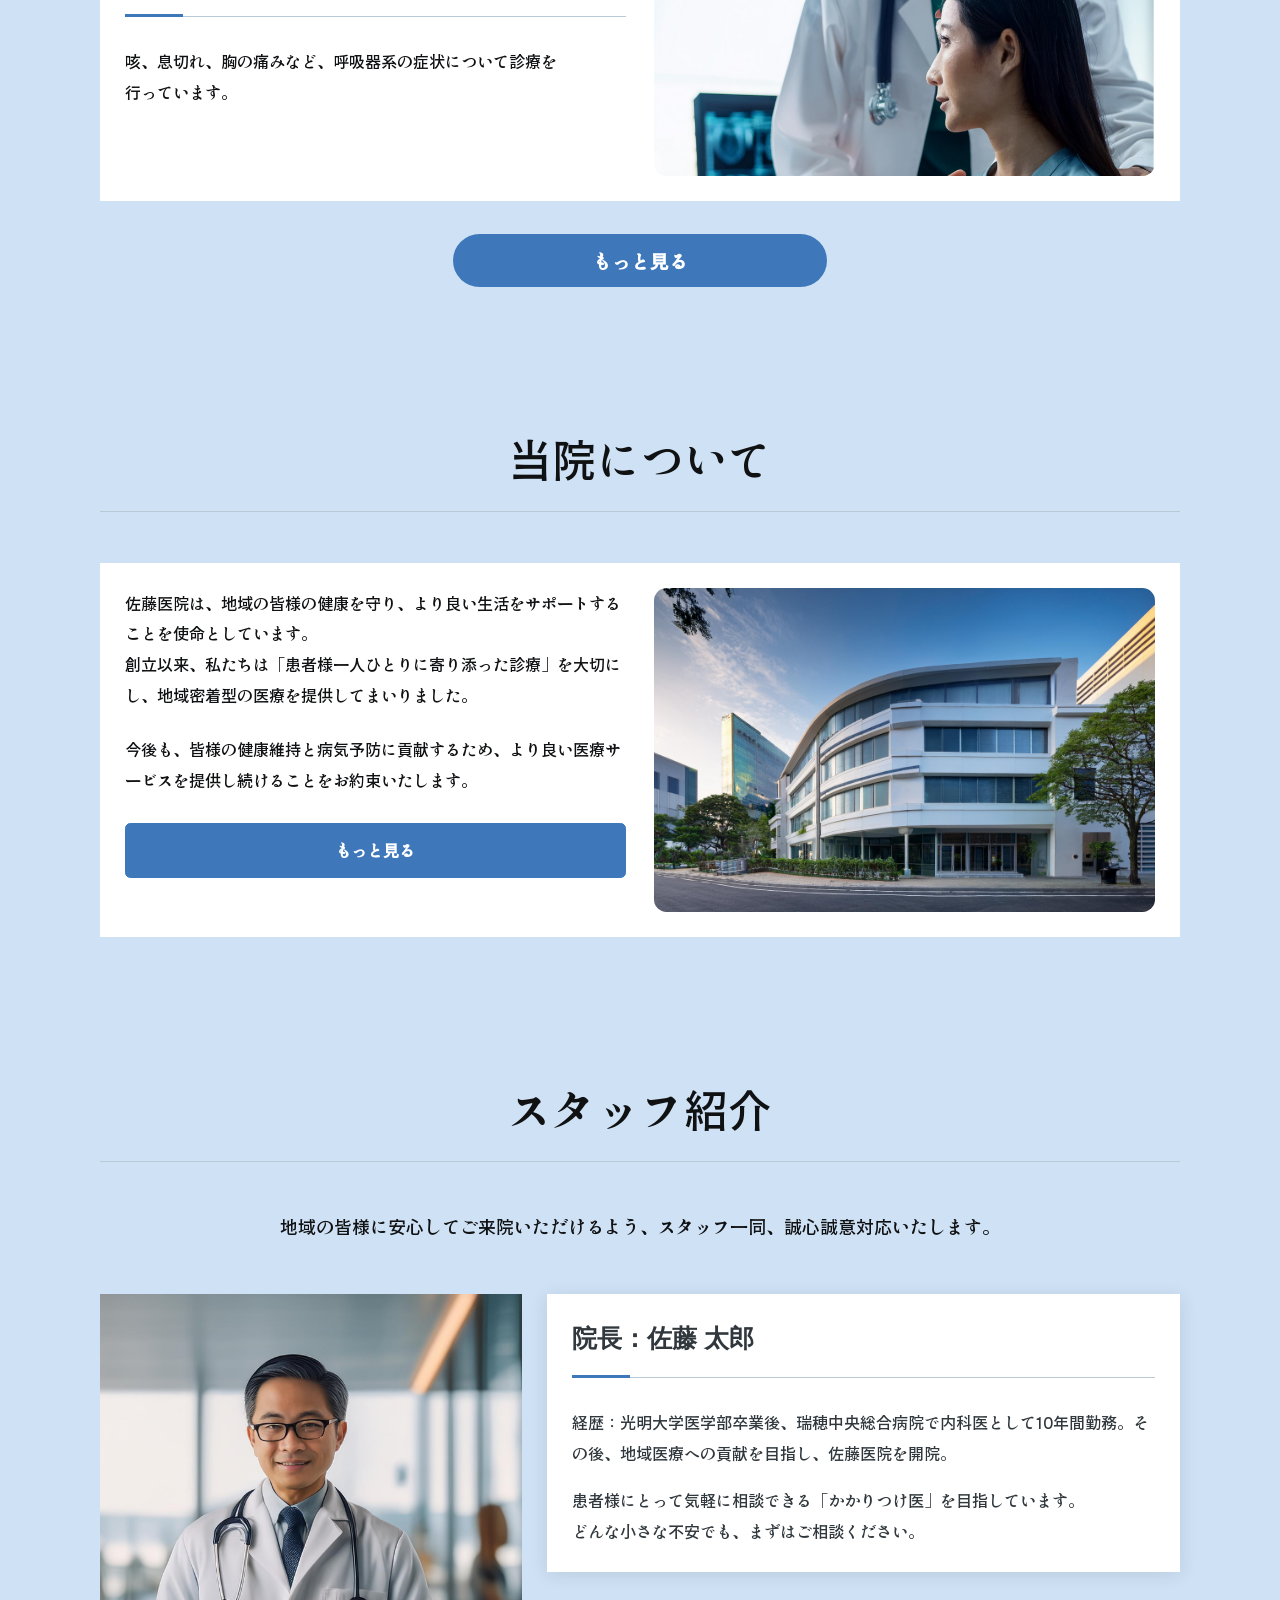
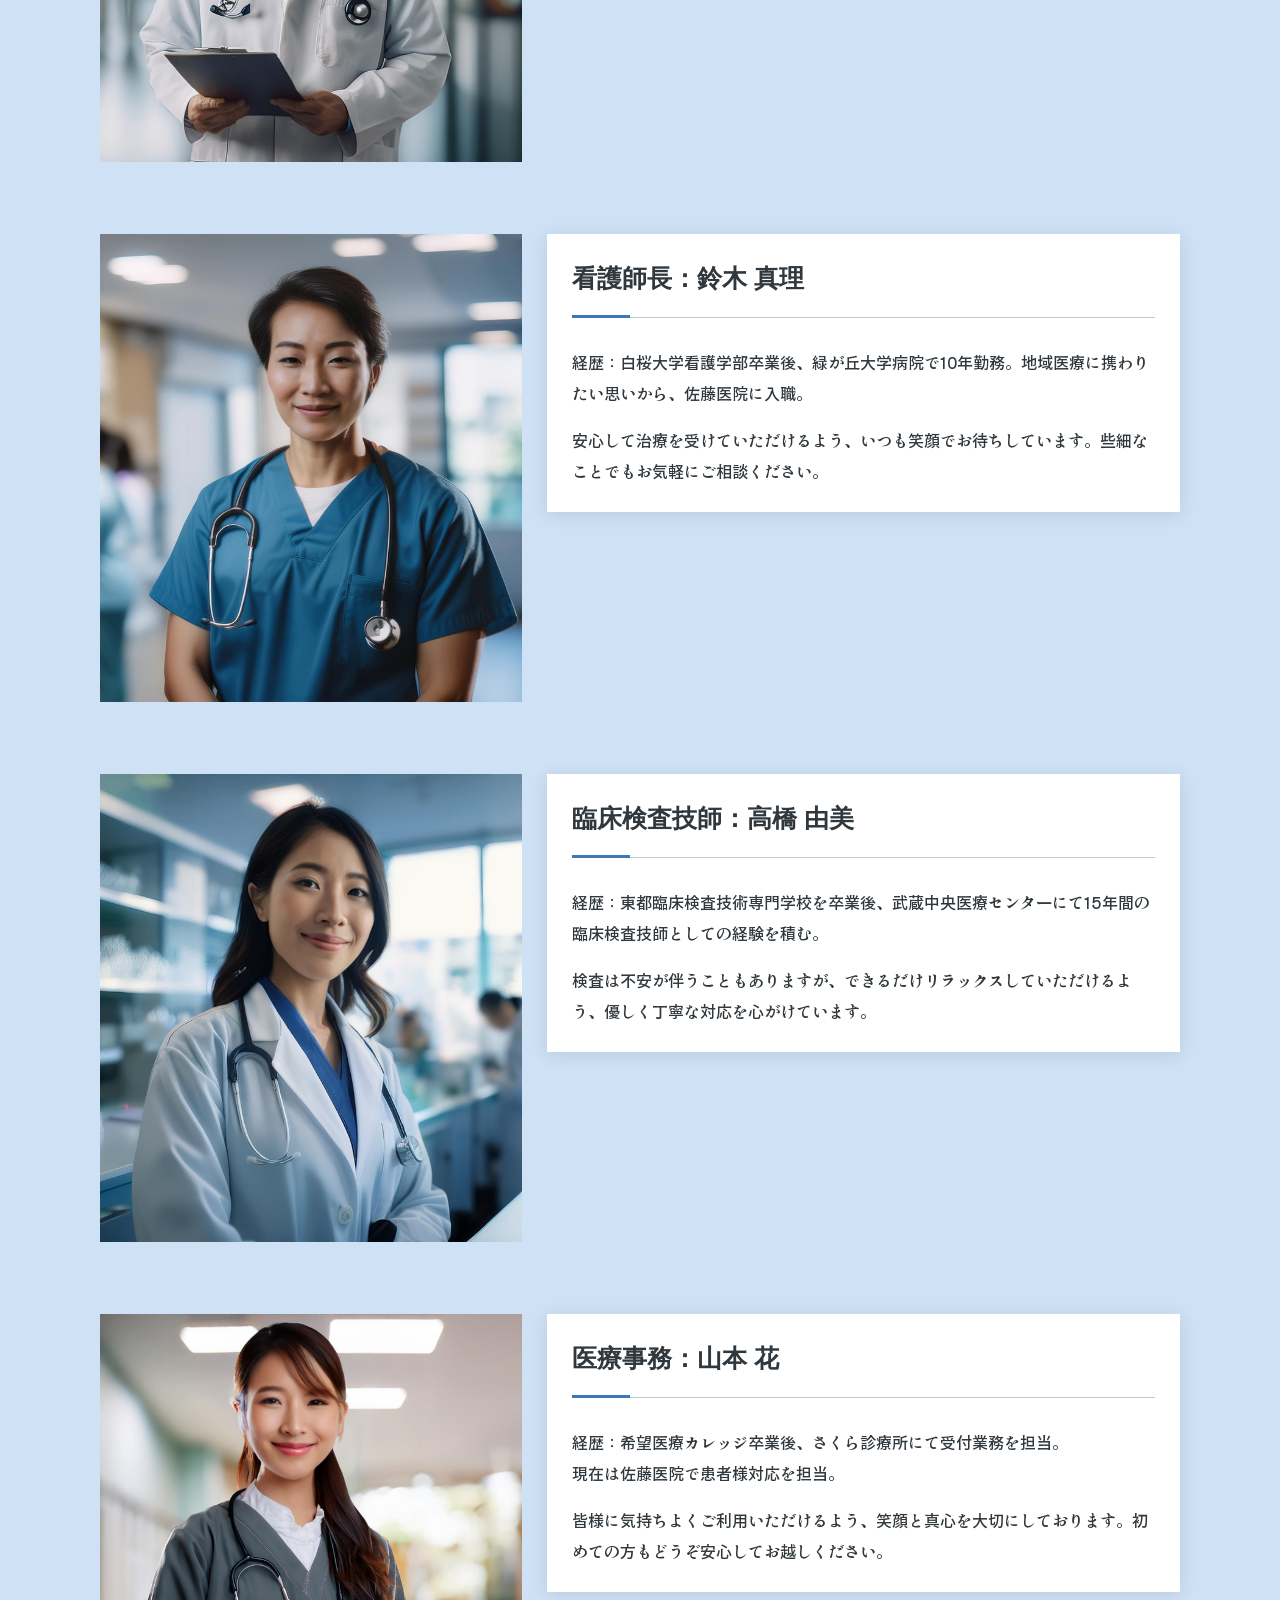
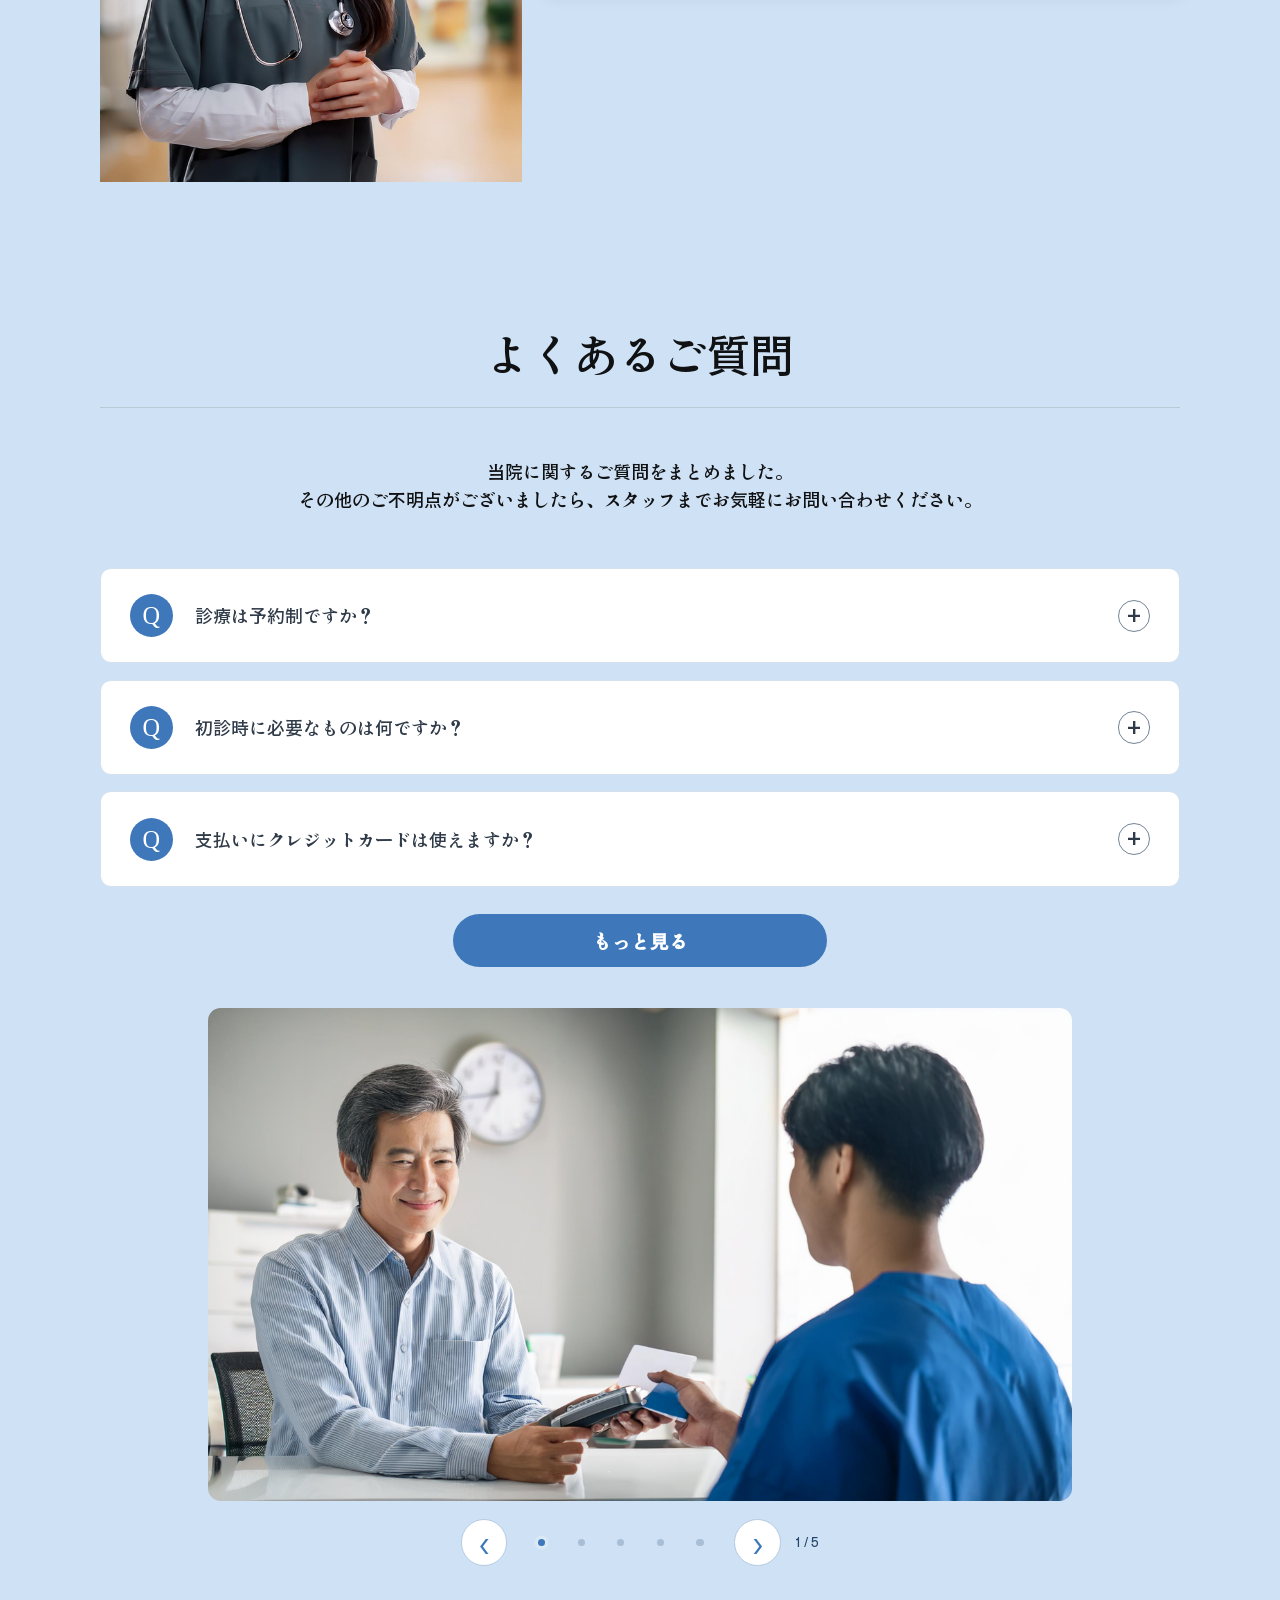
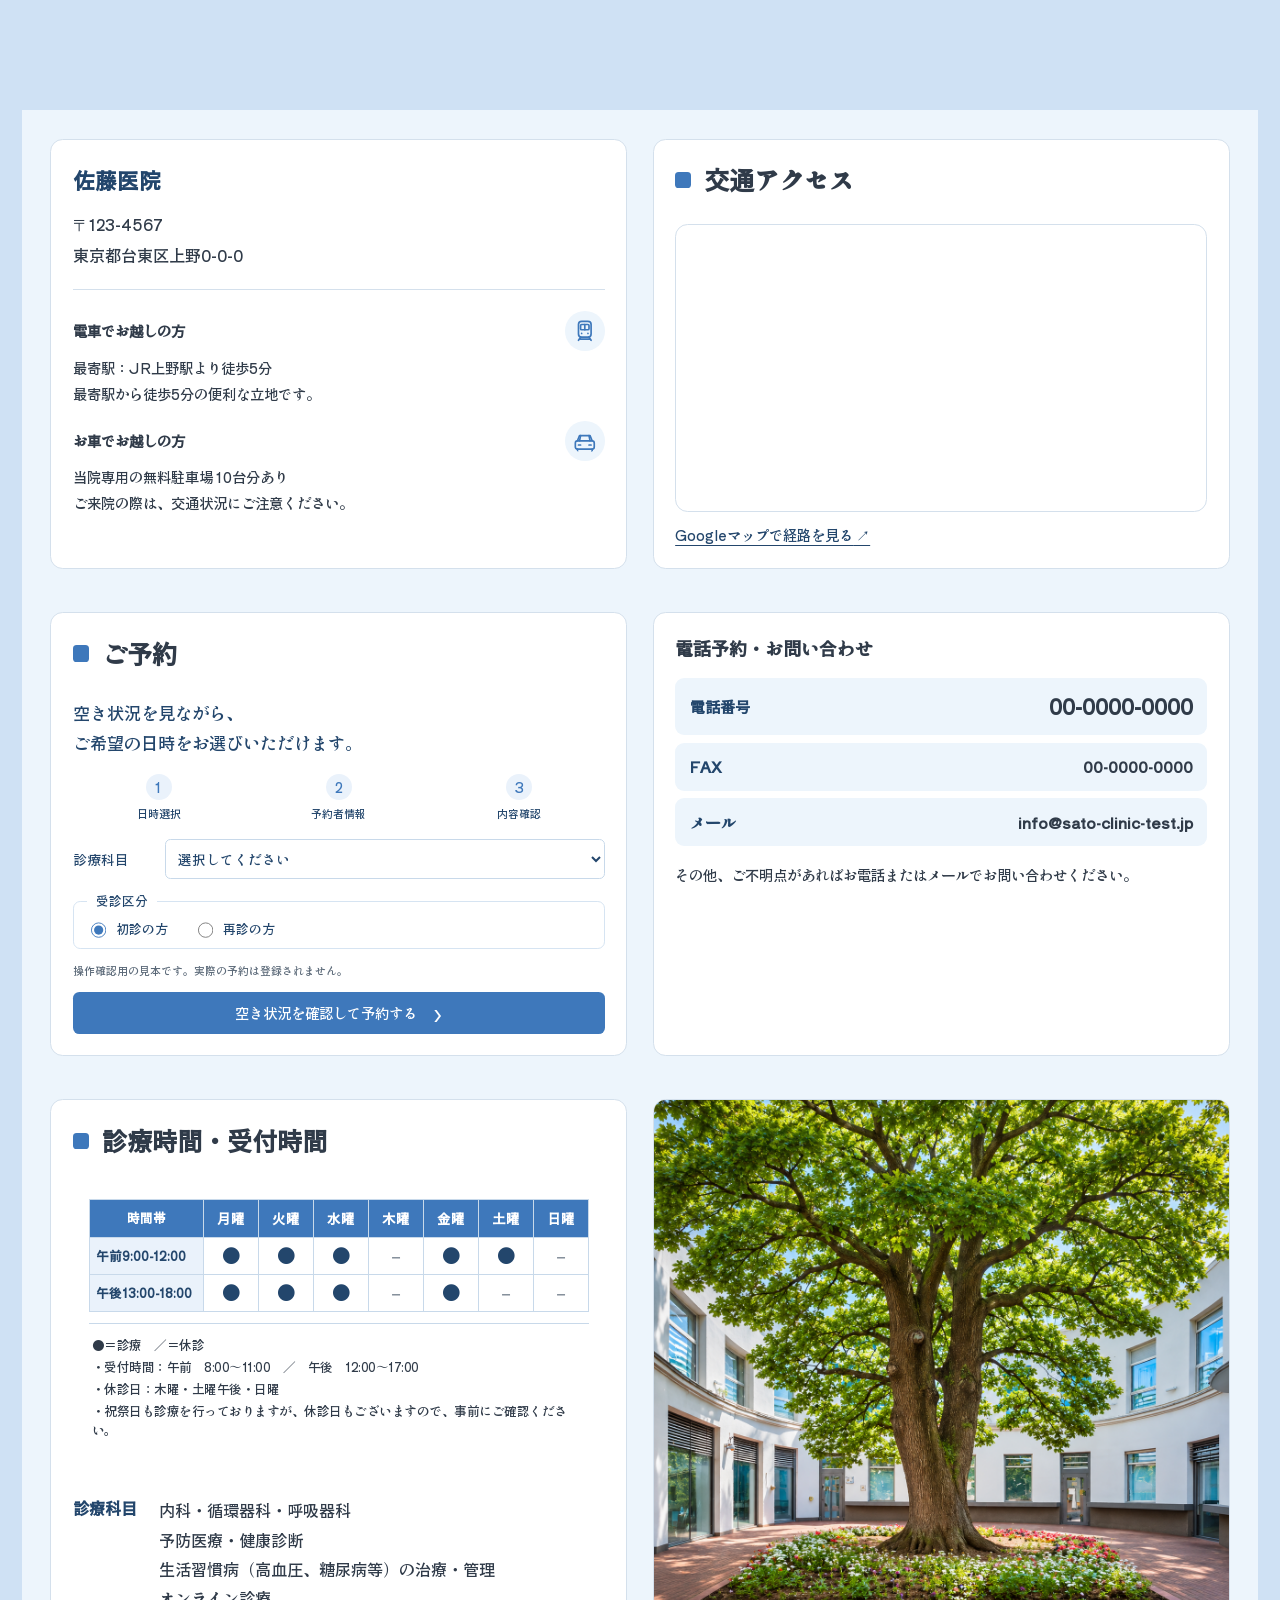
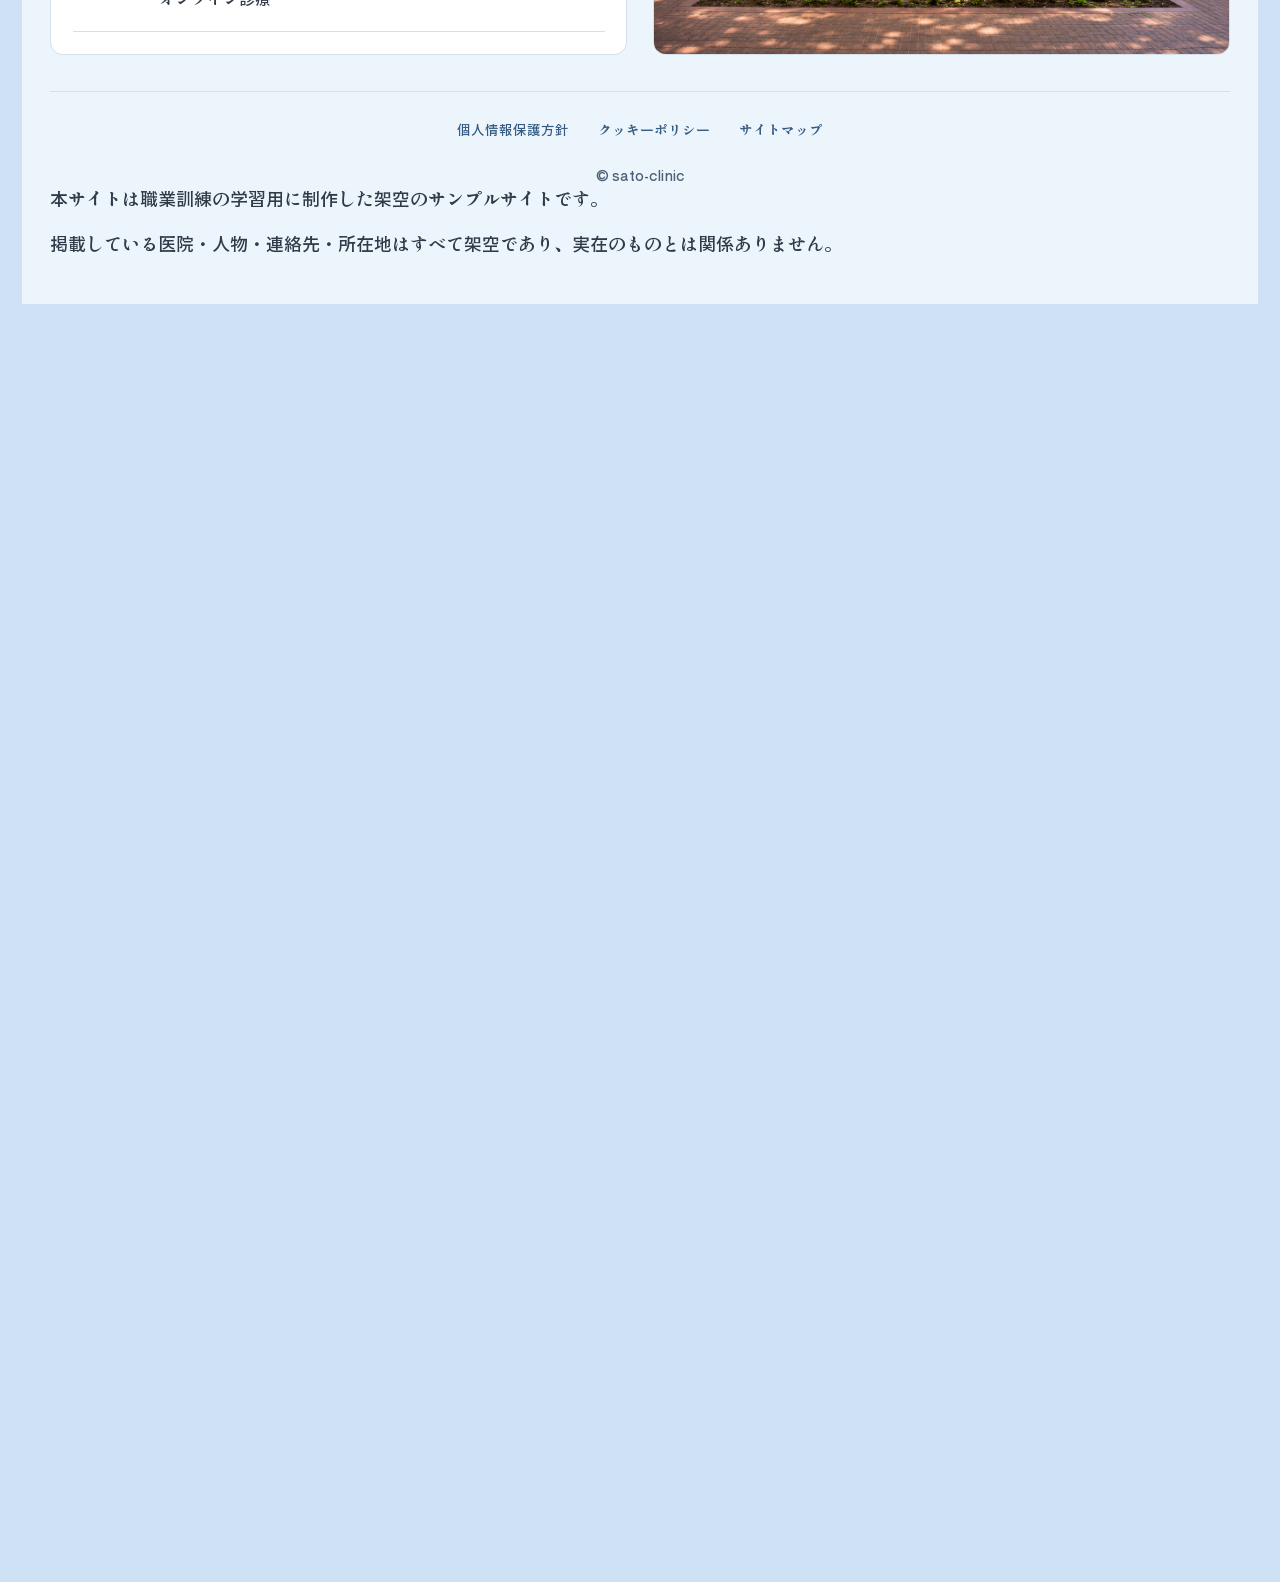
==== commit dc9d1556: "3回目" ====
--- a/index.html
+++ b/index.html
@@ -1,5 +1,5 @@
 <!doctype html>
-<html lang="ja"><head><meta charset="utf-8"><meta name="viewport" content="width=device-width, initial-scale=1"><meta name="description" content="佐藤医院のトップページ。地域に根ざした医療を目指します。"><title>トップページ | 佐藤医院</title><link rel="stylesheet" href="./css/style.css"><link rel="stylesheet" href="./css/booking.css"><script src="./js/header.js" defer></script><script src="./js/reservation-booking.js" defer></script><script src="./js/news-reveal.js" defer></script><script src="./js/split-reveal-slider.js" defer></script></head>
+<html lang="ja"><head><meta charset="utf-8"><meta name="viewport" content="width=device-width, initial-scale=1"><meta name="robots" content="noindex, nofollow"><meta name="description" content="佐藤医院のトップページ。地域に根ざした医療を目指します。"><title>トップページ | 佐藤医院</title><link rel="stylesheet" href="./css/style.css"><link rel="stylesheet" href="./css/booking.css"><script src="./js/header.js" defer></script><script src="./js/reservation-booking.js" defer></script><script src="./js/news-reveal.js" defer></script><script src="./js/split-reveal-slider.js" defer></script></head>
 <body class="page-home"><header class="site-header" id="top">
    <div class="site-top">
   <div class="site-brand">
@@ -12,12 +12,13 @@
       <div class="text-size-buttons"><button class="text-size-button" type="button" data-text-size="standard" aria-pressed="true">標準</button><button class="text-size-button" type="button" data-text-size="large" aria-pressed="false">大</button></div>
     </div>
     <nav class="utility-nav" aria-label="便利なリンク">
+      <a href="index.html"><span class="utility-icon" aria-hidden="true"><svg viewBox="0 0 24 24"><path d="m12 2 11 10h-3v10h-6v-7h-4v7H4V12H1z"/></svg></span>ホーム</a>
       <a href="hours.html"><span class="utility-icon"><svg viewBox="0 0 24 24" aria-hidden="true"><path d="M12 2a8 8 0 0 0-8 8c0 6 8 12 8 12s8-6 8-12a8 8 0 0 0-8-8zm0 11a3 3 0 1 1 0-6 3 3 0 0 1 0 6z"/></svg></span>交通アクセス</a>
       <a href="sitemap.html"><span class="utility-icon utility-icon-sitemap" aria-hidden="true"><svg viewBox="0 0 24 24"><path d="M9 3h6v5H9zM2 16h6v5H2zM16 16h6v5h-6zM11 8h2v4h7v4h-2v-2H6v2H4v-4h7z"/></svg></span>サイトマップ</a>
-      <a href="index.html"><span class="utility-icon"><svg viewBox="0 0 24 24" aria-hidden="true"><path d="m12 2 11 10h-3v10h-6v-7h-4v7H4V12H1z"/></svg></span>ホーム</a>
+      
     </nav>
   </div>
-<div class="header-contact"><p class="header-reception"><span>受付時間</span><span>8:00〜11:00 / 12:00〜17:00</span></p><a class="site-phone" href="tel:0000000000" aria-label="電話番号 00-0000-0000"><svg viewBox="0 0 24 24" aria-hidden="true"><path d="M6.6 10.8a15.5 15.5 0 0 0 6.6 6.6l2.2-2.2a1 1 0 0 1 1-.24c1.1.37 2.3.56 3.6.56a1 1 0 0 1 1 1V20a1 1 0 0 1-1 1C10.6 21 3 13.4 3 4a1 1 0 0 1 1-1h3.5a1 1 0 0 1 1 1c0 1.3.2 2.5.56 3.6a1 1 0 0 1-.24 1z"/></svg><span>00-0000-0000</span></a></div>
+<div class="header-contact"><p class="header-reception"><span>受付時間</span><span>8:00〜11:00 / 12:00〜17:00</span></p><a class="site-phone" href="tel:0000000000" aria-label="電話番号 00-0000-0000"><svg viewBox="0 0 24 24" aria-hidden="true"><path d="M6.6 10.8a15.5 15.5 0 0 0 6.6 6.6l2.2-2.2a1 1 0 0 1 1-.24c1.1.37 2.3.56 3.6.56a1 1 0 0 1 1 1V20a1 1 0 0 1-1 1C10.6 21 3 13.4 3 4a1 1 0 0 1 1-1h3.5a1 1 0 0 1 1 1c0 1.3.2 2.5.56 3.6a1 1 0 0 1-.24 1z"/></svg><span>00-0000-0000</span></a><address class="header-address"><span class="header-postal-code">〒123-4567</span><span>東京都台東区上野0-0-0</span></address></div>
 </div>
 <nav class="global-nav" aria-label="グローバルナビゲーション"><div class="nav-item"><div class="nav-parent"><a href="index.html" aria-current="page" id="nav-parent-0">トップ</a></div></div>
 <div class="nav-item has-submenu"><div class="nav-parent"><a href="news.html" id="nav-parent-1">お知らせ</a><button class="nav-toggle" type="button" aria-expanded="false" aria-controls="mega-menu-1" aria-label="お知らせの詳細メニューを開く"><span aria-hidden="true"></span></button></div><section class="mega-panel" id="mega-menu-1" aria-labelledby="nav-parent-1" aria-hidden="true" inert><div class="mega-inner"><a class="mega-overview" href="news.html">お知らせ<span>一覧を見る</span><span class="mega-overview-arrow" aria-hidden="true">›</span></a><ul class="mega-links"><li><a href="news.html#news-1"><span class="mega-link-arrow" aria-hidden="true">›</span><span>インフルエンザ予防接種について</span></a></li><li><a href="news.html#news-2"><span class="mega-link-arrow" aria-hidden="true">›</span><span>年末年始の休診について</span></a></li><li><a href="news.html#news-3"><span class="mega-link-arrow" aria-hidden="true">›</span><span>健康診断のご案内</span></a></li><li><a href="news.html#news-4"><span class="mega-link-arrow" aria-hidden="true">›</span><span>新型コロナウイルス対策について</span></a></li><li><a href="news.html#news-5"><span class="mega-link-arrow" aria-hidden="true">›</span><span>オンライン診療の導入について</span></a></li></ul></div></section></div>
@@ -128,7 +129,7 @@
 
 </div>
 <nav class="footer-policy-links" aria-label="サイトに関する情報"><a href="privacy.html">個人情報保護方針</a><a href="cookie-policy.html">クッキーポリシー</a><a href="sitemap.html">サイトマップ</a></nav>
-<small class="footer-copyright">© sato-clinic</small>
+<small class="footer-copyright">© sato-clinic</small><p>本サイトは職業訓練の学習用に制作した架空のサンプルサイトです。</p><p>掲載している医院・人物・連絡先・所在地はすべて架空であり、実在のものとは関係ありません。</p>
 </footer>
  </main><a class="back-to-top" href="#top" aria-label="最上部に戻る" title="最上部に戻る"></a>
 </body></html>
--- a/css/style.css
+++ b/css/style.css
@@ -22,13 +22,13 @@
 .menu-toggle {display:none;}
 .schedule-table-scroll {display:contents;}
 .site-header {position:sticky;top:0;z-index:200;width:100%;margin:0 auto;background:#fff;}
-.site-top {max-width:1440px;min-height:92.4px;margin:0 auto;display:grid;grid-template-columns:minmax(0,1fr) max-content max-content;align-items:center;gap:24px;padding:
-.2px 78px;}
+.site-top {min-height:102.4px;margin:0 auto;display:grid;grid-template-columns:minmax(0,1fr) max-content max-content;align-items:center;gap:24px;padding:5.2px max(30px,calc((100% - 1284px) / 2));}
 .site-brand {display:flex;align-items:center;gap:16px;min-width:0;}
-.site-logo {width:220px;display:block;flex-shrink:0;}
+.site-logo {width:250px;display:block;flex-shrink:0;}
 .department-badges {display:grid;grid-template-columns:repeat(3,minmax(0,1fr));grid-auto-rows:1fr;align-content:center;gap:6px;flex:1;width:360px;max-width:360px;margin:0;padding:0;list-style:none;min-width:0;}
 .department-badges li {display:flex;align-items:center;justify-content:center;text-align:center;text-wrap:balance;overflow-wrap:anywhere;padding:4px 3px;border-radius:4px;background:#345f91;color:#fff;font-size:calc(12px * var(--text-scale,1));font-weight:500;line-height:1.5;}
-.site-logo img {width:220px;height:66px;object-fit:contain;object-position:left center;}
+/* 画像内の左側29px（幅500px）の透明余白を相殺し、ロゴ本体をナビの左罫線に揃える。 */
+.site-logo img {width:250px;height:75px;object-fit:contain;object-position:left center;transform:translateX(-5.8%);}
 .site-phone {display:inline-flex;align-items:center;justify-content:flex-end;gap:10px;font-family:inherit;font-size:calc(26px * var(--text-scale, 1));font-weight:700;line-height:1.3;letter-spacing:.02em;color:#303943;white-space:nowrap;}
 .site-phone svg {width:30px;height:30px;padding:7px;border-radius:50%;background:var(--header-blue);color:#fff;flex-shrink:0;fill:currentColor;}
 .header-contact {display:flex;flex-direction:column;align-items:flex-end;gap:5px;}
@@ -194,11 +194,14 @@
 .hours-table th {background:var(--header-blue);color:#fff;font-weight:600;}
 .hours-table th,.hours-table td {border:1px solid #c8d9ea;padding:9px 3px;text-align:center;}
 .hours-table th:first-child,.hours-table td:first-child {width:126px;text-align:left;padding-left:7px;font-size:calc(14px * var(--text-scale, 1));}
+.hours-table th:first-child {text-align:center;padding-inline:3px;}
 .hours-table td:first-child {background:#eaf2fb;font-weight:700;}
 .hours-table td {font-size:calc(20px * var(--text-scale, 1));font-weight:700;color:#23466c;line-height:1.1;}
 .hours-table td.dash {font-size:calc(20px * var(--text-scale, 1));font-weight:400;color:#5c6a79;}
 .schedule-note {border-top:1px solid #c8d9ea;font-size:calc(13px * var(--text-scale, 1));line-height:1.65;margin-top:12px;padding:10px 3px 0;}
 .schedule-note p {margin:3px 0;}
+.clinic-footer .schedule-note {font-size:calc(14px * var(--text-scale,1));line-height:calc(21.45px * var(--text-scale,1));letter-spacing:-.04em;}
+.clinic-footer .schedule-note p {line-height:inherit;}
 .footer-map {display:block;width:100%;height:320px;margin:0 0 12px;border-radius:14px;border:1px solid #d4e0ec;}
 .map-directions {display:block;align-self:flex-start;flex-shrink:0;margin:0 0 24px;color:#23466c;font-size:calc(16px * var(--text-scale, 1));line-height:1.6;text-decoration:underline;text-underline-offset:4px;}
 .clinic-access-photo {display:block;width:100%;height:auto;aspect-ratio:7 / 4;object-fit:cover;border-radius:14px;border:1px solid #d4e0ec;}
@@ -396,9 +399,9 @@
 /* 印刷 */
 /* 1440pxのPCデザインを維持し、画面が狭い場合だけ組み替える */
 @media screen and (max-width:1439px) {
-  .site-top {padding-inline:clamp(20px,4vw,60px);gap:20px;}
+  .site-top {gap:20px;}
   .site-brand {gap:12px;}
-  .site-logo,.site-logo img {width:170px;}
+  .site-logo,.site-logo img {width:195px;}
   .utility-nav {gap:12px;}
   :is(.page-content,.page-breadcrumb,.home-overview,.home-stack,.staff-section,.photo-gallery) {width:calc(100% - 64px);max-width:1200px;}
   .clinic-footer {width:calc(100% - 48px);padding:32px;}
@@ -421,8 +424,8 @@
   .hero-statement-line {white-space:normal;}
 }
 @media screen and (min-width:768px) and (max-width:1100px) {
-  .site-top {grid-template-columns:minmax(0,1fr) minmax(0,1fr);}
-  .site-logo,.site-logo img {width:150px;}
+  .site-top {grid-template-columns:minmax(0,1fr) minmax(0,1fr);padding-inline:16px;}
+  .site-logo,.site-logo img {width:175px;}
   .department-badges li {font-size:calc(11px * var(--text-scale,1));padding:3px 7px;}
   .utility-nav {flex-wrap:wrap;}
   .header-utilities {grid-column:2;grid-row:1 / span 2;justify-content:center;}
@@ -445,12 +448,12 @@
   html {scroll-padding-top:16px;}
   body {font-size:calc(16px * var(--text-scale,1));overflow-wrap:anywhere;}
   .site-header {position:relative;}
-  .site-top {grid-template-columns:minmax(0,1fr) auto;gap:10px 12px;padding:10px 16px;}
+  .site-top {grid-template-columns:minmax(0,1fr) auto;gap:10px 12px;padding:15px 16px;}
   .site-brand {grid-column:1 / -1;grid-row:1;gap:12px;}
-  .site-logo,.site-logo img {width:clamp(110px,calc(100vw - 210px),130px);max-width:100%;}
+  .site-logo,.site-logo img {width:clamp(130px,calc(100vw - 190px),150px);max-width:100%;}
   .department-badges {flex:1;gap:5px;}
   .department-badges li {padding:3px 6px;font-size:calc(12px * var(--text-scale,1));}
-  .site-logo img {height:48px;}
+  .site-logo img {height:56px;}
   .menu-toggle {display:block;grid-column:2;grid-row:3;min-height:44px;min-width:80px;padding:8px 12px;border:1px solid var(--header-blue);border-radius:6px;background:#fff;color:#23466c;font:inherit;font-size:14px;cursor:pointer;}
   .menu-toggle:focus-visible {outline:3px solid var(--header-blue);outline-offset:3px;}
   .header-contact {display:contents;}
@@ -547,6 +550,7 @@
   .schedule-inner h3,.reservation-head strong {font-size:calc(21px * var(--text-scale,1));}
   .schedule-note {font-size:calc(13px * var(--text-scale,1));}
   .schedule-note p {font-size:inherit;line-height:1.8;}
+  .clinic-footer .schedule-note {line-height:calc(23.4px * var(--text-scale,1));}
   .back-to-top {width:48px;height:48px;right:12px;bottom:calc(12px + env(safe-area-inset-bottom));}
   /* 横移動アニメーションによる画面外へのはみ出しを防ぐ */
   .home-staff .staff-card.is-revealed,.page-about .staff-card.is-revealed {animation-name:about-float-in;animation-duration:1.2s;}
@@ -766,3 +770,14 @@
 @media screen and (max-width:767px) {
  .home-about .home-about-photo {aspect-ratio:6 / 5;object-fit:cover;object-position:center;}
 }
+
+/* ヘッダーの連絡先と住所をまとめて配置 */
+.header-contact {min-width:0;}
+.header-address {display:flex;justify-content:flex-end;align-items:baseline;flex-wrap:wrap;gap:0 10px;margin:0;color:#4b6076;font-style:normal;font-size:calc(12px * var(--text-scale,1));line-height:1.7;}
+.header-postal-code {white-space:nowrap;}
+@media screen and (min-width:768px) and (max-width:1100px) {
+ .header-address {justify-content:flex-start;}
+}
+@media screen and (max-width:767px) {
+ .header-address {grid-column:1 / -1;grid-row:4;justify-content:flex-start;padding-top:8px;border-top:1px solid #e1eaf2;}
+}
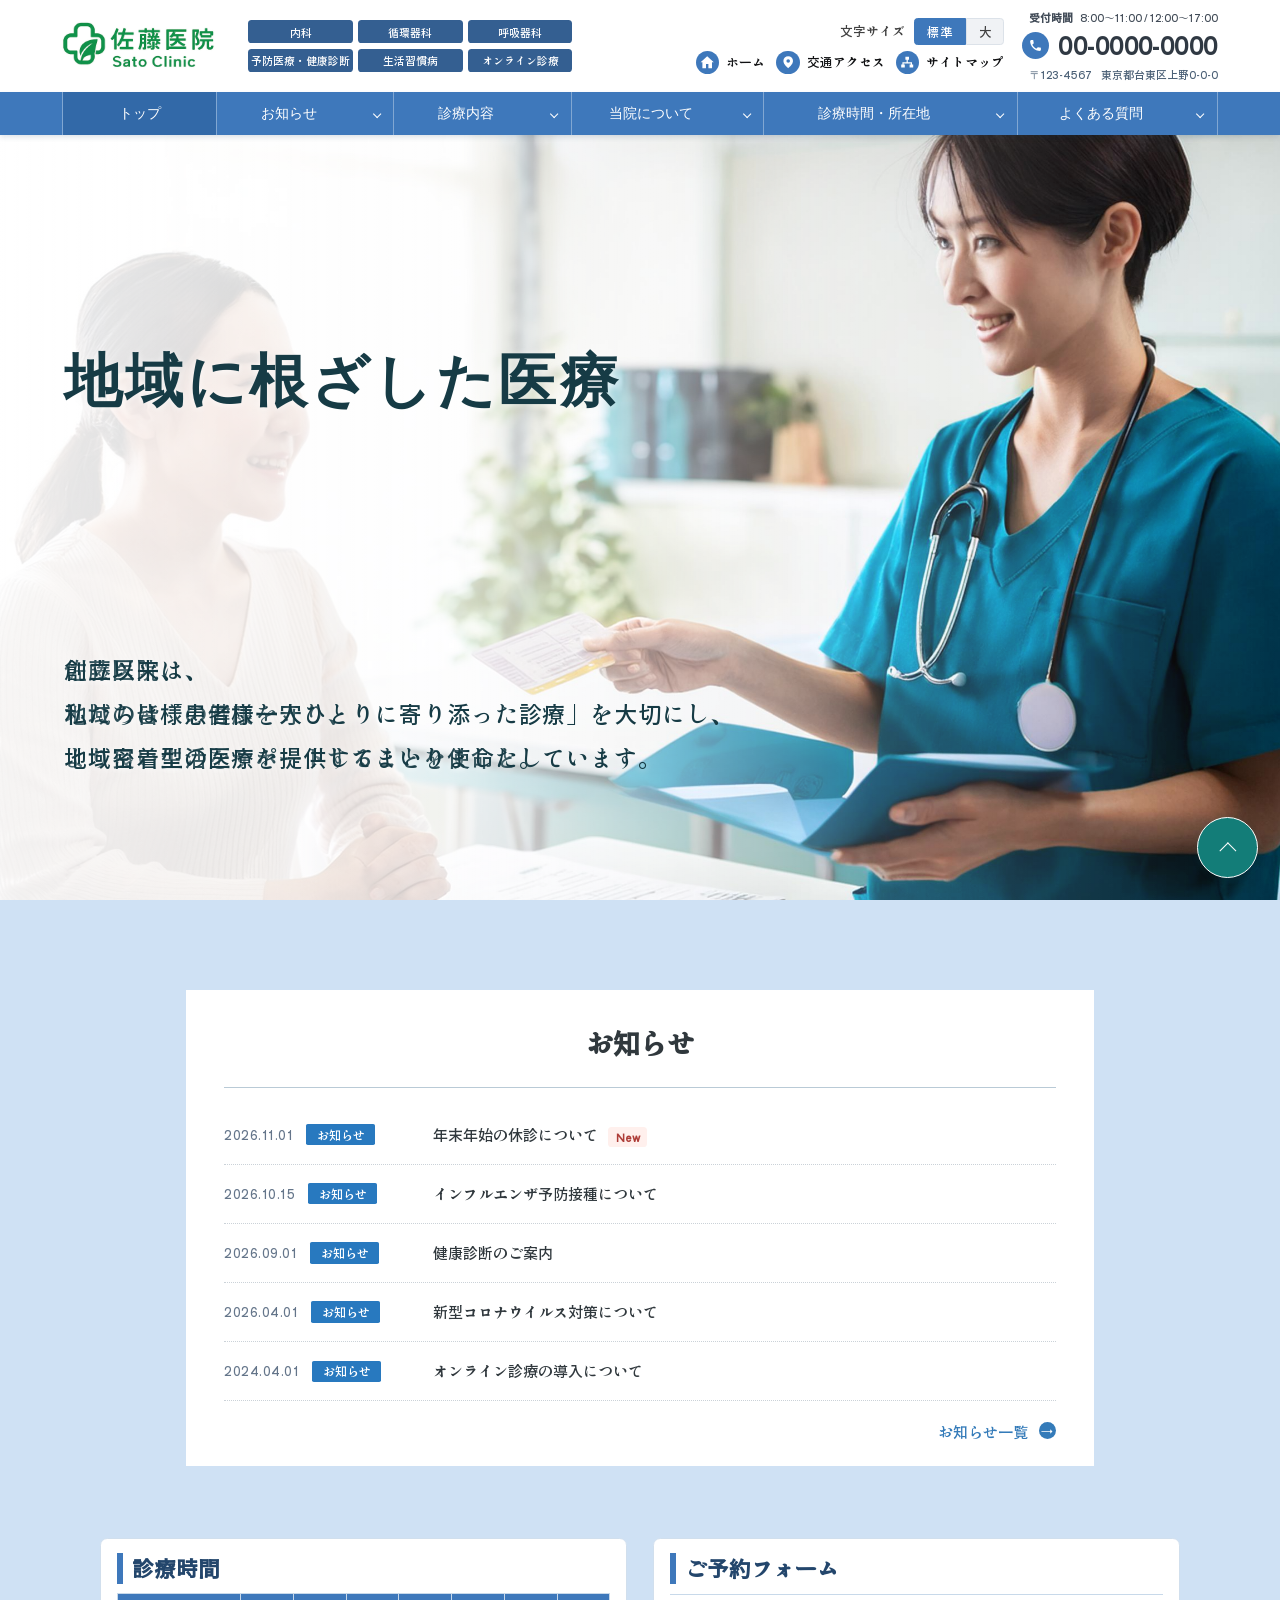
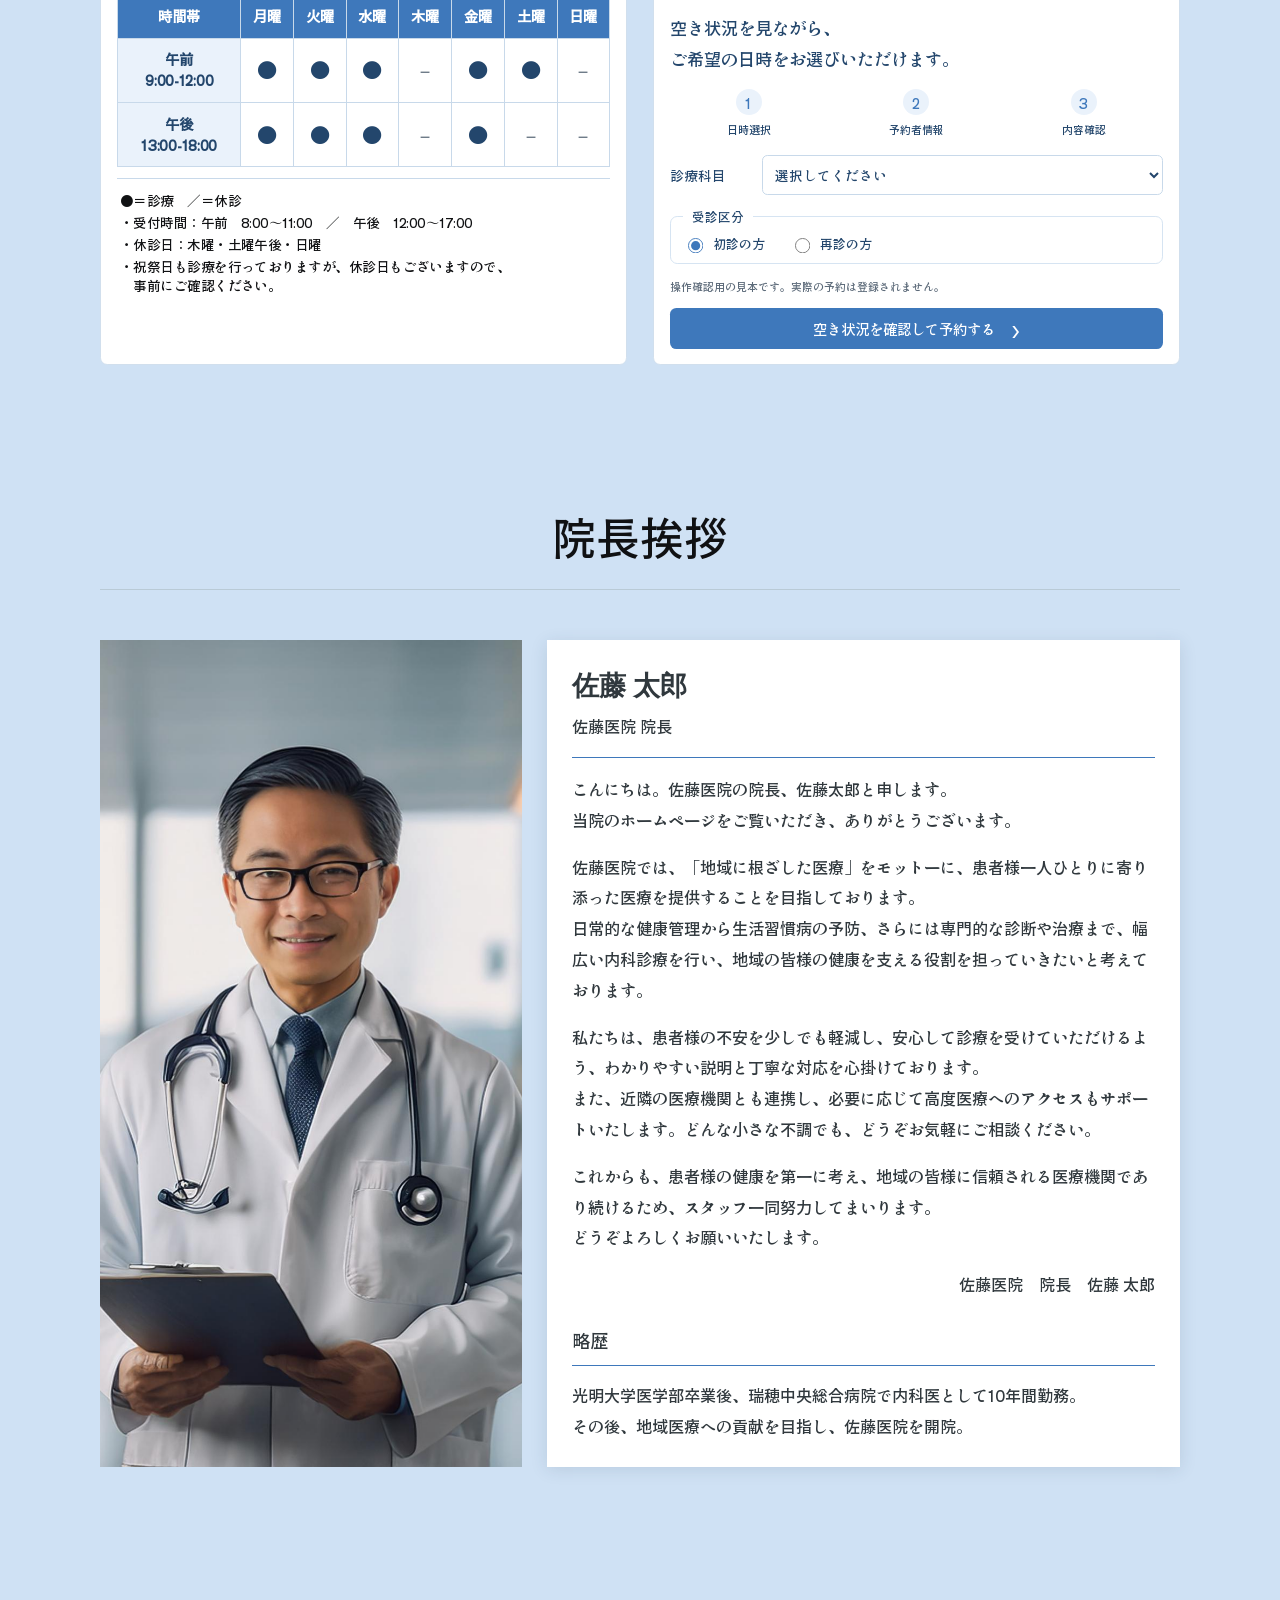
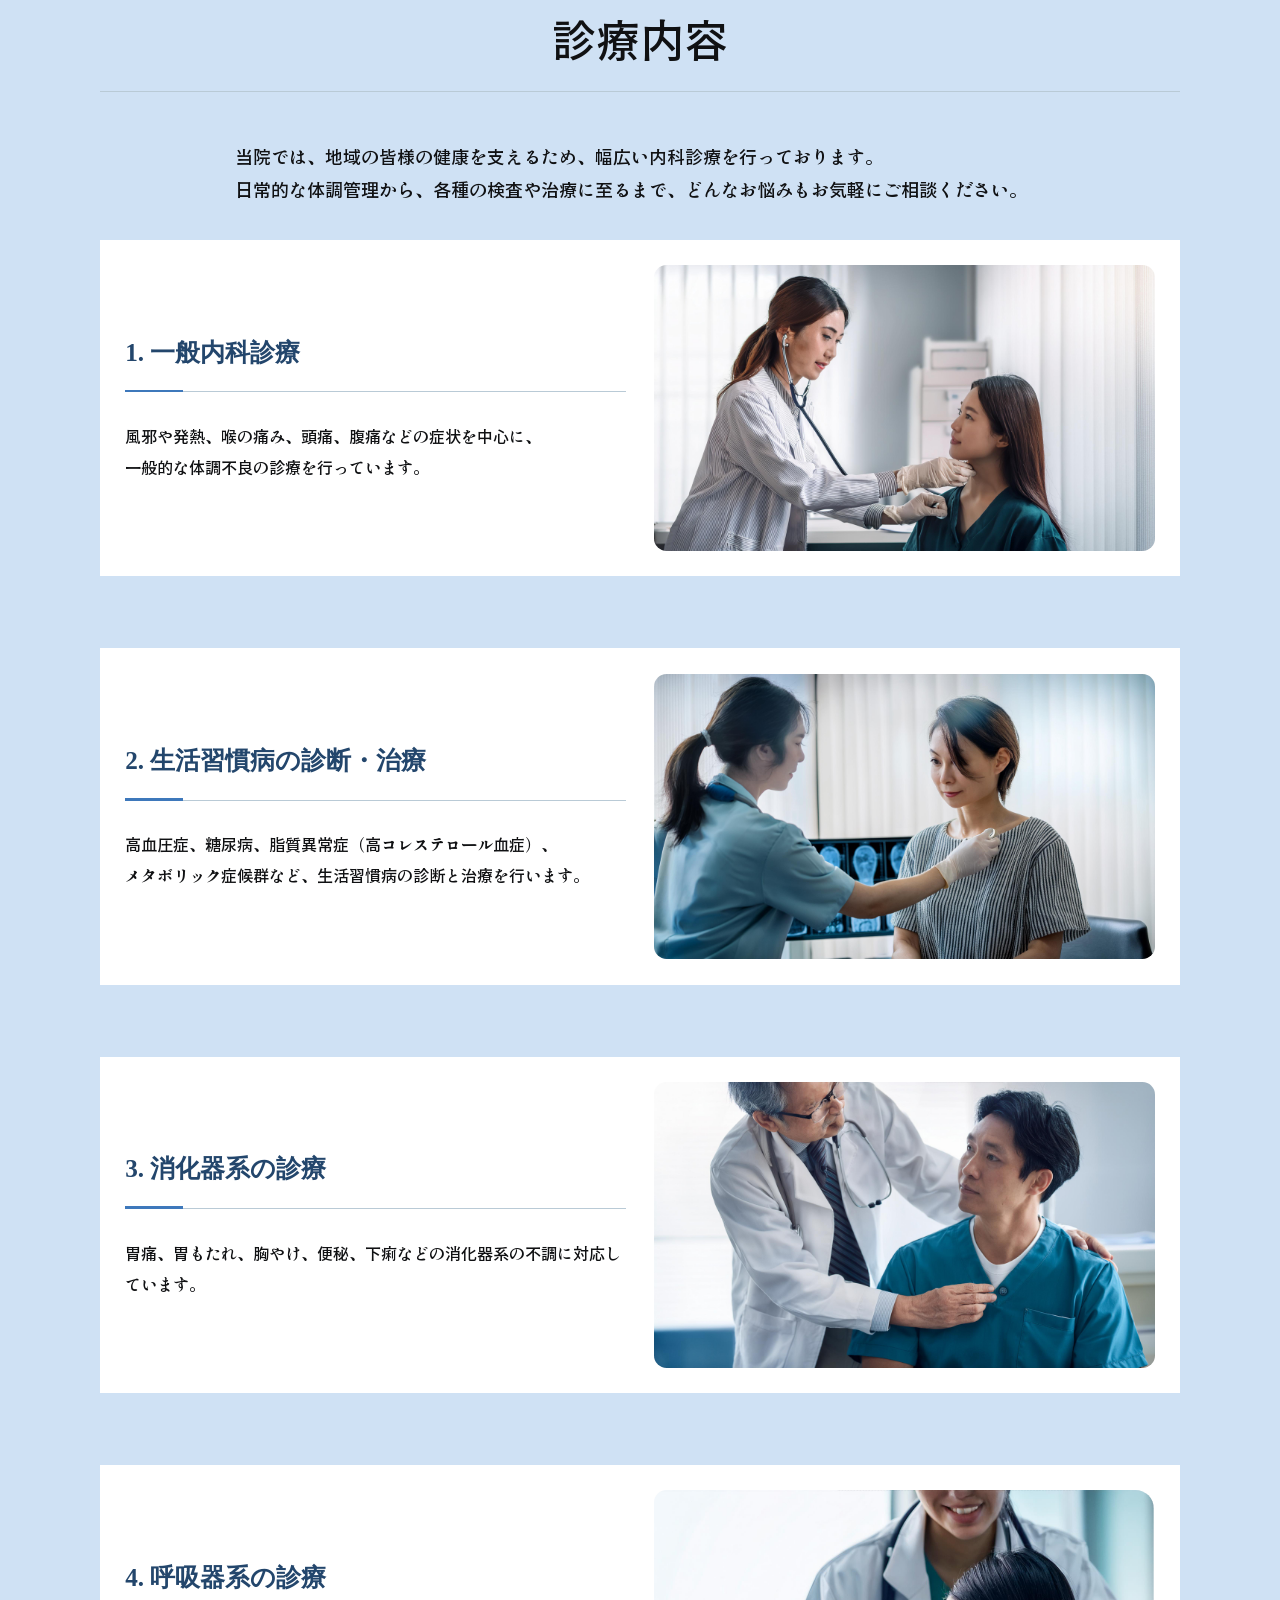
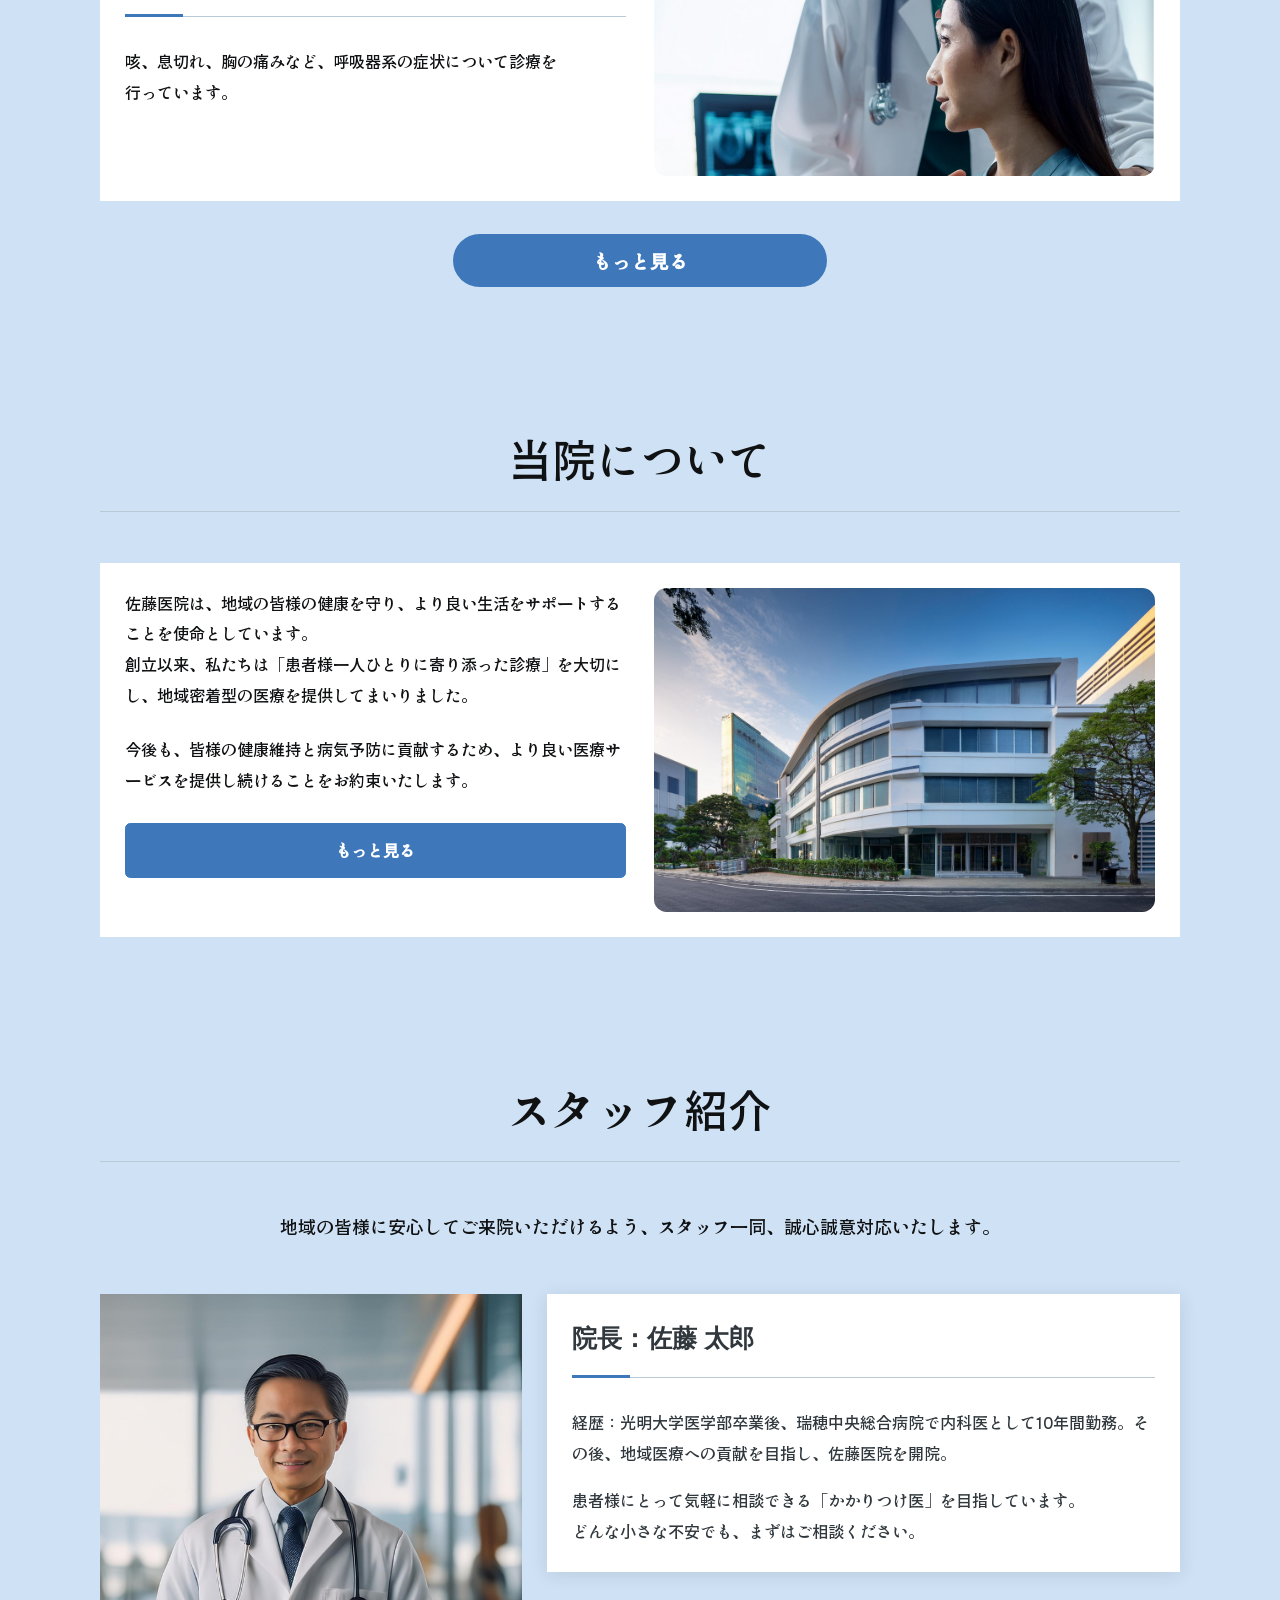
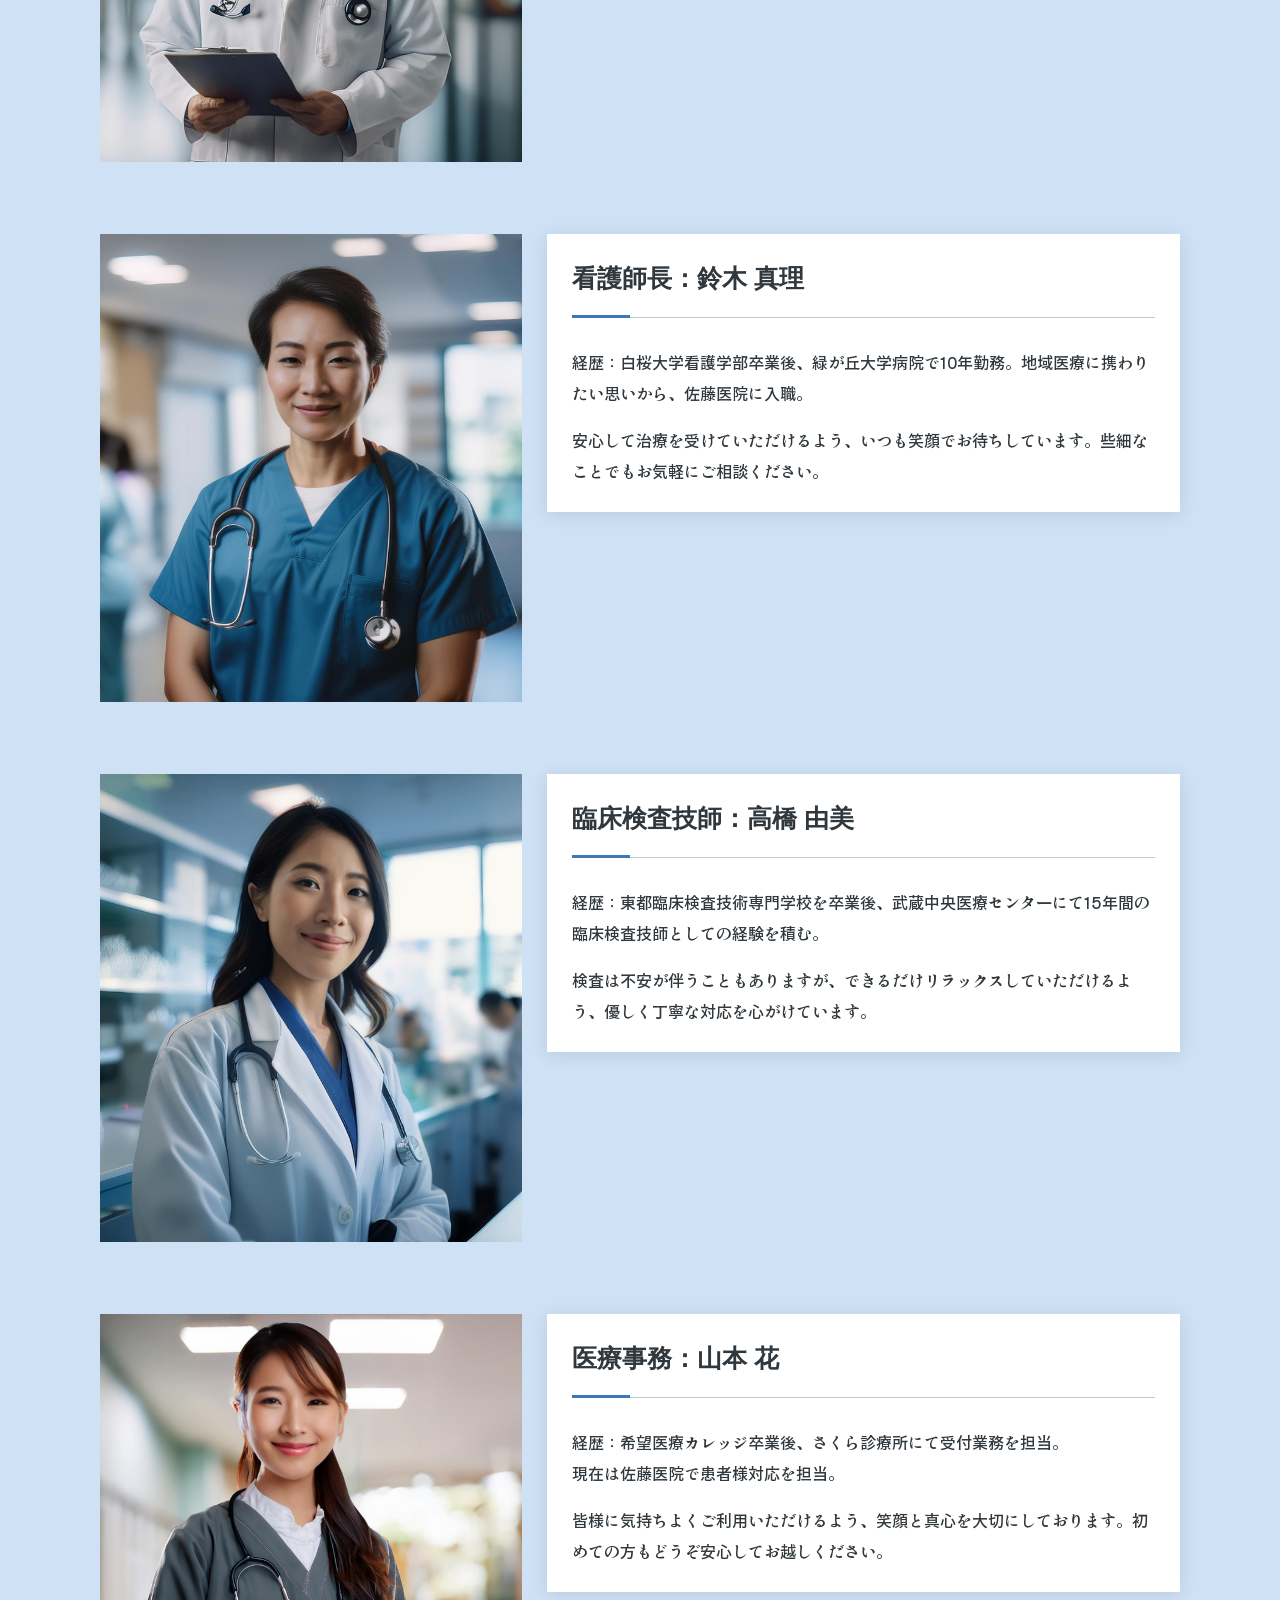
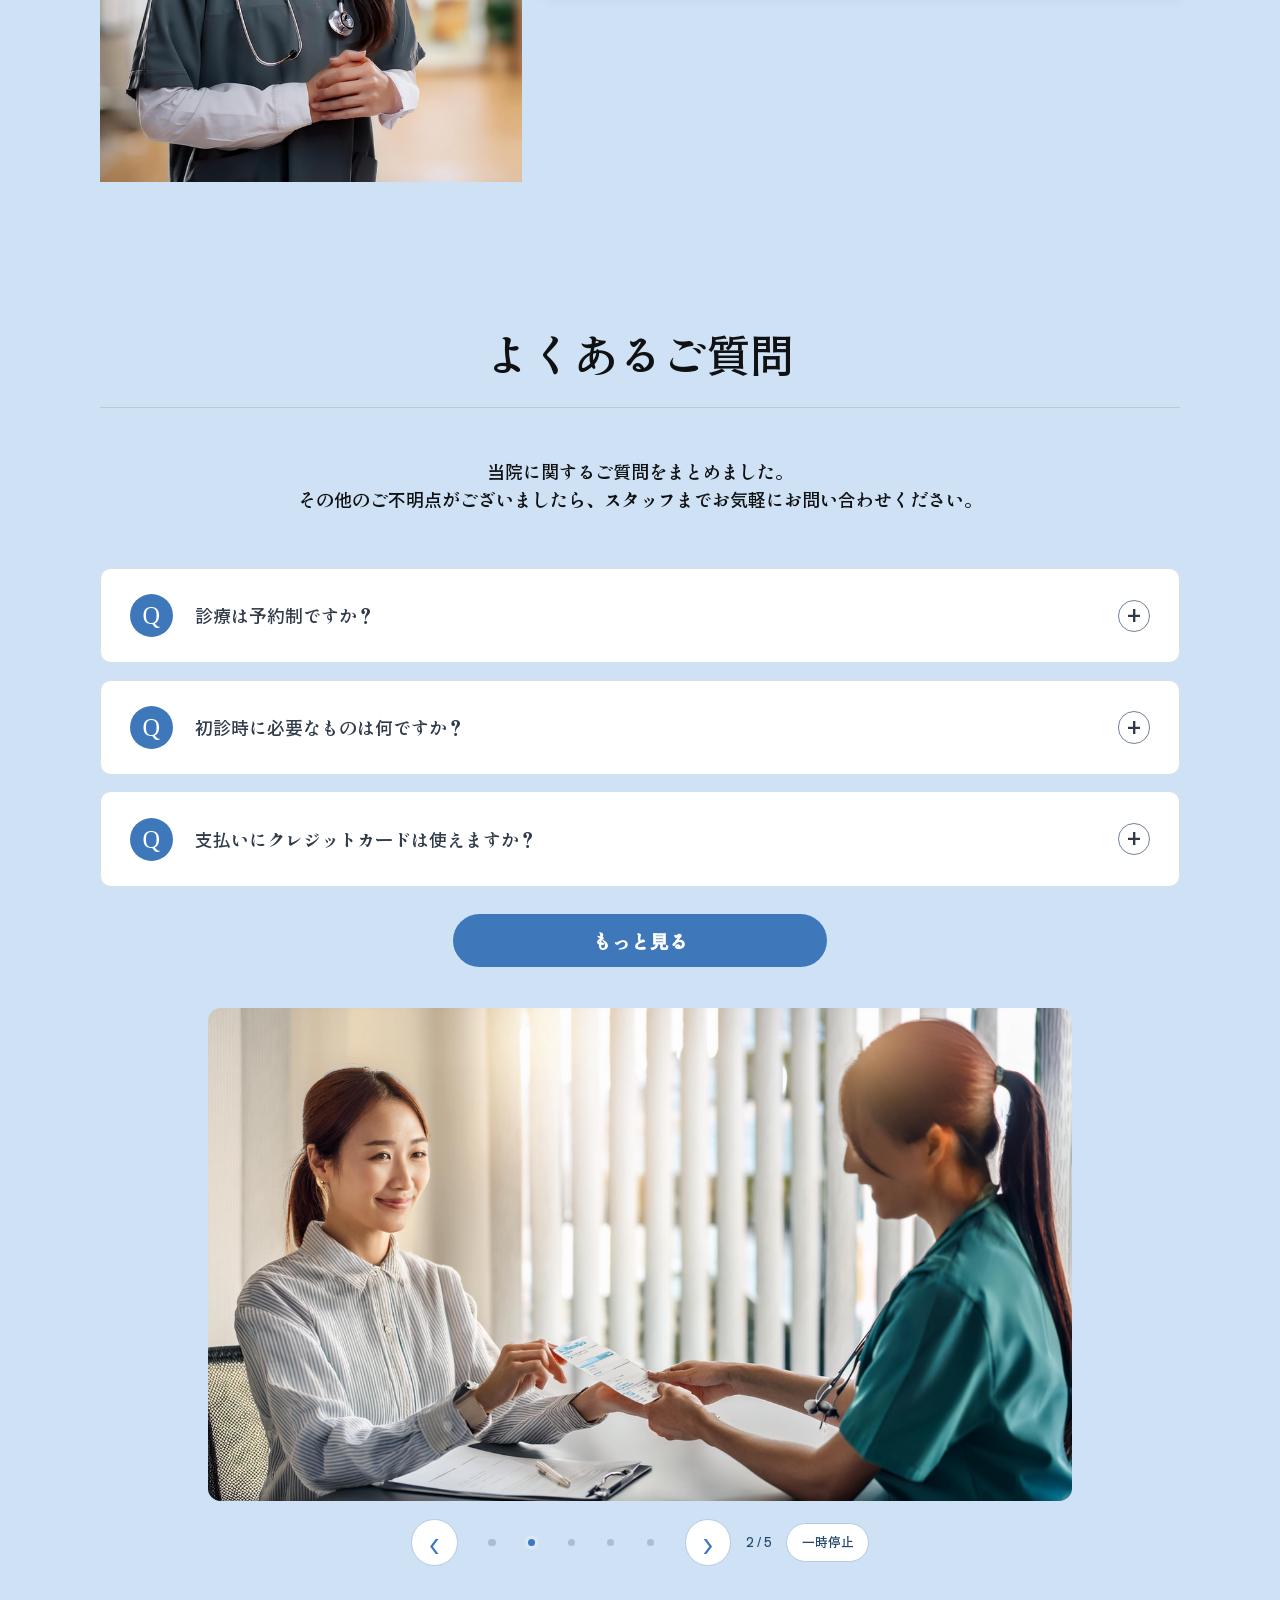
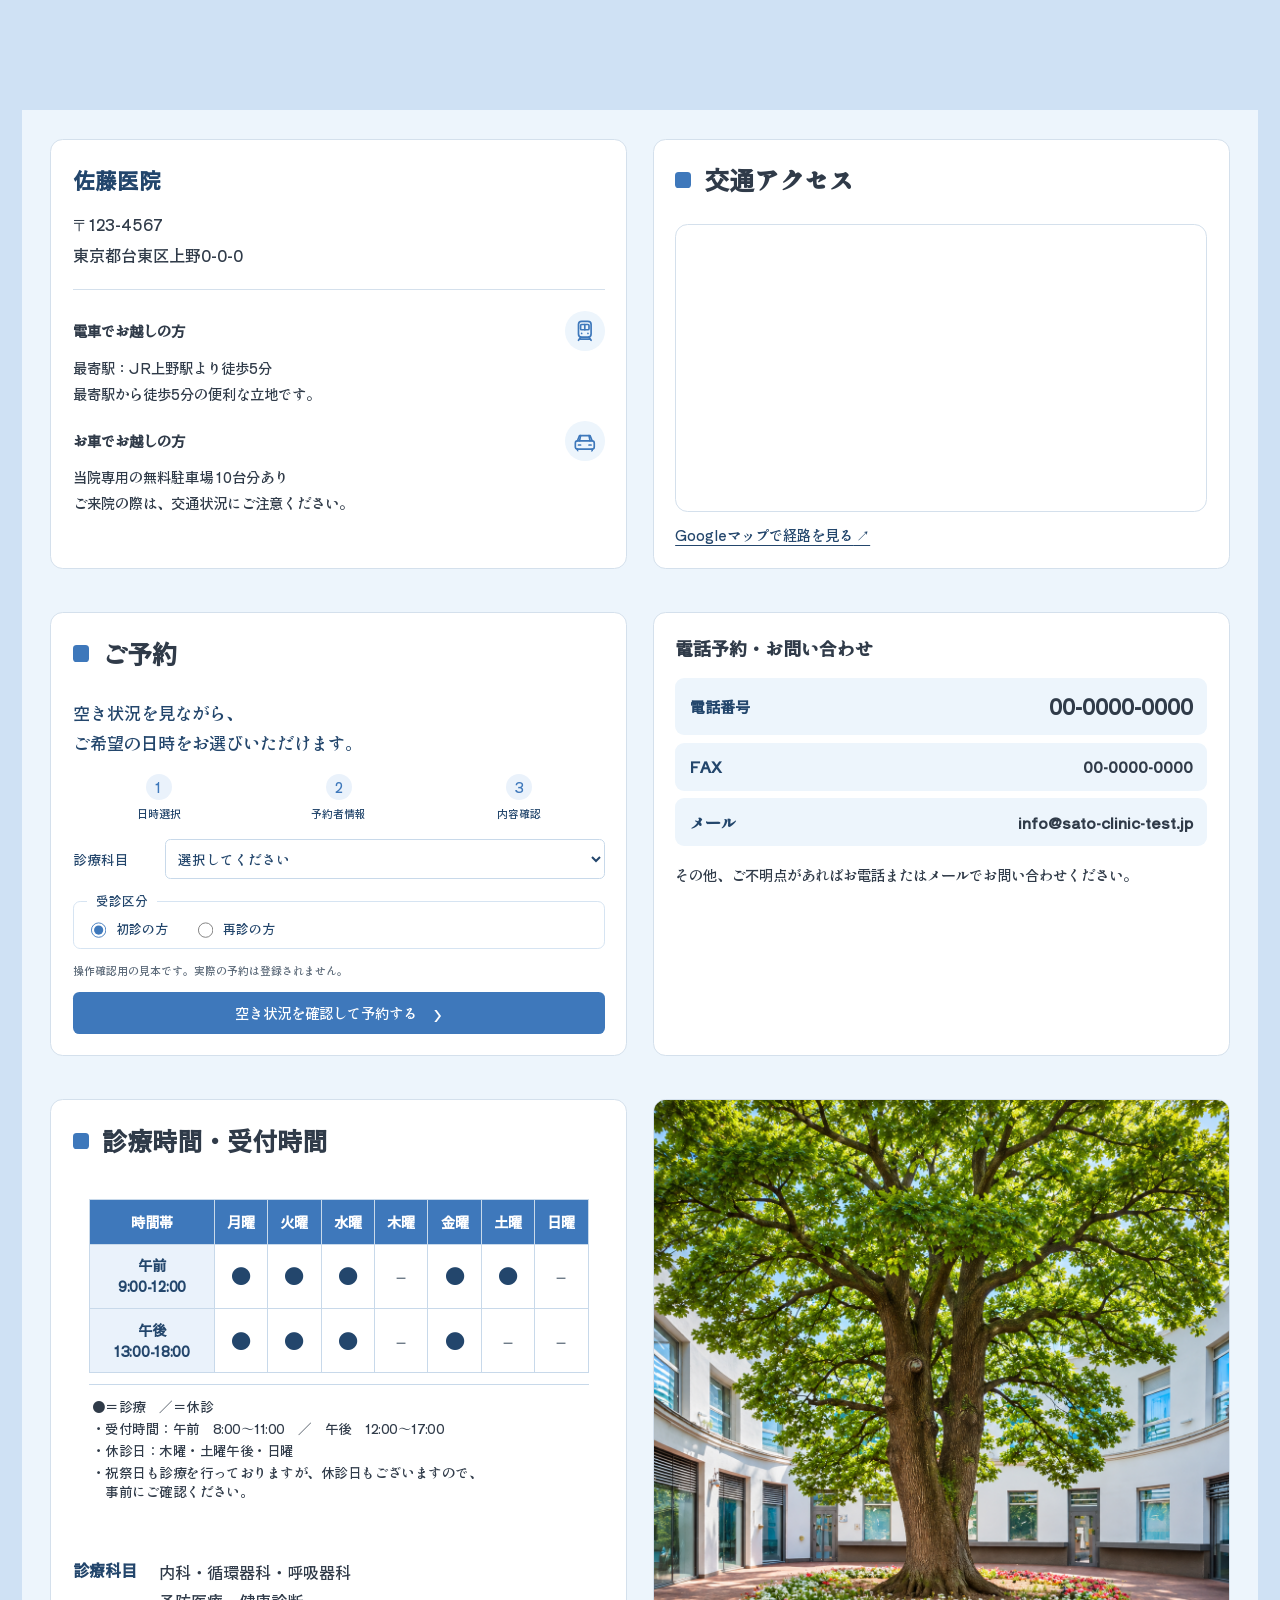
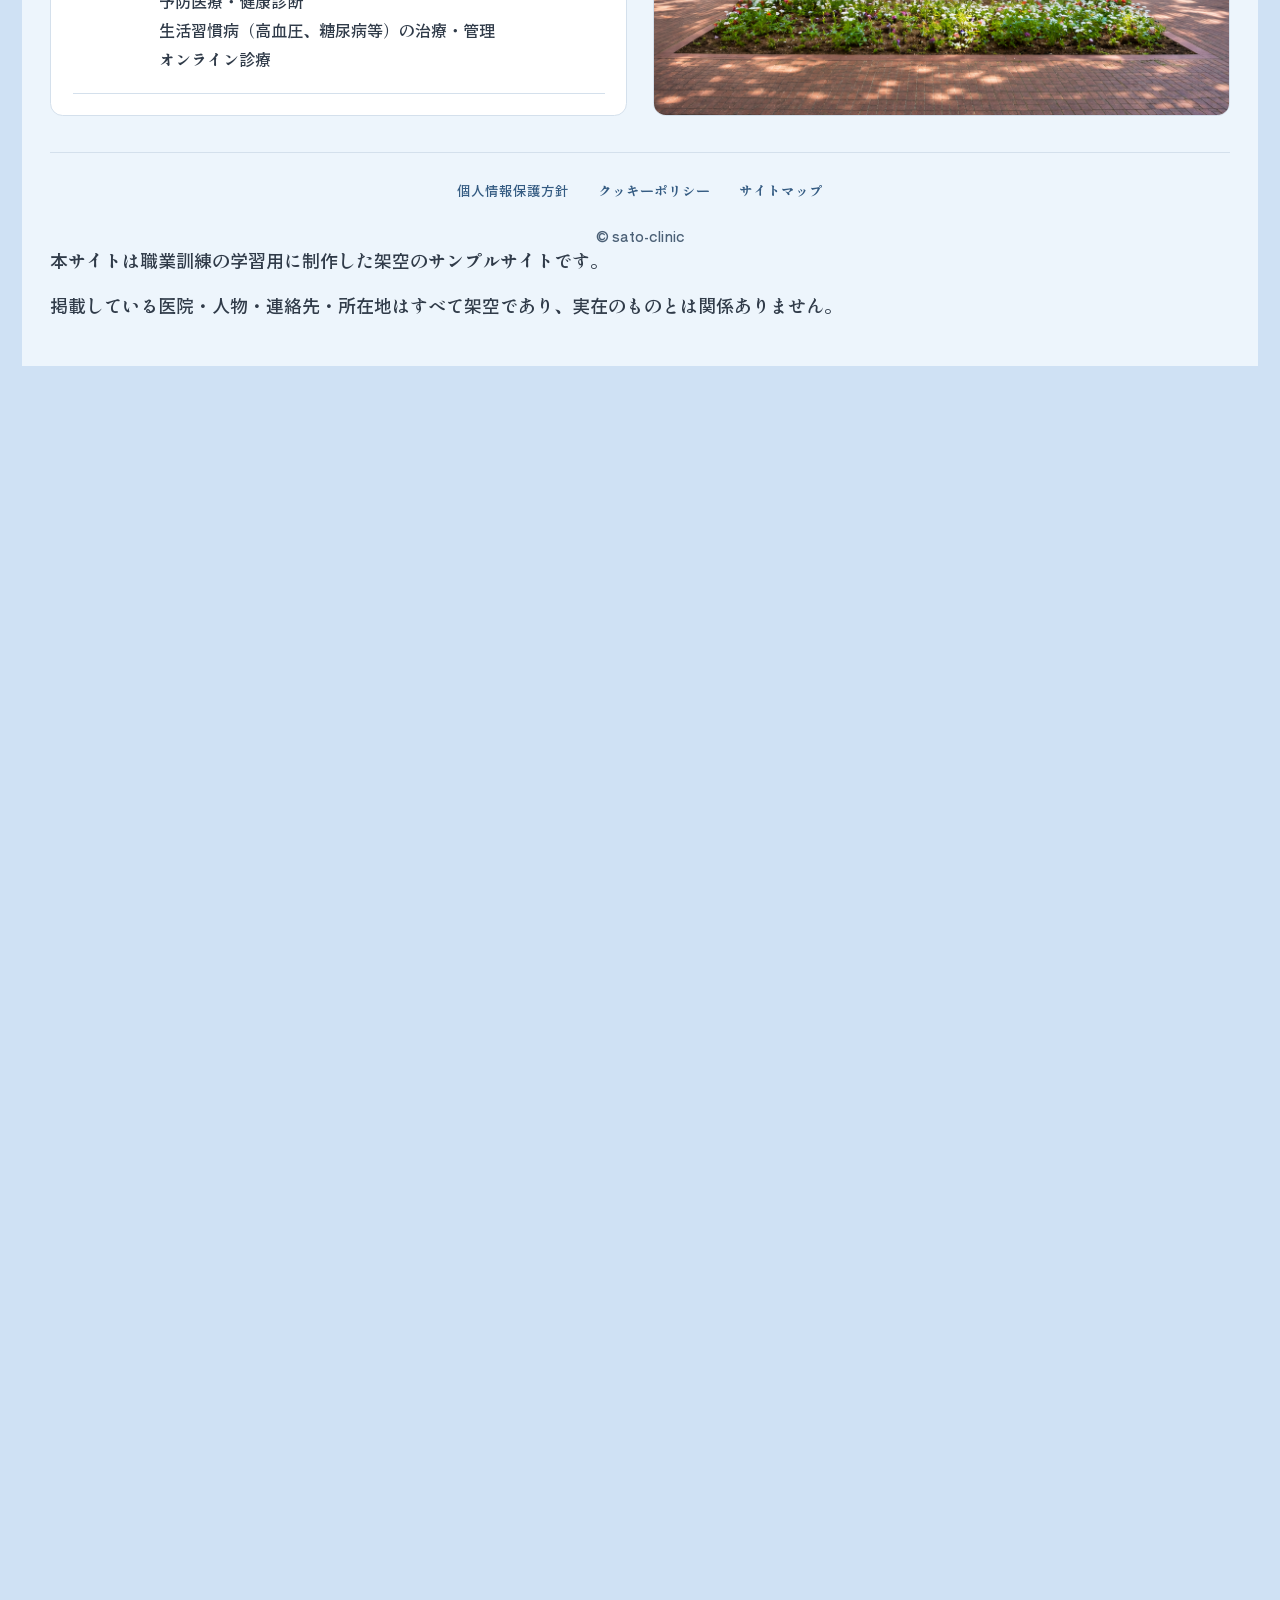
==== commit 3fb07c56: "4回目" ====
--- a/index.html
+++ b/index.html
@@ -62,7 +62,7 @@
  <div class="home-services"><div class="schedule-panel" aria-label="診療時間表"><div class="schedule-inner"><h3>診療時間</h3>
 <div class="schedule-table-scroll" role="region" aria-label="診療時間表" tabindex="0"><table class="hours-table"><thead><tr><th scope="col">時間帯</th><th scope="col">月曜</th><th scope="col">火曜</th><th scope="col">水曜</th><th scope="col">木曜</th><th scope="col">金曜</th><th scope="col">土曜</th><th scope="col">日曜</th></tr></thead>
 <tbody><tr><td><span class="hours-period">午前</span><span class="hours-time">9:00-12:00</span></td><td>●</td><td>●</td><td>●</td><td class="dash">－</td><td>●</td><td>●</td><td class="dash">－</td></tr><tr><td><span class="hours-period">午後</span><span class="hours-time">13:00-18:00</span></td><td>●</td><td>●</td><td>●</td><td class="dash">－</td><td>●</td><td class="dash">－</td><td class="dash">－</td></tr></tbody></table></div>
-<div class="schedule-note"><p>●＝診療　／＝休診</p><p>・受付時間：午前　8:00〜11:00　／　午後　12:00〜17:00</p><p>・休診日：木曜・土曜午後・日曜</p><p>・祝祭日も診療を行っておりますが、休診日もございますので、事前にご確認ください。</p></div></div></div><form class="reservation-preview" aria-label="ご予約フォーム"><div class="reservation-head"><strong>ご予約フォーム</strong></div><p class="booking-launch-lead">空き状況を見ながら、<br>ご希望の日時をお選びいただけます。</p><ol class="booking-launch-steps" aria-label="ご予約の流れ"><li><b>1</b>日時選択</li><li><b>2</b>予約者情報</li><li><b>3</b>内容確認</li></ol><label class="booking-launch-field"><span>診療科目</span><select name="department" aria-label="診療科目" required><option value="">選択してください</option><option>内科</option><option>循環器科</option><option>呼吸器科</option><option>予防医療・健康診断</option><option>生活習慣病</option><option>オンライン診療</option></select></label><fieldset class="booking-visit booking-launch-visit"><legend>受診区分</legend><label><input type="radio" name="visit" value="初診" checked> 初診の方</label><label><input type="radio" name="visit" value="再診"> 再診の方</label></fieldset><p class="booking-launch-note">操作確認用の見本です。実際の予約は登録されません。</p><button class="reservation-preview-button" type="submit">空き状況を確認して予約する <span aria-hidden="true">›</span></button></form></div>
+<div class="schedule-note"><p>●＝診療　／＝休診</p><p>・受付時間：午前　8:00〜11:00　／　午後　12:00〜17:00</p><p>・休診日：木曜・土曜午後・日曜</p><p class="schedule-holiday-note"><span aria-hidden="true">・</span><span>祝祭日も診療を行っておりますが、休診日もございますので、<br>事前にご確認ください。</span></p></div></div></div><form class="reservation-preview" aria-label="ご予約フォーム"><div class="reservation-head"><strong>ご予約フォーム</strong></div><p class="booking-launch-lead">空き状況を見ながら、<br>ご希望の日時をお選びいただけます。</p><ol class="booking-launch-steps" aria-label="ご予約の流れ"><li><b>1</b>日時選択</li><li><b>2</b>予約者情報</li><li><b>3</b>内容確認</li></ol><label class="booking-launch-field"><span>診療科目</span><select name="department" aria-label="診療科目" required><option value="">選択してください</option><option>内科</option><option>循環器科</option><option>呼吸器科</option><option>予防医療・健康診断</option><option>生活習慣病</option><option>オンライン診療</option></select></label><fieldset class="booking-visit booking-launch-visit"><legend>受診区分</legend><label><input type="radio" name="visit" value="初診" checked> 初診の方</label><label><input type="radio" name="visit" value="再診"> 再診の方</label></fieldset><p class="booking-launch-note">操作確認用の見本です。実際の予約は登録されません。</p><button class="reservation-preview-button" type="submit">空き状況を確認して予約する <span aria-hidden="true">›</span></button></form></div>
  </section>
  <section class="home-stack home-greeting" aria-labelledby="director-greeting-title">
   <h2 id="director-greeting-title" class="section-rule">院長挨拶</h2>
@@ -119,7 +119,7 @@
   <div class="schedule-panel" aria-label="診療時間表"><div class="schedule-inner">
 <div class="schedule-table-scroll" role="region" aria-label="診療時間表" tabindex="0"><table class="hours-table"><thead><tr><th scope="col">時間帯</th><th scope="col">月曜</th><th scope="col">火曜</th><th scope="col">水曜</th><th scope="col">木曜</th><th scope="col">金曜</th><th scope="col">土曜</th><th scope="col">日曜</th></tr></thead>
 <tbody><tr><td><span class="hours-period">午前</span><span class="hours-time">9:00-12:00</span></td><td>●</td><td>●</td><td>●</td><td class="dash">－</td><td>●</td><td>●</td><td class="dash">－</td></tr><tr><td><span class="hours-period">午後</span><span class="hours-time">13:00-18:00</span></td><td>●</td><td>●</td><td>●</td><td class="dash">－</td><td>●</td><td class="dash">－</td><td class="dash">－</td></tr></tbody></table></div>
-<div class="schedule-note"><p>●＝診療　／＝休診</p><p>・受付時間：午前　8:00〜11:00　／　午後　12:00〜17:00</p><p>・休診日：木曜・土曜午後・日曜</p><p>・祝祭日も診療を行っておりますが、休診日もございますので、事前にご確認ください。</p></div></div></div>
+<div class="schedule-note"><p>●＝診療　／＝休診</p><p>・受付時間：午前　8:00〜11:00　／　午後　12:00〜17:00</p><p>・休診日：木曜・土曜午後・日曜</p><p class="schedule-holiday-note"><span aria-hidden="true">・</span><span>祝祭日も診療を行っておりますが、休診日もございますので、<br>事前にご確認ください。</span></p></div></div></div>
   <dl class="clinic-info-list">
    <div class="clinic-info-row"><dt>診療科目</dt><dd>内科・循環器科・呼吸器科<br>予防医療・健康診断<br>生活習慣病（高血圧、糖尿病等）の治療・管理<br>オンライン診療</dd></div>
   </dl>
--- a/css/style.css
+++ b/css/style.css
@@ -200,8 +200,10 @@
 .hours-table td.dash {font-size:calc(20px * var(--text-scale, 1));font-weight:400;color:#5c6a79;}
 .schedule-note {border-top:1px solid #c8d9ea;font-size:calc(13px * var(--text-scale, 1));line-height:1.65;margin-top:12px;padding:10px 3px 0;}
 .schedule-note p {margin:3px 0;}
-.clinic-footer .schedule-note {font-size:calc(14px * var(--text-scale,1));line-height:calc(21.45px * var(--text-scale,1));letter-spacing:-.04em;}
-.clinic-footer .schedule-note p {line-height:inherit;}
+.schedule-holiday-note {display:flex;align-items:flex-start;}
+.schedule-holiday-note > span:last-child {min-width:0;flex:1;}
+:is(.clinic-footer,.home-overview) .schedule-note {font-size:calc(15px * var(--text-scale,1));line-height:calc(21.45px * var(--text-scale,1));letter-spacing:-.04em;}
+:is(.clinic-footer,.home-overview) .schedule-note p {line-height:inherit;}
 .footer-map {display:block;width:100%;height:320px;margin:0 0 12px;border-radius:14px;border:1px solid #d4e0ec;}
 .map-directions {display:block;align-self:flex-start;flex-shrink:0;margin:0 0 24px;color:#23466c;font-size:calc(16px * var(--text-scale, 1));line-height:1.6;text-decoration:underline;text-underline-offset:4px;}
 .clinic-access-photo {display:block;width:100%;height:auto;aspect-ratio:7 / 4;object-fit:cover;border-radius:14px;border:1px solid #d4e0ec;}
@@ -252,7 +254,12 @@
 .clinic-footer .clinic-access-note .clinic-access-address {font-size:calc(18px * var(--text-scale,1));line-height:1.9;margin-bottom:24px;padding-bottom:20px;border-bottom:1px solid #d4e0ec;}
 .clinic-footer .clinic-reservation .reservation-preview {flex:1;min-height:0;padding:0;border:0;background:transparent;}
 .clinic-footer .schedule-inner {padding:0;border:0;background:transparent;}
-.clinic-footer .hours-table {min-width:0;}
+:is(.clinic-footer,.home-overview) .hours-table {min-width:0;font-size:calc(16px * var(--text-scale,1));}
+:is(.clinic-footer,.home-overview) .hours-table th,:is(.clinic-footer,.home-overview) .hours-table td {padding-block:12px;}
+:is(.clinic-footer,.home-overview) .hours-table th:first-child,:is(.clinic-footer,.home-overview) .hours-table td:first-child {width:25%;padding-inline:3px;text-align:center;font-size:calc(16px * var(--text-scale,1));}
+:is(.clinic-footer,.home-overview) .hours-table td,:is(.clinic-footer,.home-overview) .hours-table td.dash {font-size:calc(22px * var(--text-scale,1));}
+:is(.clinic-footer,.home-overview) .hours-table .hours-period,:is(.clinic-footer,.home-overview) .hours-table .hours-time {display:block;line-height:1.45;white-space:nowrap;}
+:is(.clinic-footer,.home-overview) .hours-table .hours-time {font-size:calc(16px * var(--text-scale,1));letter-spacing:-.02em;}
 .clinic-footer .clinic-columns--access-first > .clinic-photo-card {padding:0;overflow:hidden;}
 .clinic-footer .clinic-photo-card .clinic-access-photo {border:0;border-radius:0;aspect-ratio:1;}
 @media screen and (min-width:1101px) {
@@ -311,7 +318,7 @@
 .more-button:hover {opacity:.8}
 .home-overview .schedule-panel {margin:0;width:610px}
 .home-services .schedule-inner,.clinic-footer .schedule-inner {height:100%;display:flex;flex-direction:column;padding:16px 18px;}
-.home-services .hours-table,.clinic-footer .hours-table {flex:1;}
+.home-services .hours-table,:is(.clinic-footer,.home-overview) .hours-table {flex:1;}
 .reservation-preview {display:flex;flex-direction:column;min-height:385px;background:#fff;border:1px solid #d1dfed;border-radius:8px;padding:16px 18px;color:#23466c;font-family:inherit;}
 .reservation-head {display:flex;justify-content:space-between;align-items:center;gap:12px;border-bottom:1px solid #c8d9ea;padding-bottom:12px;color:#23466c;}
 .reservation-head strong {margin-bottom:0;}
@@ -396,6 +403,8 @@
 .clinical-slider-status {margin:0;font-size:calc(14px * var(--text-scale,1));font-variant-numeric:tabular-nums;}
 .clinical-slider :is(button,.clinical-slider-track):focus-visible {outline:3px solid var(--header-blue);outline-offset:-3px;}
 .clinical-slider-arrow:hover {background:#edf5fc;}
+.clinical-slider-autoplay {min-height:44px;padding:8px 16px;border:1px solid #b5cbe1;border-radius:22px;background:#fff;color:#23466c;font:inherit;font-size:calc(14px * var(--text-scale,1));cursor:pointer;}
+.clinical-slider-autoplay:hover {background:#edf5fc;}
 /* 印刷 */
 /* 1440pxのPCデザインを維持し、画面が狭い場合だけ組み替える */
 @media screen and (max-width:1439px) {
@@ -547,10 +556,15 @@
   .hours-table th:first-child,.hours-table td:first-child {width:34%;padding-inline:3px;font-size:calc(clamp(10px,2.8vw,12px) * var(--text-scale,1));}
   .hours-table td,.hours-table td.dash {font-size:calc(clamp(14px,3.8vw,18px) * var(--text-scale,1));}
   .hours-table .hours-period,.hours-table .hours-time {display:block;line-height:1.5;white-space:nowrap;}
+  :is(.clinic-footer,.home-overview) .hours-table {font-size:calc(clamp(10px,2.8vw,13px) * var(--text-scale,1));}
+  :is(.clinic-footer,.home-overview) .hours-table th,:is(.clinic-footer,.home-overview) .hours-table td {padding-block:10px;}
+  :is(.clinic-footer,.home-overview) .hours-table th:first-child,:is(.clinic-footer,.home-overview) .hours-table td:first-child {width:34%;font-size:calc(clamp(12px,3.4vw,15px) * var(--text-scale,1));}
+  :is(.clinic-footer,.home-overview) .hours-table td,:is(.clinic-footer,.home-overview) .hours-table td.dash {font-size:calc(clamp(16px,4vw,20px) * var(--text-scale,1));}
+  :is(.clinic-footer,.home-overview) .hours-table .hours-time {font-size:calc(clamp(12px,3.4vw,15px) * var(--text-scale,1));}
   .schedule-inner h3,.reservation-head strong {font-size:calc(21px * var(--text-scale,1));}
   .schedule-note {font-size:calc(13px * var(--text-scale,1));}
   .schedule-note p {font-size:inherit;line-height:1.8;}
-  .clinic-footer .schedule-note {line-height:calc(23.4px * var(--text-scale,1));}
+  :is(.clinic-footer,.home-overview) .schedule-note {line-height:calc(23.4px * var(--text-scale,1));}
   .back-to-top {width:48px;height:48px;right:12px;bottom:calc(12px + env(safe-area-inset-bottom));}
   /* 横移動アニメーションによる画面外へのはみ出しを防ぐ */
   .home-staff .staff-card.is-revealed,.page-about .staff-card.is-revealed {animation-name:about-float-in;animation-duration:1.2s;}
@@ -707,14 +721,12 @@
   .department-badges li {font-size:calc(11px * var(--text-scale,1));}
 }
 
-/* 笑顔の写真：中央から左右に開くスプリットリビール */
+/* 笑顔の写真：前の写真が薄くなり、次の写真に切り替わるフェードアウト */
 .home-faq-slider.is-split-ready .clinical-slider-track {position:relative;display:block;aspect-ratio:7 / 4;overflow:hidden;scroll-snap-type:none;touch-action:pan-y;isolation:isolate;}
 .home-faq-slider.is-split-ready figure {position:absolute;inset:0;width:100%;height:100%;visibility:hidden;opacity:0;}
 .home-faq-slider.is-split-ready figure.is-active {visibility:visible;opacity:1;}
 .home-faq-slider.is-split-ready .gallery-photo {width:100%;height:100%;aspect-ratio:auto;object-fit:cover;user-select:none;-webkit-user-drag:none;}
-.split-reveal-shutter {position:absolute;inset:0;z-index:1;pointer-events:none;will-change:transform;}
-.split-reveal-shutter--left {clip-path:inset(0 50% 0 0);}
-.split-reveal-shutter--right {clip-path:inset(0 0 0 50%);}
+.faq-fade-overlay {position:absolute;inset:0;z-index:1;pointer-events:none;will-change:opacity;}
 .home-faq-slider :is(button,.clinical-slider-track):focus-visible {outline:3px solid var(--header-blue);outline-offset:-3px;}
 
 /* 院長挨拶の写真：画面に入ると穏やかに回転しながらフェードイン */
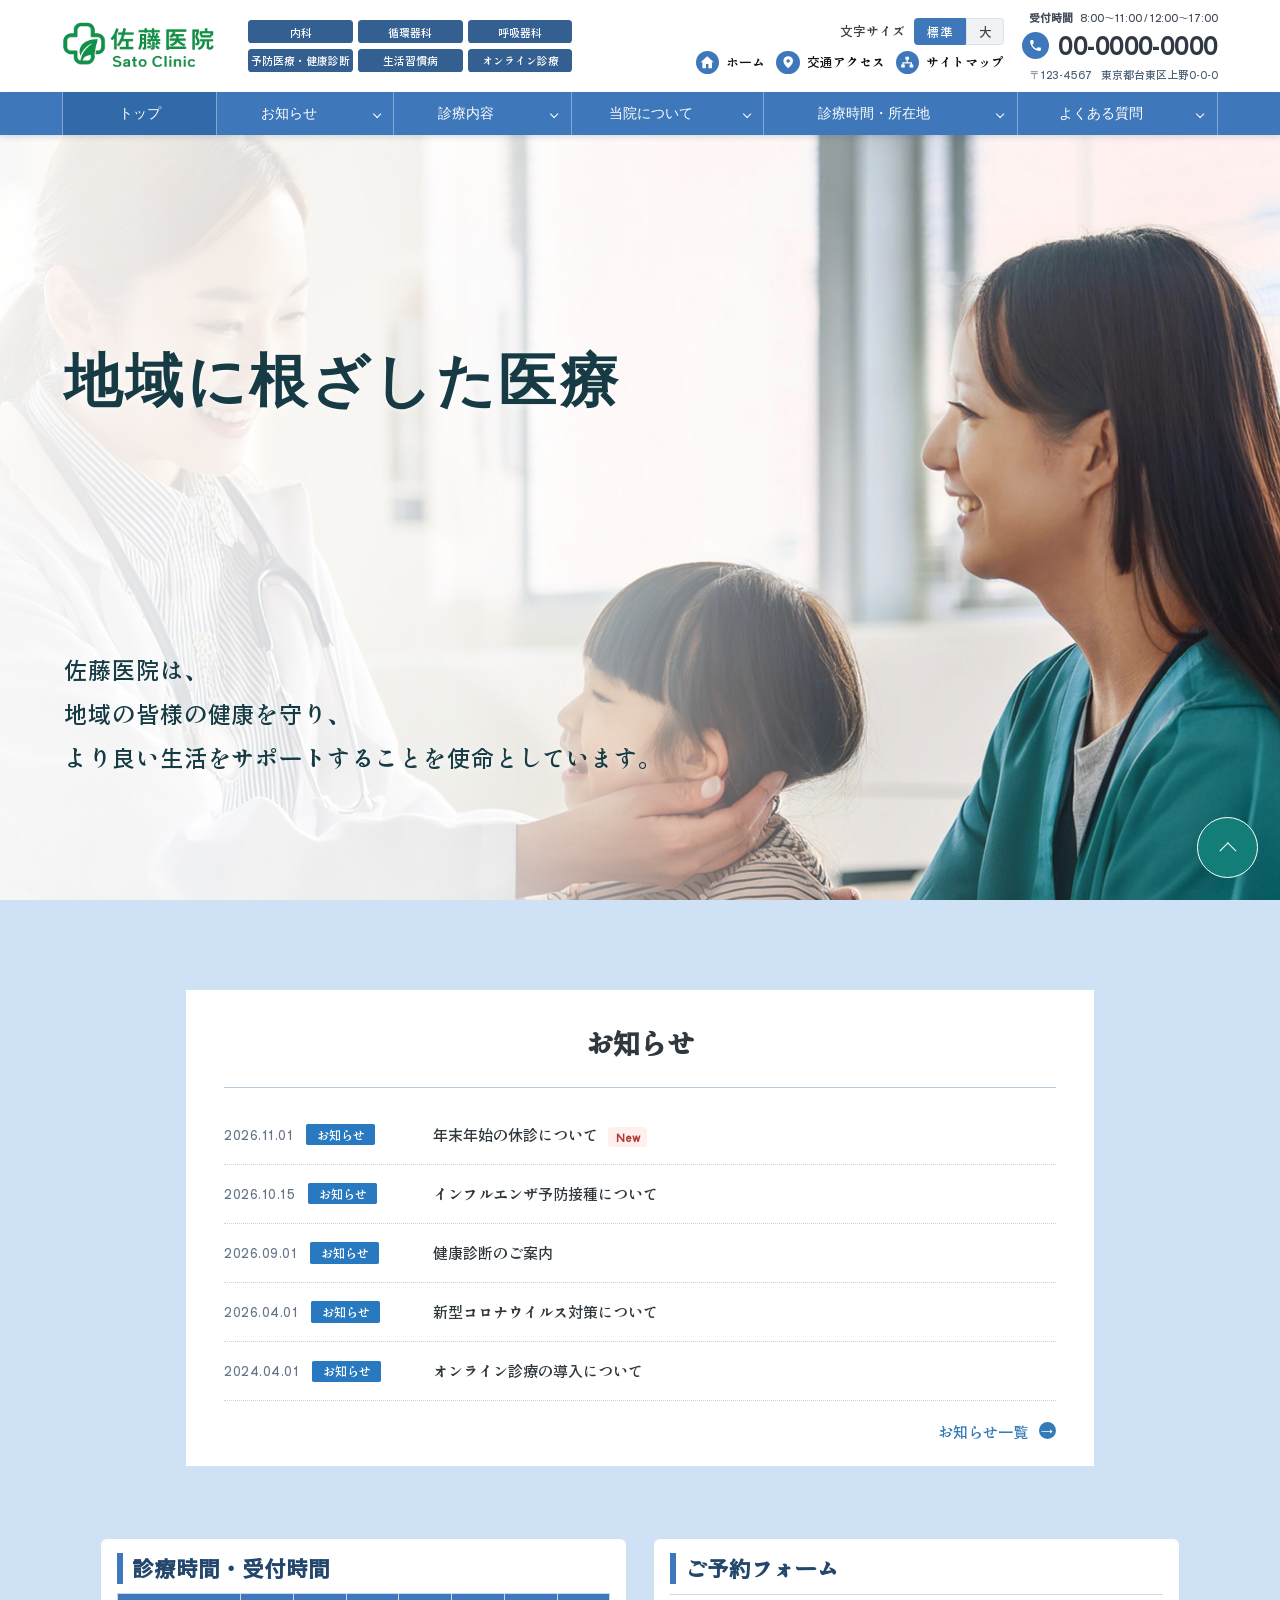
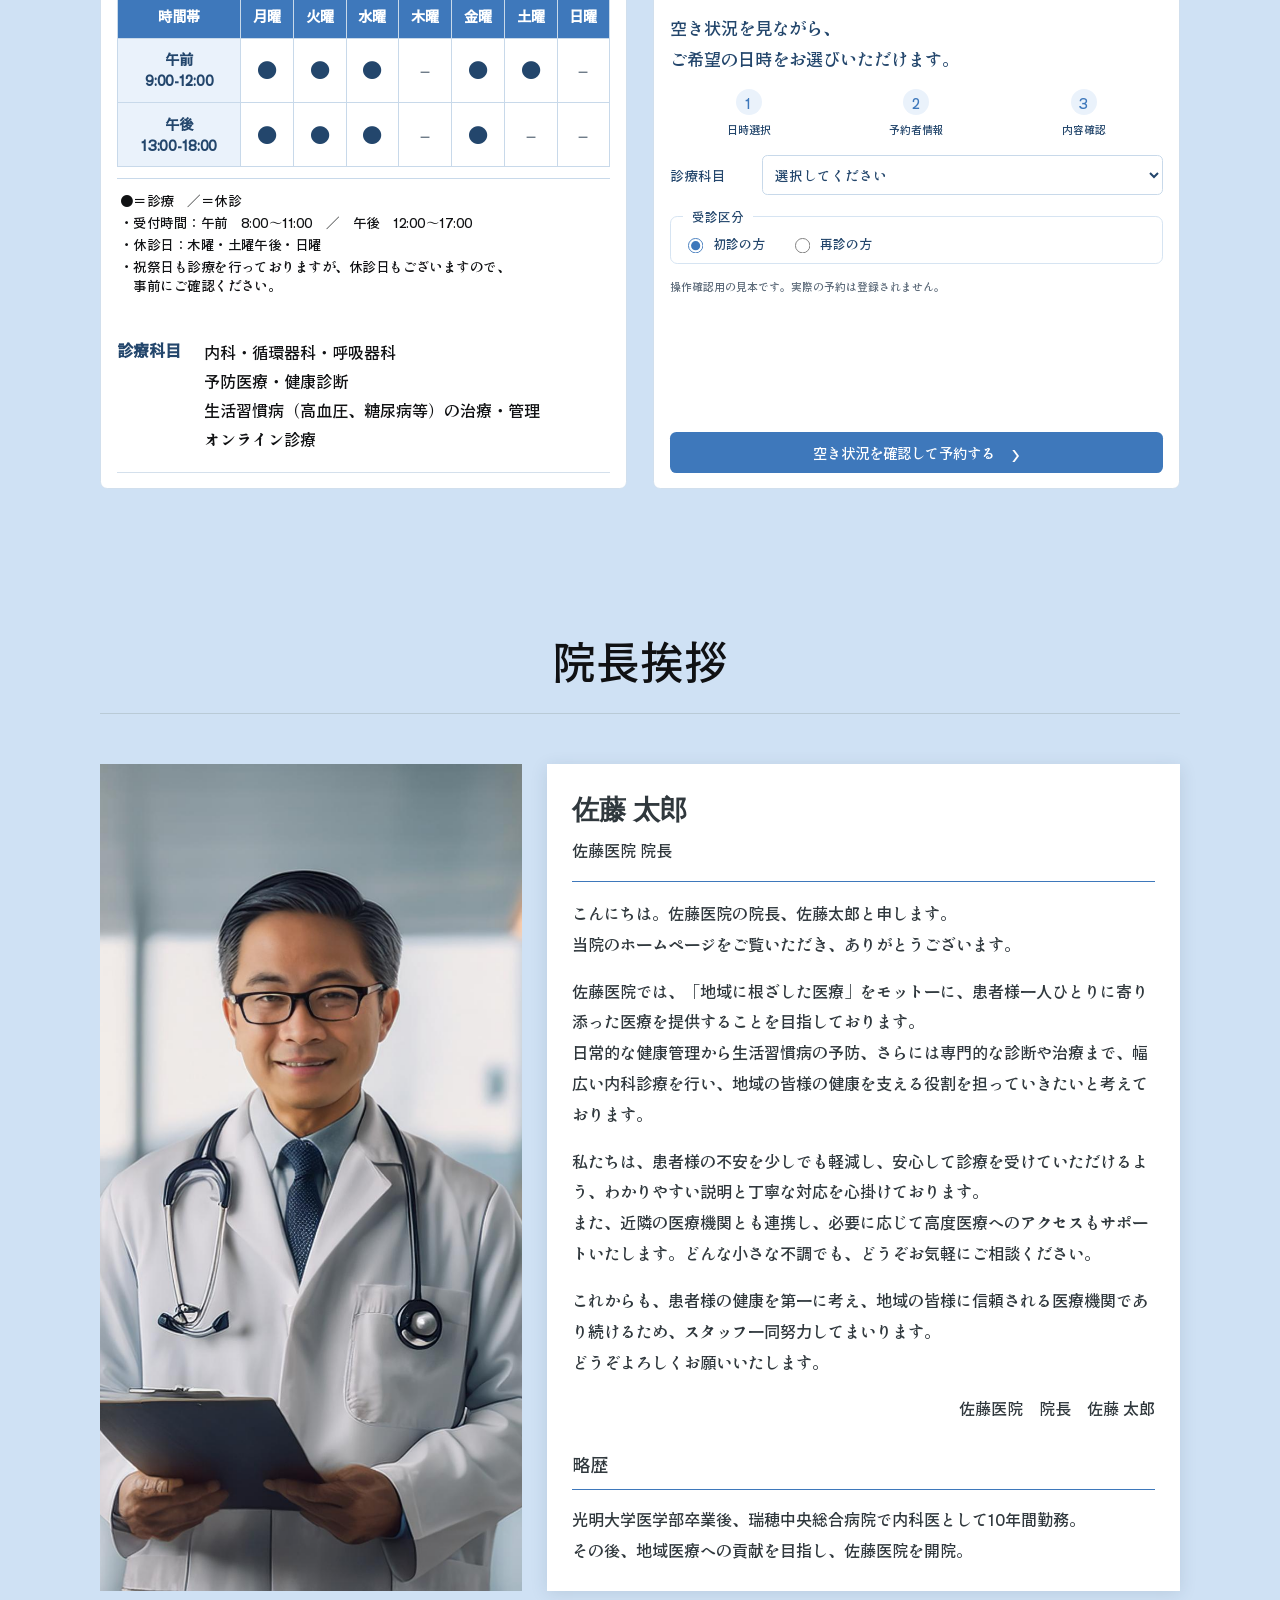
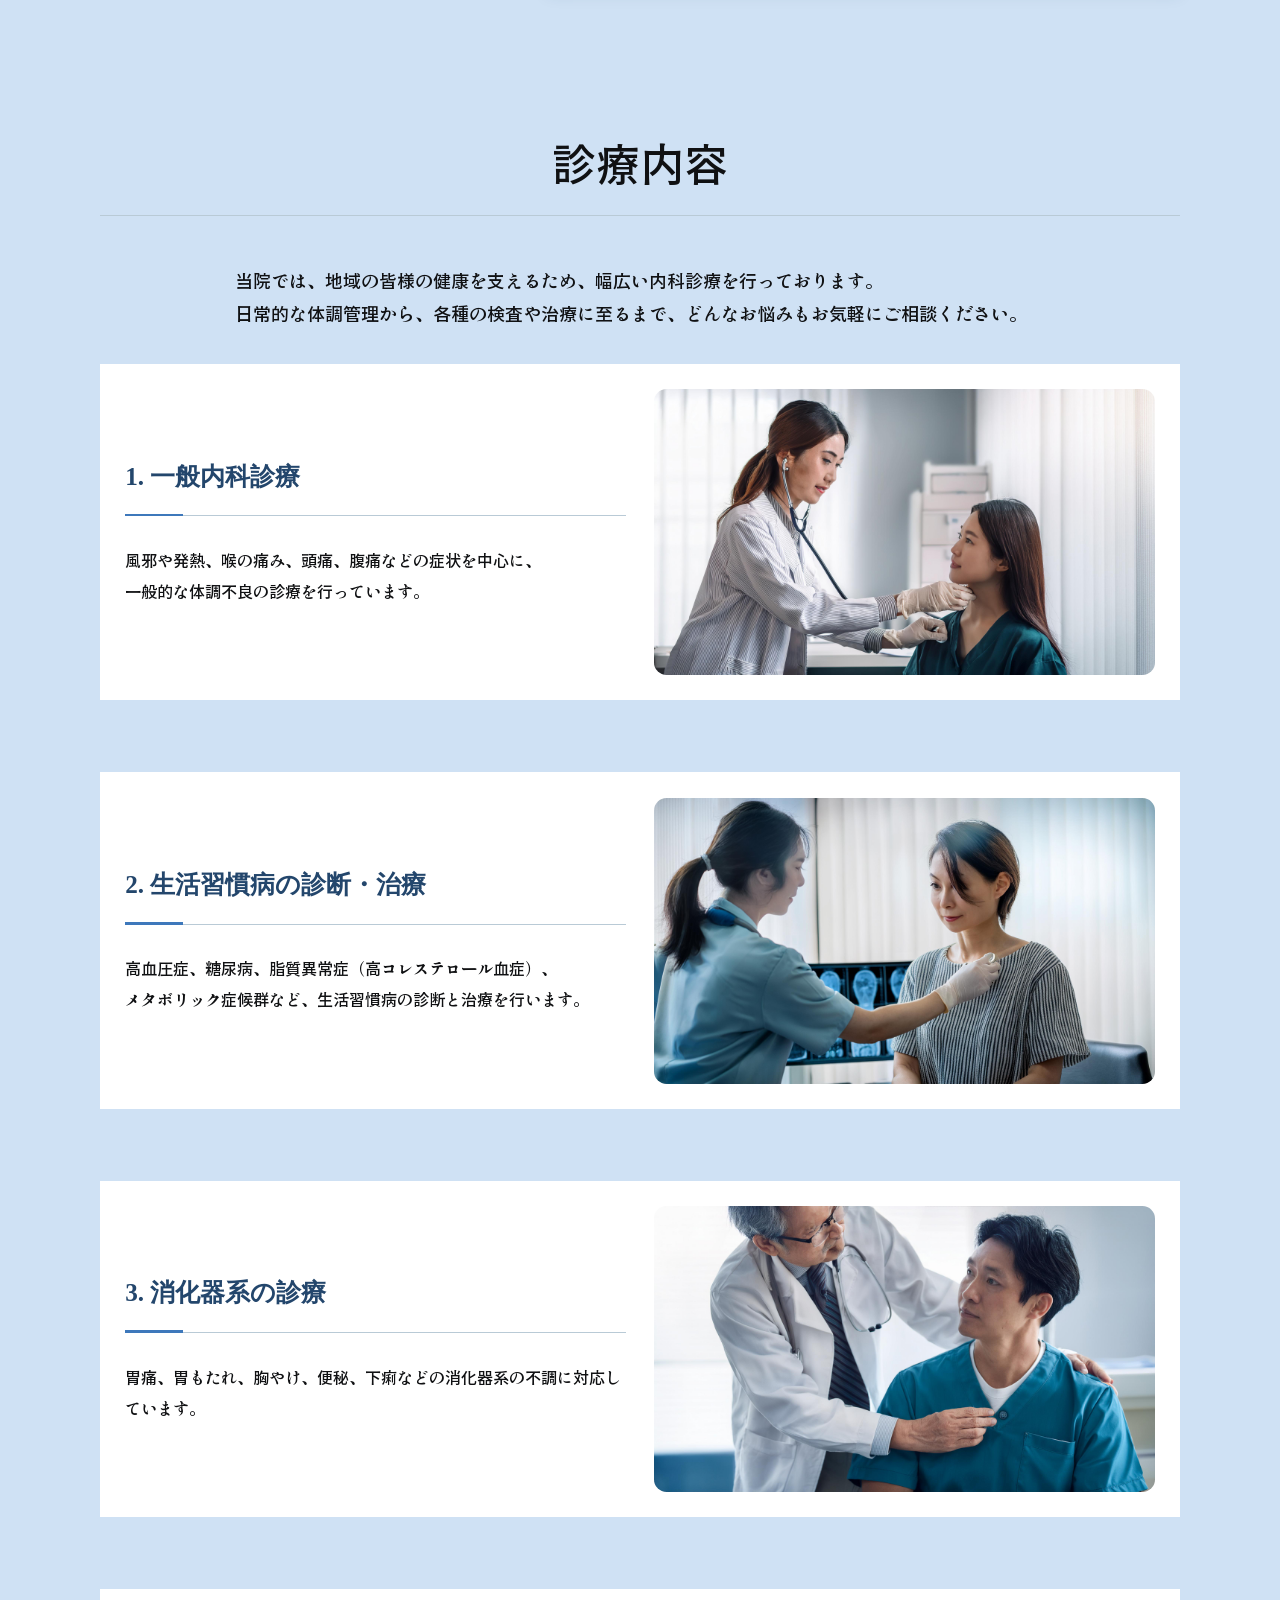
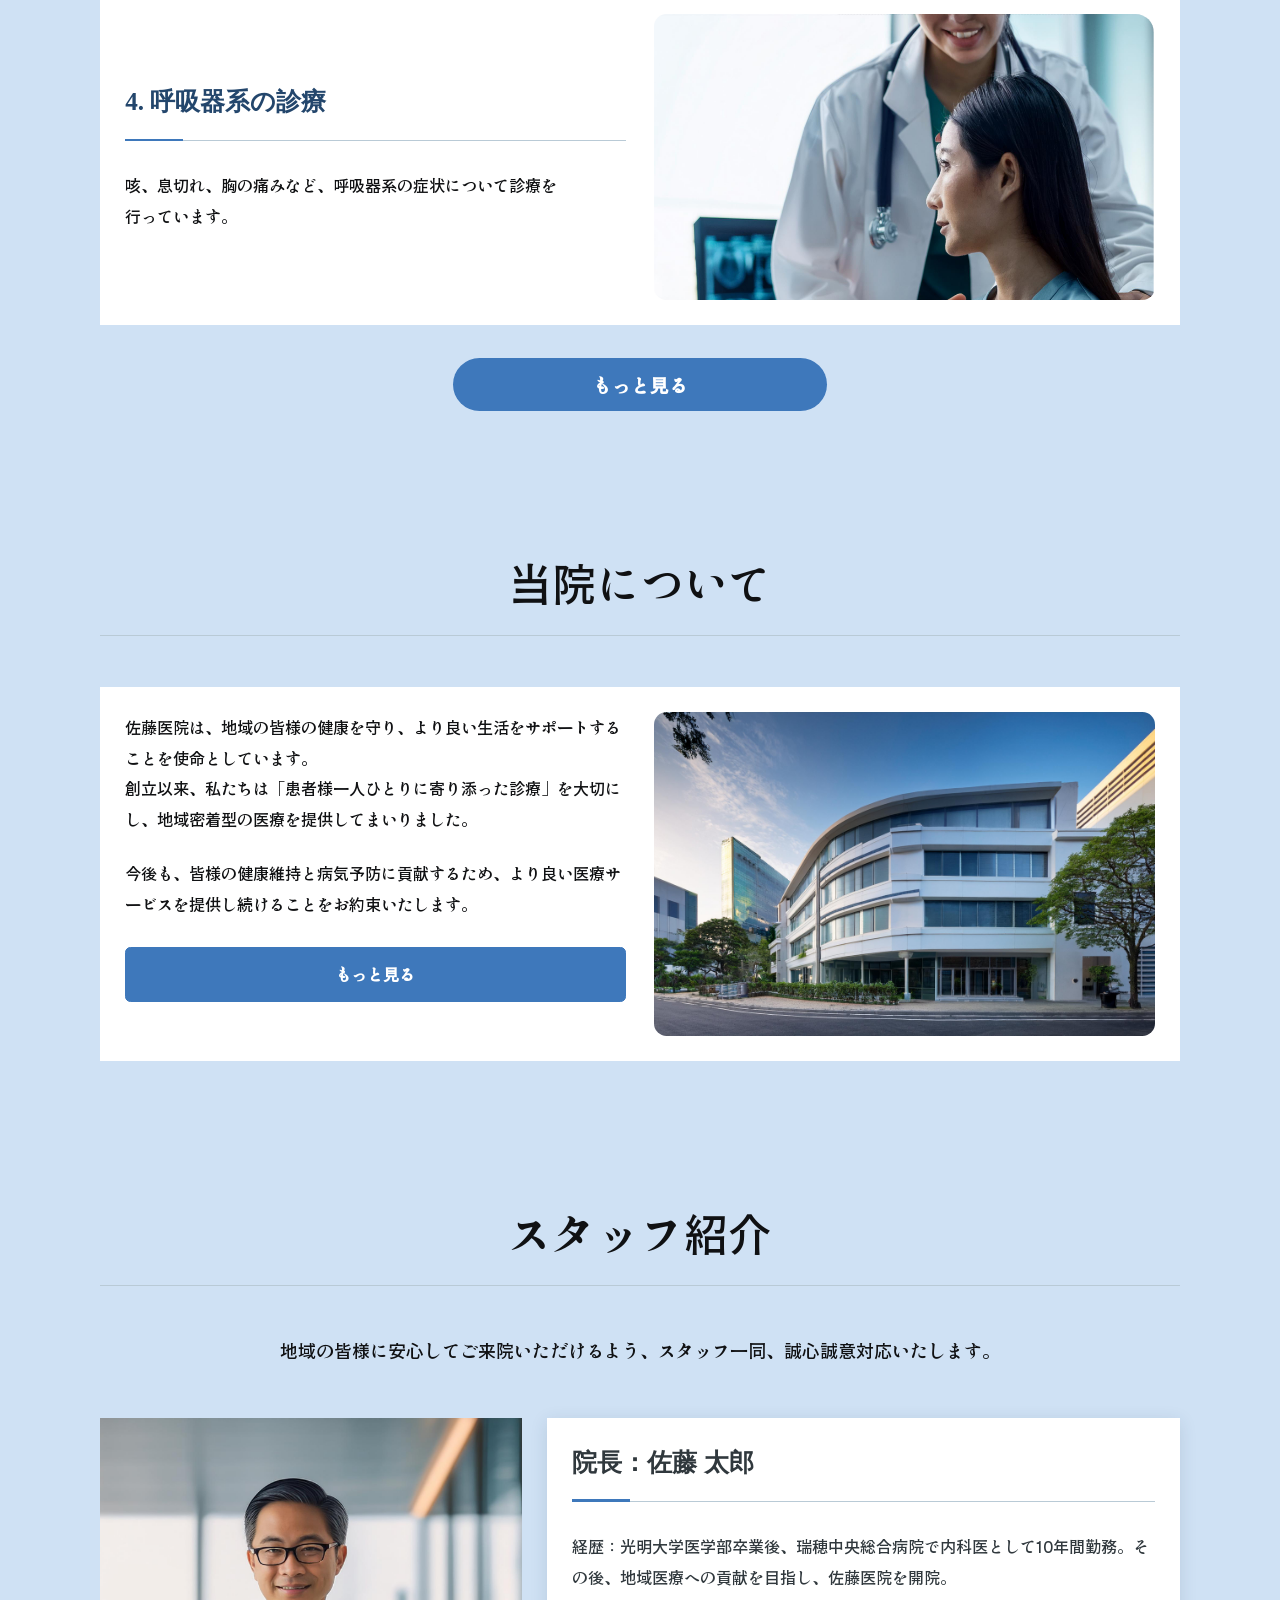
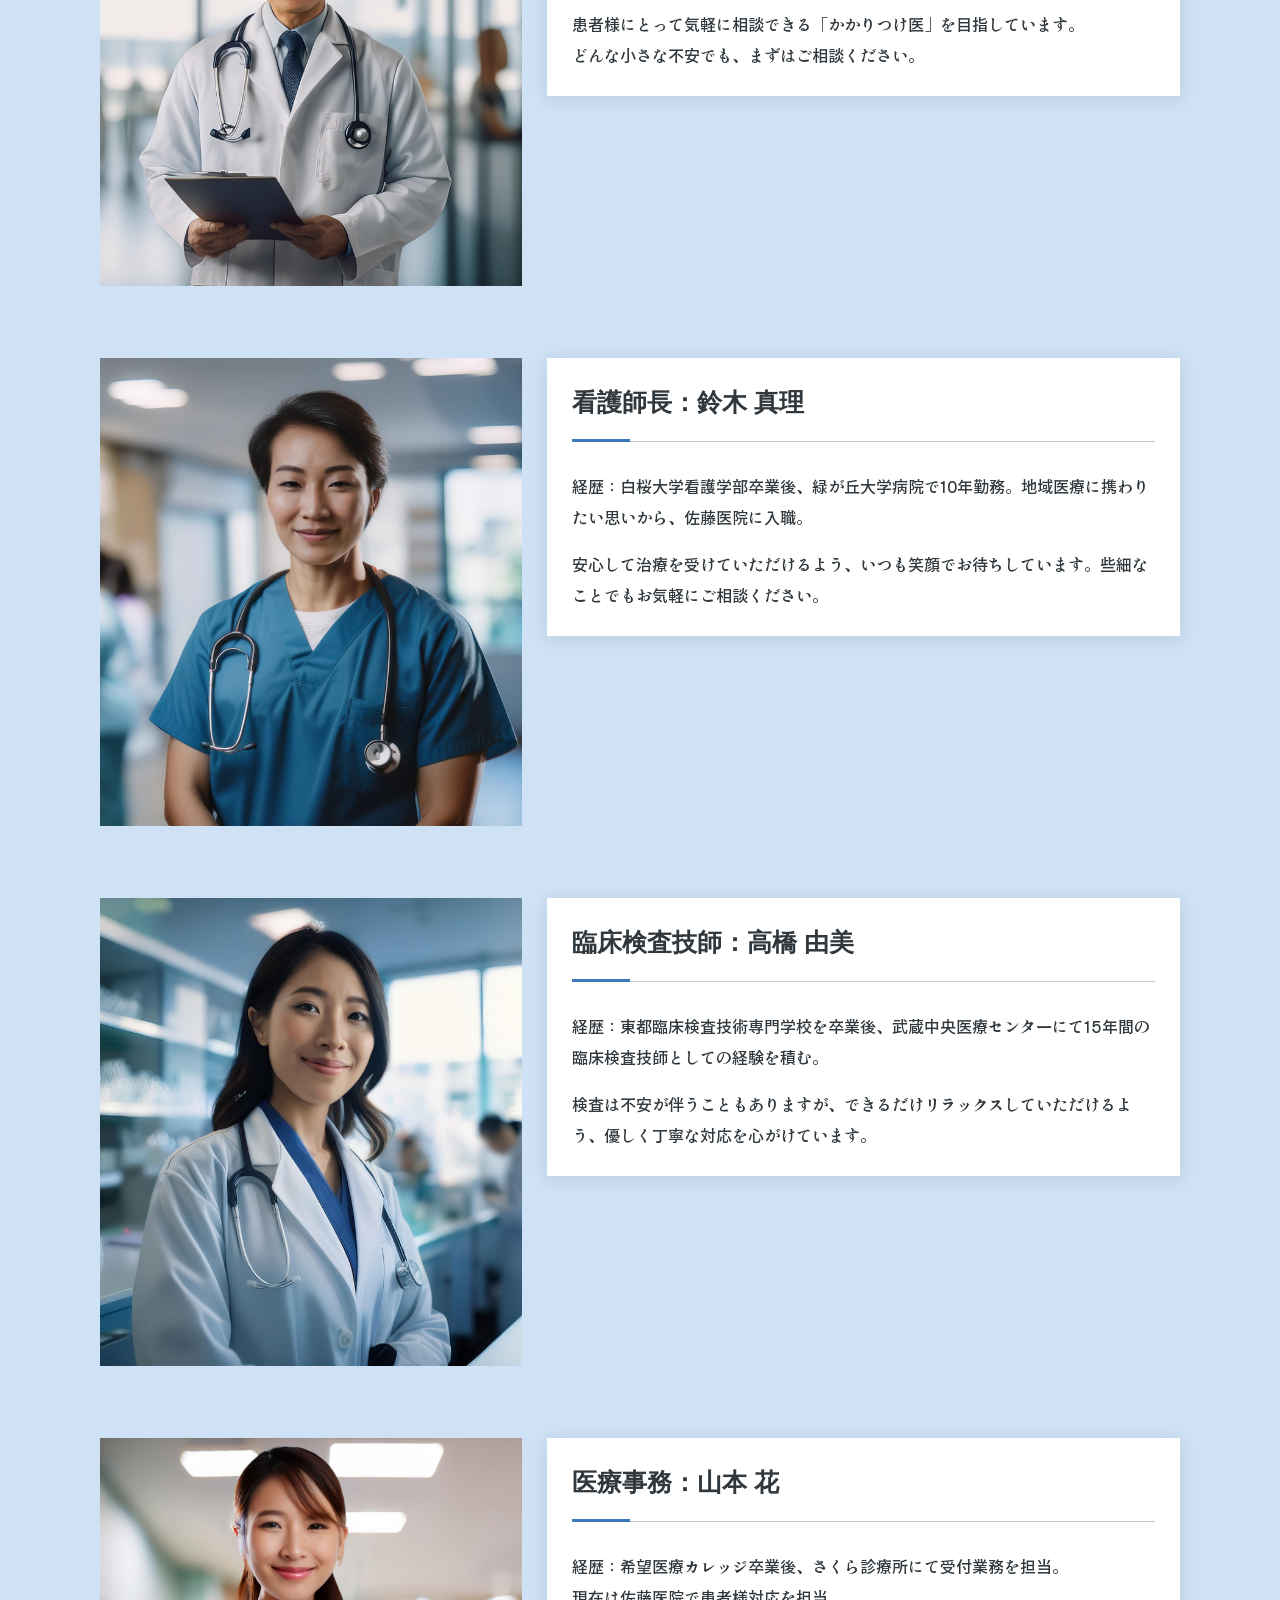
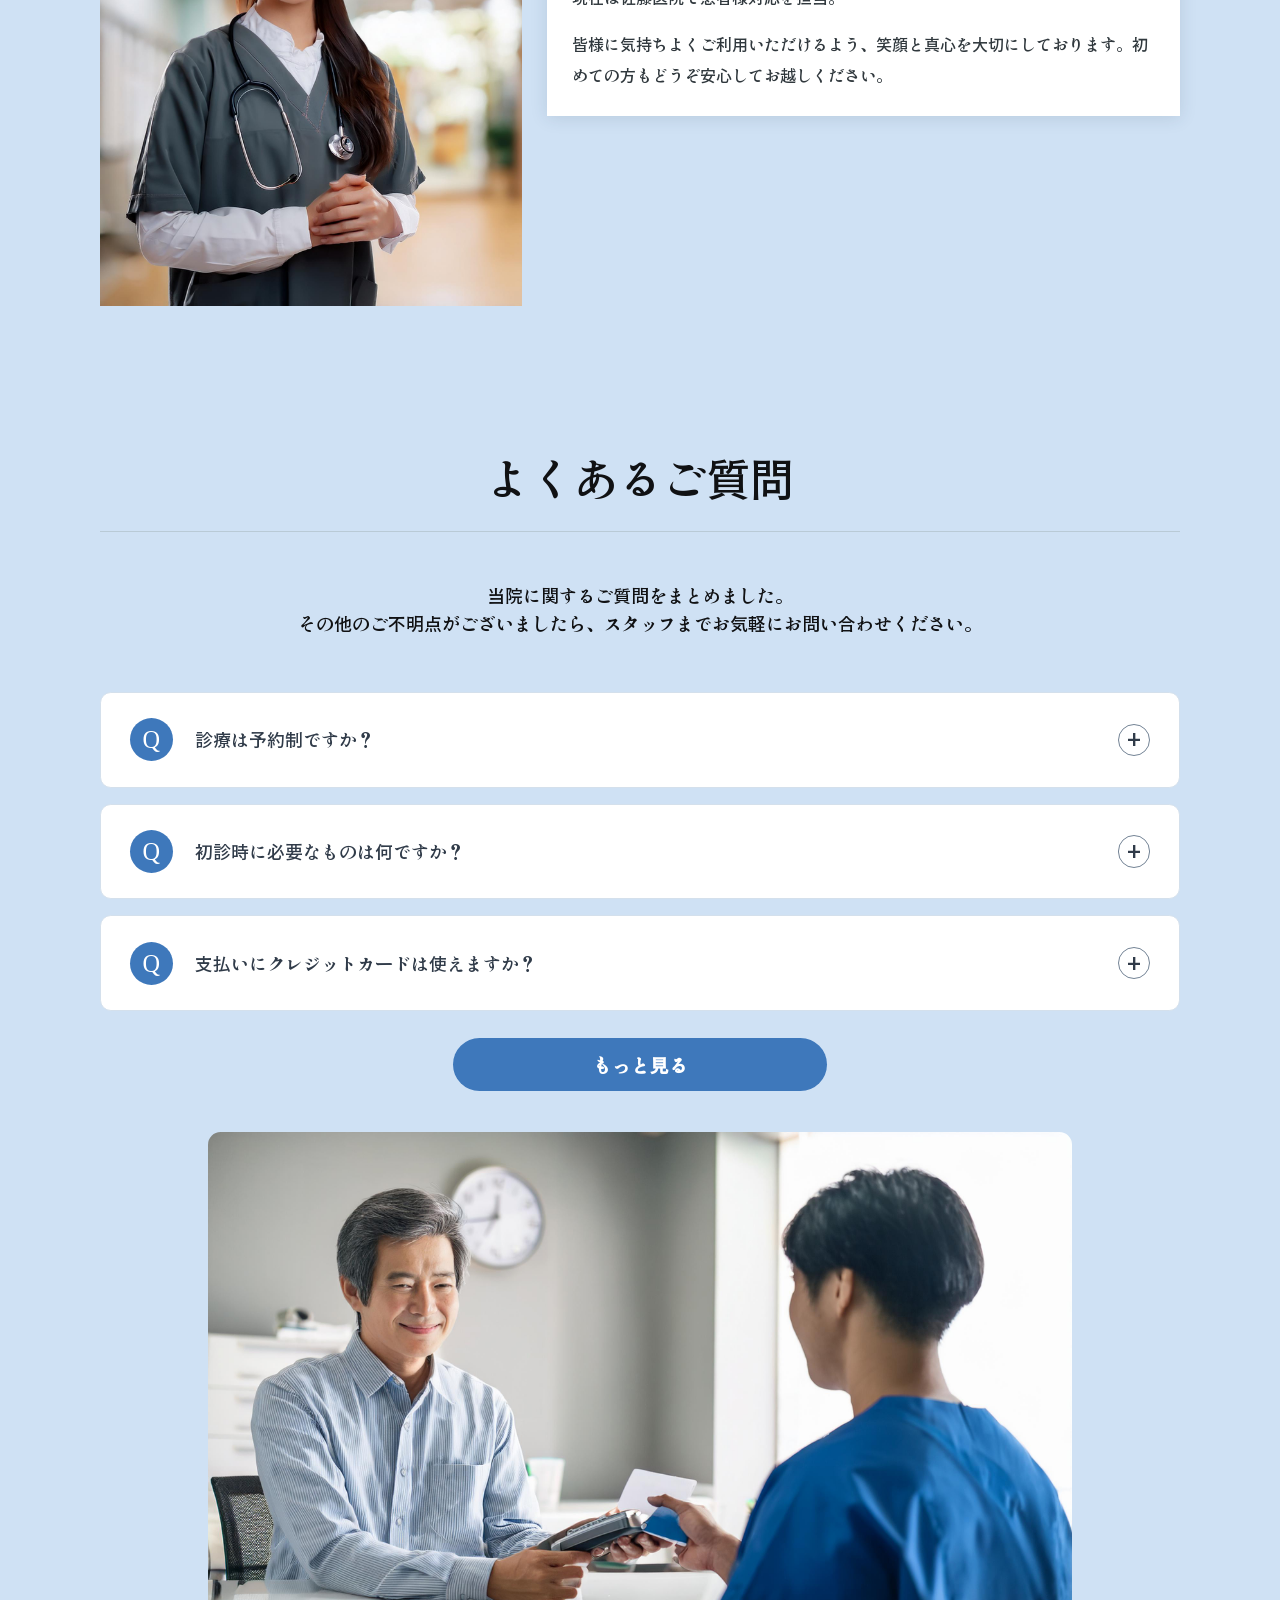
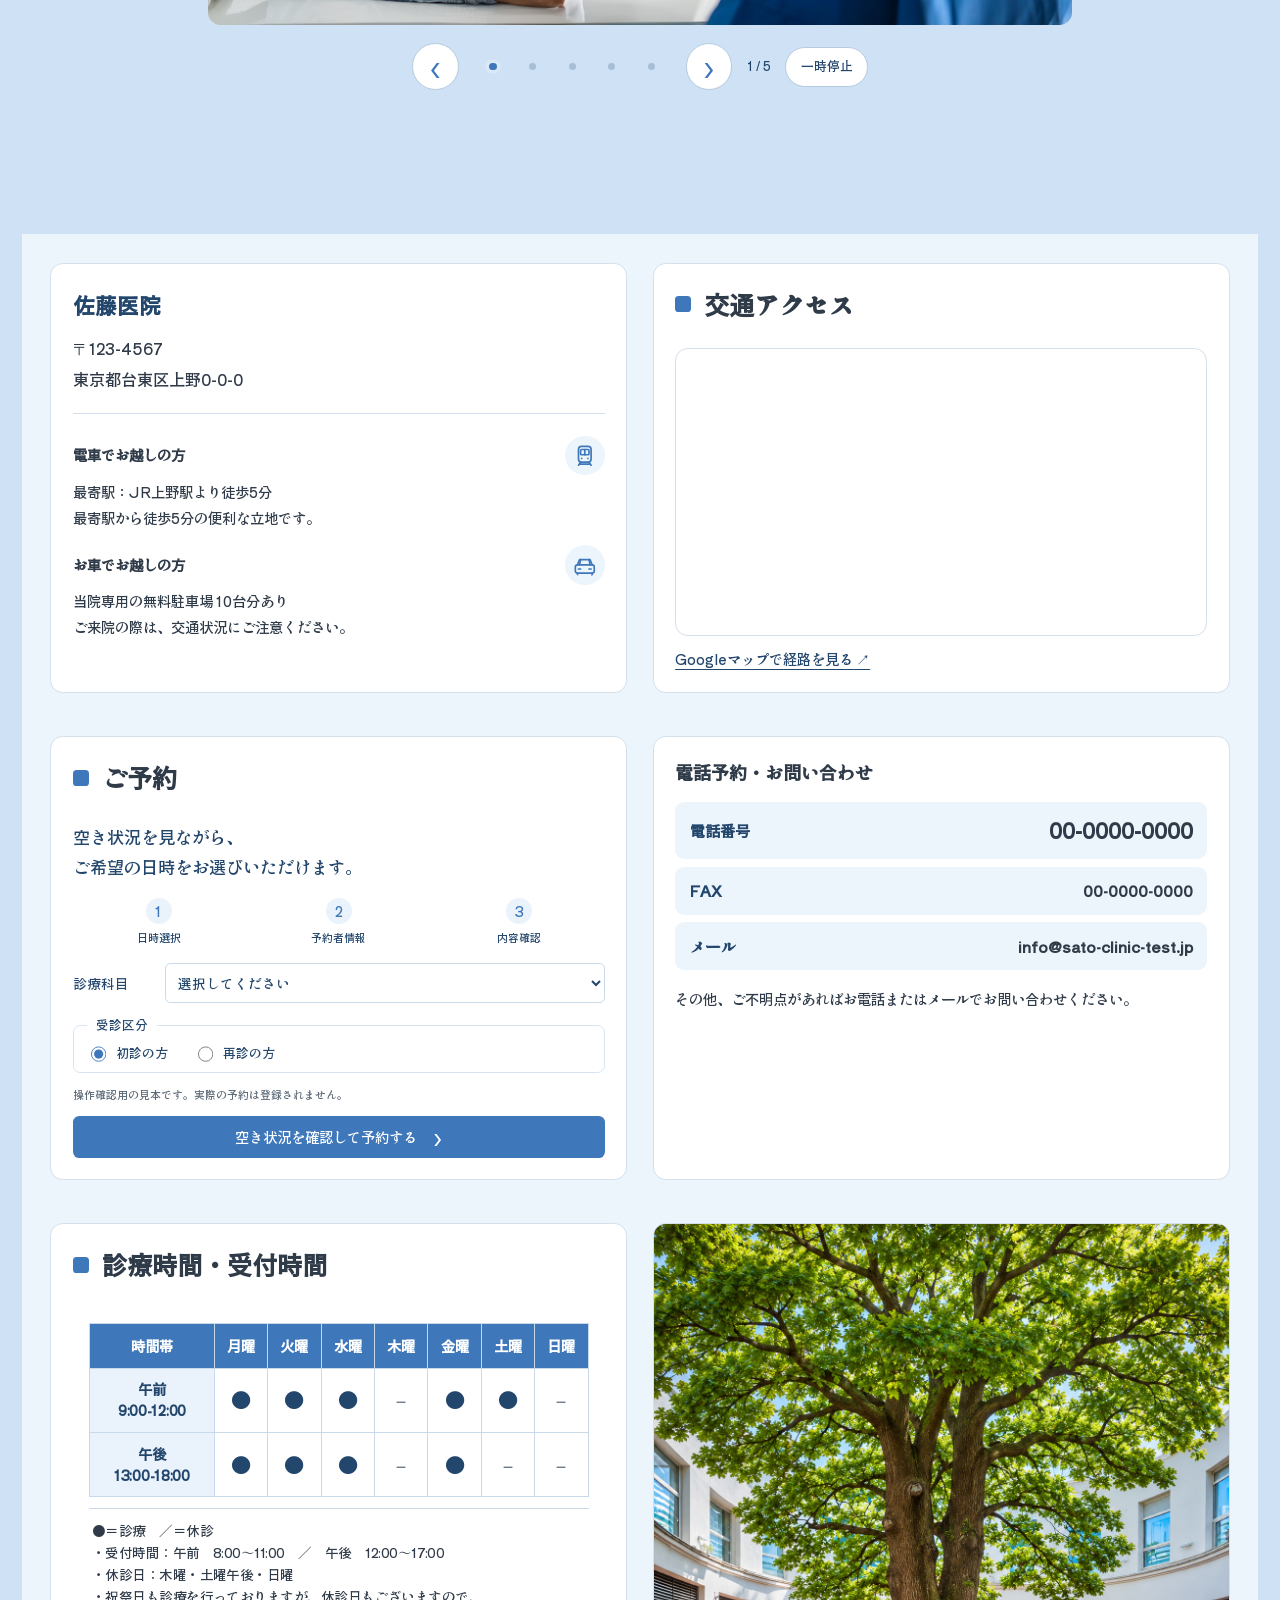
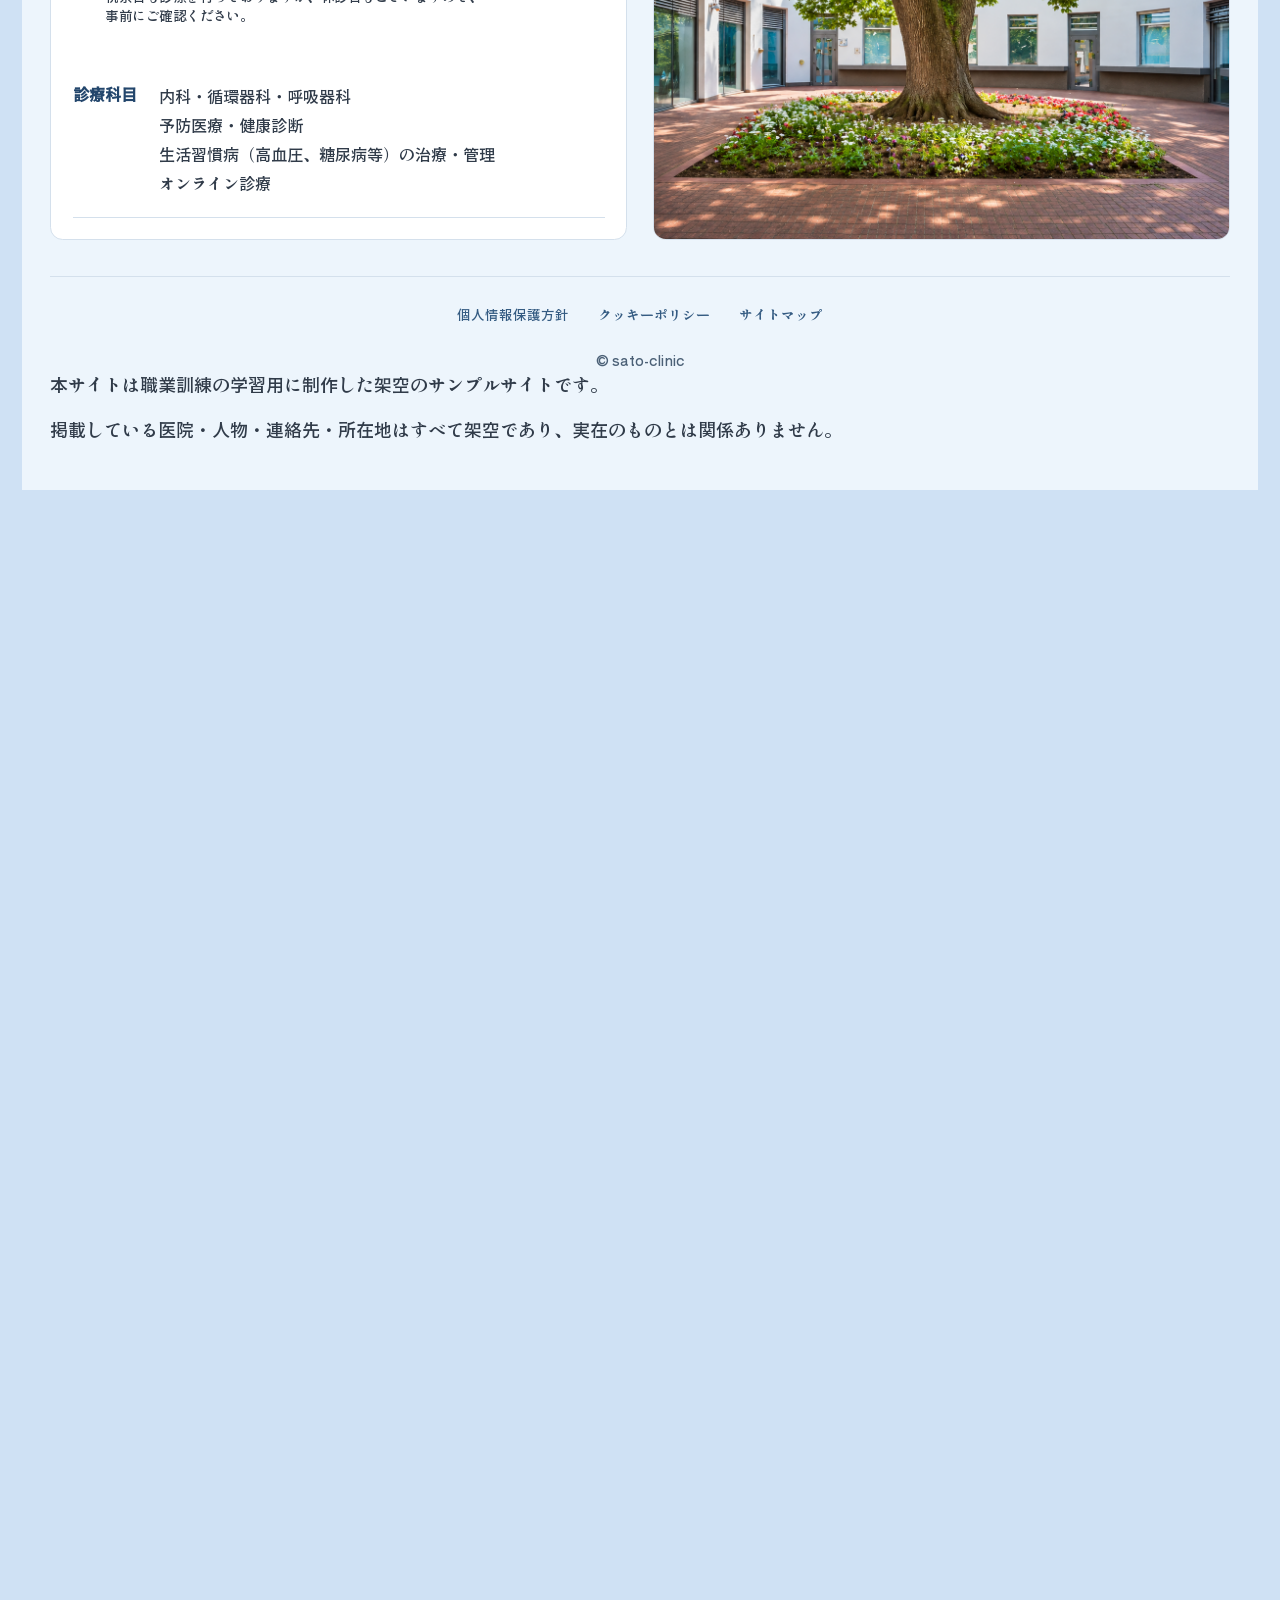
==== commit 78a94a65: "最終" ====
--- a/index.html
+++ b/index.html
@@ -59,10 +59,12 @@
 <li><a class="news-row" href="news.html#news-4"><span class="news-meta"><time class="news-row-date" datetime="2026-04-01">2026.04.01</time><span class="news-category">お知らせ</span></span><span class="news-row-title">新型コロナウイルス対策について</span></a></li>
 <li><a class="news-row" href="news.html#news-5"><span class="news-meta"><time class="news-row-date" datetime="2024-04-01">2024.04.01</time><span class="news-category">お知らせ</span></span><span class="news-row-title">オンライン診療の導入について</span></a></li>
 </ul><a class="news-list-link" href="news.html">お知らせ一覧<span class="news-list-arrow" aria-hidden="true">→</span></a></section>
- <div class="home-services"><div class="schedule-panel" aria-label="診療時間表"><div class="schedule-inner"><h3>診療時間</h3>
+ <div class="home-services"><div class="schedule-panel" aria-label="診療時間表"><div class="schedule-inner"><h3>診療時間・受付時間</h3>
 <div class="schedule-table-scroll" role="region" aria-label="診療時間表" tabindex="0"><table class="hours-table"><thead><tr><th scope="col">時間帯</th><th scope="col">月曜</th><th scope="col">火曜</th><th scope="col">水曜</th><th scope="col">木曜</th><th scope="col">金曜</th><th scope="col">土曜</th><th scope="col">日曜</th></tr></thead>
 <tbody><tr><td><span class="hours-period">午前</span><span class="hours-time">9:00-12:00</span></td><td>●</td><td>●</td><td>●</td><td class="dash">－</td><td>●</td><td>●</td><td class="dash">－</td></tr><tr><td><span class="hours-period">午後</span><span class="hours-time">13:00-18:00</span></td><td>●</td><td>●</td><td>●</td><td class="dash">－</td><td>●</td><td class="dash">－</td><td class="dash">－</td></tr></tbody></table></div>
-<div class="schedule-note"><p>●＝診療　／＝休診</p><p>・受付時間：午前　8:00〜11:00　／　午後　12:00〜17:00</p><p>・休診日：木曜・土曜午後・日曜</p><p class="schedule-holiday-note"><span aria-hidden="true">・</span><span>祝祭日も診療を行っておりますが、休診日もございますので、<br>事前にご確認ください。</span></p></div></div></div><form class="reservation-preview" aria-label="ご予約フォーム"><div class="reservation-head"><strong>ご予約フォーム</strong></div><p class="booking-launch-lead">空き状況を見ながら、<br>ご希望の日時をお選びいただけます。</p><ol class="booking-launch-steps" aria-label="ご予約の流れ"><li><b>1</b>日時選択</li><li><b>2</b>予約者情報</li><li><b>3</b>内容確認</li></ol><label class="booking-launch-field"><span>診療科目</span><select name="department" aria-label="診療科目" required><option value="">選択してください</option><option>内科</option><option>循環器科</option><option>呼吸器科</option><option>予防医療・健康診断</option><option>生活習慣病</option><option>オンライン診療</option></select></label><fieldset class="booking-visit booking-launch-visit"><legend>受診区分</legend><label><input type="radio" name="visit" value="初診" checked> 初診の方</label><label><input type="radio" name="visit" value="再診"> 再診の方</label></fieldset><p class="booking-launch-note">操作確認用の見本です。実際の予約は登録されません。</p><button class="reservation-preview-button" type="submit">空き状況を確認して予約する <span aria-hidden="true">›</span></button></form></div>
+<div class="schedule-note"><p>●＝診療　／＝休診</p><p>・受付時間：午前　8:00〜11:00　／　午後　12:00〜17:00</p><p>・休診日：木曜・土曜午後・日曜</p><p class="schedule-holiday-note"><span aria-hidden="true">・</span><span>祝祭日も診療を行っておりますが、休診日もございますので、<br>事前にご確認ください。</span></p></div><dl class="clinic-info-list">
+   <div class="clinic-info-row"><dt>診療科目</dt><dd>内科・循環器科・呼吸器科<br>予防医療・健康診断<br>生活習慣病（高血圧、糖尿病等）の治療・管理<br>オンライン診療</dd></div>
+  </dl></div></div><form class="reservation-preview" aria-label="ご予約フォーム"><div class="reservation-head"><strong>ご予約フォーム</strong></div><p class="booking-launch-lead">空き状況を見ながら、<br>ご希望の日時をお選びいただけます。</p><ol class="booking-launch-steps" aria-label="ご予約の流れ"><li><b>1</b>日時選択</li><li><b>2</b>予約者情報</li><li><b>3</b>内容確認</li></ol><label class="booking-launch-field"><span>診療科目</span><select name="department" aria-label="診療科目" required><option value="">選択してください</option><option>内科</option><option>循環器科</option><option>呼吸器科</option><option>予防医療・健康診断</option><option>生活習慣病</option><option>オンライン診療</option></select></label><fieldset class="booking-visit booking-launch-visit"><legend>受診区分</legend><label><input type="radio" name="visit" value="初診" checked> 初診の方</label><label><input type="radio" name="visit" value="再診"> 再診の方</label></fieldset><p class="booking-launch-note">操作確認用の見本です。実際の予約は登録されません。</p><button class="reservation-preview-button" type="submit">空き状況を確認して予約する <span aria-hidden="true">›</span></button></form></div>
  </section>
  <section class="home-stack home-greeting" aria-labelledby="director-greeting-title">
   <h2 id="director-greeting-title" class="section-rule">院長挨拶</h2>
--- a/css/style.css
+++ b/css/style.css
@@ -319,6 +319,8 @@
 .home-overview .schedule-panel {margin:0;width:610px}
 .home-services .schedule-inner,.clinic-footer .schedule-inner {height:100%;display:flex;flex-direction:column;padding:16px 18px;}
 .home-services .hours-table,:is(.clinic-footer,.home-overview) .hours-table {flex:1;}
+.home-services .hours-table {flex:0 0 auto;}
+.home-services .clinic-info-list {margin-top:24px;}
 .reservation-preview {display:flex;flex-direction:column;min-height:385px;background:#fff;border:1px solid #d1dfed;border-radius:8px;padding:16px 18px;color:#23466c;font-family:inherit;}
 .reservation-head {display:flex;justify-content:space-between;align-items:center;gap:12px;border-bottom:1px solid #c8d9ea;padding-bottom:12px;color:#23466c;}
 .reservation-head strong {margin-bottom:0;}
